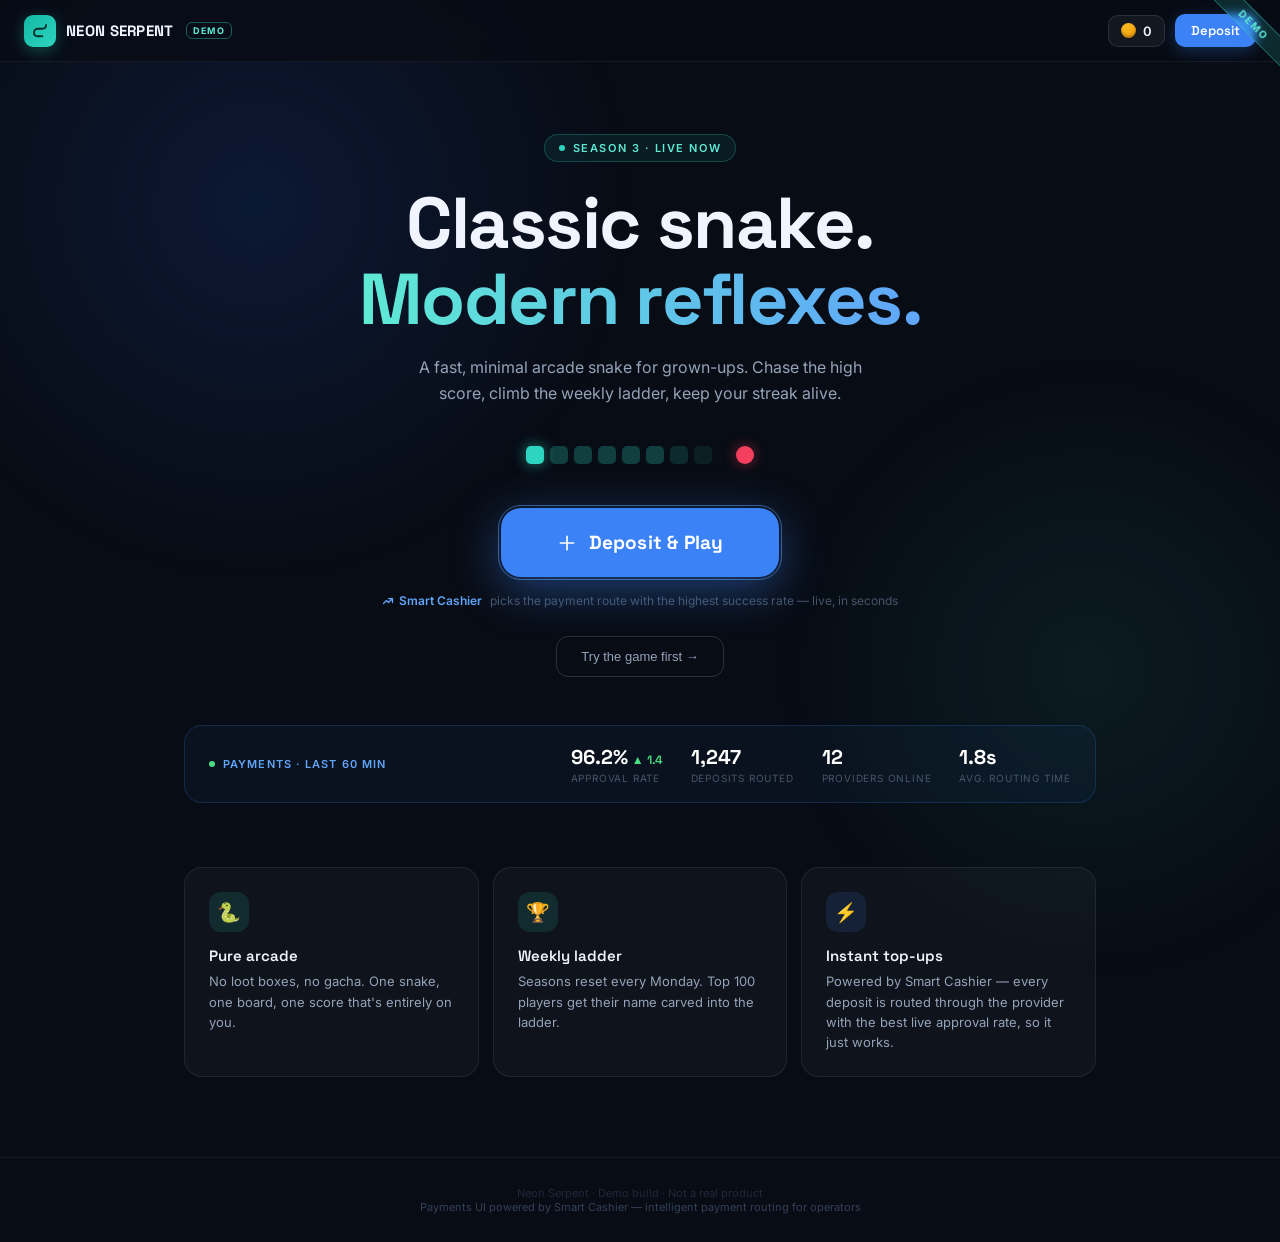
==== index.html @ 5df8836a "Add files via upload" ====
<!DOCTYPE html>
<html lang="en">
<head>
<meta charset="UTF-8" />
<meta name="viewport" content="width=device-width, initial-scale=1.0" />
<title>Neon Serpent — Demo · Powered by Smart Cashier</title>
<link rel="preconnect" href="https://fonts.googleapis.com" />
<link href="https://fonts.googleapis.com/css2?family=Inter:wght@300;400;500;600;700&family=Space+Grotesk:wght@500;600;700&display=swap" rel="stylesheet" />
<style>
  *, *::before, *::after { box-sizing: border-box; margin: 0; padding: 0; }

  :root {
    --bg: #080c14;
    --blue: #3b82f6;
    --blue-l: #60a5fa;
    --teal: #2dd4bf;
    --teal-l: #5eead4;
    --text: #f0f4ff;
    --muted: #94a3b8;
    --faint: #475569;
  }

  html { scroll-behavior: smooth; }

  body {
    font-family: 'Inter', sans-serif;
    background: var(--bg);
    color: var(--text);
    min-height: 100vh;
    overflow-x: hidden;
  }

  /* ── background blobs ─────────────────────────────────────────── */
  .blob1 {
    position: fixed; top: -20%; left: -10%;
    width: 60vw; height: 60vw; border-radius: 50%;
    background: radial-gradient(circle, rgba(37,99,235,0.15) 0%, transparent 70%);
    pointer-events: none; z-index: 0;
  }
  .blob2 {
    position: fixed; bottom: -10%; right: -10%;
    width: 50vw; height: 50vw; border-radius: 50%;
    background: radial-gradient(circle, rgba(45,212,191,0.08) 0%, transparent 70%);
    pointer-events: none; z-index: 0;
  }

  /* ── demo ribbon ──────────────────────────────────────────────── */
  .demo-ribbon {
    position: fixed; top: 14px; right: -34px; z-index: 200;
    transform: rotate(45deg);
    background: rgba(45,212,191,0.15);
    border: 1px solid rgba(45,212,191,0.4);
    color: var(--teal-l);
    font-size: 10px; font-weight: 700; letter-spacing: 0.2em;
    padding: 4px 40px;
    backdrop-filter: blur(4px);
    pointer-events: none;
  }

  /* ── header ───────────────────────────────────────────────────── */
  header {
    position: sticky; top: 0; z-index: 100;
    display: flex; align-items: center; justify-content: space-between;
    padding: 14px 24px;
    background: rgba(8,12,20,0.8);
    backdrop-filter: blur(12px);
    border-bottom: 1px solid rgba(255,255,255,0.06);
  }
  .brand { display: flex; align-items: center; gap: 10px; cursor: pointer; }
  .brand-icon {
    width: 32px; height: 32px; border-radius: 9px;
    background: linear-gradient(135deg, #14b8a6, #2dd4bf);
    display: flex; align-items: center; justify-content: center;
    box-shadow: 0 4px 16px rgba(45,212,191,0.3);
  }
  .brand-icon svg { width: 18px; height: 18px; }
  .brand-name {
    font-family: 'Space Grotesk', sans-serif;
    font-weight: 700; font-size: 15px; letter-spacing: 0.02em;
  }
  .brand-demo {
    font-size: 9px; font-weight: 700; letter-spacing: 0.15em;
    color: var(--teal-l);
    border: 1px solid rgba(45,212,191,0.4);
    border-radius: 6px; padding: 2px 6px; margin-left: 2px;
  }

  .header-right { display: flex; align-items: center; gap: 10px; }
  .wallet {
    display: flex; align-items: center; gap: 7px;
    background: rgba(255,255,255,0.05);
    border: 1px solid rgba(255,255,255,0.1);
    border-radius: 10px; padding: 7px 12px;
    font-size: 13px; font-weight: 600;
  }
  .wallet .coin {
    width: 15px; height: 15px; border-radius: 50%;
    background: linear-gradient(135deg, #fbbf24, #f59e0b);
    box-shadow: inset 0 -2px 3px rgba(0,0,0,0.3);
  }
  .wallet.bump { animation: walletBump 0.5s ease; }
  @keyframes walletBump {
    0% { transform: scale(1); }
    35% { transform: scale(1.12); box-shadow: 0 0 20px rgba(251,191,36,0.35); }
    100% { transform: scale(1); }
  }

  .btn-deposit-sm {
    border: none; cursor: pointer;
    background: var(--blue); color: white;
    font-family: 'Space Grotesk', sans-serif;
    font-size: 13px; font-weight: 600;
    padding: 8px 16px; border-radius: 10px;
    box-shadow: 0 4px 16px rgba(59,130,246,0.3);
    transition: all 0.15s;
  }
  .btn-deposit-sm:hover { background: var(--blue-l); transform: translateY(-1px); }

  /* ── views ────────────────────────────────────────────────────── */
  .view { display: none; position: relative; z-index: 5; animation: viewIn 0.4s ease both; }
  .view.active { display: block; }
  @keyframes viewIn {
    from { opacity: 0; transform: translateY(14px); }
    to   { opacity: 1; transform: translateY(0); }
  }

  /* ════════════════════ HOME / LANDING ════════════════════ */
  .hero {
    max-width: 960px; margin: 0 auto;
    padding: 72px 24px 48px;
    display: flex; flex-direction: column; align-items: center; text-align: center;
  }
  .hero-eyebrow {
    display: inline-flex; align-items: center; gap: 8px;
    font-size: 11px; font-weight: 600; letter-spacing: 0.14em; text-transform: uppercase;
    color: var(--teal-l);
    background: rgba(45,212,191,0.08);
    border: 1px solid rgba(45,212,191,0.25);
    border-radius: 9999px; padding: 6px 14px; margin-bottom: 24px;
  }
  .hero-eyebrow .pulse-dot {
    width: 6px; height: 6px; border-radius: 50%; background: var(--teal);
    animation: pulse 1.5s ease-in-out infinite;
  }

  .hero h1 {
    font-family: 'Space Grotesk', sans-serif;
    font-size: clamp(40px, 8vw, 72px); font-weight: 700; line-height: 1.05;
    letter-spacing: -0.02em; margin-bottom: 18px;
  }
  .hero h1 .grad {
    background: linear-gradient(90deg, #5eead4, #60a5fa);
    -webkit-background-clip: text; background-clip: text; color: transparent;
  }
  .hero-sub {
    font-size: 16px; color: var(--muted); line-height: 1.6;
    max-width: 480px; margin-bottom: 40px;
  }

  /* snake preview strip */
  .snake-strip {
    display: flex; gap: 6px; margin-bottom: 44px;
  }
  .snake-cell {
    width: 18px; height: 18px; border-radius: 5px;
    background: rgba(45,212,191,0.25);
    animation: snakeWave 1.6s ease-in-out infinite;
  }
  .snake-cell:nth-child(1) { animation-delay: 0s;    background: #2dd4bf; box-shadow: 0 0 14px rgba(45,212,191,0.6); }
  .snake-cell:nth-child(2) { animation-delay: 0.08s; }
  .snake-cell:nth-child(3) { animation-delay: 0.16s; }
  .snake-cell:nth-child(4) { animation-delay: 0.24s; }
  .snake-cell:nth-child(5) { animation-delay: 0.32s; }
  .snake-cell:nth-child(6) { animation-delay: 0.4s;  }
  .snake-cell:nth-child(7) { animation-delay: 0.48s; opacity: 0.6; }
  .snake-cell:nth-child(8) { animation-delay: 0.56s; opacity: 0.4; }
  .snake-cell.apple {
    background: #f43f5e !important; border-radius: 50%;
    margin-left: 18px; opacity: 1 !important;
    box-shadow: 0 0 14px rgba(244,63,94,0.5);
    animation: pulse 1.2s ease-in-out infinite;
  }
  @keyframes snakeWave {
    0%,100% { transform: translateY(0); }
    50%      { transform: translateY(-7px); }
  }

  /* THE big deposit button */
  .btn-deposit-hero {
    position: relative;
    border: none; cursor: pointer;
    background: var(--blue); color: white;
    font-family: 'Space Grotesk', sans-serif;
    font-size: 19px; font-weight: 700; letter-spacing: 0.01em;
    padding: 22px 56px; border-radius: 20px;
    box-shadow: 0 12px 48px rgba(59,130,246,0.45);
    transition: all 0.2s;
    display: inline-flex; align-items: center; gap: 12px;
  }
  .btn-deposit-hero::after {
    content: ''; position: absolute; inset: -3px;
    border-radius: 23px;
    border: 1px solid rgba(96,165,250,0.5);
    animation: ringPulse 2s ease-out infinite;
    pointer-events: none;
  }
  @keyframes ringPulse {
    0%   { transform: scale(1); opacity: 1; }
    100% { transform: scale(1.12); opacity: 0; }
  }
  .btn-deposit-hero:hover { background: var(--blue-l); transform: translateY(-2px); box-shadow: 0 16px 56px rgba(59,130,246,0.55); }
  .btn-deposit-hero:active { transform: scale(0.98); }
  .btn-deposit-hero svg { width: 20px; height: 20px; }

  .hero-under {
    margin-top: 16px; font-size: 12px; color: var(--faint);
    display: flex; align-items: center; gap: 8px;
  }
  .hero-under .sc-mark {
    display: inline-flex; align-items: center; gap: 5px;
    color: var(--blue-l); font-weight: 600;
  }
  .hero-under .sc-mark svg { width: 12px; height: 12px; }

  .btn-play-ghost {
    margin-top: 28px;
    background: none; border: 1px solid rgba(255,255,255,0.15);
    color: var(--muted); cursor: pointer;
    font-size: 13px; font-weight: 500;
    padding: 12px 24px; border-radius: 12px;
    transition: all 0.15s;
  }
  .btn-play-ghost:hover { border-color: rgba(255,255,255,0.35); color: white; }

  /* live payments strip */
  .live-strip {
    max-width: 960px; margin: 0 auto 64px;
    padding: 0 24px;
  }
  .live-strip-inner {
    border: 1px solid rgba(59,130,246,0.2);
    background: rgba(59,130,246,0.05);
    border-radius: 18px;
    padding: 18px 24px;
    display: flex; flex-wrap: wrap; align-items: center; justify-content: space-between; gap: 16px;
  }
  .live-strip-label {
    display: flex; align-items: center; gap: 8px;
    font-size: 11px; font-weight: 600; letter-spacing: 0.1em; text-transform: uppercase;
    color: var(--blue-l);
  }
  .live-strip-label .pulse-dot { width: 6px; height: 6px; border-radius: 50%; background: #4ade80; animation: pulse 1.5s infinite; }
  .live-stats { display: flex; flex-wrap: wrap; gap: 28px; }
  .live-stat  { text-align: left; }
  .live-stat .v { font-family: 'Space Grotesk', sans-serif; font-size: 20px; font-weight: 700; color: white; }
  .live-stat .v .up { color: #4ade80; font-size: 12px; font-weight: 600; margin-left: 4px; }
  .live-stat .k { font-size: 10px; color: var(--faint); text-transform: uppercase; letter-spacing: 0.08em; margin-top: 2px; }

  /* features */
  .features {
    max-width: 960px; margin: 0 auto; padding: 0 24px 80px;
    display: grid; grid-template-columns: repeat(3, 1fr); gap: 14px;
  }
  @media (max-width: 720px) { .features { grid-template-columns: 1fr; } }
  .feature {
    border: 1px solid rgba(255,255,255,0.08);
    background: rgba(255,255,255,0.03);
    border-radius: 18px; padding: 24px;
    transition: all 0.2s;
  }
  .feature:hover { background: rgba(255,255,255,0.05); transform: translateY(-2px); }
  .feature-icon {
    width: 40px; height: 40px; border-radius: 12px;
    display: flex; align-items: center; justify-content: center;
    font-size: 19px; margin-bottom: 14px;
    background: rgba(45,212,191,0.12);
  }
  .feature-icon.blue { background: rgba(59,130,246,0.12); }
  .feature h3 { font-family: 'Space Grotesk', sans-serif; font-size: 15px; font-weight: 600; margin-bottom: 6px; }
  .feature p  { font-size: 13px; color: var(--muted); line-height: 1.55; }

  .home-footer {
    border-top: 1px solid rgba(255,255,255,0.06);
    padding: 28px 24px; text-align: center;
    font-size: 11px; color: #1e293b;
  }
  .home-footer .sc { color: #334155; }

  /* ════════════════════ CASHIER ════════════════════ */
  .cashier-wrap {
    min-height: calc(100vh - 61px);
    display: flex; flex-direction: column; align-items: center; justify-content: center;
    padding: 40px 16px;
  }
  .card { position: relative; z-index: 10; width: 100%; max-width: 400px; }

  .topbar { display: flex; align-items: center; justify-content: space-between; margin-bottom: 32px; }
  .logo { display: flex; align-items: center; gap: 8px; }
  .logo-icon {
    width: 28px; height: 28px; border-radius: 8px;
    background: var(--blue);
    display: flex; align-items: center; justify-content: center;
  }
  .logo-icon svg { width: 16px; height: 16px; color: white; }
  .logo-text { font-family: 'Space Grotesk', sans-serif; font-weight: 600; font-size: 14px; color: white; }

  .dots { display: flex; align-items: center; gap: 6px; }
  .dot { height: 6px; border-radius: 9999px; background: rgba(255,255,255,0.15); transition: all 0.3s; }
  .dot.done   { width: 6px; background: rgba(59,130,246,0.5); }
  .dot.active { width: 16px; background: var(--blue); }
  .dot.idle   { width: 6px; }

  .screen { display: none; animation: fadeInUp 0.4s ease both; }
  .screen.active { display: block; }
  @keyframes fadeInUp {
    from { opacity: 0; transform: translateY(16px); }
    to   { opacity: 1; transform: translateY(0); }
  }

  .eyebrow {
    font-size: 11px; font-weight: 500; letter-spacing: 0.1em;
    text-transform: uppercase; margin-bottom: 8px;
  }
  .eyebrow.blue  { color: var(--blue-l); }
  .eyebrow.green { color: #4ade80; display: flex; align-items: center; gap: 6px; }
  .eyebrow.green .pulse-dot { width: 6px; height: 6px; border-radius: 50%; background: #4ade80; animation: pulse 1.5s ease-in-out infinite; }

  .cashier-wrap h1 {
    font-family: 'Space Grotesk', sans-serif;
    font-size: 26px; font-weight: 700;
    color: white; line-height: 1.25; margin-bottom: 8px;
  }
  .cashier-wrap h1 .accent { color: var(--blue-l); }
  .sub { font-size: 13px; color: var(--muted); line-height: 1.5; }

  .presets { display: grid; grid-template-columns: repeat(4, 1fr); gap: 8px; margin: 24px 0 16px; }
  .preset-btn {
    padding: 12px 0; border-radius: 12px; border: none; cursor: pointer;
    font-size: 13px; font-weight: 600; transition: all 0.15s;
    background: rgba(255,255,255,0.05); color: #cbd5e1;
    font-family: 'Inter', sans-serif;
  }
  .preset-btn:hover { background: rgba(255,255,255,0.1); }
  .preset-btn.selected { background: var(--blue); color: white; box-shadow: 0 4px 20px rgba(59,130,246,0.35); }

  .input-wrap {
    position: relative;
    border: 1px solid rgba(255,255,255,0.1);
    border-radius: 16px; background: rgba(255,255,255,0.05);
    transition: border-color 0.2s, box-shadow 0.2s;
    margin-bottom: 20px;
  }
  .input-wrap:focus-within { border-color: var(--blue); box-shadow: 0 0 0 3px rgba(59,130,246,0.15); }
  .input-prefix {
    position: absolute; left: 18px; top: 50%; transform: translateY(-50%);
    color: var(--muted); font-size: 20px; font-weight: 500; pointer-events: none;
  }
  .input-suffix {
    position: absolute; right: 18px; top: 50%; transform: translateY(-50%);
    color: var(--faint); font-size: 11px; text-transform: uppercase; letter-spacing: 0.08em;
    pointer-events: none;
  }
  .amount-input {
    width: 100%; background: transparent; border: none; outline: none;
    padding: 16px 56px 16px 40px;
    font-size: 22px; font-weight: 600; color: white;
    font-family: 'Inter', sans-serif;
  }
  .amount-input::placeholder { color: #374151; }

  .info-box {
    display: flex; align-items: flex-start; gap: 12px;
    background: rgba(59,130,246,0.08);
    border: 1px solid rgba(59,130,246,0.2);
    border-radius: 12px; padding: 12px 16px; margin-bottom: 14px;
  }
  .info-icon {
    width: 28px; height: 28px; border-radius: 50%;
    background: rgba(59,130,246,0.15);
    display: flex; align-items: center; justify-content: center;
    flex-shrink: 0;
  }
  .info-icon svg { width: 14px; height: 14px; color: var(--blue-l); }
  .info-text { font-size: 12px; color: #93c5fd; line-height: 1.5; }
  .info-text strong { color: #bfdbfe; font-weight: 600; }

  /* live market mini-widget on deposit screen */
  .market-mini {
    border: 1px solid rgba(255,255,255,0.08);
    background: rgba(255,255,255,0.03);
    border-radius: 12px; padding: 12px 16px; margin-bottom: 24px;
  }
  .market-mini-head {
    display: flex; justify-content: space-between; align-items: center;
    margin-bottom: 10px;
  }
  .market-mini-title {
    display: flex; align-items: center; gap: 6px;
    font-size: 10px; font-weight: 600; letter-spacing: 0.1em; text-transform: uppercase;
    color: var(--faint);
  }
  .market-mini-title .pulse-dot { width: 5px; height: 5px; border-radius: 50%; background: #4ade80; animation: pulse 1.5s infinite; }
  .market-mini-updated { font-size: 10px; color: #334155; font-variant-numeric: tabular-nums; }
  .market-mini-rows { display: flex; flex-direction: column; gap: 7px; }
  .market-mini-row { display: flex; justify-content: space-between; align-items: center; font-size: 12px; }
  .market-mini-row .name { color: var(--muted); }
  .market-mini-row .val  { display: flex; align-items: center; gap: 6px; font-weight: 600; color: #cbd5e1; font-variant-numeric: tabular-nums; }
  .delta { font-size: 10px; font-weight: 600; }
  .delta.up   { color: #4ade80; }
  .delta.down { color: #64748b; }

  .btn-primary {
    width: 100%; padding: 16px;
    border-radius: 16px; border: none; cursor: pointer;
    background: var(--blue); color: white;
    font-family: 'Space Grotesk', sans-serif;
    font-size: 15px; font-weight: 600;
    box-shadow: 0 8px 32px rgba(59,130,246,0.3);
    transition: all 0.15s;
  }
  .btn-primary:hover { background: var(--blue-l); transform: translateY(-1px); }
  .btn-primary:active { transform: scale(0.98); }

  .btn-primary.teal {
    background: linear-gradient(135deg, #14b8a6, #2dd4bf);
    box-shadow: 0 8px 32px rgba(45,212,191,0.3);
    color: #052e2b;
  }
  .btn-primary.teal:hover { filter: brightness(1.08); }

  /* analyzing */
  .scanner-card {
    position: relative; border-radius: 16px;
    border: 1px solid rgba(255,255,255,0.1);
    background: rgba(255,255,255,0.04);
    overflow: hidden; margin: 24px 0 20px;
    animation: glowPulse 2s ease-in-out infinite;
  }
  @keyframes glowPulse {
    0%,100% { box-shadow: none; }
    50%      { box-shadow: 0 0 20px rgba(96,165,250,0.2); }
  }
  .scan-line {
    position: absolute; left: 0; right: 0; height: 1px;
    background: linear-gradient(90deg, transparent, var(--blue-l), transparent);
    animation: scanLine 2.4s ease-in-out infinite;
    pointer-events: none;
  }
  @keyframes scanLine {
    0%   { top: 0%; opacity: 0; }
    10%  { opacity: 1; }
    90%  { opacity: 1; }
    100% { top: 100%; opacity: 0; }
  }
  .scanner-inner { padding: 20px; display: flex; flex-direction: column; gap: 16px; }

  .check-row { display: flex; align-items: center; gap: 12px; transition: opacity 0.3s; }
  .check-row.dim { opacity: 0.18; }
  .check-circle {
    width: 20px; height: 20px; border-radius: 50%; flex-shrink: 0;
    display: flex; align-items: center; justify-content: center;
    transition: all 0.3s;
  }
  .check-circle.idle   { background: rgba(255,255,255,0.08); }
  .check-circle.active { background: var(--blue); animation: pulse 1s ease-in-out infinite; }
  .check-circle.done   { background: #22c55e; }
  .check-circle svg    { width: 11px; height: 11px; color: white; }
  .check-label { font-size: 13px; }
  .check-label.idle   { color: #374151; }
  .check-label.active { color: white; font-weight: 500; }
  .check-label.done   { color: #4ade80; }

  @keyframes pulse { 0%,100% { opacity: 1; } 50% { opacity: 0.5; } }
  @keyframes tickPop {
    0%   { transform: scale(0); opacity: 0; }
    60%  { transform: scale(1.3); }
    100% { transform: scale(1); opacity: 1; }
  }

  .progress-wrap { margin-bottom: 20px; }
  .progress-labels { display: flex; justify-content: space-between; font-size: 11px; color: var(--faint); margin-bottom: 6px; }
  .progress-track { height: 4px; border-radius: 9999px; background: rgba(255,255,255,0.08); overflow: hidden; }
  .progress-bar { height: 100%; border-radius: 9999px; background: linear-gradient(90deg, #1d4ed8, #60a5fa); transition: width 0.6s ease; }

  .analyzing-stat {
    text-align: center; font-size: 11px; color: var(--faint);
    margin-bottom: 16px;
  }
  .analyzing-stat strong { color: var(--blue-l); font-weight: 600; font-variant-numeric: tabular-nums; }

  .providers-label { font-size: 10px; color: var(--faint); text-transform: uppercase; letter-spacing: 0.1em; margin-bottom: 10px; }
  .providers-chips { display: flex; flex-wrap: wrap; gap: 6px; }
  .provider-chip {
    display: inline-flex; align-items: center; gap: 6px;
    padding: 4px 10px; border-radius: 9999px;
    background: rgba(255,255,255,0.05);
    border: 1px solid rgba(255,255,255,0.1);
    font-size: 11px; color: var(--muted);
    animation: fadeInUp 0.3s ease both;
  }
  .provider-chip .p-rate { color: #4ade80; font-weight: 600; font-size: 10px; font-variant-numeric: tabular-nums; }
  .provider-chip .p-rate.mid { color: #fbbf24; }

  /* methods */
  .live-line {
    display: flex; align-items: center; justify-content: space-between;
    font-size: 11px; color: var(--faint);
    margin-top: 14px; padding: 0 2px;
  }
  .live-line .left { display: flex; align-items: center; gap: 6px; }
  .live-line .pulse-dot { width: 5px; height: 5px; border-radius: 50%; background: #4ade80; animation: pulse 1.5s infinite; }
  .live-line .updated { font-variant-numeric: tabular-nums; color: #334155; }

  .methods-list { display: flex; flex-direction: column; gap: 10px; margin: 12px 0 20px; }
  .method-card {
    width: 100%; text-align: left;
    border-radius: 16px; border: 1px solid rgba(255,255,255,0.08);
    background: rgba(255,255,255,0.03);
    padding: 16px; cursor: pointer;
    transition: all 0.2s; animation: fadeInUp 0.4s ease both;
  }
  .method-card:hover { background: rgba(255,255,255,0.06); }
  .method-card.selected { border-color: rgba(255,255,255,0.2); background: rgba(255,255,255,0.06); }
  .method-card.recommended {
    border-color: var(--blue);
    background: rgba(59,130,246,0.08);
    box-shadow: 0 4px 24px rgba(59,130,246,0.15);
  }

  .method-top { display: flex; align-items: flex-start; justify-content: space-between; gap: 12px; }
  .method-left { display: flex; align-items: center; gap: 12px; }
  .method-emoji {
    width: 40px; height: 40px; border-radius: 12px;
    background: rgba(255,255,255,0.08);
    display: flex; align-items: center; justify-content: center;
    font-size: 18px; flex-shrink: 0;
  }
  .method-emoji.rec { background: rgba(59,130,246,0.18); }
  .method-name-row { display: flex; align-items: center; gap: 8px; flex-wrap: wrap; margin-bottom: 2px; }
  .method-name { font-size: 14px; font-weight: 600; color: white; }
  .rec-badge {
    padding: 2px 8px; border-radius: 9999px;
    background: var(--blue); color: white;
    font-size: 10px; font-weight: 700; letter-spacing: 0.06em; text-transform: uppercase;
  }
  .method-sub { font-size: 11px; color: #64748b; }

  .radio {
    width: 16px; height: 16px; border-radius: 50%;
    border: 2px solid rgba(255,255,255,0.2);
    display: flex; align-items: center; justify-content: center;
    flex-shrink: 0; transition: all 0.2s; margin-top: 2px;
  }
  .radio.on { border-color: var(--blue); background: var(--blue); }
  .radio-dot { width: 6px; height: 6px; border-radius: 50%; background: white; }

  .rate-row { margin-top: 12px; }
  .rate-label-row { display: flex; justify-content: space-between; align-items: baseline; margin-bottom: 5px; }
  .rate-label { font-size: 10px; color: var(--faint); text-transform: uppercase; letter-spacing: 0.08em; }
  .rate-meta  { font-size: 10px; color: #334155; font-variant-numeric: tabular-nums; }
  .rate-track { display: flex; align-items: center; gap: 8px; }
  .rate-bar-bg { flex: 1; height: 4px; border-radius: 9999px; background: rgba(255,255,255,0.08); overflow: hidden; }
  .rate-bar-fill { height: 100%; border-radius: 9999px; background: var(--faint); width: 0%; transition: width 1s cubic-bezier(.4,0,.2,1); }
  .rate-bar-fill.rec { background: var(--blue); }
  .rate-value { font-size: 12px; font-weight: 600; color: #64748b; min-width: 56px; text-align: right; font-variant-numeric: tabular-nums; }
  .rate-value.rec { color: var(--blue-l); }
  .rate-value .delta { margin-left: 3px; }

  .speed-tag { display: flex; align-items: center; gap: 6px; font-size: 11px; color: #93c5fd; margin-top: 10px; }
  .speed-tag svg { width: 12px; height: 12px; }

  .deposit-row { display: flex; justify-content: space-between; font-size: 13px; color: #64748b; padding: 0 4px; margin-bottom: 12px; }
  .deposit-row span:last-child { color: white; font-weight: 600; }
  .footer-note { text-align: center; font-size: 11px; color: #1e293b; margin-top: 10px; }

  /* success */
  .success-center { display: flex; flex-direction: column; align-items: center; text-align: center; gap: 26px; }
  .tick-wrap { position: relative; margin-top: 16px; }
  .tick-glow { position: absolute; inset: -30%; border-radius: 50%; background: radial-gradient(circle, rgba(34,197,94,0.2) 0%, transparent 70%); }
  .tick-circle {
    position: relative; width: 96px; height: 96px; border-radius: 50%;
    background: rgba(34,197,94,0.15); border: 2px solid #22c55e;
    display: flex; align-items: center; justify-content: center;
    animation: tickPop 0.5s cubic-bezier(.34,1.56,.64,1) both; animation-delay: 0.1s;
  }
  .tick-circle svg { width: 40px; height: 40px; color: #4ade80; }

  .confirmed-label { font-size: 13px; color: #64748b; margin-bottom: 6px; }
  .amount-big { font-family: 'Space Grotesk', sans-serif; font-size: 52px; font-weight: 700; color: white; line-height: 1; }
  .method-tag { font-size: 13px; color: #64748b; margin-top: 6px; }

  .details-card {
    width: 100%; border-radius: 16px;
    border: 1px solid rgba(255,255,255,0.1);
    background: rgba(255,255,255,0.04);
    overflow: hidden;
  }
  .detail-row {
    display: flex; justify-content: space-between; align-items: center;
    padding: 14px 20px; font-size: 13px;
    border-bottom: 1px solid rgba(255,255,255,0.06);
  }
  .detail-row:last-child { border-bottom: none; }
  .detail-label { color: var(--faint); }
  .detail-value { color: #cbd5e1; font-weight: 500; }
  .detail-value.green { color: #4ade80; }
  .detail-value.blue  { color: var(--blue-l); font-weight: 600; }
  .detail-value.mono  { font-family: monospace; font-size: 11px; color: var(--muted); }

  .cashier-note {
    display: flex; align-items: flex-start; gap: 12px; text-align: left;
    background: rgba(59,130,246,0.08);
    border: 1px solid rgba(59,130,246,0.2);
    border-radius: 12px; padding: 14px 16px; width: 100%;
  }
  .cashier-note-icon {
    width: 24px; height: 24px; border-radius: 50%;
    background: rgba(59,130,246,0.15);
    display: flex; align-items: center; justify-content: center; flex-shrink: 0;
  }
  .cashier-note-icon svg { width: 12px; height: 12px; color: var(--blue-l); }
  .cashier-note-text { font-size: 12px; color: #93c5fd; line-height: 1.5; }
  .cashier-note-text strong { color: #bfdbfe; }

  .btn-ghost {
    background: none; border: none; cursor: pointer;
    font-size: 13px; color: var(--faint);
    text-decoration: underline; text-underline-offset: 3px;
    transition: color 0.15s;
  }
  .btn-ghost:hover { color: var(--muted); }

  /* ════════════════════ GAME ════════════════════ */
  .game-wrap {
    min-height: calc(100vh - 61px);
    display: flex; flex-direction: column; align-items: center;
    padding: 40px 16px 60px;
  }
  .game-head { text-align: center; margin-bottom: 24px; }
  .game-head .eyebrow-game {
    display: inline-flex; align-items: center; gap: 8px;
    font-size: 10px; font-weight: 700; letter-spacing: 0.15em; text-transform: uppercase;
    color: var(--teal-l);
    background: rgba(45,212,191,0.08);
    border: 1px solid rgba(45,212,191,0.25);
    border-radius: 9999px; padding: 5px 12px; margin-bottom: 14px;
  }
  .game-head h2 {
    font-family: 'Space Grotesk', sans-serif;
    font-size: 30px; font-weight: 700;
  }
  .game-head .sub { margin-top: 6px; }

  .game-stats {
    display: flex; gap: 12px; margin-bottom: 16px;
  }
  .game-stat {
    border: 1px solid rgba(255,255,255,0.08);
    background: rgba(255,255,255,0.03);
    border-radius: 12px; padding: 10px 20px;
    text-align: center; min-width: 100px;
  }
  .game-stat .v { font-family: 'Space Grotesk', sans-serif; font-size: 22px; font-weight: 700; font-variant-numeric: tabular-nums; }
  .game-stat .v.teal { color: var(--teal-l); }
  .game-stat .k { font-size: 10px; color: var(--faint); text-transform: uppercase; letter-spacing: 0.08em; margin-top: 2px; }

  .board-wrap {
    position: relative;
    border-radius: 20px;
    border: 1px solid rgba(45,212,191,0.25);
    box-shadow: 0 0 60px rgba(45,212,191,0.08), inset 0 0 40px rgba(8,12,20,0.6);
    overflow: hidden;
    background: #060910;
  }
  canvas {
    display: block;
    width: min(360px, calc(100vw - 44px));
    height: auto;
    aspect-ratio: 1 / 1;
    touch-action: none;
  }
  button { touch-action: manipulation; }

  .board-overlay {
    position: absolute; inset: 0;
    background: rgba(8,12,20,0.85);
    backdrop-filter: blur(4px);
    display: flex; flex-direction: column; align-items: center; justify-content: center;
    gap: 16px; text-align: center; padding: 24px;
    animation: fadeInUp 0.3s ease both;
  }
  .board-overlay.hidden { display: none; }
  .overlay-title { font-family: 'Space Grotesk', sans-serif; font-size: 24px; font-weight: 700; }
  .overlay-sub { font-size: 13px; color: var(--muted); line-height: 1.5; max-width: 260px; }
  .overlay-btns { display: flex; flex-direction: column; gap: 10px; width: 100%; max-width: 240px; }

  .demo-watermark {
    position: absolute; bottom: 10px; right: 14px;
    font-size: 10px; font-weight: 700; letter-spacing: 0.2em;
    color: rgba(94,234,212,0.35); pointer-events: none;
  }

  .game-controls-hint { margin-top: 14px; font-size: 11px; color: var(--faint); text-align: center; }

  .dpad {
    display: none;
    grid-template-columns: repeat(3, 56px);
    grid-template-rows: repeat(2, 56px);
    gap: 8px; margin-top: 18px;
  }
  .dpad button {
    border: 1px solid rgba(255,255,255,0.12);
    background: rgba(255,255,255,0.05);
    color: white; border-radius: 14px; font-size: 20px; cursor: pointer;
    transition: background 0.1s;
  }
  .dpad button:active { background: rgba(45,212,191,0.2); }
  .dpad .up    { grid-column: 2; grid-row: 1; }
  .dpad .left  { grid-column: 1; grid-row: 2; }
  .dpad .down  { grid-column: 2; grid-row: 2; }
  .dpad .right { grid-column: 3; grid-row: 2; }
  @media (hover: none) and (pointer: coarse) { .dpad { display: grid; } }

  .game-topup {
    margin-top: 22px;
    display: flex; align-items: center; gap: 12px;
    border: 1px solid rgba(59,130,246,0.25);
    background: rgba(59,130,246,0.06);
    border-radius: 14px; padding: 12px 18px;
    font-size: 12px; color: #93c5fd;
  }
  .game-topup button {
    border: none; cursor: pointer;
    background: var(--blue); color: white;
    font-size: 12px; font-weight: 600; font-family: 'Space Grotesk', sans-serif;
    padding: 8px 14px; border-radius: 9px;
    box-shadow: 0 4px 14px rgba(59,130,246,0.3);
    white-space: nowrap;
  }

  /* ── mobile tweaks ────────────────────────────────────────────── */
  @media (max-width: 480px) {
    .demo-ribbon { display: none; }           /* header badge stays */
    header { padding: 12px 14px; }
    .brand-name { font-size: 13px; }
    .wallet { padding: 6px 10px; font-size: 12px; }
    .btn-deposit-sm { padding: 8px 12px; font-size: 12px; }

    .hero { padding: 52px 20px 40px; }
    .hero-sub { font-size: 14px; margin-bottom: 32px; }
    .btn-deposit-hero {
      width: 100%; justify-content: center;
      padding: 20px 24px; font-size: 17px;
    }
    .hero-under { flex-direction: column; gap: 4px; text-align: center; }

    .live-strip-inner { flex-direction: column; align-items: flex-start; }
    .live-stats { gap: 20px; }
    .live-stat .v { font-size: 17px; }

    .game-wrap { padding: 28px 12px 48px; }
    .game-head h2 { font-size: 24px; }
    .game-topup { flex-direction: column; align-items: stretch; text-align: center; }
    .game-topup button { padding: 11px; }
  }

  @media (prefers-reduced-motion: reduce) {
    *, *::before, *::after { animation-duration: 0.01ms !important; animation-iteration-count: 1 !important; transition-duration: 0.01ms !important; }
  }
</style>
</head>
<body>

<div class="blob1"></div>
<div class="blob2"></div>
<div class="demo-ribbon">DEMO</div>

<!-- ═══════════ HEADER ═══════════ -->
<header>
  <div class="brand" onclick="goHome()">
    <div class="brand-icon">
      <svg fill="none" viewBox="0 0 24 24" stroke="#052e2b" stroke-width="2.4">
        <path stroke-linecap="round" stroke-linejoin="round" d="M4 14c0-3 2-5 5-5h6c3 0 5-2 5-5M4 14c0 3 2 5 5 5h4"/>
        <circle cx="15" cy="19" r="1.4" fill="#052e2b" stroke="none"/>
      </svg>
    </div>
    <span class="brand-name">NEON SERPENT</span>
    <span class="brand-demo">DEMO</span>
  </div>
  <div class="header-right">
    <div class="wallet" id="wallet">
      <span class="coin"></span>
      <span id="wallet-balance">0</span>
    </div>
    <button class="btn-deposit-sm" onclick="openCashier()">Deposit</button>
  </div>
</header>

<!-- ═══════════ VIEW: HOME ═══════════ -->
<div class="view active" id="view-home">

  <section class="hero">
    <span class="hero-eyebrow"><span class="pulse-dot"></span>Season 3 · Live now</span>
    <h1>Classic snake.<br><span class="grad">Modern reflexes.</span></h1>
    <p class="hero-sub">A fast, minimal arcade snake for grown-ups. Chase the high score, climb the weekly ladder, keep your streak alive.</p>

    <div class="snake-strip" aria-hidden="true">
      <div class="snake-cell"></div><div class="snake-cell"></div><div class="snake-cell"></div>
      <div class="snake-cell"></div><div class="snake-cell"></div><div class="snake-cell"></div>
      <div class="snake-cell"></div><div class="snake-cell"></div>
      <div class="snake-cell apple"></div>
    </div>

    <button class="btn-deposit-hero" onclick="openCashier()">
      <svg fill="none" viewBox="0 0 24 24" stroke="currentColor" stroke-width="2">
        <path stroke-linecap="round" stroke-linejoin="round" d="M12 4v16m8-8H4"/>
      </svg>
      Deposit &amp; Play
    </button>
    <p class="hero-under">
      <span class="sc-mark">
        <svg fill="none" viewBox="0 0 24 24" stroke="currentColor" stroke-width="2.5"><path stroke-linecap="round" stroke-linejoin="round" d="M13 7h8m0 0v8m0-8l-8 8-4-4-6 6"/></svg>
        Smart Cashier
      </span>
      picks the payment route with the highest success rate — live, in seconds
    </p>

    <button class="btn-play-ghost" onclick="goGame()">Try the game first →</button>
  </section>

  <section class="live-strip">
    <div class="live-strip-inner">
      <div class="live-strip-label"><span class="pulse-dot"></span>Payments · last 60 min</div>
      <div class="live-stats">
        <div class="live-stat"><div class="v" id="ls-approval">96.2%<span class="up">▲ 1.4</span></div><div class="k">Approval rate</div></div>
        <div class="live-stat"><div class="v" id="ls-tx">1,247</div><div class="k">Deposits routed</div></div>
        <div class="live-stat"><div class="v">12</div><div class="k">Providers online</div></div>
        <div class="live-stat"><div class="v">1.8s</div><div class="k">Avg. routing time</div></div>
      </div>
    </div>
  </section>

  <section class="features">
    <div class="feature">
      <div class="feature-icon">🐍</div>
      <h3>Pure arcade</h3>
      <p>No loot boxes, no gacha. One snake, one board, one score that's entirely on you.</p>
    </div>
    <div class="feature">
      <div class="feature-icon">🏆</div>
      <h3>Weekly ladder</h3>
      <p>Seasons reset every Monday. Top 100 players get their name carved into the ladder.</p>
    </div>
    <div class="feature">
      <div class="feature-icon blue">⚡</div>
      <h3>Instant top-ups</h3>
      <p>Powered by Smart Cashier — every deposit is routed through the provider with the best live approval rate, so it just works.</p>
    </div>
  </section>

  <footer class="home-footer">
    Neon Serpent · Demo build · Not a real product<br>
    <span class="sc">Payments UI powered by Smart Cashier — intelligent payment routing for operators</span>
  </footer>
</div>

<!-- ═══════════ VIEW: CASHIER ═══════════ -->
<div class="view" id="view-cashier">
  <div class="cashier-wrap">
    <div class="card">

      <div class="topbar">
        <div class="logo">
          <div class="logo-icon">
            <svg fill="none" viewBox="0 0 24 24" stroke="white" stroke-width="2.5">
              <path stroke-linecap="round" stroke-linejoin="round" d="M13 7h8m0 0v8m0-8l-8 8-4-4-6 6"/>
            </svg>
          </div>
          <span class="logo-text">Smart Cashier</span>
        </div>
        <div class="dots" id="dots"></div>
      </div>

      <!-- SCREEN 1: deposit -->
      <div class="screen active" id="screen-deposit">
        <p class="eyebrow blue">Deposit</p>
        <h1>How much would<br>you like to deposit?</h1>
        <p class="sub">Smart Cashier will find the best route for your payment.</p>

        <div class="presets">
          <button class="preset-btn" data-val="50" onclick="selectPreset(this)">$50</button>
          <button class="preset-btn selected" data-val="100" onclick="selectPreset(this)">$100</button>
          <button class="preset-btn" data-val="200" onclick="selectPreset(this)">$200</button>
          <button class="preset-btn" data-val="500" onclick="selectPreset(this)">$500</button>
        </div>

        <div class="input-wrap">
          <span class="input-prefix">$</span>
          <input class="amount-input" id="amount-input" type="number" placeholder="100" min="1" oninput="onAmountInput(this)" />
          <span class="input-suffix">USD</span>
        </div>

        <div class="info-box">
          <div class="info-icon">
            <svg fill="none" viewBox="0 0 24 24" stroke="currentColor" stroke-width="2">
              <path stroke-linecap="round" stroke-linejoin="round" d="M13 16h-1v-4h-1m1-4h.01M12 2a10 10 0 100 20A10 10 0 0012 2z"/>
            </svg>
          </div>
          <p class="info-text">Smart Cashier analyses <strong>12 payment providers</strong> in real time — approval rates, speed and availability from the <strong>last 60 minutes</strong> — and routes your deposit through the one most likely to succeed.</p>
        </div>

        <div class="market-mini">
          <div class="market-mini-head">
            <span class="market-mini-title"><span class="pulse-dot"></span>Live success rates · last hour</span>
            <span class="market-mini-updated" id="mini-updated">updated 4s ago</span>
          </div>
          <div class="market-mini-rows">
            <div class="market-mini-row"><span class="name">Crypto</span><span class="val">94.1% <span class="delta up">▲ 2.3</span></span></div>
            <div class="market-mini-row"><span class="name">Instant bank transfer</span><span class="val">88.4% <span class="delta up">▲ 0.6</span></span></div>
            <div class="market-mini-row"><span class="name">Card</span><span class="val">81.2% <span class="delta down">▼ 1.1</span></span></div>
          </div>
        </div>

        <button class="btn-primary" onclick="goToAnalyzing()">Continue →</button>
        <p class="footer-note"><button class="btn-ghost" onclick="goHome()">← Back to Neon Serpent</button></p>
      </div>

      <!-- SCREEN 2: analyzing -->
      <div class="screen" id="screen-analyzing">
        <p class="eyebrow blue">Smart Cashier</p>
        <h1>Finding the best route<br>for <span class="accent" id="amount-display">$100</span></h1>

        <div class="scanner-card">
          <div class="scan-line"></div>
          <div class="scanner-inner" id="check-rows"></div>
        </div>

        <div class="progress-wrap">
          <div class="progress-labels">
            <span>Analysing…</span>
            <span id="progress-pct">0%</span>
          </div>
          <div class="progress-track">
            <div class="progress-bar" id="progress-bar" style="width:0%"></div>
          </div>
        </div>

        <p class="analyzing-stat">Comparing against <strong id="tx-counter">0</strong> transactions routed in the last hour</p>

        <p class="providers-label">Checking providers · live approval rate</p>
        <div class="providers-chips" id="providers-chips"></div>
      </div>

      <!-- SCREEN 3: methods -->
      <div class="screen" id="screen-methods">
        <p class="eyebrow green"><span class="pulse-dot"></span>Route selected</p>
        <h1>Smart Cashier found<br>the best method for you</h1>
        <p class="sub">Rates measured over the last 60 minutes · sorted by success probability</p>

        <div class="live-line">
          <span class="left"><span class="pulse-dot"></span>Live data</span>
          <span class="updated" id="methods-updated">updated 2s ago</span>
        </div>

        <div class="methods-list" id="methods-list"></div>

        <div class="deposit-row">
          <span>You deposit</span>
          <span id="deposit-amount-label">$100 USD</span>
        </div>
        <button class="btn-primary" id="deposit-btn" onclick="goToSuccess()">Deposit $100 now →</button>
        <p class="footer-note">Secured by Smart Cashier · 256-bit encryption</p>
      </div>

      <!-- SCREEN 4: success -->
      <div class="screen" id="screen-success">
        <div class="success-center">

          <div class="tick-wrap">
            <div class="tick-glow"></div>
            <div class="tick-circle">
              <svg fill="none" viewBox="0 0 24 24" stroke="currentColor" stroke-width="2.5">
                <path stroke-linecap="round" stroke-linejoin="round" d="M5 13l4 4L19 7"/>
              </svg>
            </div>
          </div>

          <div>
            <p class="confirmed-label">Deposit confirmed</p>
            <p class="amount-big" id="success-amount">$100</p>
            <p class="method-tag" id="success-method-tag">USD · via Crypto</p>
          </div>

          <div class="details-card" id="details-card"></div>

          <div class="cashier-note">
            <div class="cashier-note-icon">
              <svg fill="none" viewBox="0 0 24 24" stroke="currentColor" stroke-width="2">
                <path stroke-linecap="round" stroke-linejoin="round" d="M9.663 17h4.673M12 3v1m6.364 1.636l-.707.707M21 12h-1M4 12H3m3.343-5.657l-.707-.707m2.828 9.9a5 5 0 117.072 0l-.548.547A3.374 3.374 0 0014 18.469V19a2 2 0 11-4 0v-.531c0-.895-.356-1.754-.988-2.386l-.548-.547z"/>
              </svg>
            </div>
            <p class="cashier-note-text" id="cashier-note-text">
              Smart Cashier selected <strong>Crypto</strong> — the highest approval rate among 8 providers checked at the time of your deposit.
            </p>
          </div>

          <button class="btn-primary teal" onclick="goGame()">Start playing →</button>
          <button class="btn-ghost" onclick="resetToDeposit()">Make another deposit</button>
        </div>
      </div>

    </div>
  </div>
</div>

<!-- ═══════════ VIEW: GAME ═══════════ -->
<div class="view" id="view-game">
  <div class="game-wrap">

    <div class="game-head">
      <span class="eyebrow-game">Demo version</span>
      <h2>Neon Serpent</h2>
      <p class="sub">Eat. Grow. Don't touch the walls.</p>
    </div>

    <div class="game-stats">
      <div class="game-stat"><div class="v teal" id="score">0</div><div class="k">Score</div></div>
      <div class="game-stat"><div class="v" id="best">0</div><div class="k">Best</div></div>
    </div>

    <div class="board-wrap">
      <canvas id="board" width="360" height="360"></canvas>
      <div class="demo-watermark">DEMO BUILD</div>

      <div class="board-overlay" id="overlay">
        <div class="overlay-title" id="overlay-title">Ready?</div>
        <p class="overlay-sub" id="overlay-sub">Use arrow keys or WASD to steer the serpent. Swipe on mobile.</p>
        <div class="overlay-btns">
          <button class="btn-primary teal" onclick="startGame()" id="overlay-play">Play</button>
          <button class="btn-primary" onclick="openCashier()" style="padding:13px;">Deposit with Smart Cashier</button>
        </div>
      </div>
    </div>

    <p class="game-controls-hint">← ↑ ↓ → / WASD · swipe on touch devices</p>

    <div class="dpad" aria-label="Touch controls">
      <button class="up"    onclick="setDir(0,-1)">↑</button>
      <button class="left"  onclick="setDir(-1,0)">←</button>
      <button class="down"  onclick="setDir(0,1)">↓</button>
      <button class="right" onclick="setDir(1,0)">→</button>
    </div>

    <div class="game-topup">
      <span>Running low? Top up in seconds — Smart Cashier picks the best-performing payment route for you.</span>
      <button onclick="openCashier()">Deposit</button>
    </div>

  </div>
</div>

<script>
// ═══════════════════ GLOBAL STATE ═══════════════════
let balance        = 0
let currentAmount  = 100
let selectedMethod = null
let selectedPreset = 100

const STEPS_ALL = ['deposit','analyzing','methods','success']

const STEPS_CHECK = [
  'Connecting to payment network…',
  'Checking provider availability…',
  'Analysing approval rates (last 60 min)…',
  'Evaluating transaction speed…',
  'Selecting optimal route…',
]

const PROVIDERS = [
  { name:'Stripe',   rate:92 }, { name:'Adyen',   rate:89 },
  { name:'Checkout', rate:87 }, { name:'Nuvei',   rate:91 },
  { name:'PaySafe',  rate:84 }, { name:'Trustly', rate:90 },
  { name:'Banxa',    rate:94 }, { name:'Volt',    rate:88 },
]

const METHODS = [
  { id:'crypto', icon:'₿',  name:'Crypto',                sub:'BTC · ETH · USDT',              rate:94, delta:'+2.3', deltaUp:true,  txHour:412, recommended:true,  badge:'5% faster in the past hour' },
  { id:'bank',   icon:'⚡', name:'Instant Bank Transfer', sub:'Open Banking · Faster Payments', rate:88, delta:'+0.6', deltaUp:true,  txHour:298, recommended:false, badge:null },
  { id:'card',   icon:'💳', name:'Credit / Debit Card',   sub:'Visa · Mastercard',              rate:81, delta:'−1.1', deltaUp:false, txHour:391, recommended:false, badge:null },
  { id:'local',  icon:'🏪', name:'Local Payment',         sub:'MB Way · Multibanco · iDEAL',    rate:76, delta:'−0.4', deltaUp:false, txHour:146, recommended:false, badge:null },
]

// ═══════════════════ VIEW ROUTER ═══════════════════
function showView(id) {
  document.querySelectorAll('.view').forEach(v => v.classList.remove('active'))
  const el = document.getElementById('view-' + id)
  el.style.animation = 'none'; el.offsetHeight; el.style.animation = ''
  el.classList.add('active')
  window.scrollTo({ top: 0 })
  if (id !== 'game') stopGame()
}

function goHome()      { showView('home') }
function goGame()      { showView('game'); showOverlay('Ready?', 'Use arrow keys or WASD to steer the serpent. Swipe on mobile.', 'Play') }
function openCashier() { resetToDeposit(); showView('cashier') }

// ═══════════════════ WALLET ═══════════════════
function renderWallet() {
  document.getElementById('wallet-balance').textContent = balance.toLocaleString()
}
function addBalance(usd) {
  balance += usd * 10 // 1 USD = 10 coins
  renderWallet()
  const w = document.getElementById('wallet')
  w.classList.remove('bump'); w.offsetHeight; w.classList.add('bump')
}

// ═══════════════════ CASHIER FLOW ═══════════════════
function getAmount() {
  const inp = document.getElementById('amount-input').value
  return inp ? Number(inp) : selectedPreset
}
function txId() { return 'SC-' + Math.random().toString(36).slice(2,10).toUpperCase() }
function nowTime() { return new Date().toLocaleTimeString([], { hour:'2-digit', minute:'2-digit' }) }

function renderDots(active) {
  const wrap = document.getElementById('dots')
  wrap.innerHTML = ''
  const idx = STEPS_ALL.indexOf(active)
  STEPS_ALL.forEach((s, i) => {
    const d = document.createElement('div')
    d.className = 'dot ' + (i < idx ? 'done' : i === idx ? 'active' : 'idle')
    wrap.appendChild(d)
  })
}

function showScreen(id) {
  document.querySelectorAll('.screen').forEach(s => s.classList.remove('active'))
  const el = document.getElementById('screen-' + id)
  el.style.animation = 'none'; el.offsetHeight; el.style.animation = ''
  el.classList.add('active')
  renderDots(id)
}

function selectPreset(btn) {
  document.querySelectorAll('.preset-btn').forEach(b => b.classList.remove('selected'))
  btn.classList.add('selected')
  selectedPreset = Number(btn.dataset.val)
  document.getElementById('amount-input').value = ''
}

function onAmountInput(inp) {
  if (inp.value) {
    document.querySelectorAll('.preset-btn').forEach(b => b.classList.remove('selected'))
    selectedPreset = null
  }
}

// fake "updated Ns ago" tickers
let miniTick = 4, methodsTick = 2
setInterval(() => {
  miniTick    = miniTick    >= 14 ? 2 : miniTick + 1
  methodsTick = methodsTick >= 14 ? 1 : methodsTick + 1
  const a = document.getElementById('mini-updated')
  const b = document.getElementById('methods-updated')
  if (a) a.textContent = 'updated ' + miniTick + 's ago'
  if (b) b.textContent = 'updated ' + methodsTick + 's ago'
}, 1000)

// ── deposit → analyzing ──
function goToAnalyzing() {
  currentAmount = getAmount() || 100
  document.getElementById('amount-display').textContent = '$' + currentAmount
  showScreen('analyzing')
  runAnalyzing()
}

function runAnalyzing() {
  const wrap = document.getElementById('check-rows')
  wrap.innerHTML = ''
  STEPS_CHECK.forEach((label, i) => {
    const row = document.createElement('div')
    row.className = 'check-row dim'
    row.id = 'row-' + i
    row.innerHTML = `
      <div class="check-circle idle" id="circ-${i}"></div>
      <span class="check-label idle" id="lbl-${i}">${label}</span>`
    wrap.appendChild(row)
  })

  document.getElementById('providers-chips').innerHTML = ''
  document.getElementById('progress-bar').style.width = '0%'
  document.getElementById('progress-pct').textContent = '0%'

  // transaction counter climbs to 1,247
  const counterEl = document.getElementById('tx-counter')
  let counted = 0
  const counterInt = setInterval(() => {
    counted = Math.min(1247, counted + Math.floor(40 + Math.random() * 70))
    counterEl.textContent = counted.toLocaleString()
    if (counted >= 1247) clearInterval(counterInt)
  }, 80)

  const durations = [900, 1100, 1200, 1000, 900]
  let elapsed = 0
  const total = durations.reduce((a,b) => a+b, 0) + 800

  durations.forEach((d, i) => {
    setTimeout(() => {
      if (i > 0) {
        const prev = i - 1
        document.getElementById('row-' + prev).classList.remove('dim')
        const pc = document.getElementById('circ-' + prev)
        pc.className = 'check-circle done'
        pc.innerHTML = '<svg fill="none" viewBox="0 0 24 24" stroke="white" stroke-width="3"><path stroke-linecap="round" stroke-linejoin="round" d="M5 13l4 4L19 7"/></svg>'
        document.getElementById('lbl-' + prev).className = 'check-label done'
      }
      document.getElementById('row-' + i).classList.remove('dim')
      document.getElementById('circ-' + i).className = 'check-circle active'
      document.getElementById('lbl-' + i).className  = 'check-label active'

      const pct = Math.round(((elapsed + d * 0.5) / total) * 100)
      document.getElementById('progress-bar').style.width = pct + '%'
      document.getElementById('progress-pct').textContent = pct + '%'
    }, elapsed)
    elapsed += d
  })

  setTimeout(() => {
    const last = STEPS_CHECK.length - 1
    const pc = document.getElementById('circ-' + last)
    pc.className = 'check-circle done'
    pc.innerHTML = '<svg fill="none" viewBox="0 0 24 24" stroke="white" stroke-width="3"><path stroke-linecap="round" stroke-linejoin="round" d="M5 13l4 4L19 7"/></svg>'
    document.getElementById('lbl-' + last).className = 'check-label done'
    document.getElementById('progress-bar').style.width = '100%'
    document.getElementById('progress-pct').textContent = '100%'
  }, elapsed)

  // provider chips with live rate
  PROVIDERS.forEach((p, i) => {
    setTimeout(() => {
      const chip = document.createElement('span')
      chip.className = 'provider-chip'
      chip.innerHTML = `${p.name} <span class="p-rate ${p.rate < 88 ? 'mid' : ''}">${p.rate}%</span>`
      document.getElementById('providers-chips').appendChild(chip)
    }, i * 270 + 300)
  })

  setTimeout(() => goToMethods(), elapsed + 700)
}

// ── methods ──
function goToMethods() {
  selectedMethod = METHODS.find(m => m.recommended)
  methodsTick = 2

  document.getElementById('deposit-amount-label').textContent = '$' + currentAmount + ' USD'
  document.getElementById('deposit-btn').textContent = 'Deposit $' + currentAmount + ' now →'

  const list = document.getElementById('methods-list')
  list.innerHTML = ''

  METHODS.forEach((m, i) => {
    const card = document.createElement('div')
    const classes = ['method-card']
    if (m.recommended) { classes.push('recommended', 'selected') }
    card.className = classes.join(' ')
    card.style.animationDelay = (i * 80) + 'ms'
    card.dataset.id = m.id
    card.onclick = () => selectMethod(m.id)

    card.innerHTML = `
      <div class="method-top">
        <div class="method-left">
          <div class="method-emoji ${m.recommended ? 'rec' : ''}">${m.icon}</div>
          <div>
            <div class="method-name-row">
              <span class="method-name">${m.name}</span>
              ${m.recommended ? '<span class="rec-badge">★ Recommended</span>' : ''}
            </div>
            <span class="method-sub">${m.sub}</span>
          </div>
        </div>
        <div class="radio ${m.recommended ? 'on' : ''}" id="radio-${m.id}">
          ${m.recommended ? '<div class="radio-dot"></div>' : ''}
        </div>
      </div>
      <div class="rate-row">
        <div class="rate-label-row">
          <span class="rate-label">Approval rate · last hour</span>
          <span class="rate-meta">${m.txHour} tx</span>
        </div>
        <div class="rate-track">
          <div class="rate-bar-bg">
            <div class="rate-bar-fill ${m.recommended ? 'rec' : ''}" id="bar-${m.id}" style="width:0%"></div>
          </div>
          <span class="rate-value ${m.recommended ? 'rec' : ''}">${m.rate}%<span class="delta ${m.deltaUp ? 'up' : 'down'}">${m.deltaUp ? '▲' : '▼'}${m.delta.replace(/[+−]/,'')}</span></span>
        </div>
      </div>
      ${m.badge ? `
      <div class="speed-tag">
        <svg fill="none" viewBox="0 0 24 24" stroke="currentColor" stroke-width="2">
          <path stroke-linecap="round" stroke-linejoin="round" d="M13 7h8m0 0v8m0-8l-8 8-4-4-6 6"/>
        </svg>
        ${m.badge}
      </div>` : ''}`
    list.appendChild(card)
  })

  showScreen('methods')

  setTimeout(() => {
    METHODS.forEach((m, i) => {
      setTimeout(() => {
        const bar = document.getElementById('bar-' + m.id)
        if (bar) bar.style.width = m.rate + '%'
      }, i * 120)
    })
  }, 300)
}

function selectMethod(id) {
  selectedMethod = METHODS.find(m => m.id === id)
  document.querySelectorAll('.method-card').forEach(card => {
    const isThis = card.dataset.id === id
    card.classList.toggle('selected', isThis)
    const radio = document.getElementById('radio-' + card.dataset.id)
    if (radio) {
      radio.className = 'radio ' + (isThis ? 'on' : '')
      radio.innerHTML = isThis ? '<div class="radio-dot"></div>' : ''
    }
  })
}

// ── success ──
function goToSuccess() {
  const m = selectedMethod || METHODS[0]

  document.getElementById('success-amount').textContent     = '$' + currentAmount
  document.getElementById('success-method-tag').textContent = 'USD · via ' + m.name
  document.getElementById('cashier-note-text').innerHTML =
    `Smart Cashier selected <strong>${m.name}</strong> — the highest approval rate (${m.rate}% over the last hour) among 8 providers checked at the time of your deposit.`

  const rows = [
    { label:'Status',            value:'Confirmed',           cls:'green' },
    { label:'Transaction ID',    value:txId(),                cls:'mono'  },
    { label:'Payment method',    value:m.name,                cls:''      },
    { label:'Approval rate (1h)',value:m.rate + '%',          cls:'blue'  },
    { label:'Credited',          value:(currentAmount*10).toLocaleString() + ' coins', cls:'' },
    { label:'Time',              value:nowTime(),             cls:''      },
  ]

  document.getElementById('details-card').innerHTML = rows.map(r => `
    <div class="detail-row">
      <span class="detail-label">${r.label}</span>
      <span class="detail-value ${r.cls}">${r.value}</span>
    </div>`).join('')

  addBalance(currentAmount)
  showScreen('success')
}

function resetToDeposit() {
  document.getElementById('amount-input').value = ''
  selectedPreset = 100
  document.querySelectorAll('.preset-btn').forEach(b => {
    b.classList.toggle('selected', b.dataset.val === '100')
  })
  showScreen('deposit')
}

// ═══════════════════ SNAKE GAME ═══════════════════
const CELL = 18, GRID = 20
const canvas = document.getElementById('board')
const ctx = canvas.getContext('2d')

let snake, dir, nextDir, food, score = 0, best = 0
let gameTimer = null, running = false

function showOverlay(title, sub, btnLabel) {
  document.getElementById('overlay-title').textContent = title
  document.getElementById('overlay-sub').textContent = sub
  document.getElementById('overlay-play').textContent = btnLabel
  document.getElementById('overlay').classList.remove('hidden')
  drawBoardBg()
}

function hideOverlay() {
  document.getElementById('overlay').classList.add('hidden')
}

function drawBoardBg() {
  ctx.fillStyle = '#060910'
  ctx.fillRect(0, 0, canvas.width, canvas.height)
  ctx.strokeStyle = 'rgba(255,255,255,0.028)'
  ctx.lineWidth = 1
  for (let i = 1; i < GRID; i++) {
    ctx.beginPath(); ctx.moveTo(i*CELL, 0); ctx.lineTo(i*CELL, canvas.height); ctx.stroke()
    ctx.beginPath(); ctx.moveTo(0, i*CELL); ctx.lineTo(canvas.width, i*CELL); ctx.stroke()
  }
}

function placeFood() {
  while (true) {
    const f = { x: Math.floor(Math.random()*GRID), y: Math.floor(Math.random()*GRID) }
    if (!snake.some(s => s.x === f.x && s.y === f.y)) return f
  }
}

function startGame() {
  snake = [{x:9,y:10},{x:8,y:10},{x:7,y:10}]
  dir = {x:1,y:0}; nextDir = {x:1,y:0}
  food = placeFood()
  score = 0
  updateScore()
  hideOverlay()
  running = true
  clearInterval(gameTimer)
  gameTimer = setInterval(tick, 110)
}

function stopGame() {
  running = false
  clearInterval(gameTimer)
}

function tick() {
  dir = nextDir
  const head = { x: snake[0].x + dir.x, y: snake[0].y + dir.y }

  // walls & self
  if (head.x < 0 || head.y < 0 || head.x >= GRID || head.y >= GRID ||
      snake.some(s => s.x === head.x && s.y === head.y)) {
    return gameOver()
  }

  snake.unshift(head)
  if (head.x === food.x && head.y === food.y) {
    score += 10
    updateScore()
    food = placeFood()
  } else {
    snake.pop()
  }
  draw()
}

function draw() {
  drawBoardBg()

  // food
  const fx = food.x*CELL + CELL/2, fy = food.y*CELL + CELL/2
  ctx.shadowColor = 'rgba(244,63,94,0.7)'; ctx.shadowBlur = 10
  ctx.fillStyle = '#f43f5e'
  ctx.beginPath(); ctx.arc(fx, fy, CELL*0.32, 0, Math.PI*2); ctx.fill()
  ctx.shadowBlur = 0

  // snake
  snake.forEach((s, i) => {
    const t = i / snake.length
    ctx.fillStyle = i === 0 ? '#5eead4' : `rgba(45,212,191,${0.85 - t*0.55})`
    if (i === 0) { ctx.shadowColor = 'rgba(45,212,191,0.8)'; ctx.shadowBlur = 12 }
    roundRect(s.x*CELL+1.5, s.y*CELL+1.5, CELL-3, CELL-3, 5)
    ctx.shadowBlur = 0
  })
}

function roundRect(x, y, w, h, r) {
  ctx.beginPath()
  ctx.moveTo(x+r, y)
  ctx.arcTo(x+w, y,   x+w, y+h, r)
  ctx.arcTo(x+w, y+h, x,   y+h, r)
  ctx.arcTo(x,   y+h, x,   y,   r)
  ctx.arcTo(x,   y,   x+w, y,   r)
  ctx.fill()
}

function updateScore() {
  document.getElementById('score').textContent = score
  if (score > best) {
    best = score
    document.getElementById('best').textContent = best
  }
}

function gameOver() {
  stopGame()
  showOverlay('Game over', `You scored ${score}. The serpent remembers nothing — try again.`, 'Play again')
}

function setDir(x, y) {
  if (!running) return
  if (x === -dir.x && y === -dir.y) return // no reversing
  nextDir = {x, y}
}

document.addEventListener('keydown', e => {
  const map = {
    ArrowUp:[0,-1], ArrowDown:[0,1], ArrowLeft:[-1,0], ArrowRight:[1,0],
    w:[0,-1], s:[0,1], a:[-1,0], d:[1,0],
    W:[0,-1], S:[0,1], A:[-1,0], D:[1,0],
  }
  if (map[e.key]) {
    if (document.getElementById('view-game').classList.contains('active')) {
      e.preventDefault()
      setDir(map[e.key][0], map[e.key][1])
    }
  }
})

// swipe controls
let touchStart = null
canvas.addEventListener('touchstart', e => {
  touchStart = { x: e.touches[0].clientX, y: e.touches[0].clientY }
}, { passive: true })
canvas.addEventListener('touchend', e => {
  if (!touchStart) return
  const dx = e.changedTouches[0].clientX - touchStart.x
  const dy = e.changedTouches[0].clientY - touchStart.y
  if (Math.abs(dx) > Math.abs(dy)) setDir(dx > 0 ? 1 : -1, 0)
  else setDir(0, dy > 0 ? 1 : -1)
  touchStart = null
}, { passive: true })

// ═══════════════════ INIT ═══════════════════
renderWallet()
renderDots('deposit')
drawBoardBg()
</script>
</body>
</html>
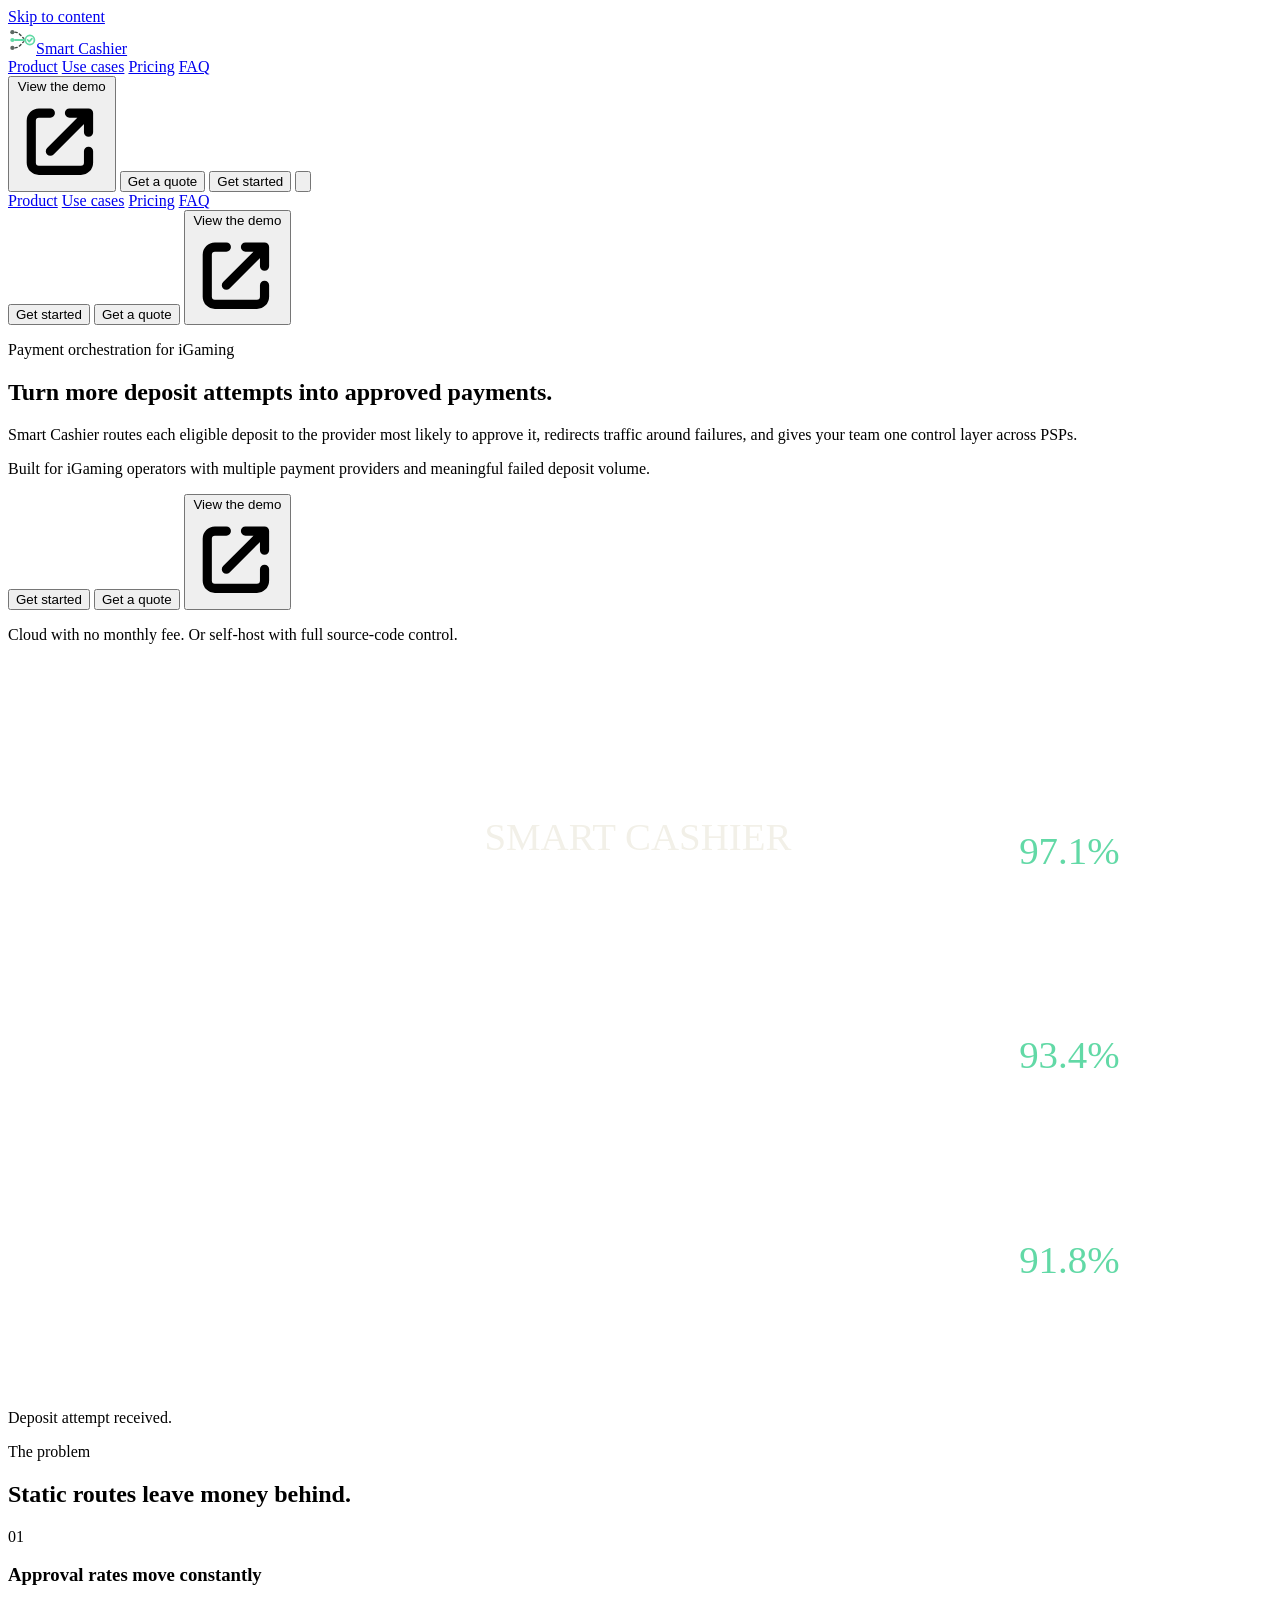
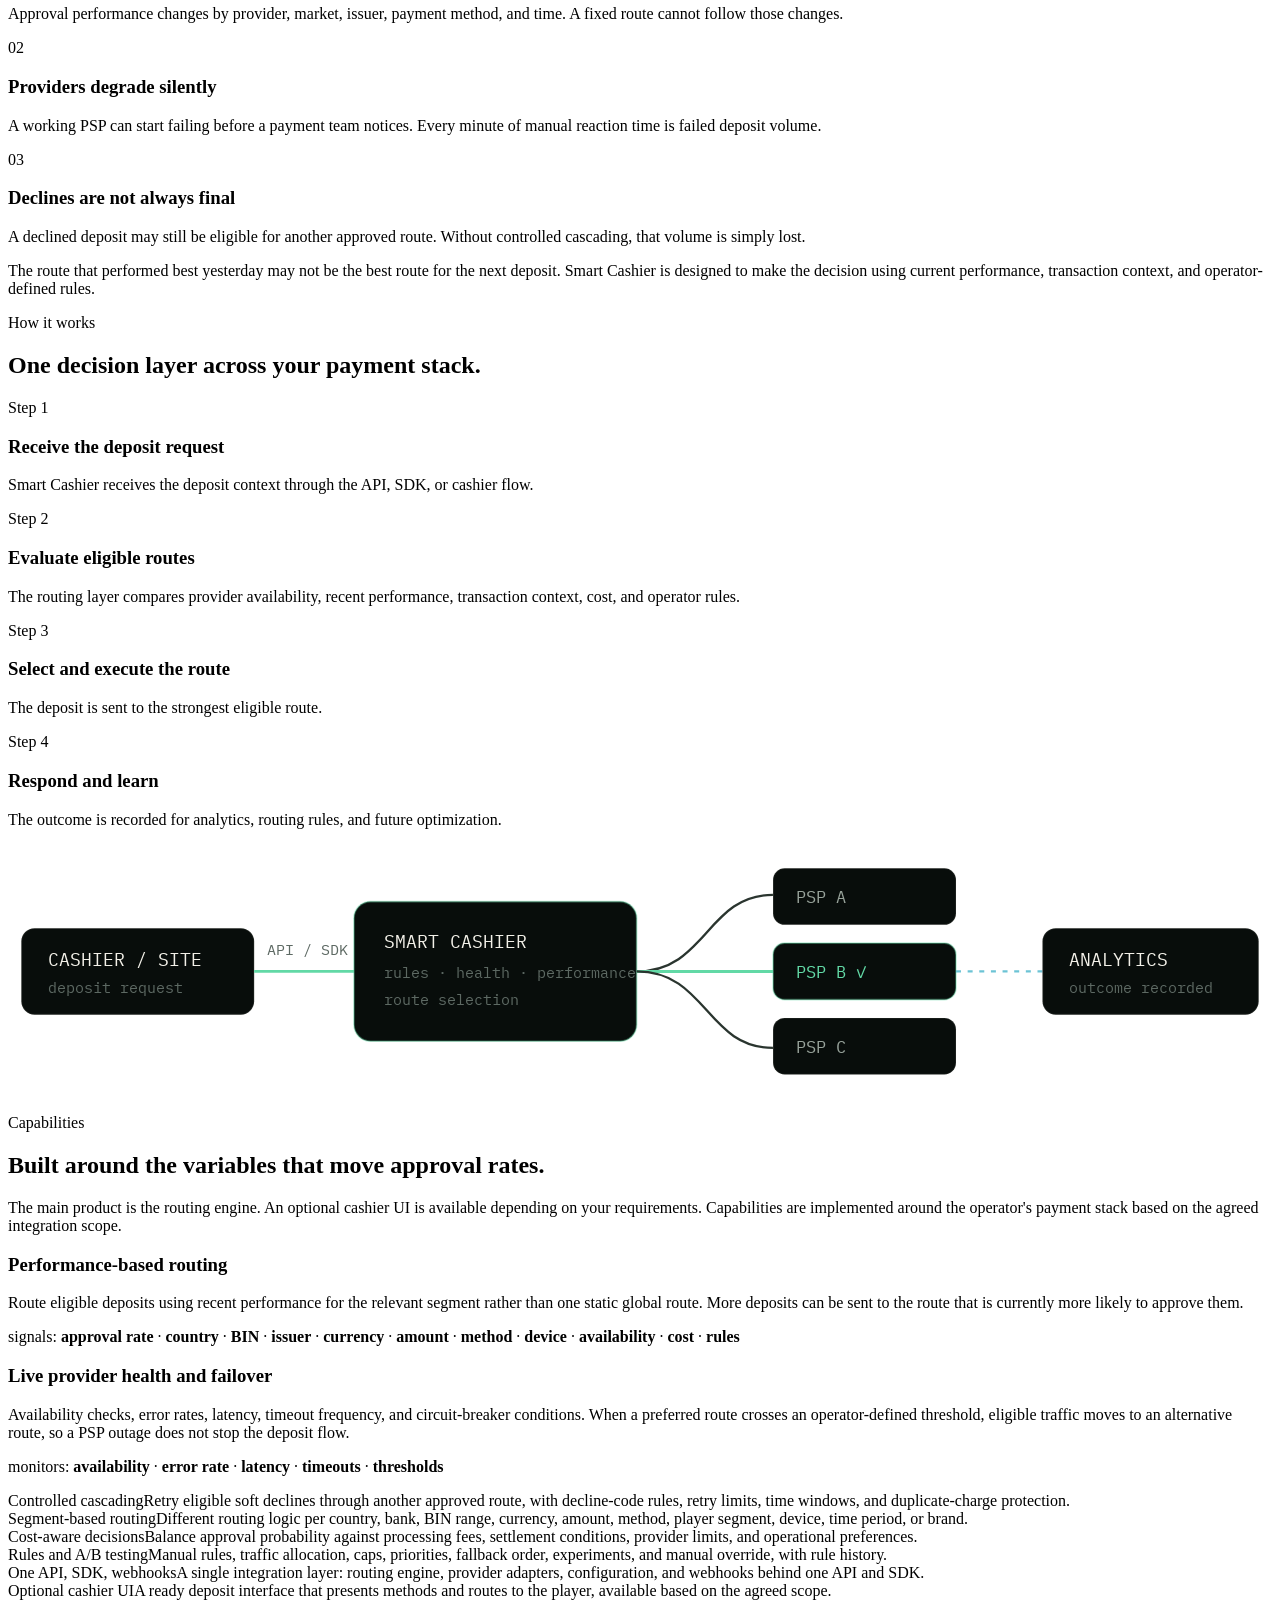
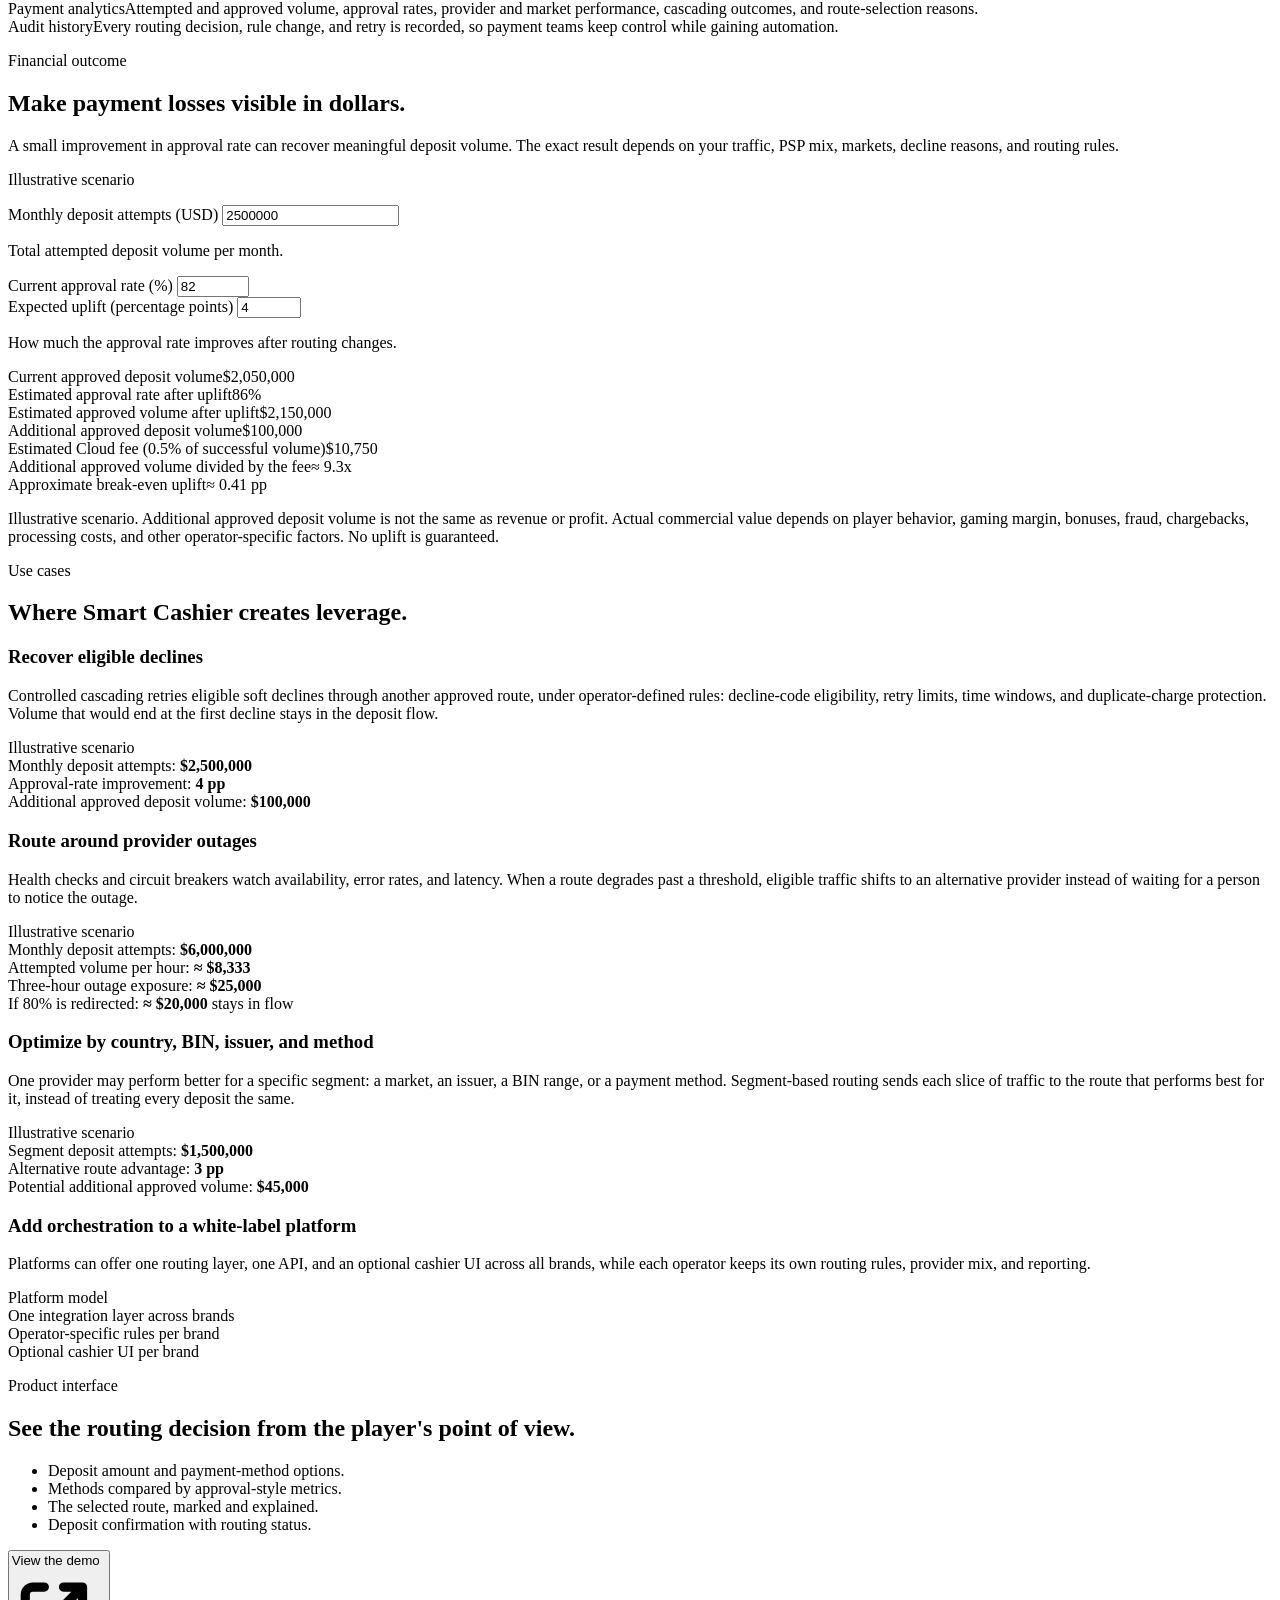
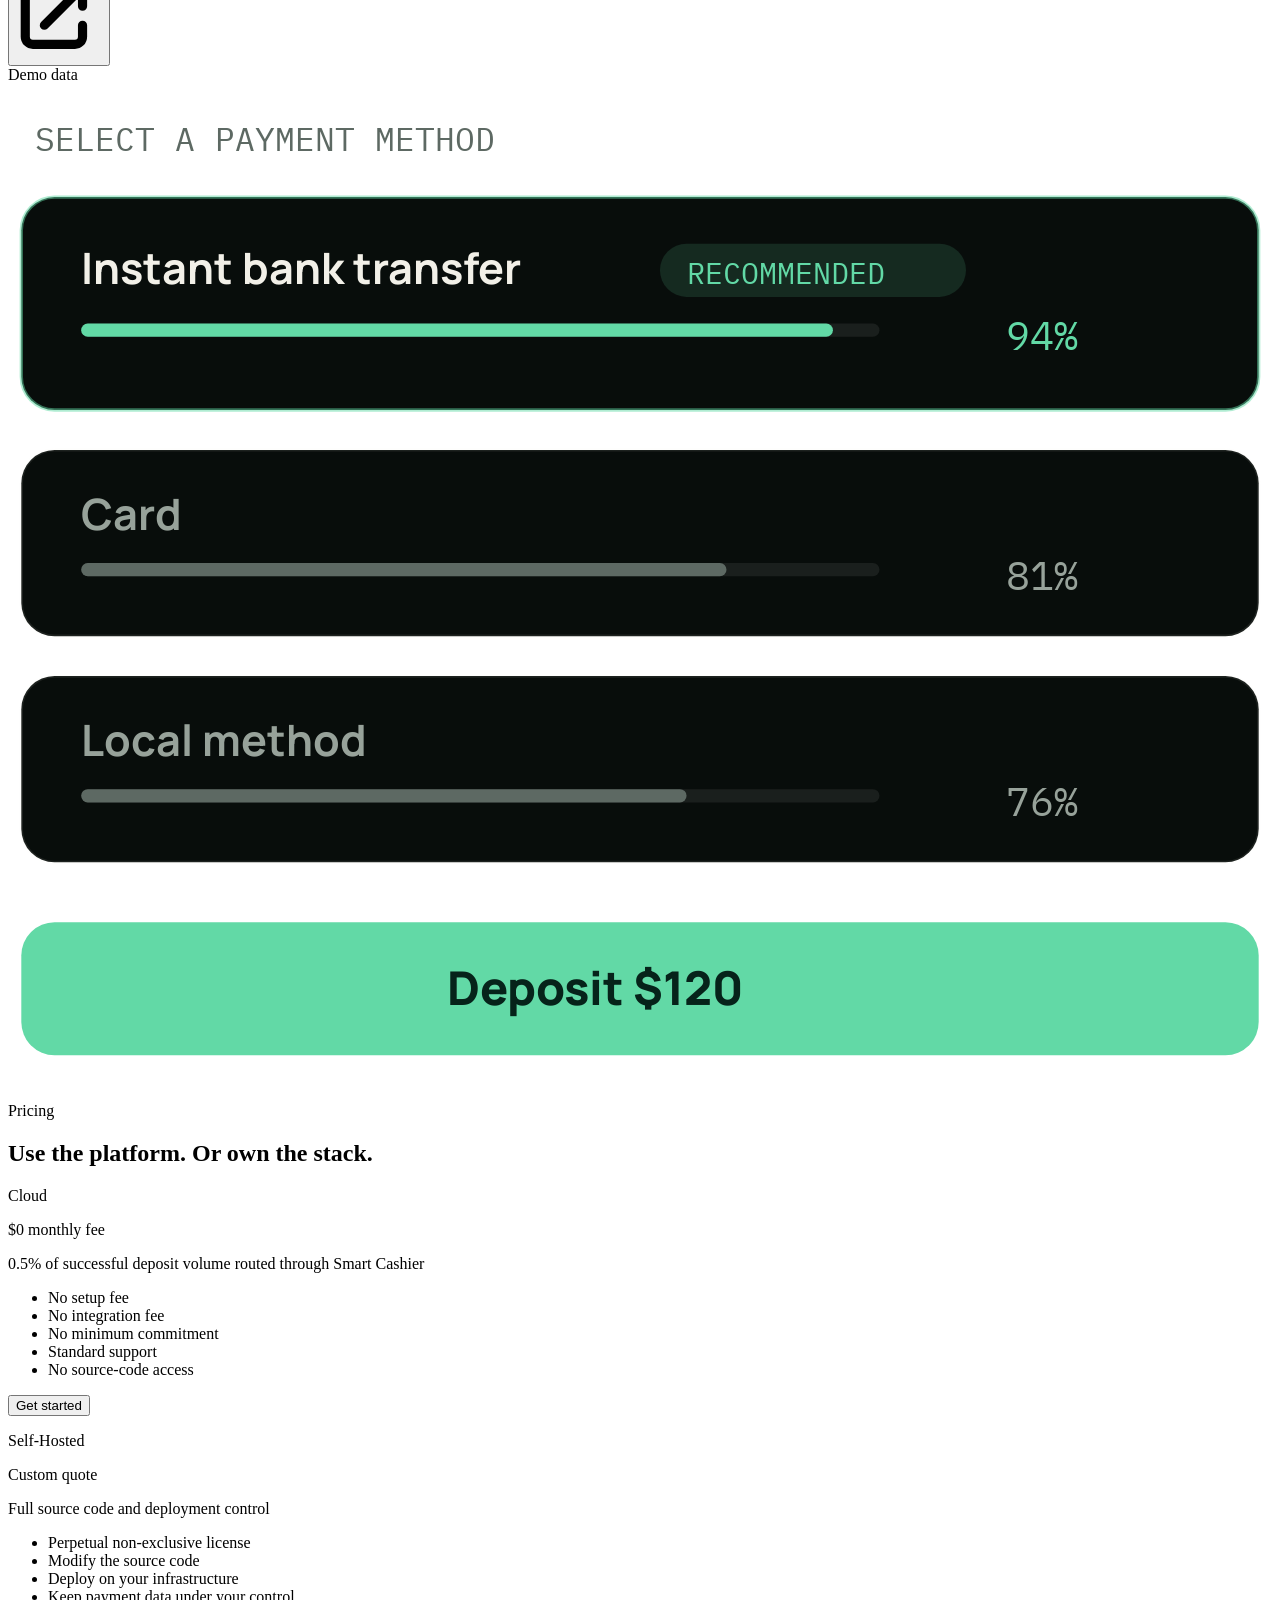
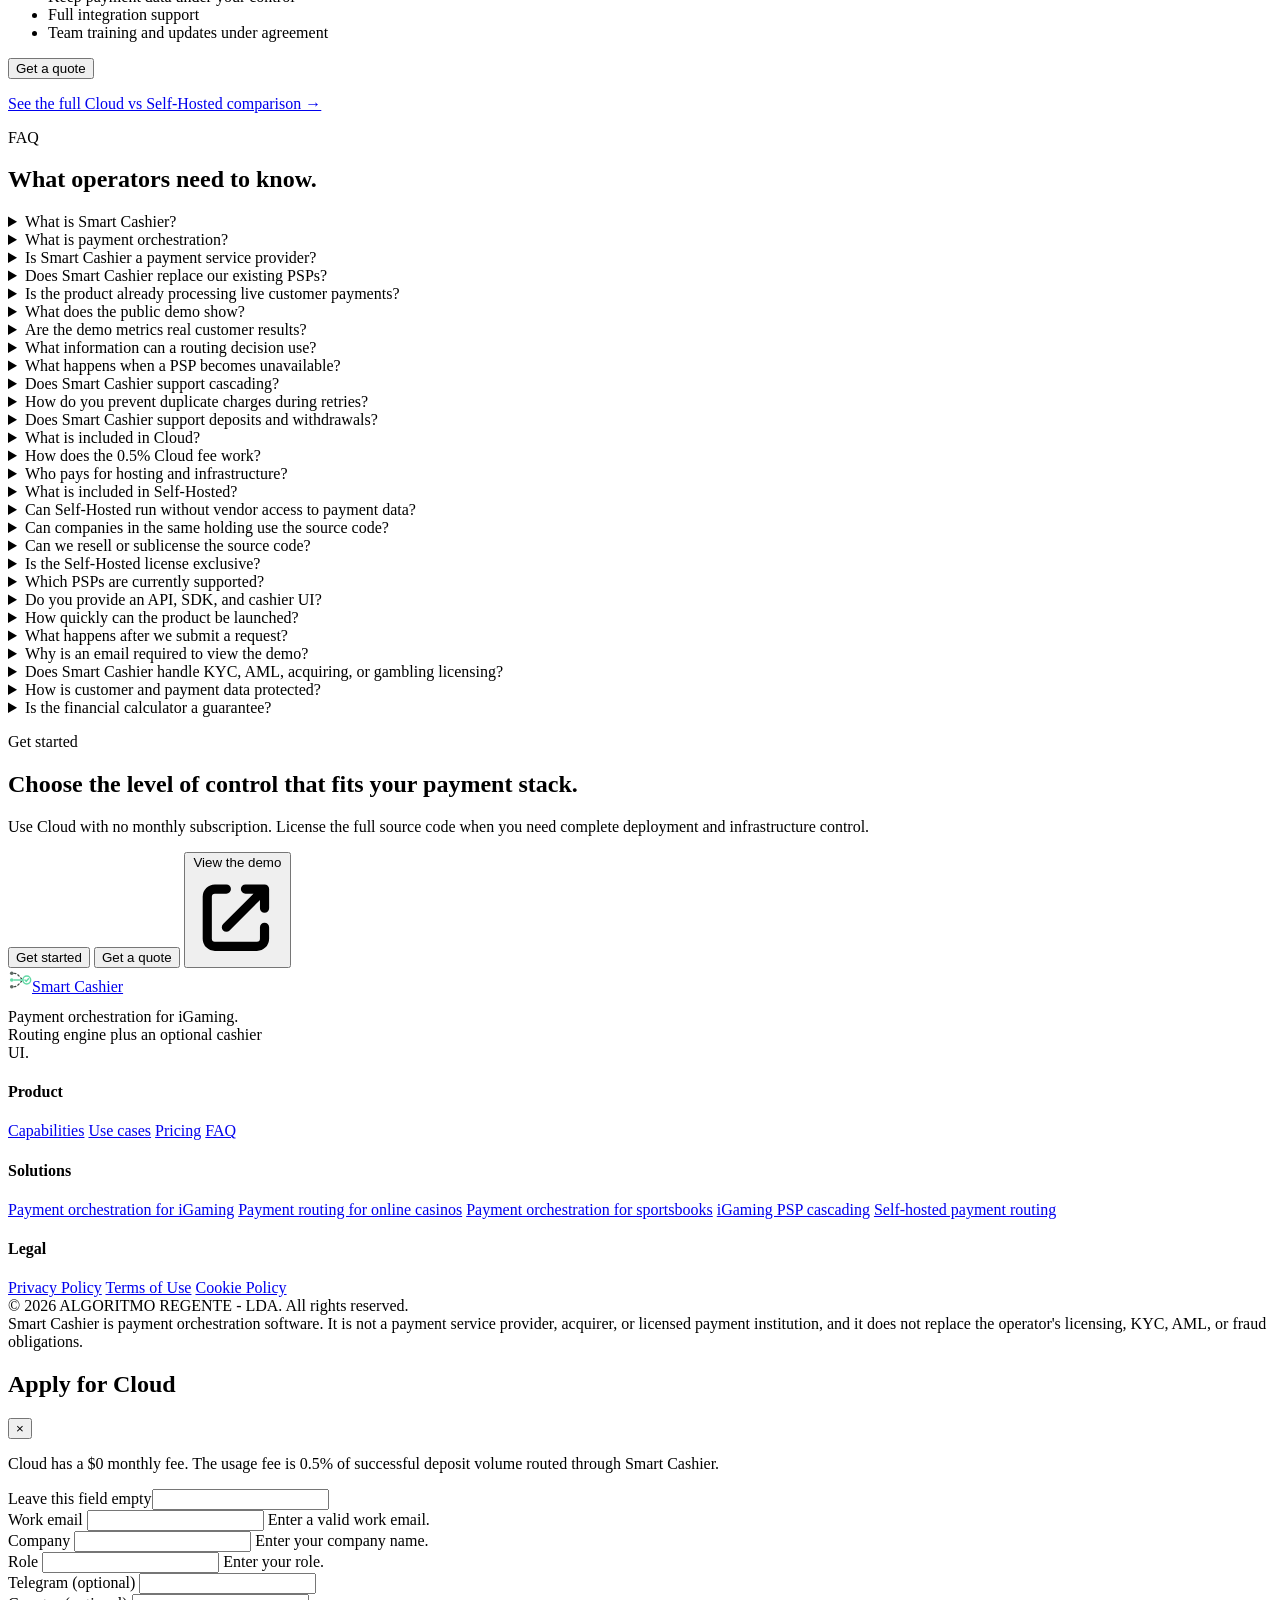
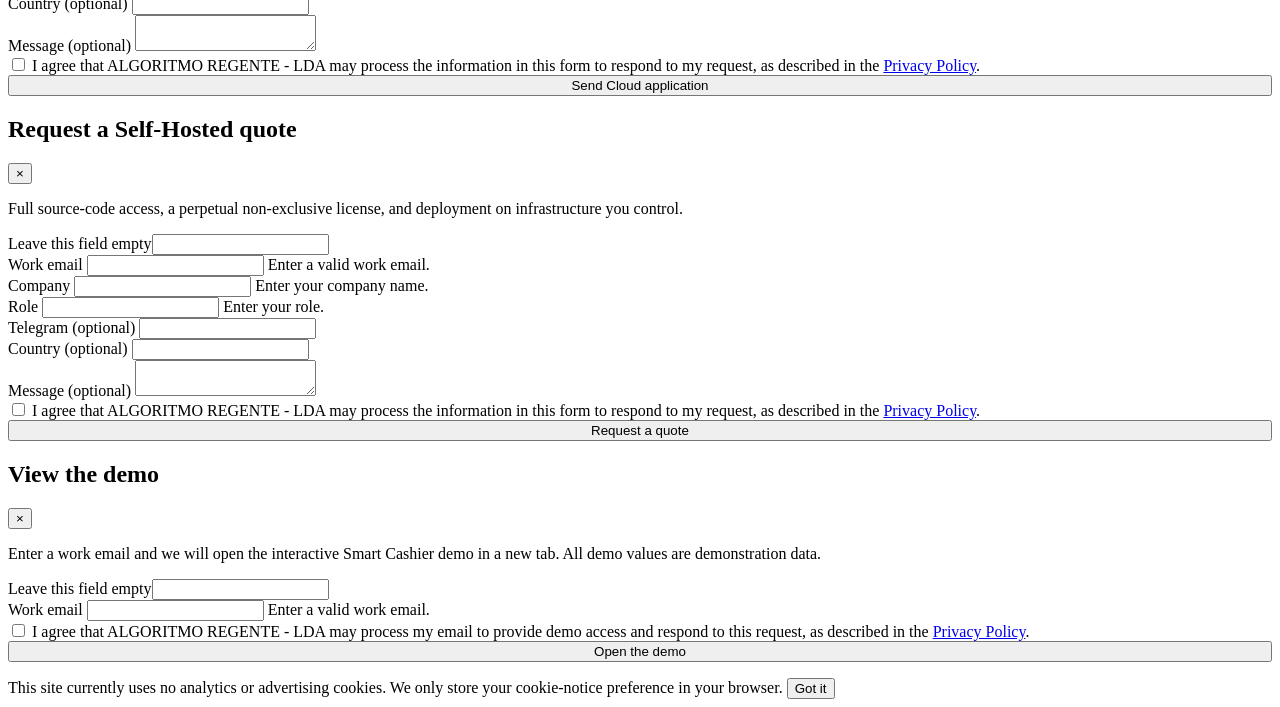
==== commit 3250e97e: "Add files via upload" ====
--- a/index.html
+++ b/index.html
@@ -1,1531 +1,684 @@
 <!DOCTYPE html>
 <html lang="en">
 <head>
-<meta charset="UTF-8" />
-<meta name="viewport" content="width=device-width, initial-scale=1.0" />
-<title>Neon Serpent — Demo · Powered by Smart Cashier</title>
-<link rel="preconnect" href="https://fonts.googleapis.com" />
-<link href="https://fonts.googleapis.com/css2?family=Inter:wght@300;400;500;600;700&family=Space+Grotesk:wght@500;600;700&display=swap" rel="stylesheet" />
-<style>
-  *, *::before, *::after { box-sizing: border-box; margin: 0; padding: 0; }
-
-  :root {
-    --bg: #080c14;
-    --blue: #3b82f6;
-    --blue-l: #60a5fa;
-    --teal: #2dd4bf;
-    --teal-l: #5eead4;
-    --text: #f0f4ff;
-    --muted: #94a3b8;
-    --faint: #475569;
-  }
-
-  html { scroll-behavior: smooth; }
-
-  body {
-    font-family: 'Inter', sans-serif;
-    background: var(--bg);
-    color: var(--text);
-    min-height: 100vh;
-    overflow-x: hidden;
-  }
-
-  /* ── background blobs ─────────────────────────────────────────── */
-  .blob1 {
-    position: fixed; top: -20%; left: -10%;
-    width: 60vw; height: 60vw; border-radius: 50%;
-    background: radial-gradient(circle, rgba(37,99,235,0.15) 0%, transparent 70%);
-    pointer-events: none; z-index: 0;
-  }
-  .blob2 {
-    position: fixed; bottom: -10%; right: -10%;
-    width: 50vw; height: 50vw; border-radius: 50%;
-    background: radial-gradient(circle, rgba(45,212,191,0.08) 0%, transparent 70%);
-    pointer-events: none; z-index: 0;
-  }
-
-  /* ── demo ribbon ──────────────────────────────────────────────── */
-  .demo-ribbon {
-    position: fixed; top: 14px; right: -34px; z-index: 200;
-    transform: rotate(45deg);
-    background: rgba(45,212,191,0.15);
-    border: 1px solid rgba(45,212,191,0.4);
-    color: var(--teal-l);
-    font-size: 10px; font-weight: 700; letter-spacing: 0.2em;
-    padding: 4px 40px;
-    backdrop-filter: blur(4px);
-    pointer-events: none;
-  }
-
-  /* ── header ───────────────────────────────────────────────────── */
-  header {
-    position: sticky; top: 0; z-index: 100;
-    display: flex; align-items: center; justify-content: space-between;
-    padding: 14px 24px;
-    background: rgba(8,12,20,0.8);
-    backdrop-filter: blur(12px);
-    border-bottom: 1px solid rgba(255,255,255,0.06);
-  }
-  .brand { display: flex; align-items: center; gap: 10px; cursor: pointer; }
-  .brand-icon {
-    width: 32px; height: 32px; border-radius: 9px;
-    background: linear-gradient(135deg, #14b8a6, #2dd4bf);
-    display: flex; align-items: center; justify-content: center;
-    box-shadow: 0 4px 16px rgba(45,212,191,0.3);
-  }
-  .brand-icon svg { width: 18px; height: 18px; }
-  .brand-name {
-    font-family: 'Space Grotesk', sans-serif;
-    font-weight: 700; font-size: 15px; letter-spacing: 0.02em;
-  }
-  .brand-demo {
-    font-size: 9px; font-weight: 700; letter-spacing: 0.15em;
-    color: var(--teal-l);
-    border: 1px solid rgba(45,212,191,0.4);
-    border-radius: 6px; padding: 2px 6px; margin-left: 2px;
-  }
-
-  .header-right { display: flex; align-items: center; gap: 10px; }
-  .wallet {
-    display: flex; align-items: center; gap: 7px;
-    background: rgba(255,255,255,0.05);
-    border: 1px solid rgba(255,255,255,0.1);
-    border-radius: 10px; padding: 7px 12px;
-    font-size: 13px; font-weight: 600;
-  }
-  .wallet .coin {
-    width: 15px; height: 15px; border-radius: 50%;
-    background: linear-gradient(135deg, #fbbf24, #f59e0b);
-    box-shadow: inset 0 -2px 3px rgba(0,0,0,0.3);
-  }
-  .wallet.bump { animation: walletBump 0.5s ease; }
-  @keyframes walletBump {
-    0% { transform: scale(1); }
-    35% { transform: scale(1.12); box-shadow: 0 0 20px rgba(251,191,36,0.35); }
-    100% { transform: scale(1); }
-  }
-
-  .btn-deposit-sm {
-    border: none; cursor: pointer;
-    background: var(--blue); color: white;
-    font-family: 'Space Grotesk', sans-serif;
-    font-size: 13px; font-weight: 600;
-    padding: 8px 16px; border-radius: 10px;
-    box-shadow: 0 4px 16px rgba(59,130,246,0.3);
-    transition: all 0.15s;
-  }
-  .btn-deposit-sm:hover { background: var(--blue-l); transform: translateY(-1px); }
-
-  /* ── views ────────────────────────────────────────────────────── */
-  .view { display: none; position: relative; z-index: 5; animation: viewIn 0.4s ease both; }
-  .view.active { display: block; }
-  @keyframes viewIn {
-    from { opacity: 0; transform: translateY(14px); }
-    to   { opacity: 1; transform: translateY(0); }
-  }
-
-  /* ════════════════════ HOME / LANDING ════════════════════ */
-  .hero {
-    max-width: 960px; margin: 0 auto;
-    padding: 72px 24px 48px;
-    display: flex; flex-direction: column; align-items: center; text-align: center;
-  }
-  .hero-eyebrow {
-    display: inline-flex; align-items: center; gap: 8px;
-    font-size: 11px; font-weight: 600; letter-spacing: 0.14em; text-transform: uppercase;
-    color: var(--teal-l);
-    background: rgba(45,212,191,0.08);
-    border: 1px solid rgba(45,212,191,0.25);
-    border-radius: 9999px; padding: 6px 14px; margin-bottom: 24px;
-  }
-  .hero-eyebrow .pulse-dot {
-    width: 6px; height: 6px; border-radius: 50%; background: var(--teal);
-    animation: pulse 1.5s ease-in-out infinite;
-  }
-
-  .hero h1 {
-    font-family: 'Space Grotesk', sans-serif;
-    font-size: clamp(40px, 8vw, 72px); font-weight: 700; line-height: 1.05;
-    letter-spacing: -0.02em; margin-bottom: 18px;
-  }
-  .hero h1 .grad {
-    background: linear-gradient(90deg, #5eead4, #60a5fa);
-    -webkit-background-clip: text; background-clip: text; color: transparent;
-  }
-  .hero-sub {
-    font-size: 16px; color: var(--muted); line-height: 1.6;
-    max-width: 480px; margin-bottom: 40px;
-  }
-
-  /* snake preview strip */
-  .snake-strip {
-    display: flex; gap: 6px; margin-bottom: 44px;
-  }
-  .snake-cell {
-    width: 18px; height: 18px; border-radius: 5px;
-    background: rgba(45,212,191,0.25);
-    animation: snakeWave 1.6s ease-in-out infinite;
-  }
-  .snake-cell:nth-child(1) { animation-delay: 0s;    background: #2dd4bf; box-shadow: 0 0 14px rgba(45,212,191,0.6); }
-  .snake-cell:nth-child(2) { animation-delay: 0.08s; }
-  .snake-cell:nth-child(3) { animation-delay: 0.16s; }
-  .snake-cell:nth-child(4) { animation-delay: 0.24s; }
-  .snake-cell:nth-child(5) { animation-delay: 0.32s; }
-  .snake-cell:nth-child(6) { animation-delay: 0.4s;  }
-  .snake-cell:nth-child(7) { animation-delay: 0.48s; opacity: 0.6; }
-  .snake-cell:nth-child(8) { animation-delay: 0.56s; opacity: 0.4; }
-  .snake-cell.apple {
-    background: #f43f5e !important; border-radius: 50%;
-    margin-left: 18px; opacity: 1 !important;
-    box-shadow: 0 0 14px rgba(244,63,94,0.5);
-    animation: pulse 1.2s ease-in-out infinite;
-  }
-  @keyframes snakeWave {
-    0%,100% { transform: translateY(0); }
-    50%      { transform: translateY(-7px); }
-  }
-
-  /* THE big deposit button */
-  .btn-deposit-hero {
-    position: relative;
-    border: none; cursor: pointer;
-    background: var(--blue); color: white;
-    font-family: 'Space Grotesk', sans-serif;
-    font-size: 19px; font-weight: 700; letter-spacing: 0.01em;
-    padding: 22px 56px; border-radius: 20px;
-    box-shadow: 0 12px 48px rgba(59,130,246,0.45);
-    transition: all 0.2s;
-    display: inline-flex; align-items: center; gap: 12px;
-  }
-  .btn-deposit-hero::after {
-    content: ''; position: absolute; inset: -3px;
-    border-radius: 23px;
-    border: 1px solid rgba(96,165,250,0.5);
-    animation: ringPulse 2s ease-out infinite;
-    pointer-events: none;
-  }
-  @keyframes ringPulse {
-    0%   { transform: scale(1); opacity: 1; }
-    100% { transform: scale(1.12); opacity: 0; }
-  }
-  .btn-deposit-hero:hover { background: var(--blue-l); transform: translateY(-2px); box-shadow: 0 16px 56px rgba(59,130,246,0.55); }
-  .btn-deposit-hero:active { transform: scale(0.98); }
-  .btn-deposit-hero svg { width: 20px; height: 20px; }
-
-  .hero-under {
-    margin-top: 16px; font-size: 12px; color: var(--faint);
-    display: flex; align-items: center; gap: 8px;
-  }
-  .hero-under .sc-mark {
-    display: inline-flex; align-items: center; gap: 5px;
-    color: var(--blue-l); font-weight: 600;
-  }
-  .hero-under .sc-mark svg { width: 12px; height: 12px; }
-
-  .btn-play-ghost {
-    margin-top: 28px;
-    background: none; border: 1px solid rgba(255,255,255,0.15);
-    color: var(--muted); cursor: pointer;
-    font-size: 13px; font-weight: 500;
-    padding: 12px 24px; border-radius: 12px;
-    transition: all 0.15s;
-  }
-  .btn-play-ghost:hover { border-color: rgba(255,255,255,0.35); color: white; }
-
-  /* live payments strip */
-  .live-strip {
-    max-width: 960px; margin: 0 auto 64px;
-    padding: 0 24px;
-  }
-  .live-strip-inner {
-    border: 1px solid rgba(59,130,246,0.2);
-    background: rgba(59,130,246,0.05);
-    border-radius: 18px;
-    padding: 18px 24px;
-    display: flex; flex-wrap: wrap; align-items: center; justify-content: space-between; gap: 16px;
-  }
-  .live-strip-label {
-    display: flex; align-items: center; gap: 8px;
-    font-size: 11px; font-weight: 600; letter-spacing: 0.1em; text-transform: uppercase;
-    color: var(--blue-l);
-  }
-  .live-strip-label .pulse-dot { width: 6px; height: 6px; border-radius: 50%; background: #4ade80; animation: pulse 1.5s infinite; }
-  .live-stats { display: flex; flex-wrap: wrap; gap: 28px; }
-  .live-stat  { text-align: left; }
-  .live-stat .v { font-family: 'Space Grotesk', sans-serif; font-size: 20px; font-weight: 700; color: white; }
-  .live-stat .v .up { color: #4ade80; font-size: 12px; font-weight: 600; margin-left: 4px; }
-  .live-stat .k { font-size: 10px; color: var(--faint); text-transform: uppercase; letter-spacing: 0.08em; margin-top: 2px; }
-
-  /* features */
-  .features {
-    max-width: 960px; margin: 0 auto; padding: 0 24px 80px;
-    display: grid; grid-template-columns: repeat(3, 1fr); gap: 14px;
-  }
-  @media (max-width: 720px) { .features { grid-template-columns: 1fr; } }
-  .feature {
-    border: 1px solid rgba(255,255,255,0.08);
-    background: rgba(255,255,255,0.03);
-    border-radius: 18px; padding: 24px;
-    transition: all 0.2s;
-  }
-  .feature:hover { background: rgba(255,255,255,0.05); transform: translateY(-2px); }
-  .feature-icon {
-    width: 40px; height: 40px; border-radius: 12px;
-    display: flex; align-items: center; justify-content: center;
-    font-size: 19px; margin-bottom: 14px;
-    background: rgba(45,212,191,0.12);
-  }
-  .feature-icon.blue { background: rgba(59,130,246,0.12); }
-  .feature h3 { font-family: 'Space Grotesk', sans-serif; font-size: 15px; font-weight: 600; margin-bottom: 6px; }
-  .feature p  { font-size: 13px; color: var(--muted); line-height: 1.55; }
-
-  .home-footer {
-    border-top: 1px solid rgba(255,255,255,0.06);
-    padding: 28px 24px; text-align: center;
-    font-size: 11px; color: #1e293b;
-  }
-  .home-footer .sc { color: #334155; }
-
-  /* ════════════════════ CASHIER ════════════════════ */
-  .cashier-wrap {
-    min-height: calc(100vh - 61px);
-    display: flex; flex-direction: column; align-items: center; justify-content: center;
-    padding: 40px 16px;
-  }
-  .card { position: relative; z-index: 10; width: 100%; max-width: 400px; }
-
-  .topbar { display: flex; align-items: center; justify-content: space-between; margin-bottom: 32px; }
-  .logo { display: flex; align-items: center; gap: 8px; }
-  .logo-icon {
-    width: 28px; height: 28px; border-radius: 8px;
-    background: var(--blue);
-    display: flex; align-items: center; justify-content: center;
-  }
-  .logo-icon svg { width: 16px; height: 16px; color: white; }
-  .logo-text { font-family: 'Space Grotesk', sans-serif; font-weight: 600; font-size: 14px; color: white; }
-
-  .dots { display: flex; align-items: center; gap: 6px; }
-  .dot { height: 6px; border-radius: 9999px; background: rgba(255,255,255,0.15); transition: all 0.3s; }
-  .dot.done   { width: 6px; background: rgba(59,130,246,0.5); }
-  .dot.active { width: 16px; background: var(--blue); }
-  .dot.idle   { width: 6px; }
-
-  .screen { display: none; animation: fadeInUp 0.4s ease both; }
-  .screen.active { display: block; }
-  @keyframes fadeInUp {
-    from { opacity: 0; transform: translateY(16px); }
-    to   { opacity: 1; transform: translateY(0); }
-  }
-
-  .eyebrow {
-    font-size: 11px; font-weight: 500; letter-spacing: 0.1em;
-    text-transform: uppercase; margin-bottom: 8px;
-  }
-  .eyebrow.blue  { color: var(--blue-l); }
-  .eyebrow.green { color: #4ade80; display: flex; align-items: center; gap: 6px; }
-  .eyebrow.green .pulse-dot { width: 6px; height: 6px; border-radius: 50%; background: #4ade80; animation: pulse 1.5s ease-in-out infinite; }
-
-  .cashier-wrap h1 {
-    font-family: 'Space Grotesk', sans-serif;
-    font-size: 26px; font-weight: 700;
-    color: white; line-height: 1.25; margin-bottom: 8px;
-  }
-  .cashier-wrap h1 .accent { color: var(--blue-l); }
-  .sub { font-size: 13px; color: var(--muted); line-height: 1.5; }
-
-  .presets { display: grid; grid-template-columns: repeat(4, 1fr); gap: 8px; margin: 24px 0 16px; }
-  .preset-btn {
-    padding: 12px 0; border-radius: 12px; border: none; cursor: pointer;
-    font-size: 13px; font-weight: 600; transition: all 0.15s;
-    background: rgba(255,255,255,0.05); color: #cbd5e1;
-    font-family: 'Inter', sans-serif;
-  }
-  .preset-btn:hover { background: rgba(255,255,255,0.1); }
-  .preset-btn.selected { background: var(--blue); color: white; box-shadow: 0 4px 20px rgba(59,130,246,0.35); }
-
-  .input-wrap {
-    position: relative;
-    border: 1px solid rgba(255,255,255,0.1);
-    border-radius: 16px; background: rgba(255,255,255,0.05);
-    transition: border-color 0.2s, box-shadow 0.2s;
-    margin-bottom: 20px;
-  }
-  .input-wrap:focus-within { border-color: var(--blue); box-shadow: 0 0 0 3px rgba(59,130,246,0.15); }
-  .input-prefix {
-    position: absolute; left: 18px; top: 50%; transform: translateY(-50%);
-    color: var(--muted); font-size: 20px; font-weight: 500; pointer-events: none;
-  }
-  .input-suffix {
-    position: absolute; right: 18px; top: 50%; transform: translateY(-50%);
-    color: var(--faint); font-size: 11px; text-transform: uppercase; letter-spacing: 0.08em;
-    pointer-events: none;
-  }
-  .amount-input {
-    width: 100%; background: transparent; border: none; outline: none;
-    padding: 16px 56px 16px 40px;
-    font-size: 22px; font-weight: 600; color: white;
-    font-family: 'Inter', sans-serif;
-  }
-  .amount-input::placeholder { color: #374151; }
-
-  .info-box {
-    display: flex; align-items: flex-start; gap: 12px;
-    background: rgba(59,130,246,0.08);
-    border: 1px solid rgba(59,130,246,0.2);
-    border-radius: 12px; padding: 12px 16px; margin-bottom: 14px;
-  }
-  .info-icon {
-    width: 28px; height: 28px; border-radius: 50%;
-    background: rgba(59,130,246,0.15);
-    display: flex; align-items: center; justify-content: center;
-    flex-shrink: 0;
-  }
-  .info-icon svg { width: 14px; height: 14px; color: var(--blue-l); }
-  .info-text { font-size: 12px; color: #93c5fd; line-height: 1.5; }
-  .info-text strong { color: #bfdbfe; font-weight: 600; }
-
-  /* live market mini-widget on deposit screen */
-  .market-mini {
-    border: 1px solid rgba(255,255,255,0.08);
-    background: rgba(255,255,255,0.03);
-    border-radius: 12px; padding: 12px 16px; margin-bottom: 24px;
-  }
-  .market-mini-head {
-    display: flex; justify-content: space-between; align-items: center;
-    margin-bottom: 10px;
-  }
-  .market-mini-title {
-    display: flex; align-items: center; gap: 6px;
-    font-size: 10px; font-weight: 600; letter-spacing: 0.1em; text-transform: uppercase;
-    color: var(--faint);
-  }
-  .market-mini-title .pulse-dot { width: 5px; height: 5px; border-radius: 50%; background: #4ade80; animation: pulse 1.5s infinite; }
-  .market-mini-updated { font-size: 10px; color: #334155; font-variant-numeric: tabular-nums; }
-  .market-mini-rows { display: flex; flex-direction: column; gap: 7px; }
-  .market-mini-row { display: flex; justify-content: space-between; align-items: center; font-size: 12px; }
-  .market-mini-row .name { color: var(--muted); }
-  .market-mini-row .val  { display: flex; align-items: center; gap: 6px; font-weight: 600; color: #cbd5e1; font-variant-numeric: tabular-nums; }
-  .delta { font-size: 10px; font-weight: 600; }
-  .delta.up   { color: #4ade80; }
-  .delta.down { color: #64748b; }
-
-  .btn-primary {
-    width: 100%; padding: 16px;
-    border-radius: 16px; border: none; cursor: pointer;
-    background: var(--blue); color: white;
-    font-family: 'Space Grotesk', sans-serif;
-    font-size: 15px; font-weight: 600;
-    box-shadow: 0 8px 32px rgba(59,130,246,0.3);
-    transition: all 0.15s;
-  }
-  .btn-primary:hover { background: var(--blue-l); transform: translateY(-1px); }
-  .btn-primary:active { transform: scale(0.98); }
-
-  .btn-primary.teal {
-    background: linear-gradient(135deg, #14b8a6, #2dd4bf);
-    box-shadow: 0 8px 32px rgba(45,212,191,0.3);
-    color: #052e2b;
-  }
-  .btn-primary.teal:hover { filter: brightness(1.08); }
-
-  /* analyzing */
-  .scanner-card {
-    position: relative; border-radius: 16px;
-    border: 1px solid rgba(255,255,255,0.1);
-    background: rgba(255,255,255,0.04);
-    overflow: hidden; margin: 24px 0 20px;
-    animation: glowPulse 2s ease-in-out infinite;
-  }
-  @keyframes glowPulse {
-    0%,100% { box-shadow: none; }
-    50%      { box-shadow: 0 0 20px rgba(96,165,250,0.2); }
-  }
-  .scan-line {
-    position: absolute; left: 0; right: 0; height: 1px;
-    background: linear-gradient(90deg, transparent, var(--blue-l), transparent);
-    animation: scanLine 2.4s ease-in-out infinite;
-    pointer-events: none;
-  }
-  @keyframes scanLine {
-    0%   { top: 0%; opacity: 0; }
-    10%  { opacity: 1; }
-    90%  { opacity: 1; }
-    100% { top: 100%; opacity: 0; }
-  }
-  .scanner-inner { padding: 20px; display: flex; flex-direction: column; gap: 16px; }
-
-  .check-row { display: flex; align-items: center; gap: 12px; transition: opacity 0.3s; }
-  .check-row.dim { opacity: 0.18; }
-  .check-circle {
-    width: 20px; height: 20px; border-radius: 50%; flex-shrink: 0;
-    display: flex; align-items: center; justify-content: center;
-    transition: all 0.3s;
-  }
-  .check-circle.idle   { background: rgba(255,255,255,0.08); }
-  .check-circle.active { background: var(--blue); animation: pulse 1s ease-in-out infinite; }
-  .check-circle.done   { background: #22c55e; }
-  .check-circle svg    { width: 11px; height: 11px; color: white; }
-  .check-label { font-size: 13px; }
-  .check-label.idle   { color: #374151; }
-  .check-label.active { color: white; font-weight: 500; }
-  .check-label.done   { color: #4ade80; }
-
-  @keyframes pulse { 0%,100% { opacity: 1; } 50% { opacity: 0.5; } }
-  @keyframes tickPop {
-    0%   { transform: scale(0); opacity: 0; }
-    60%  { transform: scale(1.3); }
-    100% { transform: scale(1); opacity: 1; }
-  }
-
-  .progress-wrap { margin-bottom: 20px; }
-  .progress-labels { display: flex; justify-content: space-between; font-size: 11px; color: var(--faint); margin-bottom: 6px; }
-  .progress-track { height: 4px; border-radius: 9999px; background: rgba(255,255,255,0.08); overflow: hidden; }
-  .progress-bar { height: 100%; border-radius: 9999px; background: linear-gradient(90deg, #1d4ed8, #60a5fa); transition: width 0.6s ease; }
-
-  .analyzing-stat {
-    text-align: center; font-size: 11px; color: var(--faint);
-    margin-bottom: 16px;
-  }
-  .analyzing-stat strong { color: var(--blue-l); font-weight: 600; font-variant-numeric: tabular-nums; }
-
-  .providers-label { font-size: 10px; color: var(--faint); text-transform: uppercase; letter-spacing: 0.1em; margin-bottom: 10px; }
-  .providers-chips { display: flex; flex-wrap: wrap; gap: 6px; }
-  .provider-chip {
-    display: inline-flex; align-items: center; gap: 6px;
-    padding: 4px 10px; border-radius: 9999px;
-    background: rgba(255,255,255,0.05);
-    border: 1px solid rgba(255,255,255,0.1);
-    font-size: 11px; color: var(--muted);
-    animation: fadeInUp 0.3s ease both;
-  }
-  .provider-chip .p-rate { color: #4ade80; font-weight: 600; font-size: 10px; font-variant-numeric: tabular-nums; }
-  .provider-chip .p-rate.mid { color: #fbbf24; }
-
-  /* methods */
-  .live-line {
-    display: flex; align-items: center; justify-content: space-between;
-    font-size: 11px; color: var(--faint);
-    margin-top: 14px; padding: 0 2px;
-  }
-  .live-line .left { display: flex; align-items: center; gap: 6px; }
-  .live-line .pulse-dot { width: 5px; height: 5px; border-radius: 50%; background: #4ade80; animation: pulse 1.5s infinite; }
-  .live-line .updated { font-variant-numeric: tabular-nums; color: #334155; }
-
-  .methods-list { display: flex; flex-direction: column; gap: 10px; margin: 12px 0 20px; }
-  .method-card {
-    width: 100%; text-align: left;
-    border-radius: 16px; border: 1px solid rgba(255,255,255,0.08);
-    background: rgba(255,255,255,0.03);
-    padding: 16px; cursor: pointer;
-    transition: all 0.2s; animation: fadeInUp 0.4s ease both;
-  }
-  .method-card:hover { background: rgba(255,255,255,0.06); }
-  .method-card.selected { border-color: rgba(255,255,255,0.2); background: rgba(255,255,255,0.06); }
-  .method-card.recommended {
-    border-color: var(--blue);
-    background: rgba(59,130,246,0.08);
-    box-shadow: 0 4px 24px rgba(59,130,246,0.15);
-  }
-
-  .method-top { display: flex; align-items: flex-start; justify-content: space-between; gap: 12px; }
-  .method-left { display: flex; align-items: center; gap: 12px; }
-  .method-emoji {
-    width: 40px; height: 40px; border-radius: 12px;
-    background: rgba(255,255,255,0.08);
-    display: flex; align-items: center; justify-content: center;
-    font-size: 18px; flex-shrink: 0;
-  }
-  .method-emoji.rec { background: rgba(59,130,246,0.18); }
-  .method-name-row { display: flex; align-items: center; gap: 8px; flex-wrap: wrap; margin-bottom: 2px; }
-  .method-name { font-size: 14px; font-weight: 600; color: white; }
-  .rec-badge {
-    padding: 2px 8px; border-radius: 9999px;
-    background: var(--blue); color: white;
-    font-size: 10px; font-weight: 700; letter-spacing: 0.06em; text-transform: uppercase;
-  }
-  .method-sub { font-size: 11px; color: #64748b; }
-
-  .radio {
-    width: 16px; height: 16px; border-radius: 50%;
-    border: 2px solid rgba(255,255,255,0.2);
-    display: flex; align-items: center; justify-content: center;
-    flex-shrink: 0; transition: all 0.2s; margin-top: 2px;
-  }
-  .radio.on { border-color: var(--blue); background: var(--blue); }
-  .radio-dot { width: 6px; height: 6px; border-radius: 50%; background: white; }
-
-  .rate-row { margin-top: 12px; }
-  .rate-label-row { display: flex; justify-content: space-between; align-items: baseline; margin-bottom: 5px; }
-  .rate-label { font-size: 10px; color: var(--faint); text-transform: uppercase; letter-spacing: 0.08em; }
-  .rate-meta  { font-size: 10px; color: #334155; font-variant-numeric: tabular-nums; }
-  .rate-track { display: flex; align-items: center; gap: 8px; }
-  .rate-bar-bg { flex: 1; height: 4px; border-radius: 9999px; background: rgba(255,255,255,0.08); overflow: hidden; }
-  .rate-bar-fill { height: 100%; border-radius: 9999px; background: var(--faint); width: 0%; transition: width 1s cubic-bezier(.4,0,.2,1); }
-  .rate-bar-fill.rec { background: var(--blue); }
-  .rate-value { font-size: 12px; font-weight: 600; color: #64748b; min-width: 56px; text-align: right; font-variant-numeric: tabular-nums; }
-  .rate-value.rec { color: var(--blue-l); }
-  .rate-value .delta { margin-left: 3px; }
-
-  .speed-tag { display: flex; align-items: center; gap: 6px; font-size: 11px; color: #93c5fd; margin-top: 10px; }
-  .speed-tag svg { width: 12px; height: 12px; }
-
-  .deposit-row { display: flex; justify-content: space-between; font-size: 13px; color: #64748b; padding: 0 4px; margin-bottom: 12px; }
-  .deposit-row span:last-child { color: white; font-weight: 600; }
-  .footer-note { text-align: center; font-size: 11px; color: #1e293b; margin-top: 10px; }
-
-  /* success */
-  .success-center { display: flex; flex-direction: column; align-items: center; text-align: center; gap: 26px; }
-  .tick-wrap { position: relative; margin-top: 16px; }
-  .tick-glow { position: absolute; inset: -30%; border-radius: 50%; background: radial-gradient(circle, rgba(34,197,94,0.2) 0%, transparent 70%); }
-  .tick-circle {
-    position: relative; width: 96px; height: 96px; border-radius: 50%;
-    background: rgba(34,197,94,0.15); border: 2px solid #22c55e;
-    display: flex; align-items: center; justify-content: center;
-    animation: tickPop 0.5s cubic-bezier(.34,1.56,.64,1) both; animation-delay: 0.1s;
-  }
-  .tick-circle svg { width: 40px; height: 40px; color: #4ade80; }
-
-  .confirmed-label { font-size: 13px; color: #64748b; margin-bottom: 6px; }
-  .amount-big { font-family: 'Space Grotesk', sans-serif; font-size: 52px; font-weight: 700; color: white; line-height: 1; }
-  .method-tag { font-size: 13px; color: #64748b; margin-top: 6px; }
-
-  .details-card {
-    width: 100%; border-radius: 16px;
-    border: 1px solid rgba(255,255,255,0.1);
-    background: rgba(255,255,255,0.04);
-    overflow: hidden;
-  }
-  .detail-row {
-    display: flex; justify-content: space-between; align-items: center;
-    padding: 14px 20px; font-size: 13px;
-    border-bottom: 1px solid rgba(255,255,255,0.06);
-  }
-  .detail-row:last-child { border-bottom: none; }
-  .detail-label { color: var(--faint); }
-  .detail-value { color: #cbd5e1; font-weight: 500; }
-  .detail-value.green { color: #4ade80; }
-  .detail-value.blue  { color: var(--blue-l); font-weight: 600; }
-  .detail-value.mono  { font-family: monospace; font-size: 11px; color: var(--muted); }
-
-  .cashier-note {
-    display: flex; align-items: flex-start; gap: 12px; text-align: left;
-    background: rgba(59,130,246,0.08);
-    border: 1px solid rgba(59,130,246,0.2);
-    border-radius: 12px; padding: 14px 16px; width: 100%;
-  }
-  .cashier-note-icon {
-    width: 24px; height: 24px; border-radius: 50%;
-    background: rgba(59,130,246,0.15);
-    display: flex; align-items: center; justify-content: center; flex-shrink: 0;
-  }
-  .cashier-note-icon svg { width: 12px; height: 12px; color: var(--blue-l); }
-  .cashier-note-text { font-size: 12px; color: #93c5fd; line-height: 1.5; }
-  .cashier-note-text strong { color: #bfdbfe; }
-
-  .btn-ghost {
-    background: none; border: none; cursor: pointer;
-    font-size: 13px; color: var(--faint);
-    text-decoration: underline; text-underline-offset: 3px;
-    transition: color 0.15s;
-  }
-  .btn-ghost:hover { color: var(--muted); }
-
-  /* ════════════════════ GAME ════════════════════ */
-  .game-wrap {
-    min-height: calc(100vh - 61px);
-    display: flex; flex-direction: column; align-items: center;
-    padding: 40px 16px 60px;
-  }
-  .game-head { text-align: center; margin-bottom: 24px; }
-  .game-head .eyebrow-game {
-    display: inline-flex; align-items: center; gap: 8px;
-    font-size: 10px; font-weight: 700; letter-spacing: 0.15em; text-transform: uppercase;
-    color: var(--teal-l);
-    background: rgba(45,212,191,0.08);
-    border: 1px solid rgba(45,212,191,0.25);
-    border-radius: 9999px; padding: 5px 12px; margin-bottom: 14px;
-  }
-  .game-head h2 {
-    font-family: 'Space Grotesk', sans-serif;
-    font-size: 30px; font-weight: 700;
-  }
-  .game-head .sub { margin-top: 6px; }
-
-  .game-stats {
-    display: flex; gap: 12px; margin-bottom: 16px;
-  }
-  .game-stat {
-    border: 1px solid rgba(255,255,255,0.08);
-    background: rgba(255,255,255,0.03);
-    border-radius: 12px; padding: 10px 20px;
-    text-align: center; min-width: 100px;
-  }
-  .game-stat .v { font-family: 'Space Grotesk', sans-serif; font-size: 22px; font-weight: 700; font-variant-numeric: tabular-nums; }
-  .game-stat .v.teal { color: var(--teal-l); }
-  .game-stat .k { font-size: 10px; color: var(--faint); text-transform: uppercase; letter-spacing: 0.08em; margin-top: 2px; }
-
-  .board-wrap {
-    position: relative;
-    border-radius: 20px;
-    border: 1px solid rgba(45,212,191,0.25);
-    box-shadow: 0 0 60px rgba(45,212,191,0.08), inset 0 0 40px rgba(8,12,20,0.6);
-    overflow: hidden;
-    background: #060910;
-  }
-  canvas {
-    display: block;
-    width: min(360px, calc(100vw - 44px));
-    height: auto;
-    aspect-ratio: 1 / 1;
-    touch-action: none;
-  }
-  button { touch-action: manipulation; }
-
-  .board-overlay {
-    position: absolute; inset: 0;
-    background: rgba(8,12,20,0.85);
-    backdrop-filter: blur(4px);
-    display: flex; flex-direction: column; align-items: center; justify-content: center;
-    gap: 16px; text-align: center; padding: 24px;
-    animation: fadeInUp 0.3s ease both;
-  }
-  .board-overlay.hidden { display: none; }
-  .overlay-title { font-family: 'Space Grotesk', sans-serif; font-size: 24px; font-weight: 700; }
-  .overlay-sub { font-size: 13px; color: var(--muted); line-height: 1.5; max-width: 260px; }
-  .overlay-btns { display: flex; flex-direction: column; gap: 10px; width: 100%; max-width: 240px; }
-
-  .demo-watermark {
-    position: absolute; bottom: 10px; right: 14px;
-    font-size: 10px; font-weight: 700; letter-spacing: 0.2em;
-    color: rgba(94,234,212,0.35); pointer-events: none;
-  }
-
-  .game-controls-hint { margin-top: 14px; font-size: 11px; color: var(--faint); text-align: center; }
-
-  .dpad {
-    display: none;
-    grid-template-columns: repeat(3, 56px);
-    grid-template-rows: repeat(2, 56px);
-    gap: 8px; margin-top: 18px;
-  }
-  .dpad button {
-    border: 1px solid rgba(255,255,255,0.12);
-    background: rgba(255,255,255,0.05);
-    color: white; border-radius: 14px; font-size: 20px; cursor: pointer;
-    transition: background 0.1s;
-  }
-  .dpad button:active { background: rgba(45,212,191,0.2); }
-  .dpad .up    { grid-column: 2; grid-row: 1; }
-  .dpad .left  { grid-column: 1; grid-row: 2; }
-  .dpad .down  { grid-column: 2; grid-row: 2; }
-  .dpad .right { grid-column: 3; grid-row: 2; }
-  @media (hover: none) and (pointer: coarse) { .dpad { display: grid; } }
-
-  .game-topup {
-    margin-top: 22px;
-    display: flex; align-items: center; gap: 12px;
-    border: 1px solid rgba(59,130,246,0.25);
-    background: rgba(59,130,246,0.06);
-    border-radius: 14px; padding: 12px 18px;
-    font-size: 12px; color: #93c5fd;
-  }
-  .game-topup button {
-    border: none; cursor: pointer;
-    background: var(--blue); color: white;
-    font-size: 12px; font-weight: 600; font-family: 'Space Grotesk', sans-serif;
-    padding: 8px 14px; border-radius: 9px;
-    box-shadow: 0 4px 14px rgba(59,130,246,0.3);
-    white-space: nowrap;
-  }
-
-  /* ── mobile tweaks ────────────────────────────────────────────── */
-  @media (max-width: 480px) {
-    .demo-ribbon { display: none; }           /* header badge stays */
-    header { padding: 12px 14px; }
-    .brand-name { font-size: 13px; }
-    .wallet { padding: 6px 10px; font-size: 12px; }
-    .btn-deposit-sm { padding: 8px 12px; font-size: 12px; }
-
-    .hero { padding: 52px 20px 40px; }
-    .hero-sub { font-size: 14px; margin-bottom: 32px; }
-    .btn-deposit-hero {
-      width: 100%; justify-content: center;
-      padding: 20px 24px; font-size: 17px;
-    }
-    .hero-under { flex-direction: column; gap: 4px; text-align: center; }
-
-    .live-strip-inner { flex-direction: column; align-items: flex-start; }
-    .live-stats { gap: 20px; }
-    .live-stat .v { font-size: 17px; }
-
-    .game-wrap { padding: 28px 12px 48px; }
-    .game-head h2 { font-size: 24px; }
-    .game-topup { flex-direction: column; align-items: stretch; text-align: center; }
-    .game-topup button { padding: 11px; }
-  }
-
-  @media (prefers-reduced-motion: reduce) {
-    *, *::before, *::after { animation-duration: 0.01ms !important; animation-iteration-count: 1 !important; transition-duration: 0.01ms !important; }
-  }
-</style>
+<meta charset="UTF-8">
+<meta name="viewport" content="width=device-width, initial-scale=1.0">
+<title>Smart Cashier | Payment Orchestration for iGaming</title>
+<meta name="description" content="Route iGaming deposits across PSPs using performance, availability, and operator-defined rules. Choose Cloud pricing or deploy the full source code on your infrastructure.">
+<link rel="canonical" href="https://artrudolf.github.io/smart-router/">
+<meta name="robots" content="index,follow">
+<meta property="og:type" content="website">
+<meta property="og:site_name" content="Smart Cashier">
+<meta property="og:title" content="Smart Cashier | Payment Orchestration for iGaming">
+<meta property="og:description" content="Route iGaming deposits across PSPs using performance, availability, and operator-defined rules. Choose Cloud pricing or deploy the full source code on your infrastructure.">
+<meta property="og:url" content="https://artrudolf.github.io/smart-router/">
+<meta property="og:image" content="https://artrudolf.github.io/smart-router/assets/img/og-image.png">
+<meta property="og:image:width" content="1200">
+<meta property="og:image:height" content="630">
+<meta name="twitter:card" content="summary_large_image">
+<meta name="twitter:title" content="Smart Cashier | Payment Orchestration for iGaming">
+<meta name="twitter:description" content="Route iGaming deposits across PSPs using performance, availability, and operator-defined rules. Choose Cloud pricing or deploy the full source code on your infrastructure.">
+<meta name="twitter:image" content="https://artrudolf.github.io/smart-router/assets/img/og-image.png">
+<link rel="icon" type="image/svg+xml" href="assets/img/favicon.svg">
+<link rel="preconnect" href="https://fonts.googleapis.com">
+<link rel="preconnect" href="https://fonts.gstatic.com" crossorigin>
+<link href="https://fonts.googleapis.com/css2?family=Manrope:wght@400;500;600;700;800&family=IBM+Plex+Mono:wght@400;500&display=swap" rel="stylesheet">
+<link rel="stylesheet" href="assets/css/main.css">
+<script type="application/ld+json">{"@context": "https://schema.org", "@type": "Organization", "name": "ALGORITMO REGENTE - LDA", "url": "https://artrudolf.github.io/smart-router/", "logo": "https://artrudolf.github.io/smart-router/assets/img/logo.svg", "brand": {"@type": "Brand", "name": "Smart Cashier"}}</script>
+<script type="application/ld+json">{"@context": "https://schema.org", "@type": "WebSite", "name": "Smart Cashier", "url": "https://artrudolf.github.io/smart-router/"}</script>
+<script type="application/ld+json">{"@context": "https://schema.org", "@type": "SoftwareApplication", "name": "Smart Cashier", "applicationCategory": "BusinessApplication", "operatingSystem": "Web, Self-Hosted", "description": "Payment orchestration for iGaming. Routes each eligible deposit to the provider most likely to approve it.", "offers": [{"@type": "Offer", "name": "Cloud", "description": "$0 monthly fee. Usage fee of 0.5% of successful deposit volume routed through Smart Cashier.", "price": "0", "priceCurrency": "USD"}, {"@type": "Offer", "name": "Self-Hosted", "description": "Custom quote. Full source code and deployment control under a perpetual non-exclusive license."}]}</script>
+<script type="application/ld+json">{"@context": "https://schema.org", "@type": "FAQPage", "mainEntity": [{"@type": "Question", "name": "What is Smart Cashier?", "acceptedAnswer": {"@type": "Answer", "text": "Smart Cashier is payment orchestration software for iGaming operators. It sits between your cashier and your payment service providers (PSPs) and routes each eligible deposit to the route with the strongest expected outcome, based on recent performance, availability, cost, and your rules."}}, {"@type": "Question", "name": "What is payment orchestration?", "acceptedAnswer": {"@type": "Answer", "text": "Payment orchestration is a control layer that manages how transactions are distributed across multiple PSPs, gateways, and payment methods. Instead of one static route, the orchestration layer selects the best available route for each transaction and moves traffic when conditions change."}}, {"@type": "Question", "name": "Is Smart Cashier a payment service provider?", "acceptedAnswer": {"@type": "Answer", "text": "No. Smart Cashier is orchestration software, not a regulated payment provider. It does not process, acquire, or settle funds itself. Money continues to move through your existing PSPs and acquirers."}}, {"@type": "Question", "name": "Does Smart Cashier replace our existing PSPs?", "acceptedAnswer": {"@type": "Answer", "text": "No. It works on top of the PSPs you already have contracts with, and helps you get more value from that mix. You keep your provider relationships and can add or remove providers behind one integration layer."}}, {"@type": "Question", "name": "Is the product already processing live customer payments?", "acceptedAnswer": {"@type": "Answer", "text": "The current public version is a working product demo. Production PSP integrations and routing scope are implemented around each operator's existing cashier and PSP stack as part of the commercial engagement."}}, {"@type": "Question", "name": "What does the public demo show?", "acceptedAnswer": {"@type": "Answer", "text": "The demo shows the deposit experience from the player's point of view: amount selection, route evaluation, payment methods compared by approval-style metrics, a recommended route, and a confirmation. It illustrates the product concept and interface."}}, {"@type": "Question", "name": "Are the demo metrics real customer results?", "acceptedAnswer": {"@type": "Answer", "text": "No. All numbers in the demo (approval rates, deposit counts, provider counts, routing times) are demonstration data used to illustrate the interface. They are not customer results."}}, {"@type": "Question", "name": "What information can a routing decision use?", "acceptedAnswer": {"@type": "Answer", "text": "The routing model can use recent approval rates, country, BIN, card issuer, bank, currency, deposit amount, payment method, device, time, provider availability, gateway load, processing cost, and operator-defined priorities. The exact signals depend on the agreed integration scope and applicable law."}}, {"@type": "Question", "name": "What happens when a PSP becomes unavailable?", "acceptedAnswer": {"@type": "Answer", "text": "Smart Cashier is designed to monitor availability, error rates, latency, and timeouts. When a route crosses an operator-defined threshold, eligible traffic can be moved to an alternative approved route automatically, so an outage does not stop the entire deposit flow."}}, {"@type": "Question", "name": "Does Smart Cashier support cascading?", "acceptedAnswer": {"@type": "Answer", "text": "Yes, in a controlled form. For eligible soft declines, a deposit can be retried through another approved route according to operator-defined rules: decline-code eligibility, retry limits, time windows, and provider restrictions. Not every declined payment should be retried."}}, {"@type": "Question", "name": "How do you prevent duplicate charges during retries?", "acceptedAnswer": {"@type": "Answer", "text": "Cascading is designed with duplicate-charge protection: idempotent retry logic, decline-code eligibility checks, retry limits, time windows, and a full retry history for every transaction."}}, {"@type": "Question", "name": "Does Smart Cashier support deposits and withdrawals?", "acceptedAnswer": {"@type": "Answer", "text": "The public offer focuses on deposits. Withdrawal orchestration is not part of the current public offer."}}, {"@type": "Question", "name": "What is included in Cloud?", "acceptedAnswer": {"@type": "Answer", "text": "Routing engine access, API and integration support based on the agreed scope, an optional cashier UI based on the agreed scope, product updates, and standard support. Cloud has no monthly subscription, no setup fee, no integration fee, and no minimum commitment. It does not include source-code access."}}, {"@type": "Question", "name": "How does the 0.5% Cloud fee work?", "acceptedAnswer": {"@type": "Answer", "text": "The fee is 0.5% of the USD value of successful deposits routed through Smart Cashier. Failed deposits are not included. Final definitions, reporting, exclusions, and invoicing are documented in the commercial agreement."}}, {"@type": "Question", "name": "Who pays for hosting and infrastructure?", "acceptedAnswer": {"@type": "Answer", "text": "The customer pays for hosting, infrastructure, PSP fees, acquiring fees, third-party services, and any other external processing costs. The Cloud fee covers the Smart Cashier software and support described in the agreement."}}, {"@type": "Question", "name": "What is included in Self-Hosted?", "acceptedAnswer": {"@type": "Answer", "text": "Full source-code access under a perpetual non-exclusive license, internal-use and modification rights, on-premise or private-cloud deployment, documentation, deployment scripts, integration support, architecture review, team training, product updates under the agreement, and priority support."}}, {"@type": "Question", "name": "Can Self-Hosted run without vendor access to payment data?", "acceptedAnswer": {"@type": "Answer", "text": "Yes. Self-Hosted is designed so the software can run entirely on your infrastructure, without vendor access to payment data."}}, {"@type": "Question", "name": "Can companies in the same holding use the source code?", "acceptedAnswer": {"@type": "Answer", "text": "Use by additional companies in the same holding requires written agreement. The standard license covers the licensed operator."}}, {"@type": "Question", "name": "Can we resell or sublicense the source code?", "acceptedAnswer": {"@type": "Answer", "text": "Resale, sublicensing, and external commercialization all require written approval. There is no offer to sell the entire Smart Cashier intellectual property."}}, {"@type": "Question", "name": "Is the Self-Hosted license exclusive?", "acceptedAnswer": {"@type": "Answer", "text": "No. The license is non-exclusive. Smart Cashier may be licensed to multiple operators."}}, {"@type": "Question", "name": "Which PSPs are currently supported?", "acceptedAnswer": {"@type": "Answer", "text": "We do not publish a list of supported PSPs. Production integrations are scoped around the PSPs, gateways, and payment methods in your existing stack as part of the commercial engagement."}}, {"@type": "Question", "name": "Do you provide an API, SDK, and cashier UI?", "acceptedAnswer": {"@type": "Answer", "text": "The product architecture includes a single API, an SDK, webhooks, the routing engine, provider adapters, a configuration layer, and an analytics interface. A cashier UI is optional and depends on your requirements."}}, {"@type": "Question", "name": "How quickly can the product be launched?", "acceptedAnswer": {"@type": "Answer", "text": "It depends on your cashier, PSP mix, and integration scope. The first commercial step is a discovery call and technical review, after which we can give a realistic scope and timeline. We do not promise a universal integration timeline."}}, {"@type": "Question", "name": "What happens after we submit a request?", "acceptedAnswer": {"@type": "Answer", "text": "We reply by email to arrange a discovery call and technical review of your payment stack. There is no obligation attached to submitting the form."}}, {"@type": "Question", "name": "Why is an email required to view the demo?", "acceptedAnswer": {"@type": "Answer", "text": "The demo is intended for iGaming businesses. A work email lets us follow up with relevant material and keeps the demo audience qualified. Your email is processed as described in the Privacy Policy."}}, {"@type": "Question", "name": "Does Smart Cashier handle KYC, AML, acquiring, or gambling licensing?", "acceptedAnswer": {"@type": "Answer", "text": "No. Smart Cashier does not replace a PSP, acquirer, payment institution, KYC provider, AML provider, fraud platform, or the operator's licensing and regulatory responsibilities."}}, {"@type": "Question", "name": "How is customer and payment data protected?", "acceptedAnswer": {"@type": "Answer", "text": "The architecture is designed to minimize data exposure: Self-Hosted can run without vendor access to payment data, and Cloud processing follows the data terms in the commercial agreement and the Privacy Policy. Specific security measures are documented per deployment."}}, {"@type": "Question", "name": "Is the financial calculator a guarantee?", "acceptedAnswer": {"@type": "Answer", "text": "No. The calculator shows an illustrative scenario based on the numbers you enter. Additional approved deposit volume is not revenue or profit, and no uplift is guaranteed. Actual results depend on your traffic, PSP mix, markets, decline reasons, and rules."}}]}</script>
 </head>
 <body>
-
-<div class="blob1"></div>
-<div class="blob2"></div>
-<div class="demo-ribbon">DEMO</div>
-
-<!-- ═══════════ HEADER ═══════════ -->
-<header>
-  <div class="brand" onclick="goHome()">
-    <div class="brand-icon">
-      <svg fill="none" viewBox="0 0 24 24" stroke="#052e2b" stroke-width="2.4">
-        <path stroke-linecap="round" stroke-linejoin="round" d="M4 14c0-3 2-5 5-5h6c3 0 5-2 5-5M4 14c0 3 2 5 5 5h4"/>
-        <circle cx="15" cy="19" r="1.4" fill="#052e2b" stroke="none"/>
-      </svg>
-    </div>
-    <span class="brand-name">NEON SERPENT</span>
-    <span class="brand-demo">DEMO</span>
-  </div>
-  <div class="header-right">
-    <div class="wallet" id="wallet">
-      <span class="coin"></span>
-      <span id="wallet-balance">0</span>
-    </div>
-    <button class="btn-deposit-sm" onclick="openCashier()">Deposit</button>
+<a class="skip-link" href="#main">Skip to content</a>
+<header class="site-header">
+  <div class="wrap">
+    <a class="brand" href="./" aria-label="Smart Cashier home"><svg width="28" height="28" viewBox="0 0 32 32" fill="none" aria-hidden="true">
+<circle cx="5" cy="7" r="2.4" fill="#5d6963"/><circle cx="5" cy="16" r="2.4" fill="#62d9a6"/><circle cx="5" cy="25" r="2.4" fill="#5d6963"/>
+<path d="M8 7 C 13 7, 15 12, 18 14" stroke="#3a453f" stroke-width="1.6" stroke-linecap="round" stroke-dasharray="2.5 3"/>
+<path d="M8 25 C 13 25, 15 20, 18 18" stroke="#3a453f" stroke-width="1.6" stroke-linecap="round" stroke-dasharray="2.5 3"/>
+<path d="M8 16 L 19.5 16" stroke="#62d9a6" stroke-width="2.2" stroke-linecap="round"/>
+<circle cx="25" cy="16" r="5.2" stroke="#62d9a6" stroke-width="2"/>
+<path d="M22.6 16 l1.7 1.8 3-3.4" stroke="#62d9a6" stroke-width="2" stroke-linecap="round" stroke-linejoin="round"/>
+</svg><span class="brand-word">Smart Cashier</span></a>
+    <nav class="site-nav" aria-label="Main">
+      <a href="#product">Product</a>
+      <a href="#use-cases">Use cases</a>
+      <a href="pricing/">Pricing</a>
+      <a href="#faq">FAQ</a>
+    </nav>
+    <div class="header-actions">
+      <button class="btn btn-ghost btn-sm" data-open-modal="modal-demo">View the demo <svg class="ext" viewBox="0 0 24 24" fill="none" stroke="currentColor" stroke-width="2.4" aria-hidden="true"><path stroke-linecap="round" stroke-linejoin="round" d="M14 5h5m0 0v5m0-5L9 15M9 5H6a2 2 0 00-2 2v11a2 2 0 002 2h11a2 2 0 002-2v-3"/></svg></button>
+      <button class="btn btn-outline btn-sm" data-open-modal="modal-selfhosted">Get a quote</button>
+      <button class="btn btn-primary btn-sm" data-open-modal="modal-cloud">Get started</button>
+      <button class="menu-btn" aria-label="Open menu" aria-expanded="false" aria-controls="mobile-menu">
+        <svg viewBox="0 0 24 24" fill="none" stroke="currentColor" stroke-width="2"><path stroke-linecap="round" d="M4 7h16M4 12h16M4 17h16"/></svg>
+      </button>
+    </div>
   </div>
 </header>
-
-<!-- ═══════════ VIEW: HOME ═══════════ -->
-<div class="view active" id="view-home">
-
-  <section class="hero">
-    <span class="hero-eyebrow"><span class="pulse-dot"></span>Season 3 · Live now</span>
-    <h1>Classic snake.<br><span class="grad">Modern reflexes.</span></h1>
-    <p class="hero-sub">A fast, minimal arcade snake for grown-ups. Chase the high score, climb the weekly ladder, keep your streak alive.</p>
-
-    <div class="snake-strip" aria-hidden="true">
-      <div class="snake-cell"></div><div class="snake-cell"></div><div class="snake-cell"></div>
-      <div class="snake-cell"></div><div class="snake-cell"></div><div class="snake-cell"></div>
-      <div class="snake-cell"></div><div class="snake-cell"></div>
-      <div class="snake-cell apple"></div>
-    </div>
-
-    <button class="btn-deposit-hero" onclick="openCashier()">
-      <svg fill="none" viewBox="0 0 24 24" stroke="currentColor" stroke-width="2">
-        <path stroke-linecap="round" stroke-linejoin="round" d="M12 4v16m8-8H4"/>
-      </svg>
-      Deposit &amp; Play
-    </button>
-    <p class="hero-under">
-      <span class="sc-mark">
-        <svg fill="none" viewBox="0 0 24 24" stroke="currentColor" stroke-width="2.5"><path stroke-linecap="round" stroke-linejoin="round" d="M13 7h8m0 0v8m0-8l-8 8-4-4-6 6"/></svg>
-        Smart Cashier
-      </span>
-      picks the payment route with the highest success rate — live, in seconds
-    </p>
-
-    <button class="btn-play-ghost" onclick="goGame()">Try the game first →</button>
-  </section>
-
-  <section class="live-strip">
-    <div class="live-strip-inner">
-      <div class="live-strip-label"><span class="pulse-dot"></span>Payments · last 60 min</div>
-      <div class="live-stats">
-        <div class="live-stat"><div class="v" id="ls-approval">96.2%<span class="up">▲ 1.4</span></div><div class="k">Approval rate</div></div>
-        <div class="live-stat"><div class="v" id="ls-tx">1,247</div><div class="k">Deposits routed</div></div>
-        <div class="live-stat"><div class="v">12</div><div class="k">Providers online</div></div>
-        <div class="live-stat"><div class="v">1.8s</div><div class="k">Avg. routing time</div></div>
-      </div>
-    </div>
-  </section>
-
-  <section class="features">
-    <div class="feature">
-      <div class="feature-icon">🐍</div>
-      <h3>Pure arcade</h3>
-      <p>No loot boxes, no gacha. One snake, one board, one score that's entirely on you.</p>
-    </div>
-    <div class="feature">
-      <div class="feature-icon">🏆</div>
-      <h3>Weekly ladder</h3>
-      <p>Seasons reset every Monday. Top 100 players get their name carved into the ladder.</p>
-    </div>
-    <div class="feature">
-      <div class="feature-icon blue">⚡</div>
-      <h3>Instant top-ups</h3>
-      <p>Powered by Smart Cashier — every deposit is routed through the provider with the best live approval rate, so it just works.</p>
-    </div>
-  </section>
-
-  <footer class="home-footer">
-    Neon Serpent · Demo build · Not a real product<br>
-    <span class="sc">Payments UI powered by Smart Cashier — intelligent payment routing for operators</span>
-  </footer>
-</div>
-
-<!-- ═══════════ VIEW: CASHIER ═══════════ -->
-<div class="view" id="view-cashier">
-  <div class="cashier-wrap">
-    <div class="card">
-
-      <div class="topbar">
-        <div class="logo">
-          <div class="logo-icon">
-            <svg fill="none" viewBox="0 0 24 24" stroke="white" stroke-width="2.5">
-              <path stroke-linecap="round" stroke-linejoin="round" d="M13 7h8m0 0v8m0-8l-8 8-4-4-6 6"/>
-            </svg>
-          </div>
-          <span class="logo-text">Smart Cashier</span>
-        </div>
-        <div class="dots" id="dots"></div>
-      </div>
-
-      <!-- SCREEN 1: deposit -->
-      <div class="screen active" id="screen-deposit">
-        <p class="eyebrow blue">Deposit</p>
-        <h1>How much would<br>you like to deposit?</h1>
-        <p class="sub">Smart Cashier will find the best route for your payment.</p>
-
-        <div class="presets">
-          <button class="preset-btn" data-val="50" onclick="selectPreset(this)">$50</button>
-          <button class="preset-btn selected" data-val="100" onclick="selectPreset(this)">$100</button>
-          <button class="preset-btn" data-val="200" onclick="selectPreset(this)">$200</button>
-          <button class="preset-btn" data-val="500" onclick="selectPreset(this)">$500</button>
-        </div>
-
-        <div class="input-wrap">
-          <span class="input-prefix">$</span>
-          <input class="amount-input" id="amount-input" type="number" placeholder="100" min="1" oninput="onAmountInput(this)" />
-          <span class="input-suffix">USD</span>
-        </div>
-
-        <div class="info-box">
-          <div class="info-icon">
-            <svg fill="none" viewBox="0 0 24 24" stroke="currentColor" stroke-width="2">
-              <path stroke-linecap="round" stroke-linejoin="round" d="M13 16h-1v-4h-1m1-4h.01M12 2a10 10 0 100 20A10 10 0 0012 2z"/>
-            </svg>
-          </div>
-          <p class="info-text">Smart Cashier analyses <strong>12 payment providers</strong> in real time — approval rates, speed and availability from the <strong>last 60 minutes</strong> — and routes your deposit through the one most likely to succeed.</p>
-        </div>
-
-        <div class="market-mini">
-          <div class="market-mini-head">
-            <span class="market-mini-title"><span class="pulse-dot"></span>Live success rates · last hour</span>
-            <span class="market-mini-updated" id="mini-updated">updated 4s ago</span>
-          </div>
-          <div class="market-mini-rows">
-            <div class="market-mini-row"><span class="name">Crypto</span><span class="val">94.1% <span class="delta up">▲ 2.3</span></span></div>
-            <div class="market-mini-row"><span class="name">Instant bank transfer</span><span class="val">88.4% <span class="delta up">▲ 0.6</span></span></div>
-            <div class="market-mini-row"><span class="name">Card</span><span class="val">81.2% <span class="delta down">▼ 1.1</span></span></div>
-          </div>
-        </div>
-
-        <button class="btn-primary" onclick="goToAnalyzing()">Continue →</button>
-        <p class="footer-note"><button class="btn-ghost" onclick="goHome()">← Back to Neon Serpent</button></p>
-      </div>
-
-      <!-- SCREEN 2: analyzing -->
-      <div class="screen" id="screen-analyzing">
-        <p class="eyebrow blue">Smart Cashier</p>
-        <h1>Finding the best route<br>for <span class="accent" id="amount-display">$100</span></h1>
-
-        <div class="scanner-card">
-          <div class="scan-line"></div>
-          <div class="scanner-inner" id="check-rows"></div>
-        </div>
-
-        <div class="progress-wrap">
-          <div class="progress-labels">
-            <span>Analysing…</span>
-            <span id="progress-pct">0%</span>
-          </div>
-          <div class="progress-track">
-            <div class="progress-bar" id="progress-bar" style="width:0%"></div>
-          </div>
-        </div>
-
-        <p class="analyzing-stat">Comparing against <strong id="tx-counter">0</strong> transactions routed in the last hour</p>
-
-        <p class="providers-label">Checking providers · live approval rate</p>
-        <div class="providers-chips" id="providers-chips"></div>
-      </div>
-
-      <!-- SCREEN 3: methods -->
-      <div class="screen" id="screen-methods">
-        <p class="eyebrow green"><span class="pulse-dot"></span>Route selected</p>
-        <h1>Smart Cashier found<br>the best method for you</h1>
-        <p class="sub">Rates measured over the last 60 minutes · sorted by success probability</p>
-
-        <div class="live-line">
-          <span class="left"><span class="pulse-dot"></span>Live data</span>
-          <span class="updated" id="methods-updated">updated 2s ago</span>
-        </div>
-
-        <div class="methods-list" id="methods-list"></div>
-
-        <div class="deposit-row">
-          <span>You deposit</span>
-          <span id="deposit-amount-label">$100 USD</span>
-        </div>
-        <button class="btn-primary" id="deposit-btn" onclick="goToSuccess()">Deposit $100 now →</button>
-        <p class="footer-note">Secured by Smart Cashier · 256-bit encryption</p>
-      </div>
-
-      <!-- SCREEN 4: success -->
-      <div class="screen" id="screen-success">
-        <div class="success-center">
-
-          <div class="tick-wrap">
-            <div class="tick-glow"></div>
-            <div class="tick-circle">
-              <svg fill="none" viewBox="0 0 24 24" stroke="currentColor" stroke-width="2.5">
-                <path stroke-linecap="round" stroke-linejoin="round" d="M5 13l4 4L19 7"/>
-              </svg>
-            </div>
-          </div>
-
-          <div>
-            <p class="confirmed-label">Deposit confirmed</p>
-            <p class="amount-big" id="success-amount">$100</p>
-            <p class="method-tag" id="success-method-tag">USD · via Crypto</p>
-          </div>
-
-          <div class="details-card" id="details-card"></div>
-
-          <div class="cashier-note">
-            <div class="cashier-note-icon">
-              <svg fill="none" viewBox="0 0 24 24" stroke="currentColor" stroke-width="2">
-                <path stroke-linecap="round" stroke-linejoin="round" d="M9.663 17h4.673M12 3v1m6.364 1.636l-.707.707M21 12h-1M4 12H3m3.343-5.657l-.707-.707m2.828 9.9a5 5 0 117.072 0l-.548.547A3.374 3.374 0 0014 18.469V19a2 2 0 11-4 0v-.531c0-.895-.356-1.754-.988-2.386l-.548-.547z"/>
-              </svg>
-            </div>
-            <p class="cashier-note-text" id="cashier-note-text">
-              Smart Cashier selected <strong>Crypto</strong> — the highest approval rate among 8 providers checked at the time of your deposit.
-            </p>
-          </div>
-
-          <button class="btn-primary teal" onclick="goGame()">Start playing →</button>
-          <button class="btn-ghost" onclick="resetToDeposit()">Make another deposit</button>
-        </div>
-      </div>
-
-    </div>
-  </div>
-</div>
-
-<!-- ═══════════ VIEW: GAME ═══════════ -->
-<div class="view" id="view-game">
-  <div class="game-wrap">
-
-    <div class="game-head">
-      <span class="eyebrow-game">Demo version</span>
-      <h2>Neon Serpent</h2>
-      <p class="sub">Eat. Grow. Don't touch the walls.</p>
-    </div>
-
-    <div class="game-stats">
-      <div class="game-stat"><div class="v teal" id="score">0</div><div class="k">Score</div></div>
-      <div class="game-stat"><div class="v" id="best">0</div><div class="k">Best</div></div>
-    </div>
-
-    <div class="board-wrap">
-      <canvas id="board" width="360" height="360"></canvas>
-      <div class="demo-watermark">DEMO BUILD</div>
-
-      <div class="board-overlay" id="overlay">
-        <div class="overlay-title" id="overlay-title">Ready?</div>
-        <p class="overlay-sub" id="overlay-sub">Use arrow keys or WASD to steer the serpent. Swipe on mobile.</p>
-        <div class="overlay-btns">
-          <button class="btn-primary teal" onclick="startGame()" id="overlay-play">Play</button>
-          <button class="btn-primary" onclick="openCashier()" style="padding:13px;">Deposit with Smart Cashier</button>
-        </div>
-      </div>
-    </div>
-
-    <p class="game-controls-hint">← ↑ ↓ → / WASD · swipe on touch devices</p>
-
-    <div class="dpad" aria-label="Touch controls">
-      <button class="up"    onclick="setDir(0,-1)">↑</button>
-      <button class="left"  onclick="setDir(-1,0)">←</button>
-      <button class="down"  onclick="setDir(0,1)">↓</button>
-      <button class="right" onclick="setDir(1,0)">→</button>
-    </div>
-
-    <div class="game-topup">
-      <span>Running low? Top up in seconds — Smart Cashier picks the best-performing payment route for you.</span>
-      <button onclick="openCashier()">Deposit</button>
-    </div>
-
-  </div>
-</div>
-
-<script>
-// ═══════════════════ GLOBAL STATE ═══════════════════
-let balance        = 0
-let currentAmount  = 100
-let selectedMethod = null
-let selectedPreset = 100
-
-const STEPS_ALL = ['deposit','analyzing','methods','success']
-
-const STEPS_CHECK = [
-  'Connecting to payment network…',
-  'Checking provider availability…',
-  'Analysing approval rates (last 60 min)…',
-  'Evaluating transaction speed…',
-  'Selecting optimal route…',
-]
-
-const PROVIDERS = [
-  { name:'Stripe',   rate:92 }, { name:'Adyen',   rate:89 },
-  { name:'Checkout', rate:87 }, { name:'Nuvei',   rate:91 },
-  { name:'PaySafe',  rate:84 }, { name:'Trustly', rate:90 },
-  { name:'Banxa',    rate:94 }, { name:'Volt',    rate:88 },
-]
-
-const METHODS = [
-  { id:'crypto', icon:'₿',  name:'Crypto',                sub:'BTC · ETH · USDT',              rate:94, delta:'+2.3', deltaUp:true,  txHour:412, recommended:true,  badge:'5% faster in the past hour' },
-  { id:'bank',   icon:'⚡', name:'Instant Bank Transfer', sub:'Open Banking · Faster Payments', rate:88, delta:'+0.6', deltaUp:true,  txHour:298, recommended:false, badge:null },
-  { id:'card',   icon:'💳', name:'Credit / Debit Card',   sub:'Visa · Mastercard',              rate:81, delta:'−1.1', deltaUp:false, txHour:391, recommended:false, badge:null },
-  { id:'local',  icon:'🏪', name:'Local Payment',         sub:'MB Way · Multibanco · iDEAL',    rate:76, delta:'−0.4', deltaUp:false, txHour:146, recommended:false, badge:null },
-]
-
-// ═══════════════════ VIEW ROUTER ═══════════════════
-function showView(id) {
-  document.querySelectorAll('.view').forEach(v => v.classList.remove('active'))
-  const el = document.getElementById('view-' + id)
-  el.style.animation = 'none'; el.offsetHeight; el.style.animation = ''
-  el.classList.add('active')
-  window.scrollTo({ top: 0 })
-  if (id !== 'game') stopGame()
-}
-
-function goHome()      { showView('home') }
-function goGame()      { showView('game'); showOverlay('Ready?', 'Use arrow keys or WASD to steer the serpent. Swipe on mobile.', 'Play') }
-function openCashier() { resetToDeposit(); showView('cashier') }
-
-// ═══════════════════ WALLET ═══════════════════
-function renderWallet() {
-  document.getElementById('wallet-balance').textContent = balance.toLocaleString()
-}
-function addBalance(usd) {
-  balance += usd * 10 // 1 USD = 10 coins
-  renderWallet()
-  const w = document.getElementById('wallet')
-  w.classList.remove('bump'); w.offsetHeight; w.classList.add('bump')
-}
-
-// ═══════════════════ CASHIER FLOW ═══════════════════
-function getAmount() {
-  const inp = document.getElementById('amount-input').value
-  return inp ? Number(inp) : selectedPreset
-}
-function txId() { return 'SC-' + Math.random().toString(36).slice(2,10).toUpperCase() }
-function nowTime() { return new Date().toLocaleTimeString([], { hour:'2-digit', minute:'2-digit' }) }
-
-function renderDots(active) {
-  const wrap = document.getElementById('dots')
-  wrap.innerHTML = ''
-  const idx = STEPS_ALL.indexOf(active)
-  STEPS_ALL.forEach((s, i) => {
-    const d = document.createElement('div')
-    d.className = 'dot ' + (i < idx ? 'done' : i === idx ? 'active' : 'idle')
-    wrap.appendChild(d)
-  })
-}
-
-function showScreen(id) {
-  document.querySelectorAll('.screen').forEach(s => s.classList.remove('active'))
-  const el = document.getElementById('screen-' + id)
-  el.style.animation = 'none'; el.offsetHeight; el.style.animation = ''
-  el.classList.add('active')
-  renderDots(id)
-}
-
-function selectPreset(btn) {
-  document.querySelectorAll('.preset-btn').forEach(b => b.classList.remove('selected'))
-  btn.classList.add('selected')
-  selectedPreset = Number(btn.dataset.val)
-  document.getElementById('amount-input').value = ''
-}
-
-function onAmountInput(inp) {
-  if (inp.value) {
-    document.querySelectorAll('.preset-btn').forEach(b => b.classList.remove('selected'))
-    selectedPreset = null
-  }
-}
-
-// fake "updated Ns ago" tickers
-let miniTick = 4, methodsTick = 2
-setInterval(() => {
-  miniTick    = miniTick    >= 14 ? 2 : miniTick + 1
-  methodsTick = methodsTick >= 14 ? 1 : methodsTick + 1
-  const a = document.getElementById('mini-updated')
-  const b = document.getElementById('methods-updated')
-  if (a) a.textContent = 'updated ' + miniTick + 's ago'
-  if (b) b.textContent = 'updated ' + methodsTick + 's ago'
-}, 1000)
-
-// ── deposit → analyzing ──
-function goToAnalyzing() {
-  currentAmount = getAmount() || 100
-  document.getElementById('amount-display').textContent = '$' + currentAmount
-  showScreen('analyzing')
-  runAnalyzing()
-}
-
-function runAnalyzing() {
-  const wrap = document.getElementById('check-rows')
-  wrap.innerHTML = ''
-  STEPS_CHECK.forEach((label, i) => {
-    const row = document.createElement('div')
-    row.className = 'check-row dim'
-    row.id = 'row-' + i
-    row.innerHTML = `
-      <div class="check-circle idle" id="circ-${i}"></div>
-      <span class="check-label idle" id="lbl-${i}">${label}</span>`
-    wrap.appendChild(row)
-  })
-
-  document.getElementById('providers-chips').innerHTML = ''
-  document.getElementById('progress-bar').style.width = '0%'
-  document.getElementById('progress-pct').textContent = '0%'
-
-  // transaction counter climbs to 1,247
-  const counterEl = document.getElementById('tx-counter')
-  let counted = 0
-  const counterInt = setInterval(() => {
-    counted = Math.min(1247, counted + Math.floor(40 + Math.random() * 70))
-    counterEl.textContent = counted.toLocaleString()
-    if (counted >= 1247) clearInterval(counterInt)
-  }, 80)
-
-  const durations = [900, 1100, 1200, 1000, 900]
-  let elapsed = 0
-  const total = durations.reduce((a,b) => a+b, 0) + 800
-
-  durations.forEach((d, i) => {
-    setTimeout(() => {
-      if (i > 0) {
-        const prev = i - 1
-        document.getElementById('row-' + prev).classList.remove('dim')
-        const pc = document.getElementById('circ-' + prev)
-        pc.className = 'check-circle done'
-        pc.innerHTML = '<svg fill="none" viewBox="0 0 24 24" stroke="white" stroke-width="3"><path stroke-linecap="round" stroke-linejoin="round" d="M5 13l4 4L19 7"/></svg>'
-        document.getElementById('lbl-' + prev).className = 'check-label done'
-      }
-      document.getElementById('row-' + i).classList.remove('dim')
-      document.getElementById('circ-' + i).className = 'check-circle active'
-      document.getElementById('lbl-' + i).className  = 'check-label active'
-
-      const pct = Math.round(((elapsed + d * 0.5) / total) * 100)
-      document.getElementById('progress-bar').style.width = pct + '%'
-      document.getElementById('progress-pct').textContent = pct + '%'
-    }, elapsed)
-    elapsed += d
-  })
-
-  setTimeout(() => {
-    const last = STEPS_CHECK.length - 1
-    const pc = document.getElementById('circ-' + last)
-    pc.className = 'check-circle done'
-    pc.innerHTML = '<svg fill="none" viewBox="0 0 24 24" stroke="white" stroke-width="3"><path stroke-linecap="round" stroke-linejoin="round" d="M5 13l4 4L19 7"/></svg>'
-    document.getElementById('lbl-' + last).className = 'check-label done'
-    document.getElementById('progress-bar').style.width = '100%'
-    document.getElementById('progress-pct').textContent = '100%'
-  }, elapsed)
-
-  // provider chips with live rate
-  PROVIDERS.forEach((p, i) => {
-    setTimeout(() => {
-      const chip = document.createElement('span')
-      chip.className = 'provider-chip'
-      chip.innerHTML = `${p.name} <span class="p-rate ${p.rate < 88 ? 'mid' : ''}">${p.rate}%</span>`
-      document.getElementById('providers-chips').appendChild(chip)
-    }, i * 270 + 300)
-  })
-
-  setTimeout(() => goToMethods(), elapsed + 700)
-}
-
-// ── methods ──
-function goToMethods() {
-  selectedMethod = METHODS.find(m => m.recommended)
-  methodsTick = 2
-
-  document.getElementById('deposit-amount-label').textContent = '$' + currentAmount + ' USD'
-  document.getElementById('deposit-btn').textContent = 'Deposit $' + currentAmount + ' now →'
-
-  const list = document.getElementById('methods-list')
-  list.innerHTML = ''
-
-  METHODS.forEach((m, i) => {
-    const card = document.createElement('div')
-    const classes = ['method-card']
-    if (m.recommended) { classes.push('recommended', 'selected') }
-    card.className = classes.join(' ')
-    card.style.animationDelay = (i * 80) + 'ms'
-    card.dataset.id = m.id
-    card.onclick = () => selectMethod(m.id)
-
-    card.innerHTML = `
-      <div class="method-top">
-        <div class="method-left">
-          <div class="method-emoji ${m.recommended ? 'rec' : ''}">${m.icon}</div>
-          <div>
-            <div class="method-name-row">
-              <span class="method-name">${m.name}</span>
-              ${m.recommended ? '<span class="rec-badge">★ Recommended</span>' : ''}
-            </div>
-            <span class="method-sub">${m.sub}</span>
-          </div>
-        </div>
-        <div class="radio ${m.recommended ? 'on' : ''}" id="radio-${m.id}">
-          ${m.recommended ? '<div class="radio-dot"></div>' : ''}
-        </div>
-      </div>
-      <div class="rate-row">
-        <div class="rate-label-row">
-          <span class="rate-label">Approval rate · last hour</span>
-          <span class="rate-meta">${m.txHour} tx</span>
-        </div>
-        <div class="rate-track">
-          <div class="rate-bar-bg">
-            <div class="rate-bar-fill ${m.recommended ? 'rec' : ''}" id="bar-${m.id}" style="width:0%"></div>
-          </div>
-          <span class="rate-value ${m.recommended ? 'rec' : ''}">${m.rate}%<span class="delta ${m.deltaUp ? 'up' : 'down'}">${m.deltaUp ? '▲' : '▼'}${m.delta.replace(/[+−]/,'')}</span></span>
-        </div>
-      </div>
-      ${m.badge ? `
-      <div class="speed-tag">
-        <svg fill="none" viewBox="0 0 24 24" stroke="currentColor" stroke-width="2">
-          <path stroke-linecap="round" stroke-linejoin="round" d="M13 7h8m0 0v8m0-8l-8 8-4-4-6 6"/>
-        </svg>
-        ${m.badge}
-      </div>` : ''}`
-    list.appendChild(card)
-  })
-
-  showScreen('methods')
-
-  setTimeout(() => {
-    METHODS.forEach((m, i) => {
-      setTimeout(() => {
-        const bar = document.getElementById('bar-' + m.id)
-        if (bar) bar.style.width = m.rate + '%'
-      }, i * 120)
-    })
-  }, 300)
-}
-
-function selectMethod(id) {
-  selectedMethod = METHODS.find(m => m.id === id)
-  document.querySelectorAll('.method-card').forEach(card => {
-    const isThis = card.dataset.id === id
-    card.classList.toggle('selected', isThis)
-    const radio = document.getElementById('radio-' + card.dataset.id)
-    if (radio) {
-      radio.className = 'radio ' + (isThis ? 'on' : '')
-      radio.innerHTML = isThis ? '<div class="radio-dot"></div>' : ''
-    }
-  })
-}
-
-// ── success ──
-function goToSuccess() {
-  const m = selectedMethod || METHODS[0]
-
-  document.getElementById('success-amount').textContent     = '$' + currentAmount
-  document.getElementById('success-method-tag').textContent = 'USD · via ' + m.name
-  document.getElementById('cashier-note-text').innerHTML =
-    `Smart Cashier selected <strong>${m.name}</strong> — the highest approval rate (${m.rate}% over the last hour) among 8 providers checked at the time of your deposit.`
-
-  const rows = [
-    { label:'Status',            value:'Confirmed',           cls:'green' },
-    { label:'Transaction ID',    value:txId(),                cls:'mono'  },
-    { label:'Payment method',    value:m.name,                cls:''      },
-    { label:'Approval rate (1h)',value:m.rate + '%',          cls:'blue'  },
-    { label:'Credited',          value:(currentAmount*10).toLocaleString() + ' coins', cls:'' },
-    { label:'Time',              value:nowTime(),             cls:''      },
-  ]
-
-  document.getElementById('details-card').innerHTML = rows.map(r => `
-    <div class="detail-row">
-      <span class="detail-label">${r.label}</span>
-      <span class="detail-value ${r.cls}">${r.value}</span>
-    </div>`).join('')
-
-  addBalance(currentAmount)
-  showScreen('success')
-}
-
-function resetToDeposit() {
-  document.getElementById('amount-input').value = ''
-  selectedPreset = 100
-  document.querySelectorAll('.preset-btn').forEach(b => {
-    b.classList.toggle('selected', b.dataset.val === '100')
-  })
-  showScreen('deposit')
-}
-
-// ═══════════════════ SNAKE GAME ═══════════════════
-const CELL = 18, GRID = 20
-const canvas = document.getElementById('board')
-const ctx = canvas.getContext('2d')
-
-let snake, dir, nextDir, food, score = 0, best = 0
-let gameTimer = null, running = false
-
-function showOverlay(title, sub, btnLabel) {
-  document.getElementById('overlay-title').textContent = title
-  document.getElementById('overlay-sub').textContent = sub
-  document.getElementById('overlay-play').textContent = btnLabel
-  document.getElementById('overlay').classList.remove('hidden')
-  drawBoardBg()
-}
-
-function hideOverlay() {
-  document.getElementById('overlay').classList.add('hidden')
-}
-
-function drawBoardBg() {
-  ctx.fillStyle = '#060910'
-  ctx.fillRect(0, 0, canvas.width, canvas.height)
-  ctx.strokeStyle = 'rgba(255,255,255,0.028)'
-  ctx.lineWidth = 1
-  for (let i = 1; i < GRID; i++) {
-    ctx.beginPath(); ctx.moveTo(i*CELL, 0); ctx.lineTo(i*CELL, canvas.height); ctx.stroke()
-    ctx.beginPath(); ctx.moveTo(0, i*CELL); ctx.lineTo(canvas.width, i*CELL); ctx.stroke()
-  }
-}
-
-function placeFood() {
-  while (true) {
-    const f = { x: Math.floor(Math.random()*GRID), y: Math.floor(Math.random()*GRID) }
-    if (!snake.some(s => s.x === f.x && s.y === f.y)) return f
-  }
-}
-
-function startGame() {
-  snake = [{x:9,y:10},{x:8,y:10},{x:7,y:10}]
-  dir = {x:1,y:0}; nextDir = {x:1,y:0}
-  food = placeFood()
-  score = 0
-  updateScore()
-  hideOverlay()
-  running = true
-  clearInterval(gameTimer)
-  gameTimer = setInterval(tick, 110)
-}
-
-function stopGame() {
-  running = false
-  clearInterval(gameTimer)
-}
-
-function tick() {
-  dir = nextDir
-  const head = { x: snake[0].x + dir.x, y: snake[0].y + dir.y }
-
-  // walls & self
-  if (head.x < 0 || head.y < 0 || head.x >= GRID || head.y >= GRID ||
-      snake.some(s => s.x === head.x && s.y === head.y)) {
-    return gameOver()
-  }
-
-  snake.unshift(head)
-  if (head.x === food.x && head.y === food.y) {
-    score += 10
-    updateScore()
-    food = placeFood()
-  } else {
-    snake.pop()
-  }
-  draw()
-}
-
-function draw() {
-  drawBoardBg()
-
-  // food
-  const fx = food.x*CELL + CELL/2, fy = food.y*CELL + CELL/2
-  ctx.shadowColor = 'rgba(244,63,94,0.7)'; ctx.shadowBlur = 10
-  ctx.fillStyle = '#f43f5e'
-  ctx.beginPath(); ctx.arc(fx, fy, CELL*0.32, 0, Math.PI*2); ctx.fill()
-  ctx.shadowBlur = 0
-
-  // snake
-  snake.forEach((s, i) => {
-    const t = i / snake.length
-    ctx.fillStyle = i === 0 ? '#5eead4' : `rgba(45,212,191,${0.85 - t*0.55})`
-    if (i === 0) { ctx.shadowColor = 'rgba(45,212,191,0.8)'; ctx.shadowBlur = 12 }
-    roundRect(s.x*CELL+1.5, s.y*CELL+1.5, CELL-3, CELL-3, 5)
-    ctx.shadowBlur = 0
-  })
-}
-
-function roundRect(x, y, w, h, r) {
-  ctx.beginPath()
-  ctx.moveTo(x+r, y)
-  ctx.arcTo(x+w, y,   x+w, y+h, r)
-  ctx.arcTo(x+w, y+h, x,   y+h, r)
-  ctx.arcTo(x,   y+h, x,   y,   r)
-  ctx.arcTo(x,   y,   x+w, y,   r)
-  ctx.fill()
-}
-
-function updateScore() {
-  document.getElementById('score').textContent = score
-  if (score > best) {
-    best = score
-    document.getElementById('best').textContent = best
-  }
-}
-
-function gameOver() {
-  stopGame()
-  showOverlay('Game over', `You scored ${score}. The serpent remembers nothing — try again.`, 'Play again')
-}
-
-function setDir(x, y) {
-  if (!running) return
-  if (x === -dir.x && y === -dir.y) return // no reversing
-  nextDir = {x, y}
-}
-
-document.addEventListener('keydown', e => {
-  const map = {
-    ArrowUp:[0,-1], ArrowDown:[0,1], ArrowLeft:[-1,0], ArrowRight:[1,0],
-    w:[0,-1], s:[0,1], a:[-1,0], d:[1,0],
-    W:[0,-1], S:[0,1], A:[-1,0], D:[1,0],
-  }
-  if (map[e.key]) {
-    if (document.getElementById('view-game').classList.contains('active')) {
-      e.preventDefault()
-      setDir(map[e.key][0], map[e.key][1])
-    }
-  }
-})
-
-// swipe controls
-let touchStart = null
-canvas.addEventListener('touchstart', e => {
-  touchStart = { x: e.touches[0].clientX, y: e.touches[0].clientY }
-}, { passive: true })
-canvas.addEventListener('touchend', e => {
-  if (!touchStart) return
-  const dx = e.changedTouches[0].clientX - touchStart.x
-  const dy = e.changedTouches[0].clientY - touchStart.y
-  if (Math.abs(dx) > Math.abs(dy)) setDir(dx > 0 ? 1 : -1, 0)
-  else setDir(0, dy > 0 ? 1 : -1)
-  touchStart = null
-}, { passive: true })
-
-// ═══════════════════ INIT ═══════════════════
-renderWallet()
-renderDots('deposit')
-drawBoardBg()
-</script>
+<div class="mobile-menu" id="mobile-menu">
+  <nav aria-label="Mobile">
+    <a href="#product">Product</a>
+    <a href="#use-cases">Use cases</a>
+    <a href="pricing/">Pricing</a>
+    <a href="#faq">FAQ</a>
+  </nav>
+  <div class="menu-ctas">
+    <button class="btn btn-primary" data-open-modal="modal-cloud">Get started</button>
+    <button class="btn btn-outline" data-open-modal="modal-selfhosted">Get a quote</button>
+    <button class="btn btn-ghost" data-open-modal="modal-demo">View the demo <svg class="ext" viewBox="0 0 24 24" fill="none" stroke="currentColor" stroke-width="2.4" aria-hidden="true"><path stroke-linecap="round" stroke-linejoin="round" d="M14 5h5m0 0v5m0-5L9 15M9 5H6a2 2 0 00-2 2v11a2 2 0 002 2h11a2 2 0 002-2v-3"/></svg></button>
+  </div>
+</div>
+<main id="main">
+
+<section class="hero" aria-labelledby="hero-h">
+  <div class="wrap hero-grid">
+    <div>
+      <p class="eyebrow">Payment orchestration for iGaming</p>
+      <h1 id="hero-h">Turn more deposit attempts into approved payments.</h1>
+      <p class="lede">Smart Cashier routes each eligible deposit to the provider most likely to approve it, redirects traffic around failures, and gives your team one control layer across PSPs.</p>
+      <p class="qualify">Built for iGaming operators with multiple payment providers and meaningful failed deposit volume.</p>
+      <div class="cta-row">
+<button class="btn btn-primary btn-lg" data-open-modal="modal-cloud">Get started</button>
+<button class="btn btn-outline btn-lg" data-open-modal="modal-selfhosted">Get a quote</button>
+<button class="btn btn-ghost btn-lg" data-open-modal="modal-demo">View the demo <svg class="ext" viewBox="0 0 24 24" fill="none" stroke="currentColor" stroke-width="2.4" aria-hidden="true"><path stroke-linecap="round" stroke-linejoin="round" d="M14 5h5m0 0v5m0-5L9 15M9 5H6a2 2 0 00-2 2v11a2 2 0 002 2h11a2 2 0 002-2v-3"/></svg></button>
+</div>
+      <p class="micro">Cloud with no monthly fee. Or self-host with full source-code control.</p>
+    </div>
+    <div><div class="routing-visual" id="routing-visual" role="img" aria-label="Diagram: a deposit enters the Smart Cashier routing layer, Provider B degrades, and the deposit is routed to Provider A and approved.">
+<svg viewBox="0 0 520 300" fill="none" xmlns="http://www.w3.org/2000/svg" aria-hidden="true">
+  <!-- deposit node -->
+  <rect x="8" y="128" width="96" height="52" rx="8" class="rv-box" stroke-width="1"/>
+  <text x="20" y="150" class="rv-node-label">DEPOSIT</text>
+  <text x="20" y="166" class="rv-node-sub">$120 &middot; card &middot; PT</text>
+  <path id="route-in" d="M104 154 L 180 154" class="rv-route"/>
+  <!-- routing layer -->
+  <rect x="180" y="52" width="132" height="204" rx="10" class="rv-box" stroke-width="1"/>
+  <text x="196" y="78" class="rv-node-label" fill="#f2f0e8">SMART CASHIER</text>
+  <text x="196" y="92" class="rv-node-sub">routing layer</text>
+  <text x="196" y="122" class="rv-signal">&#9656; country: PT</text>
+  <text x="196" y="142" class="rv-signal">&#9656; method: card</text>
+  <text x="196" y="162" class="rv-signal">&#9656; issuer BIN: 4571</text>
+  <text x="196" y="182" class="rv-signal">&#9656; last 60 min perf.</text>
+  <text x="196" y="202" class="rv-signal">&#9656; cost + limits</text>
+  <text x="196" y="222" class="rv-signal">&#9656; operator rules</text>
+  <!-- routes -->
+  <path id="route-a" d="M312 154 C 352 154, 352 70, 392 70" class="rv-route"/>
+  <path id="route-b" d="M312 154 L 392 154" class="rv-route"/>
+  <path id="route-c" d="M312 154 C 352 154, 352 238, 392 238" class="rv-route"/>
+  <!-- providers -->
+  <g>
+    <rect x="392" y="44" width="118" height="52" rx="8" class="rv-box" stroke-width="1"/>
+    <circle id="health-a" cx="406" cy="64" r="4" class="rv-health ok"/>
+    <text x="416" y="68" class="rv-node-label">PROVIDER A</text>
+    <text id="badge-a" x="416" y="84" class="rv-badge" fill="#62d9a6">97.1%</text>
+  </g>
+  <g>
+    <rect x="392" y="128" width="118" height="52" rx="8" class="rv-box" stroke-width="1"/>
+    <circle id="health-b" cx="406" cy="148" r="4" class="rv-health ok"/>
+    <text x="416" y="152" class="rv-node-label">PROVIDER B</text>
+    <text id="badge-b" x="416" y="168" class="rv-badge" fill="#62d9a6">93.4%</text>
+  </g>
+  <g>
+    <rect x="392" y="212" width="118" height="52" rx="8" class="rv-box" stroke-width="1"/>
+    <circle id="health-c" cx="406" cy="232" r="4" class="rv-health ok"/>
+    <text x="416" y="236" class="rv-node-label">PROVIDER C</text>
+    <text id="badge-c" x="416" y="252" class="rv-badge" fill="#62d9a6">91.8%</text>
+  </g>
+  <!-- approved marker -->
+  <g id="rv-approved" opacity="0">
+    <circle cx="470" cy="26" r="10" stroke="#62d9a6" stroke-width="2"/>
+    <path d="M465 26 l3.4 3.6 6-6.8" stroke="#62d9a6" stroke-width="2" stroke-linecap="round" stroke-linejoin="round"/>
+    <text x="404" y="30" class="rv-node-label" fill="#62d9a6">APPROVED</text>
+  </g>
+  <circle id="rv-dot" r="4" cx="104" cy="154" class="rv-dot"/>
+</svg>
+<p class="rv-caption" id="rv-caption">Deposit attempt received.</p>
+</div></div>
+  </div>
+</section>
+
+<section aria-labelledby="problem-h">
+  <div class="wrap">
+    <div class="section-head reveal">
+      <p class="eyebrow">The problem</p>
+      <h2 id="problem-h">Static routes leave money behind.</h2>
+    </div>
+    <div class="problem-grid reveal">
+      <div class="problem-item">
+        <span class="num">01</span>
+        <h3>Approval rates move constantly</h3>
+        <p>Approval performance changes by provider, market, issuer, payment method, and time. A fixed route cannot follow those changes.</p>
+      </div>
+      <div class="problem-item">
+        <span class="num">02</span>
+        <h3>Providers degrade silently</h3>
+        <p>A working PSP can start failing before a payment team notices. Every minute of manual reaction time is failed deposit volume.</p>
+      </div>
+      <div class="problem-item">
+        <span class="num">03</span>
+        <h3>Declines are not always final</h3>
+        <p>A declined deposit may still be eligible for another approved route. Without controlled cascading, that volume is simply lost.</p>
+      </div>
+    </div>
+    <p class="problem-note reveal">The route that performed best yesterday may not be the best route for the next deposit. Smart Cashier is designed to make the decision using current performance, transaction context, and operator-defined rules.</p>
+  </div>
+</section>
+
+<section id="how-it-works" aria-labelledby="how-h">
+  <div class="wrap">
+    <div class="section-head reveal">
+      <p class="eyebrow">How it works</p>
+      <h2 id="how-h">One decision layer across your payment stack.</h2>
+    </div>
+    <div class="steps reveal">
+      <div class="step"><span class="k">Step 1</span><h3>Receive the deposit request</h3><p>Smart Cashier receives the deposit context through the API, SDK, or cashier flow.</p></div>
+      <div class="step"><span class="k">Step 2</span><h3>Evaluate eligible routes</h3><p>The routing layer compares provider availability, recent performance, transaction context, cost, and operator rules.</p></div>
+      <div class="step"><span class="k">Step 3</span><h3>Select and execute the route</h3><p>The deposit is sent to the strongest eligible route.</p></div>
+      <div class="step"><span class="k">Step 4</span><h3>Respond and learn</h3><p>The outcome is recorded for analytics, routing rules, and future optimization.</p></div>
+    </div>
+    <div class="flow-diagram reveal"><svg viewBox="0 0 760 150" fill="none" xmlns="http://www.w3.org/2000/svg" role="img" aria-label="Flow: the cashier sends a deposit to Smart Cashier through the API or SDK, Smart Cashier selects a route across PSP A, B, or C, and the outcome returns to analytics.">
+  <rect x="8" y="50" width="140" height="52" rx="8" fill="#080d0b" stroke="rgba(242,240,232,0.09)"/>
+  <text x="24" y="73" font-family="IBM Plex Mono, monospace" font-size="11" fill="#f2f0e8">CASHIER / SITE</text>
+  <text x="24" y="89" font-family="IBM Plex Mono, monospace" font-size="9" fill="#5d6963">deposit request</text>
+  <path d="M148 76 L 208 76" stroke="#62d9a6" stroke-width="1.6"/>
+  <text x="156" y="66" font-family="IBM Plex Mono, monospace" font-size="9" fill="#5d6963">API / SDK</text>
+  <rect x="208" y="34" width="170" height="84" rx="10" fill="#080d0b" stroke="rgba(98,217,166,0.4)"/>
+  <text x="226" y="62" font-family="IBM Plex Mono, monospace" font-size="11" fill="#f2f0e8">SMART CASHIER</text>
+  <text x="226" y="80" font-family="IBM Plex Mono, monospace" font-size="9" fill="#5d6963">rules &middot; health &middot; performance</text>
+  <text x="226" y="96" font-family="IBM Plex Mono, monospace" font-size="9" fill="#5d6963">route selection</text>
+  <path d="M378 76 C 420 76, 420 30, 460 30" stroke="#2a352f" stroke-width="1.4"/>
+  <path d="M378 76 L 460 76" stroke="#62d9a6" stroke-width="1.8"/>
+  <path d="M378 76 C 420 76, 420 122, 460 122" stroke="#2a352f" stroke-width="1.4"/>
+  <rect x="460" y="14" width="110" height="34" rx="7" fill="#080d0b" stroke="rgba(242,240,232,0.09)"/>
+  <text x="474" y="35" font-family="IBM Plex Mono, monospace" font-size="10" fill="#97a29a">PSP A</text>
+  <rect x="460" y="59" width="110" height="34" rx="7" fill="#080d0b" stroke="rgba(98,217,166,0.4)"/>
+  <text x="474" y="80" font-family="IBM Plex Mono, monospace" font-size="10" fill="#62d9a6">PSP B &#10003;</text>
+  <rect x="460" y="104" width="110" height="34" rx="7" fill="#080d0b" stroke="rgba(242,240,232,0.09)"/>
+  <text x="474" y="125" font-family="IBM Plex Mono, monospace" font-size="10" fill="#97a29a">PSP C</text>
+  <path d="M570 76 L 622 76" stroke="#6cc3d5" stroke-width="1.4" stroke-dasharray="3 4"/>
+  <rect x="622" y="50" width="130" height="52" rx="8" fill="#080d0b" stroke="rgba(242,240,232,0.09)"/>
+  <text x="638" y="73" font-family="IBM Plex Mono, monospace" font-size="11" fill="#f2f0e8">ANALYTICS</text>
+  <text x="638" y="89" font-family="IBM Plex Mono, monospace" font-size="9" fill="#5d6963">outcome recorded</text>
+</svg></div>
+  </div>
+</section>
+
+<section id="product" aria-labelledby="cap-h">
+  <div class="wrap">
+    <div class="section-head reveal">
+      <p class="eyebrow">Capabilities</p>
+      <h2 id="cap-h">Built around the variables that move approval rates.</h2>
+      <p class="lede">The main product is the routing engine. An optional cashier UI is available depending on your requirements. Capabilities are implemented around the operator's payment stack based on the agreed integration scope.</p>
+    </div>
+    <div class="cap-lead reveal">
+      <div class="cap-lead-item">
+        <h3>Performance-based routing</h3>
+        <p>Route eligible deposits using recent performance for the relevant segment rather than one static global route. More deposits can be sent to the route that is currently more likely to approve them.</p>
+        <p class="annot">signals: <b>approval rate</b> &middot; <b>country</b> &middot; <b>BIN</b> &middot; <b>issuer</b> &middot; <b>currency</b> &middot; <b>amount</b> &middot; <b>method</b> &middot; <b>device</b> &middot; <b>availability</b> &middot; <b>cost</b> &middot; <b>rules</b></p>
+      </div>
+      <div class="cap-lead-item">
+        <h3>Live provider health and failover</h3>
+        <p>Availability checks, error rates, latency, timeout frequency, and circuit-breaker conditions. When a preferred route crosses an operator-defined threshold, eligible traffic moves to an alternative route, so a PSP outage does not stop the deposit flow.</p>
+        <p class="annot">monitors: <b>availability</b> &middot; <b>error rate</b> &middot; <b>latency</b> &middot; <b>timeouts</b> &middot; <b>thresholds</b></p>
+      </div>
+    </div>
+    <div class="cap-list reveal">
+      <div class="cap-row"><span class="t">Controlled cascading</span><span class="d">Retry eligible soft declines through another approved route, with decline-code rules, retry limits, time windows, and duplicate-charge protection.</span></div>
+      <div class="cap-row"><span class="t">Segment-based routing</span><span class="d">Different routing logic per country, bank, BIN range, currency, amount, method, player segment, device, time period, or brand.</span></div>
+      <div class="cap-row"><span class="t">Cost-aware decisions</span><span class="d">Balance approval probability against processing fees, settlement conditions, provider limits, and operational preferences.</span></div>
+      <div class="cap-row"><span class="t">Rules and A/B testing</span><span class="d">Manual rules, traffic allocation, caps, priorities, fallback order, experiments, and manual override, with rule history.</span></div>
+      <div class="cap-row"><span class="t">One API, SDK, webhooks</span><span class="d">A single integration layer: routing engine, provider adapters, configuration, and webhooks behind one API and SDK.</span></div>
+      <div class="cap-row"><span class="t">Optional cashier UI</span><span class="d">A ready deposit interface that presents methods and routes to the player, available based on the agreed scope.</span></div>
+      <div class="cap-row"><span class="t">Payment analytics</span><span class="d">Attempted and approved volume, approval rates, provider and market performance, cascading outcomes, and route-selection reasons.</span></div>
+      <div class="cap-row"><span class="t">Audit history</span><span class="d">Every routing decision, rule change, and retry is recorded, so payment teams keep control while gaining automation.</span></div>
+    </div>
+  </div>
+</section>
+
+<section aria-labelledby="calc-h">
+  <div class="wrap">
+    <div class="section-head reveal">
+      <p class="eyebrow">Financial outcome</p>
+      <h2 id="calc-h">Make payment losses visible in dollars.</h2>
+      <p class="lede">A small improvement in approval rate can recover meaningful deposit volume. The exact result depends on your traffic, PSP mix, markets, decline reasons, and routing rules.</p>
+    </div>
+    <div class="reveal"><div class="calc" data-calc>
+  <div class="calc-inputs">
+    <p class="tag">Illustrative scenario</p>
+    <div class="calc-field">
+      <label for="hc-attempts">Monthly deposit attempts (USD)</label>
+      <input id="hc-attempts" data-in="attempts" type="number" value="2500000" min="0" step="10000">
+      <p class="hint">Total attempted deposit volume per month.</p>
+    </div>
+    <div class="calc-field">
+      <label for="hc-rate">Current approval rate (%)</label>
+      <input id="hc-rate" data-in="rate" type="number" value="82" min="0" max="100" step="0.5">
+    </div>
+    <div class="calc-field">
+      <label for="hc-uplift">Expected uplift (percentage points)</label>
+      <input id="hc-uplift" data-in="uplift" type="number" value="4" min="0" max="30" step="0.5">
+      <p class="hint">How much the approval rate improves after routing changes.</p>
+    </div>
+  </div>
+  <div class="calc-results" aria-live="polite">
+    <div class="calc-out"><span class="k">Current approved deposit volume</span><span class="v" data-out="current">$2,050,000</span></div>
+    <div class="calc-out"><span class="k">Estimated approval rate after uplift</span><span class="v" data-out="newrate">86%</span></div>
+    <div class="calc-out"><span class="k">Estimated approved volume after uplift</span><span class="v" data-out="next">$2,150,000</span></div>
+    <div class="calc-out hl"><span class="k">Additional approved deposit volume</span><span class="v" data-out="additional">$100,000</span></div>
+    <div class="calc-out"><span class="k">Estimated Cloud fee (0.5% of successful volume)</span><span class="v" data-out="fee">$10,750</span></div>
+    <div class="calc-out"><span class="k">Additional approved volume divided by the fee</span><span class="v" data-out="multiple">&approx; 9.3x</span></div>
+    <div class="calc-out"><span class="k">Approximate break-even uplift</span><span class="v" data-out="breakeven">&approx; 0.41 pp</span></div>
+    <p class="calc-disclaimer">Illustrative scenario. Additional approved deposit volume is not the same as revenue or profit. Actual commercial value depends on player behavior, gaming margin, bonuses, fraud, chargebacks, processing costs, and other operator-specific factors. No uplift is guaranteed.</p>
+  </div>
+</div></div>
+  </div>
+</section>
+
+<section id="use-cases" aria-labelledby="uc-h">
+  <div class="wrap">
+    <div class="section-head reveal">
+      <p class="eyebrow">Use cases</p>
+      <h2 id="uc-h">Where Smart Cashier creates leverage.</h2>
+    </div>
+    <div class="usecases">
+      <div class="usecase reveal">
+        <div>
+          <h3>Recover eligible declines</h3>
+          <p>Controlled cascading retries eligible soft declines through another approved route, under operator-defined rules: decline-code eligibility, retry limits, time windows, and duplicate-charge protection. Volume that would end at the first decline stays in the deposit flow.</p>
+        </div>
+        <div class="scenario"><span class="tag">Illustrative scenario</span><br>
+          Monthly deposit attempts: <b>$2,500,000</b><br>
+          Approval-rate improvement: <b>4 pp</b><br>
+          Additional approved deposit volume: <b>$100,000</b>
+        </div>
+      </div>
+      <div class="usecase reveal">
+        <div>
+          <h3>Route around provider outages</h3>
+          <p>Health checks and circuit breakers watch availability, error rates, and latency. When a route degrades past a threshold, eligible traffic shifts to an alternative provider instead of waiting for a person to notice the outage.</p>
+        </div>
+        <div class="scenario"><span class="tag">Illustrative scenario</span><br>
+          Monthly deposit attempts: <b>$6,000,000</b><br>
+          Attempted volume per hour: <b>&approx; $8,333</b><br>
+          Three-hour outage exposure: <b>&approx; $25,000</b><br>
+          If 80% is redirected: <b>&approx; $20,000</b> stays in flow
+        </div>
+      </div>
+      <div class="usecase reveal">
+        <div>
+          <h3>Optimize by country, BIN, issuer, and method</h3>
+          <p>One provider may perform better for a specific segment: a market, an issuer, a BIN range, or a payment method. Segment-based routing sends each slice of traffic to the route that performs best for it, instead of treating every deposit the same.</p>
+        </div>
+        <div class="scenario"><span class="tag">Illustrative scenario</span><br>
+          Segment deposit attempts: <b>$1,500,000</b><br>
+          Alternative route advantage: <b>3 pp</b><br>
+          Potential additional approved volume: <b>$45,000</b>
+        </div>
+      </div>
+      <div class="usecase reveal">
+        <div>
+          <h3>Add orchestration to a white-label platform</h3>
+          <p>Platforms can offer one routing layer, one API, and an optional cashier UI across all brands, while each operator keeps its own routing rules, provider mix, and reporting.</p>
+        </div>
+        <div class="scenario"><span class="tag">Platform model</span><br>
+          One integration layer across brands<br>
+          Operator-specific rules per brand<br>
+          Optional cashier UI per brand
+        </div>
+      </div>
+    </div>
+  </div>
+</section>
+
+<section aria-labelledby="iface-h">
+  <div class="wrap iface-grid">
+    <div class="reveal">
+      <p class="eyebrow">Product interface</p>
+      <h2 id="iface-h">See the routing decision from the player's point of view.</h2>
+      <ul class="iface-points">
+        <li>Deposit amount and payment-method options.</li>
+        <li>Methods compared by approval-style metrics.</li>
+        <li>The selected route, marked and explained.</li>
+        <li>Deposit confirmation with routing status.</li>
+      </ul>
+      <button class="btn btn-ghost" data-open-modal="modal-demo" style="padding-left:0">View the demo <svg class="ext" viewBox="0 0 24 24" fill="none" stroke="currentColor" stroke-width="2.4" aria-hidden="true"><path stroke-linecap="round" stroke-linejoin="round" d="M14 5h5m0 0v5m0-5L9 15M9 5H6a2 2 0 00-2 2v11a2 2 0 002 2h11a2 2 0 002-2v-3"/></svg></button>
+    </div>
+    <div class="iface-shot reveal">
+      <span class="demo-tag">Demo data</span>
+      <svg viewBox="0 0 380 300" fill="none" xmlns="http://www.w3.org/2000/svg" role="img" aria-label="Stylized cashier interface showing payment methods compared by approval-style metrics, with one recommended route selected.">
+  <text x="8" y="20" font-family="IBM Plex Mono, monospace" font-size="10" fill="#5d6963">SELECT A PAYMENT METHOD</text>
+  <rect x="4" y="34" width="372" height="64" rx="10" fill="#080d0b" stroke="rgba(98,217,166,0.5)"/>
+  <text x="22" y="60" font-family="Manrope, sans-serif" font-size="13" font-weight="700" fill="#f2f0e8">Instant bank transfer</text>
+  <rect x="196" y="48" width="92" height="16" rx="8" fill="rgba(98,217,166,0.14)"/>
+  <text x="204" y="60" font-family="IBM Plex Mono, monospace" font-size="9" fill="#62d9a6">RECOMMENDED</text>
+  <rect x="22" y="72" width="240" height="4" rx="2" fill="rgba(242,240,232,0.08)"/>
+  <rect x="22" y="72" width="226" height="4" rx="2" fill="#62d9a6"/>
+  <text x="300" y="80" font-family="IBM Plex Mono, monospace" font-size="12" fill="#62d9a6">94%</text>
+  <rect x="4" y="110" width="372" height="56" rx="10" fill="#080d0b" stroke="rgba(242,240,232,0.09)"/>
+  <text x="22" y="134" font-family="Manrope, sans-serif" font-size="13" font-weight="700" fill="#97a29a">Card</text>
+  <rect x="22" y="144" width="240" height="4" rx="2" fill="rgba(242,240,232,0.08)"/>
+  <rect x="22" y="144" width="194" height="4" rx="2" fill="#5d6963"/>
+  <text x="300" y="152" font-family="IBM Plex Mono, monospace" font-size="12" fill="#97a29a">81%</text>
+  <rect x="4" y="178" width="372" height="56" rx="10" fill="#080d0b" stroke="rgba(242,240,232,0.09)"/>
+  <text x="22" y="202" font-family="Manrope, sans-serif" font-size="13" font-weight="700" fill="#97a29a">Local method</text>
+  <rect x="22" y="212" width="240" height="4" rx="2" fill="rgba(242,240,232,0.08)"/>
+  <rect x="22" y="212" width="182" height="4" rx="2" fill="#5d6963"/>
+  <text x="300" y="220" font-family="IBM Plex Mono, monospace" font-size="12" fill="#97a29a">76%</text>
+  <rect x="4" y="252" width="372" height="40" rx="10" fill="#62d9a6"/>
+  <text x="132" y="277" font-family="Manrope, sans-serif" font-size="14" font-weight="800" fill="#06231a">Deposit $120</text>
+</svg>
+    </div>
+  </div>
+</section>
+
+<section aria-labelledby="pricing-h">
+  <div class="wrap">
+    <div class="section-head reveal">
+      <p class="eyebrow">Pricing</p>
+      <h2 id="pricing-h">Use the platform. Or own the stack.</h2>
+    </div>
+    <div class="plans reveal">
+      <div class="plan featured">
+        <p class="plan-name">Cloud</p>
+        <p class="price">$0 monthly fee</p>
+        <p class="price-sub">0.5% of successful deposit volume routed through Smart Cashier</p>
+        <ul>
+          <li>No setup fee</li>
+          <li>No integration fee</li>
+          <li>No minimum commitment</li>
+          <li>Standard support</li>
+          <li class="minus">No source-code access</li>
+        </ul>
+        <button class="btn btn-primary" data-open-modal="modal-cloud">Get started</button>
+      </div>
+      <div class="plan">
+        <p class="plan-name">Self-Hosted</p>
+        <p class="price">Custom quote</p>
+        <p class="price-sub">Full source code and deployment control</p>
+        <ul>
+          <li>Perpetual non-exclusive license</li>
+          <li>Modify the source code</li>
+          <li>Deploy on your infrastructure</li>
+          <li>Keep payment data under your control</li>
+          <li>Full integration support</li>
+          <li>Team training and updates under agreement</li>
+        </ul>
+        <button class="btn btn-outline" data-open-modal="modal-selfhosted">Get a quote</button>
+      </div>
+    </div>
+    <p class="pricing-link reveal"><a href="pricing/">See the full Cloud vs Self-Hosted comparison &rarr;</a></p>
+  </div>
+</section>
+
+<section id="faq" aria-labelledby="faq-h">
+  <div class="wrap">
+    <div class="section-head reveal">
+      <p class="eyebrow">FAQ</p>
+      <h2 id="faq-h">What operators need to know.</h2>
+    </div>
+    <div class="faq-list reveal">
+      <details><summary>What is Smart Cashier?</summary><p class="faq-a">Smart Cashier is payment orchestration software for iGaming operators. It sits between your cashier and your payment service providers (PSPs) and routes each eligible deposit to the route with the strongest expected outcome, based on recent performance, availability, cost, and your rules.</p></details>
+<details><summary>What is payment orchestration?</summary><p class="faq-a">Payment orchestration is a control layer that manages how transactions are distributed across multiple PSPs, gateways, and payment methods. Instead of one static route, the orchestration layer selects the best available route for each transaction and moves traffic when conditions change.</p></details>
+<details><summary>Is Smart Cashier a payment service provider?</summary><p class="faq-a">No. Smart Cashier is orchestration software, not a regulated payment provider. It does not process, acquire, or settle funds itself. Money continues to move through your existing PSPs and acquirers.</p></details>
+<details><summary>Does Smart Cashier replace our existing PSPs?</summary><p class="faq-a">No. It works on top of the PSPs you already have contracts with, and helps you get more value from that mix. You keep your provider relationships and can add or remove providers behind one integration layer.</p></details>
+<details><summary>Is the product already processing live customer payments?</summary><p class="faq-a">The current public version is a working product demo. Production PSP integrations and routing scope are implemented around each operator's existing cashier and PSP stack as part of the commercial engagement.</p></details>
+<details><summary>What does the public demo show?</summary><p class="faq-a">The demo shows the deposit experience from the player's point of view: amount selection, route evaluation, payment methods compared by approval-style metrics, a recommended route, and a confirmation. It illustrates the product concept and interface.</p></details>
+<details><summary>Are the demo metrics real customer results?</summary><p class="faq-a">No. All numbers in the demo (approval rates, deposit counts, provider counts, routing times) are demonstration data used to illustrate the interface. They are not customer results.</p></details>
+<details><summary>What information can a routing decision use?</summary><p class="faq-a">The routing model can use recent approval rates, country, BIN, card issuer, bank, currency, deposit amount, payment method, device, time, provider availability, gateway load, processing cost, and operator-defined priorities. The exact signals depend on the agreed integration scope and applicable law.</p></details>
+<details><summary>What happens when a PSP becomes unavailable?</summary><p class="faq-a">Smart Cashier is designed to monitor availability, error rates, latency, and timeouts. When a route crosses an operator-defined threshold, eligible traffic can be moved to an alternative approved route automatically, so an outage does not stop the entire deposit flow.</p></details>
+<details><summary>Does Smart Cashier support cascading?</summary><p class="faq-a">Yes, in a controlled form. For eligible soft declines, a deposit can be retried through another approved route according to operator-defined rules: decline-code eligibility, retry limits, time windows, and provider restrictions. Not every declined payment should be retried.</p></details>
+<details><summary>How do you prevent duplicate charges during retries?</summary><p class="faq-a">Cascading is designed with duplicate-charge protection: idempotent retry logic, decline-code eligibility checks, retry limits, time windows, and a full retry history for every transaction.</p></details>
+<details><summary>Does Smart Cashier support deposits and withdrawals?</summary><p class="faq-a">The public offer focuses on deposits. Withdrawal orchestration is not part of the current public offer.</p></details>
+<details><summary>What is included in Cloud?</summary><p class="faq-a">Routing engine access, API and integration support based on the agreed scope, an optional cashier UI based on the agreed scope, product updates, and standard support. Cloud has no monthly subscription, no setup fee, no integration fee, and no minimum commitment. It does not include source-code access.</p></details>
+<details><summary>How does the 0.5% Cloud fee work?</summary><p class="faq-a">The fee is 0.5% of the USD value of successful deposits routed through Smart Cashier. Failed deposits are not included. Final definitions, reporting, exclusions, and invoicing are documented in the commercial agreement.</p></details>
+<details><summary>Who pays for hosting and infrastructure?</summary><p class="faq-a">The customer pays for hosting, infrastructure, PSP fees, acquiring fees, third-party services, and any other external processing costs. The Cloud fee covers the Smart Cashier software and support described in the agreement.</p></details>
+<details><summary>What is included in Self-Hosted?</summary><p class="faq-a">Full source-code access under a perpetual non-exclusive license, internal-use and modification rights, on-premise or private-cloud deployment, documentation, deployment scripts, integration support, architecture review, team training, product updates under the agreement, and priority support.</p></details>
+<details><summary>Can Self-Hosted run without vendor access to payment data?</summary><p class="faq-a">Yes. Self-Hosted is designed so the software can run entirely on your infrastructure, without vendor access to payment data.</p></details>
+<details><summary>Can companies in the same holding use the source code?</summary><p class="faq-a">Use by additional companies in the same holding requires written agreement. The standard license covers the licensed operator.</p></details>
+<details><summary>Can we resell or sublicense the source code?</summary><p class="faq-a">Resale, sublicensing, and external commercialization all require written approval. There is no offer to sell the entire Smart Cashier intellectual property.</p></details>
+<details><summary>Is the Self-Hosted license exclusive?</summary><p class="faq-a">No. The license is non-exclusive. Smart Cashier may be licensed to multiple operators.</p></details>
+<details><summary>Which PSPs are currently supported?</summary><p class="faq-a">We do not publish a list of supported PSPs. Production integrations are scoped around the PSPs, gateways, and payment methods in your existing stack as part of the commercial engagement.</p></details>
+<details><summary>Do you provide an API, SDK, and cashier UI?</summary><p class="faq-a">The product architecture includes a single API, an SDK, webhooks, the routing engine, provider adapters, a configuration layer, and an analytics interface. A cashier UI is optional and depends on your requirements.</p></details>
+<details><summary>How quickly can the product be launched?</summary><p class="faq-a">It depends on your cashier, PSP mix, and integration scope. The first commercial step is a discovery call and technical review, after which we can give a realistic scope and timeline. We do not promise a universal integration timeline.</p></details>
+<details><summary>What happens after we submit a request?</summary><p class="faq-a">We reply by email to arrange a discovery call and technical review of your payment stack. There is no obligation attached to submitting the form.</p></details>
+<details><summary>Why is an email required to view the demo?</summary><p class="faq-a">The demo is intended for iGaming businesses. A work email lets us follow up with relevant material and keeps the demo audience qualified. Your email is processed as described in the Privacy Policy.</p></details>
+<details><summary>Does Smart Cashier handle KYC, AML, acquiring, or gambling licensing?</summary><p class="faq-a">No. Smart Cashier does not replace a PSP, acquirer, payment institution, KYC provider, AML provider, fraud platform, or the operator's licensing and regulatory responsibilities.</p></details>
+<details><summary>How is customer and payment data protected?</summary><p class="faq-a">The architecture is designed to minimize data exposure: Self-Hosted can run without vendor access to payment data, and Cloud processing follows the data terms in the commercial agreement and the Privacy Policy. Specific security measures are documented per deployment.</p></details>
+<details><summary>Is the financial calculator a guarantee?</summary><p class="faq-a">No. The calculator shows an illustrative scenario based on the numbers you enter. Additional approved deposit volume is not revenue or profit, and no uplift is guaranteed. Actual results depend on your traffic, PSP mix, markets, decline reasons, and rules.</p></details>
+
+    </div>
+  </div>
+</section>
+
+<section class="final-cta" aria-labelledby="final-h">
+  <div class="wrap reveal">
+    <p class="eyebrow">Get started</p>
+    <h2 id="final-h">Choose the level of control that fits your payment stack.</h2>
+    <p class="lede">Use Cloud with no monthly subscription. License the full source code when you need complete deployment and infrastructure control.</p>
+    <div class="cta-row">
+<button class="btn btn-primary btn-lg" data-open-modal="modal-cloud">Get started</button>
+<button class="btn btn-outline btn-lg" data-open-modal="modal-selfhosted">Get a quote</button>
+<button class="btn btn-ghost btn-lg" data-open-modal="modal-demo">View the demo <svg class="ext" viewBox="0 0 24 24" fill="none" stroke="currentColor" stroke-width="2.4" aria-hidden="true"><path stroke-linecap="round" stroke-linejoin="round" d="M14 5h5m0 0v5m0-5L9 15M9 5H6a2 2 0 00-2 2v11a2 2 0 002 2h11a2 2 0 002-2v-3"/></svg></button>
+</div>
+  </div>
+</section>
+
+</main>
+<footer class="site-footer">
+  <div class="wrap">
+    <div class="footer-grid">
+      <div class="footer-col">
+        <a class="brand" href="./" aria-label="Smart Cashier home"><svg width="24" height="24" viewBox="0 0 32 32" fill="none" aria-hidden="true">
+<circle cx="5" cy="7" r="2.4" fill="#5d6963"/><circle cx="5" cy="16" r="2.4" fill="#62d9a6"/><circle cx="5" cy="25" r="2.4" fill="#5d6963"/>
+<path d="M8 7 C 13 7, 15 12, 18 14" stroke="#3a453f" stroke-width="1.6" stroke-linecap="round" stroke-dasharray="2.5 3"/>
+<path d="M8 25 C 13 25, 15 20, 18 18" stroke="#3a453f" stroke-width="1.6" stroke-linecap="round" stroke-dasharray="2.5 3"/>
+<path d="M8 16 L 19.5 16" stroke="#62d9a6" stroke-width="2.2" stroke-linecap="round"/>
+<circle cx="25" cy="16" r="5.2" stroke="#62d9a6" stroke-width="2"/>
+<path d="M22.6 16 l1.7 1.8 3-3.4" stroke="#62d9a6" stroke-width="2" stroke-linecap="round" stroke-linejoin="round"/>
+</svg><span class="brand-word">Smart Cashier</span></a>
+        <p style="margin-top:12px;max-width:34ch">Payment orchestration for iGaming. Routing engine plus an optional cashier UI.</p>
+      </div>
+      <div class="footer-col">
+        <h4>Product</h4>
+        <nav>
+          <a href="#product">Capabilities</a>
+          <a href="#use-cases">Use cases</a>
+          <a href="pricing/">Pricing</a>
+          <a href="#faq">FAQ</a>
+        </nav>
+      </div>
+      <div class="footer-col">
+        <h4>Solutions</h4>
+        <nav>
+          <a href="payment-orchestration-igaming/">Payment orchestration for iGaming</a>
+          <a href="payment-routing-online-casinos/">Payment routing for online casinos</a>
+          <a href="payment-orchestration-sportsbooks/">Payment orchestration for sportsbooks</a>
+          <a href="igaming-psp-cascading/">iGaming PSP cascading</a>
+          <a href="self-hosted-payment-routing/">Self-hosted payment routing</a>
+        </nav>
+      </div>
+      <div class="footer-col">
+        <h4>Legal</h4>
+        <nav>
+          <a href="privacy/">Privacy Policy</a>
+          <a href="terms/">Terms of Use</a>
+          <a href="cookies/">Cookie Policy</a>
+        </nav>
+      </div>
+    </div>
+    <div class="footer-legal">
+      &copy; 2026 ALGORITMO REGENTE - LDA. All rights reserved.<br>
+      Smart Cashier is payment orchestration software. It is not a payment service provider, acquirer, or licensed payment institution, and it does not replace the operator's licensing, KYC, AML, or fraud obligations.
+    </div>
+  </div>
+</footer>
+<div class="modal-backdrop" id="modal-cloud" role="dialog" aria-modal="true" aria-labelledby="modal-cloud-title">
+  <div class="modal">
+    <div class="modal-head">
+      <h2 id="modal-cloud-title">Apply for Cloud</h2>
+      <button class="modal-close" data-close-modal aria-label="Close dialog">&times;</button>
+    </div>
+    <p class="modal-sub">Cloud has a $0 monthly fee. The usage fee is 0.5% of successful deposit volume routed through Smart Cashier.</p>
+    <form data-sc-form="cloud" data-success="Thank you. We received your Cloud request and will contact you about your payment stack and integration requirements." novalidate>
+      <input type="hidden" name="_subject" value="Smart Cashier Cloud Application">
+      <input type="hidden" name="_template" value="table">
+      <input type="hidden" name="_captcha" value="false">
+      <div class="hp-field" aria-hidden="true"><label>Leave this field empty<input type="text" name="_honey" tabindex="-1" autocomplete="off"></label></div>
+      <input type="hidden" name="Request type" value="Cloud">
+<input type="hidden" name="Pricing" value="$0 monthly fee, 0.5% of successful deposit volume">
+<input type="hidden" name="Plan summary" value="The visitor requested the Smart Cashier Cloud plan. Commercial model: $0 monthly fee. 0.5% of successful deposit volume routed through Smart Cashier. No source-code access.">
+      <input type="hidden" name="Submission timestamp" value="">
+<input type="hidden" name="Source page" value="">
+<input type="hidden" name="Page URL" value="">
+<input type="hidden" name="UTM source" value="">
+<input type="hidden" name="UTM medium" value="">
+<input type="hidden" name="UTM campaign" value="">
+<input type="hidden" name="UTM content" value="">
+<input type="hidden" name="UTM term" value="">
+<input type="hidden" name="Browser locale" value="">
+<input type="hidden" name="Browser timezone" value="">
+<input type="hidden" name="Referrer" value="">
+      <div class="form-field" data-required>
+  <label for="modal-cloud-email">Work email</label>
+  <input id="modal-cloud-email" name="Work email" type="email" autocomplete="email" inputmode="email">
+  <span class="err">Enter a valid work email.</span>
+</div>
+<div class="form-field" data-required>
+  <label for="modal-cloud-company">Company</label>
+  <input id="modal-cloud-company" name="Company" type="text" autocomplete="organization">
+  <span class="err">Enter your company name.</span>
+</div>
+<div class="form-field" data-required>
+  <label for="modal-cloud-role">Role</label>
+  <input id="modal-cloud-role" name="Role" type="text" autocomplete="organization-title">
+  <span class="err">Enter your role.</span>
+</div>
+<div class="form-field">
+  <label for="modal-cloud-telegram">Telegram <span class="opt">(optional)</span></label>
+  <input id="modal-cloud-telegram" name="Telegram" type="text">
+</div>
+<div class="form-field">
+  <label for="modal-cloud-country">Country <span class="opt">(optional)</span></label>
+  <input id="modal-cloud-country" name="Country" type="text" autocomplete="country-name">
+</div>
+<div class="form-field">
+  <label for="modal-cloud-message">Message <span class="opt">(optional)</span></label>
+  <textarea id="modal-cloud-message" name="Message"></textarea>
+</div>
+      <div class="consent">
+        <input type="checkbox" id="modal-cloud-consent">
+        <label for="modal-cloud-consent">I agree that ALGORITMO REGENTE - LDA may process the information in this form to respond to my request, as described in the <a href="privacy/">Privacy Policy</a>.</label>
+      </div>
+      <button class="btn btn-primary" type="submit" style="width:100%">Send Cloud application</button>
+      <p class="form-status" role="status" aria-live="polite"></p>
+    </form>
+  </div>
+</div><div class="modal-backdrop" id="modal-selfhosted" role="dialog" aria-modal="true" aria-labelledby="modal-selfhosted-title">
+  <div class="modal">
+    <div class="modal-head">
+      <h2 id="modal-selfhosted-title">Request a Self-Hosted quote</h2>
+      <button class="modal-close" data-close-modal aria-label="Close dialog">&times;</button>
+    </div>
+    <p class="modal-sub">Full source-code access, a perpetual non-exclusive license, and deployment on infrastructure you control.</p>
+    <form data-sc-form="selfhosted" data-success="Thank you. We received your Self-Hosted request and will contact you to discuss licensing, deployment, and integration scope." novalidate>
+      <input type="hidden" name="_subject" value="Smart Cashier Self-Hosted Quote Request">
+      <input type="hidden" name="_template" value="table">
+      <input type="hidden" name="_captcha" value="false">
+      <div class="hp-field" aria-hidden="true"><label>Leave this field empty<input type="text" name="_honey" tabindex="-1" autocomplete="off"></label></div>
+      <input type="hidden" name="Request type" value="Self-Hosted">
+<input type="hidden" name="Interest" value="full source-code license">
+<input type="hidden" name="Plan summary" value="The visitor requested a quote for Smart Cashier Self-Hosted. Interest: Full source-code access. Perpetual non-exclusive license. Self-hosted or on-premise deployment. Full deployment and integration control.">
+      <input type="hidden" name="Submission timestamp" value="">
+<input type="hidden" name="Source page" value="">
+<input type="hidden" name="Page URL" value="">
+<input type="hidden" name="UTM source" value="">
+<input type="hidden" name="UTM medium" value="">
+<input type="hidden" name="UTM campaign" value="">
+<input type="hidden" name="UTM content" value="">
+<input type="hidden" name="UTM term" value="">
+<input type="hidden" name="Browser locale" value="">
+<input type="hidden" name="Browser timezone" value="">
+<input type="hidden" name="Referrer" value="">
+      <div class="form-field" data-required>
+  <label for="modal-selfhosted-email">Work email</label>
+  <input id="modal-selfhosted-email" name="Work email" type="email" autocomplete="email" inputmode="email">
+  <span class="err">Enter a valid work email.</span>
+</div>
+<div class="form-field" data-required>
+  <label for="modal-selfhosted-company">Company</label>
+  <input id="modal-selfhosted-company" name="Company" type="text" autocomplete="organization">
+  <span class="err">Enter your company name.</span>
+</div>
+<div class="form-field" data-required>
+  <label for="modal-selfhosted-role">Role</label>
+  <input id="modal-selfhosted-role" name="Role" type="text" autocomplete="organization-title">
+  <span class="err">Enter your role.</span>
+</div>
+<div class="form-field">
+  <label for="modal-selfhosted-telegram">Telegram <span class="opt">(optional)</span></label>
+  <input id="modal-selfhosted-telegram" name="Telegram" type="text">
+</div>
+<div class="form-field">
+  <label for="modal-selfhosted-country">Country <span class="opt">(optional)</span></label>
+  <input id="modal-selfhosted-country" name="Country" type="text" autocomplete="country-name">
+</div>
+<div class="form-field">
+  <label for="modal-selfhosted-message">Message <span class="opt">(optional)</span></label>
+  <textarea id="modal-selfhosted-message" name="Message"></textarea>
+</div>
+      <div class="consent">
+        <input type="checkbox" id="modal-selfhosted-consent">
+        <label for="modal-selfhosted-consent">I agree that ALGORITMO REGENTE - LDA may process the information in this form to respond to my request, as described in the <a href="privacy/">Privacy Policy</a>.</label>
+      </div>
+      <button class="btn btn-primary" type="submit" style="width:100%">Request a quote</button>
+      <p class="form-status" role="status" aria-live="polite"></p>
+    </form>
+  </div>
+</div><div class="modal-backdrop" id="modal-demo" role="dialog" aria-modal="true" aria-labelledby="modal-demo-title">
+  <div class="modal">
+    <div class="modal-head">
+      <h2 id="modal-demo-title">View the demo</h2>
+      <button class="modal-close" data-close-modal aria-label="Close dialog">&times;</button>
+    </div>
+    <p class="modal-sub">Enter a work email and we will open the interactive Smart Cashier demo in a new tab. All demo values are demonstration data.</p>
+    <form data-sc-form="demo" data-success="Thank you. The demo is opening in a new tab." novalidate>
+      <input type="hidden" name="_subject" value="demo">
+      <input type="hidden" name="_template" value="table">
+      <input type="hidden" name="_captcha" value="false">
+      <div class="hp-field" aria-hidden="true"><label>Leave this field empty<input type="text" name="_honey" tabindex="-1" autocomplete="off"></label></div>
+      <input type="hidden" name="Request type" value="Demo">
+<input type="hidden" name="Region inferred from browser locale" value="">
+      <input type="hidden" name="Submission timestamp" value="">
+<input type="hidden" name="Source page" value="">
+<input type="hidden" name="Page URL" value="">
+<input type="hidden" name="UTM source" value="">
+<input type="hidden" name="UTM medium" value="">
+<input type="hidden" name="UTM campaign" value="">
+<input type="hidden" name="UTM content" value="">
+<input type="hidden" name="UTM term" value="">
+<input type="hidden" name="Browser locale" value="">
+<input type="hidden" name="Browser timezone" value="">
+<input type="hidden" name="Referrer" value="">
+      <div class="form-field" data-required>
+  <label for="modal-demo-email">Work email</label>
+  <input id="modal-demo-email" name="Work email" type="email" autocomplete="email" inputmode="email">
+  <span class="err">Enter a valid work email.</span>
+</div>
+      <div class="consent">
+        <input type="checkbox" id="modal-demo-consent">
+        <label for="modal-demo-consent">I agree that ALGORITMO REGENTE - LDA may process my email to provide demo access and respond to this request, as described in the <a href="privacy/">Privacy Policy</a>.</label>
+      </div>
+      <button class="btn btn-primary" type="submit" style="width:100%">Open the demo</button>
+      <p class="form-status" role="status" aria-live="polite"></p>
+    </form>
+  </div>
+</div>
+<div class="cookie-notice" role="region" aria-label="Cookie notice">
+  <span>This site currently uses no analytics or advertising cookies. We only store your cookie-notice preference in your browser.</span>
+  <button class="btn btn-outline btn-sm" type="button">Got it</button>
+</div>
+<script src="assets/js/main.js" defer></script>
 </body>
-</html>
+</html>
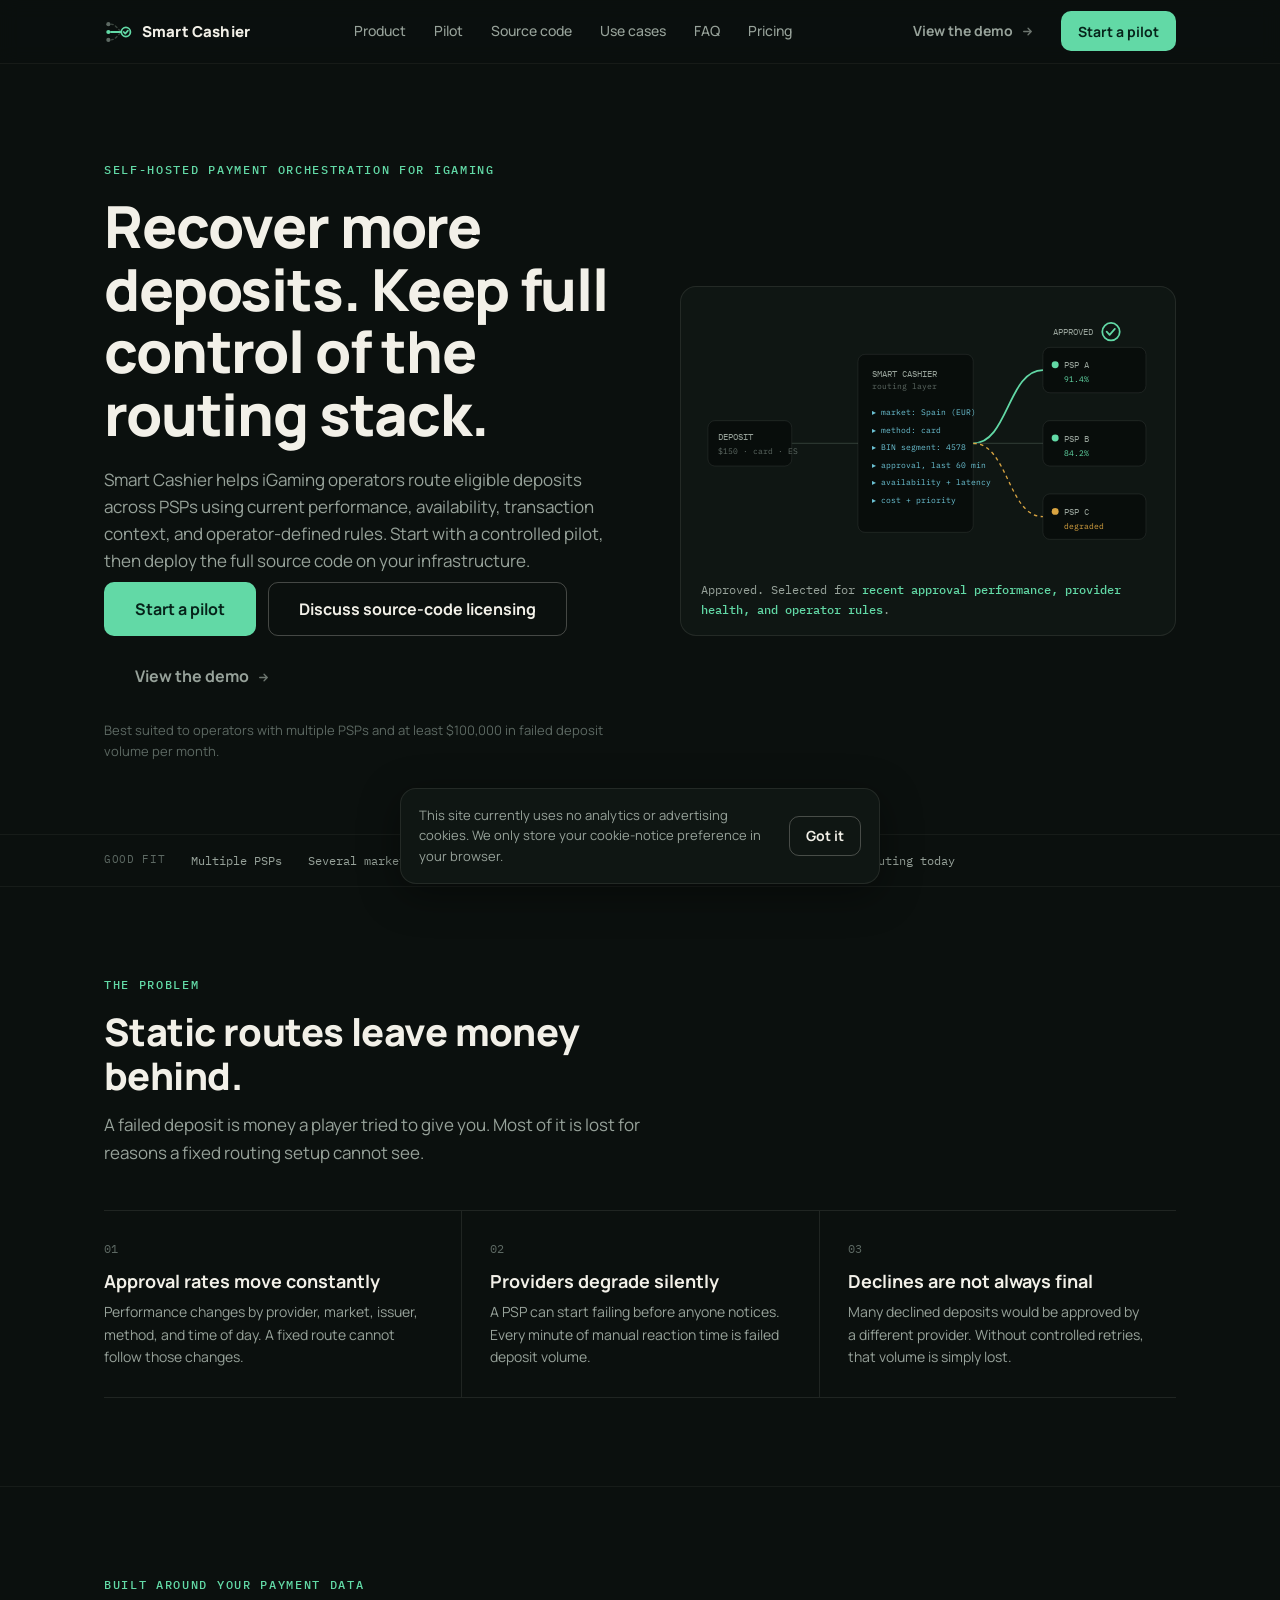
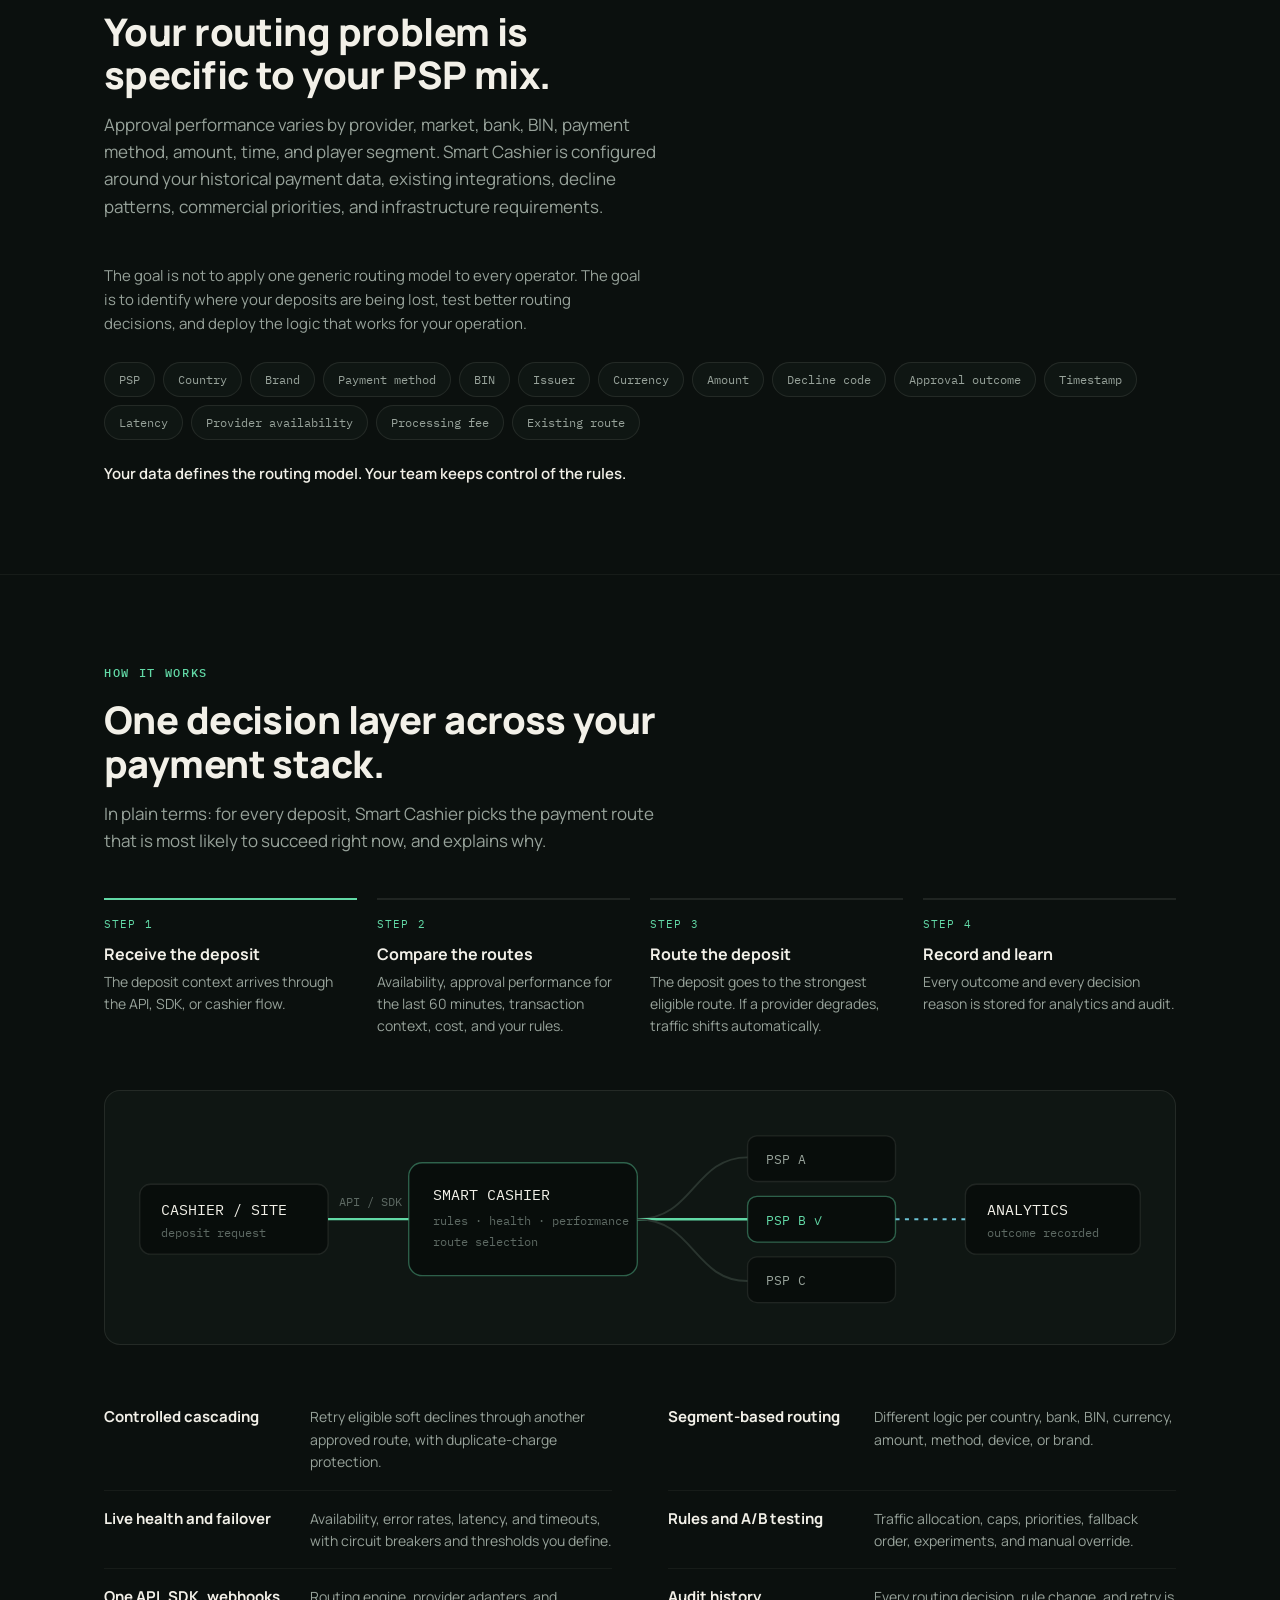
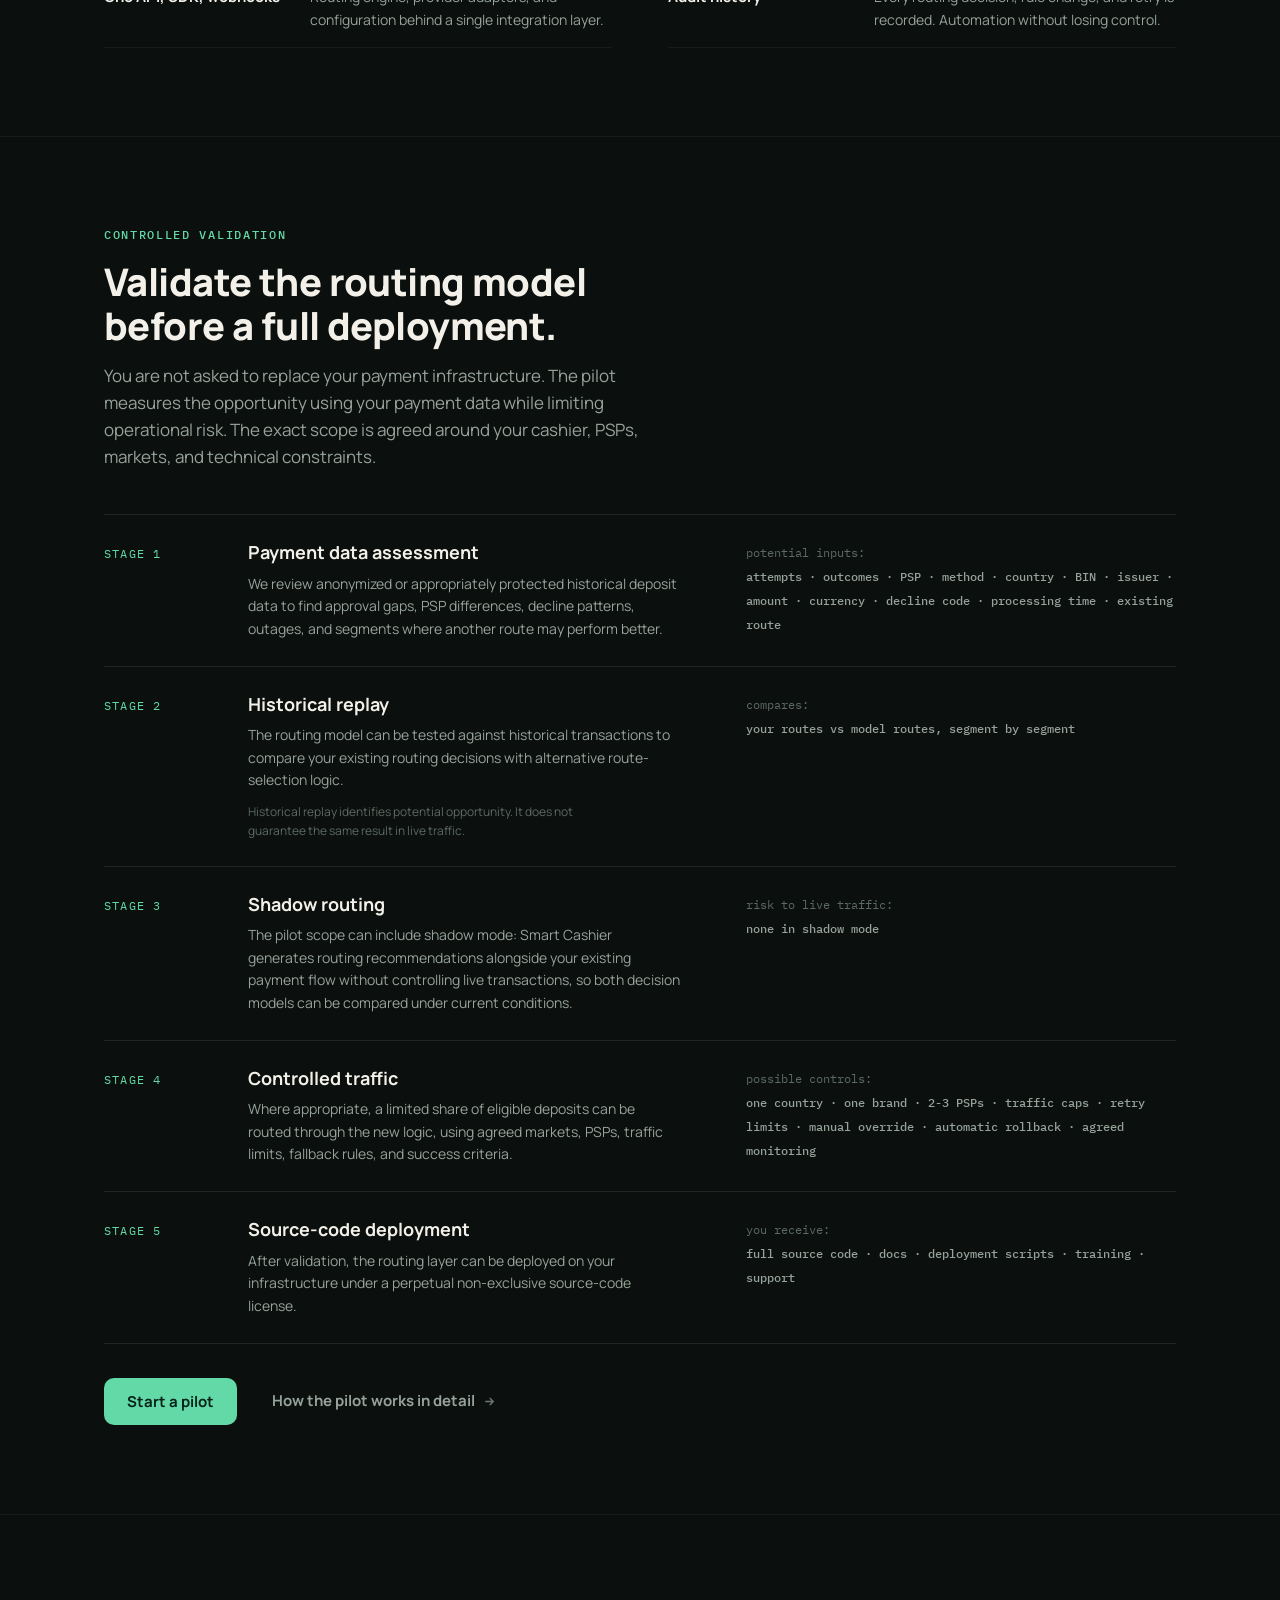
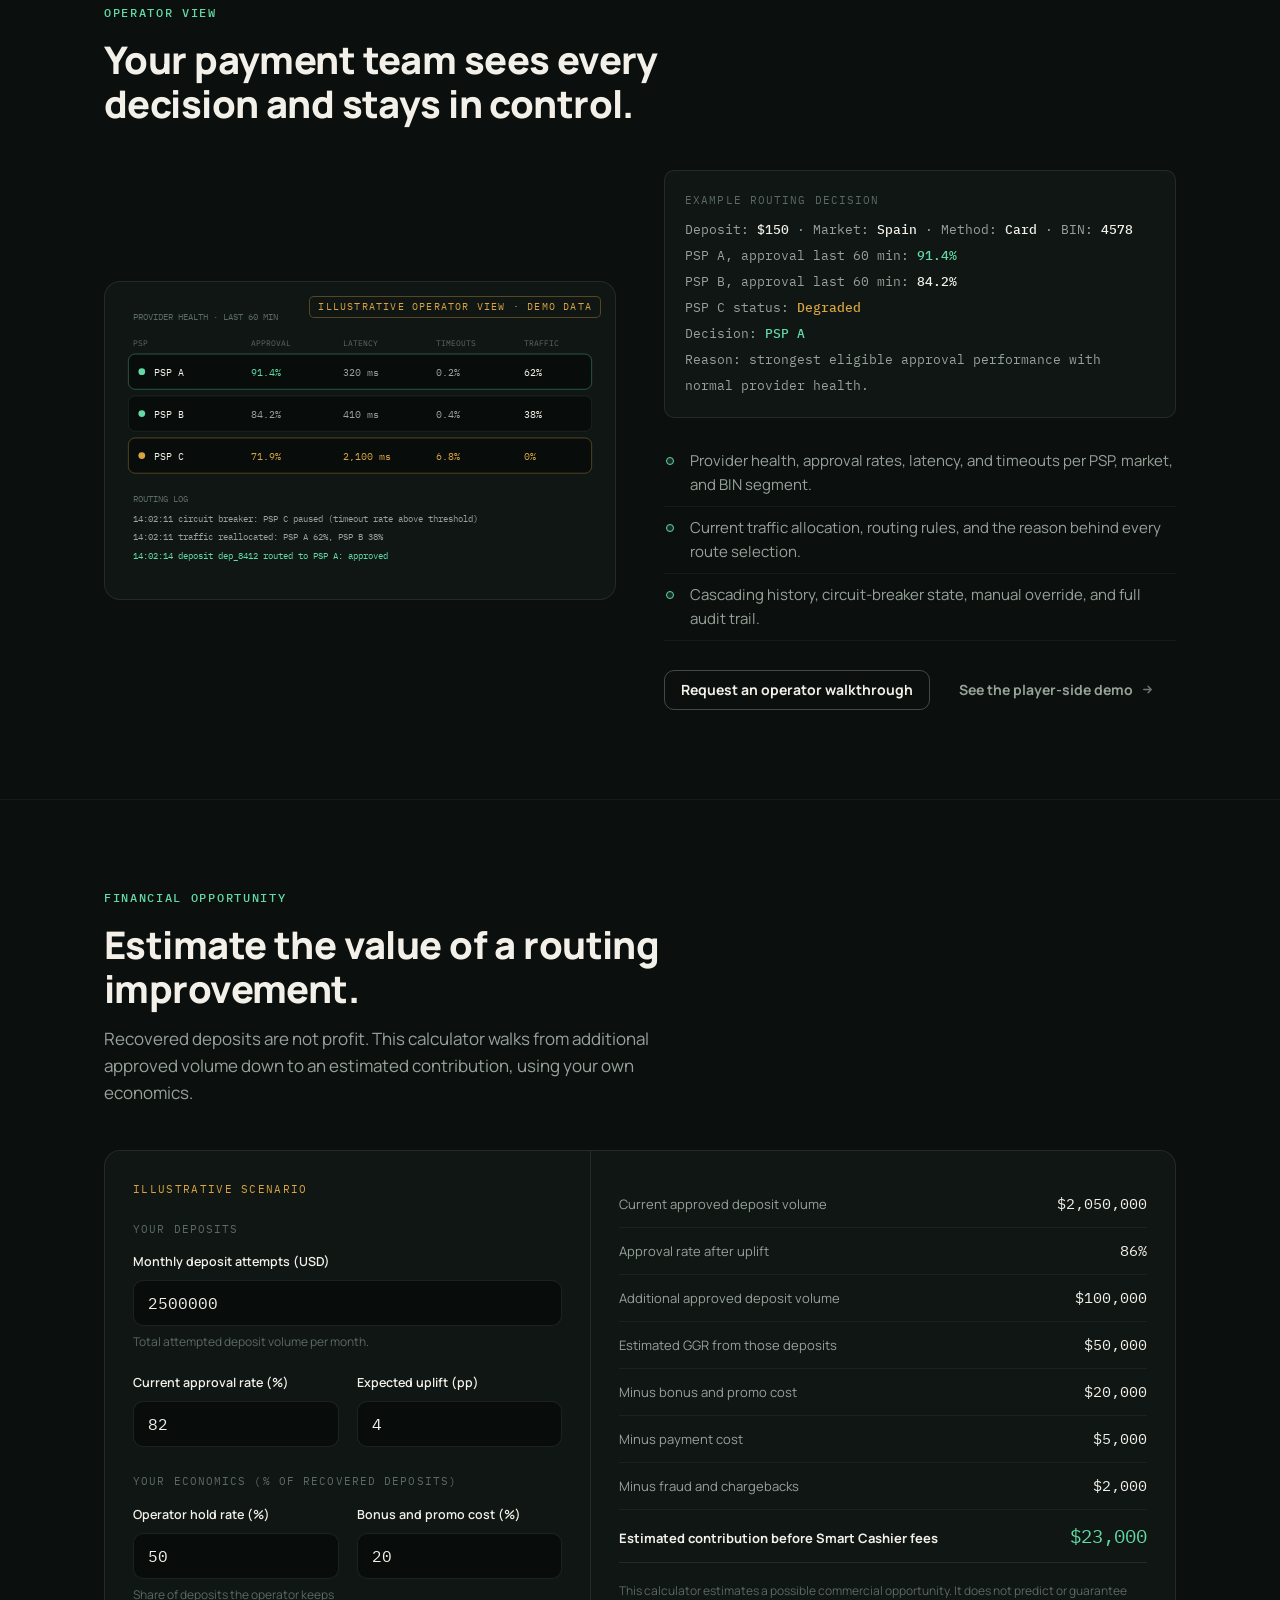
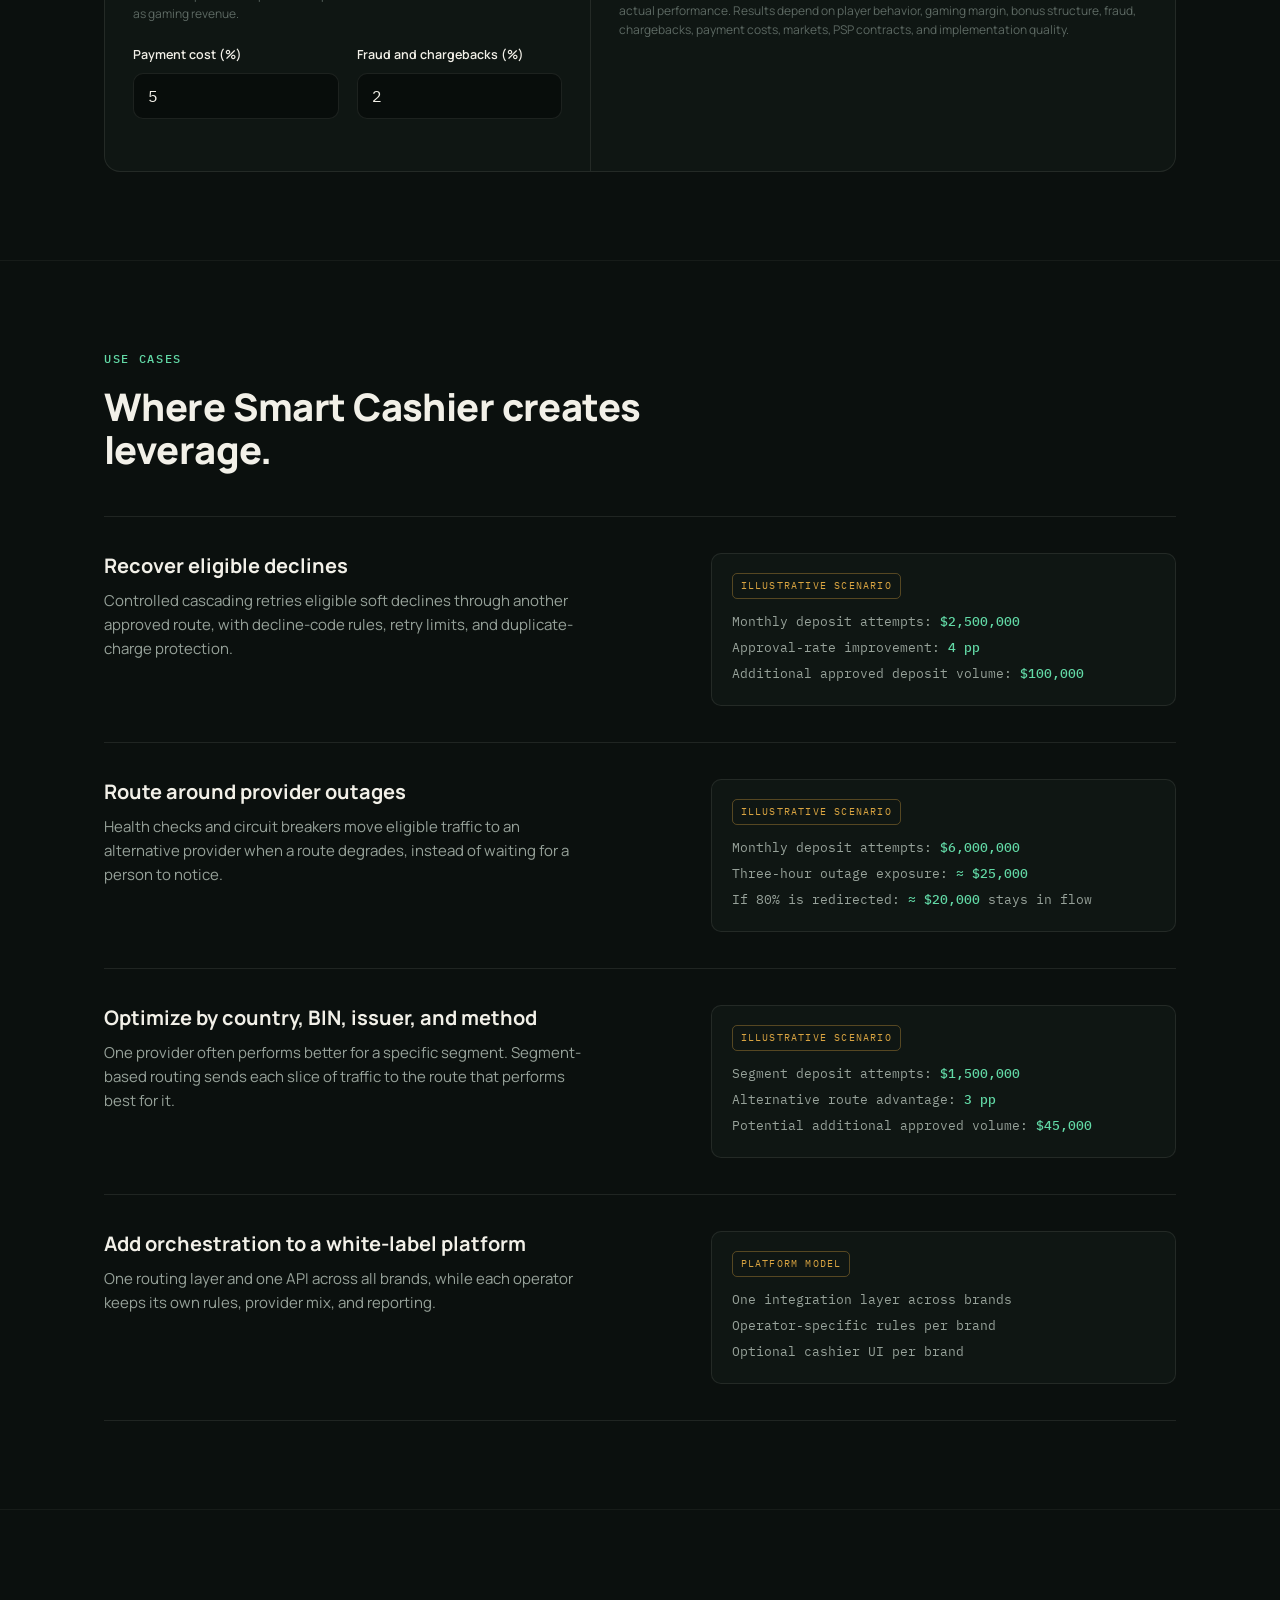
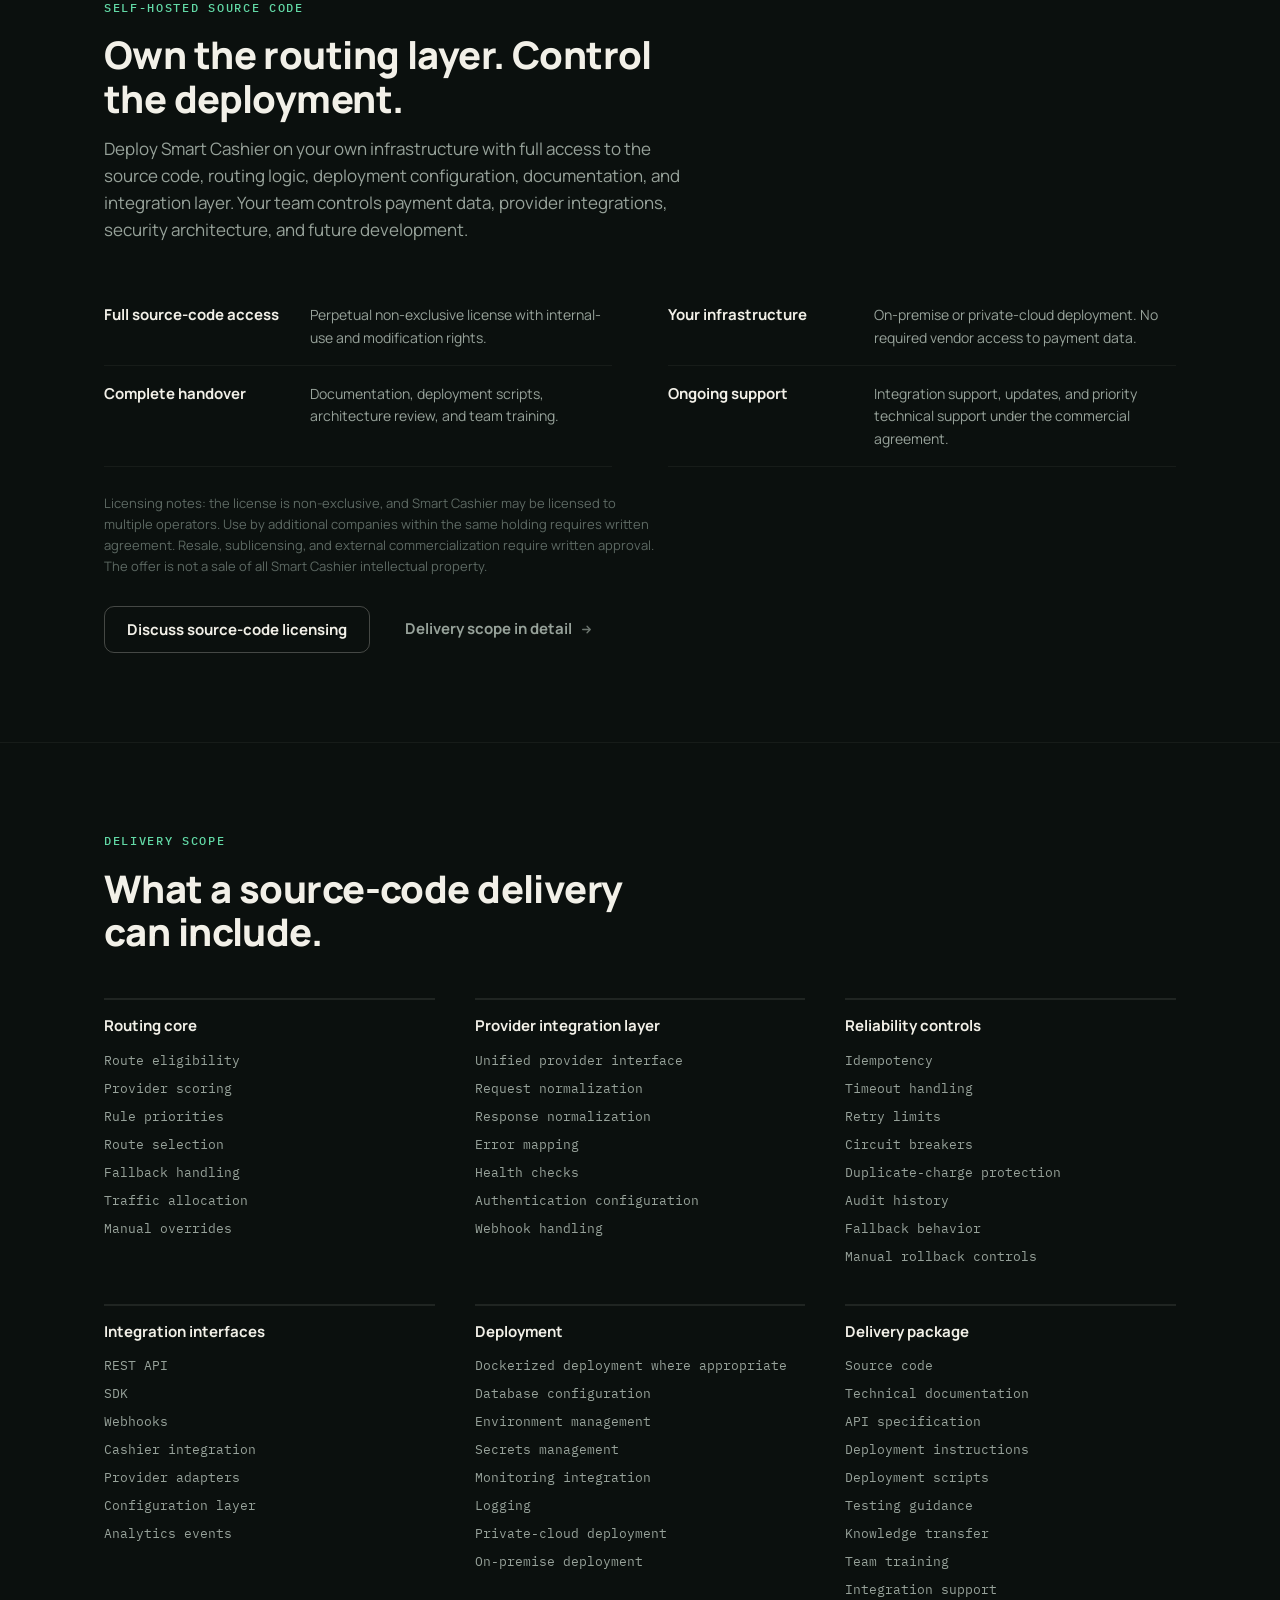
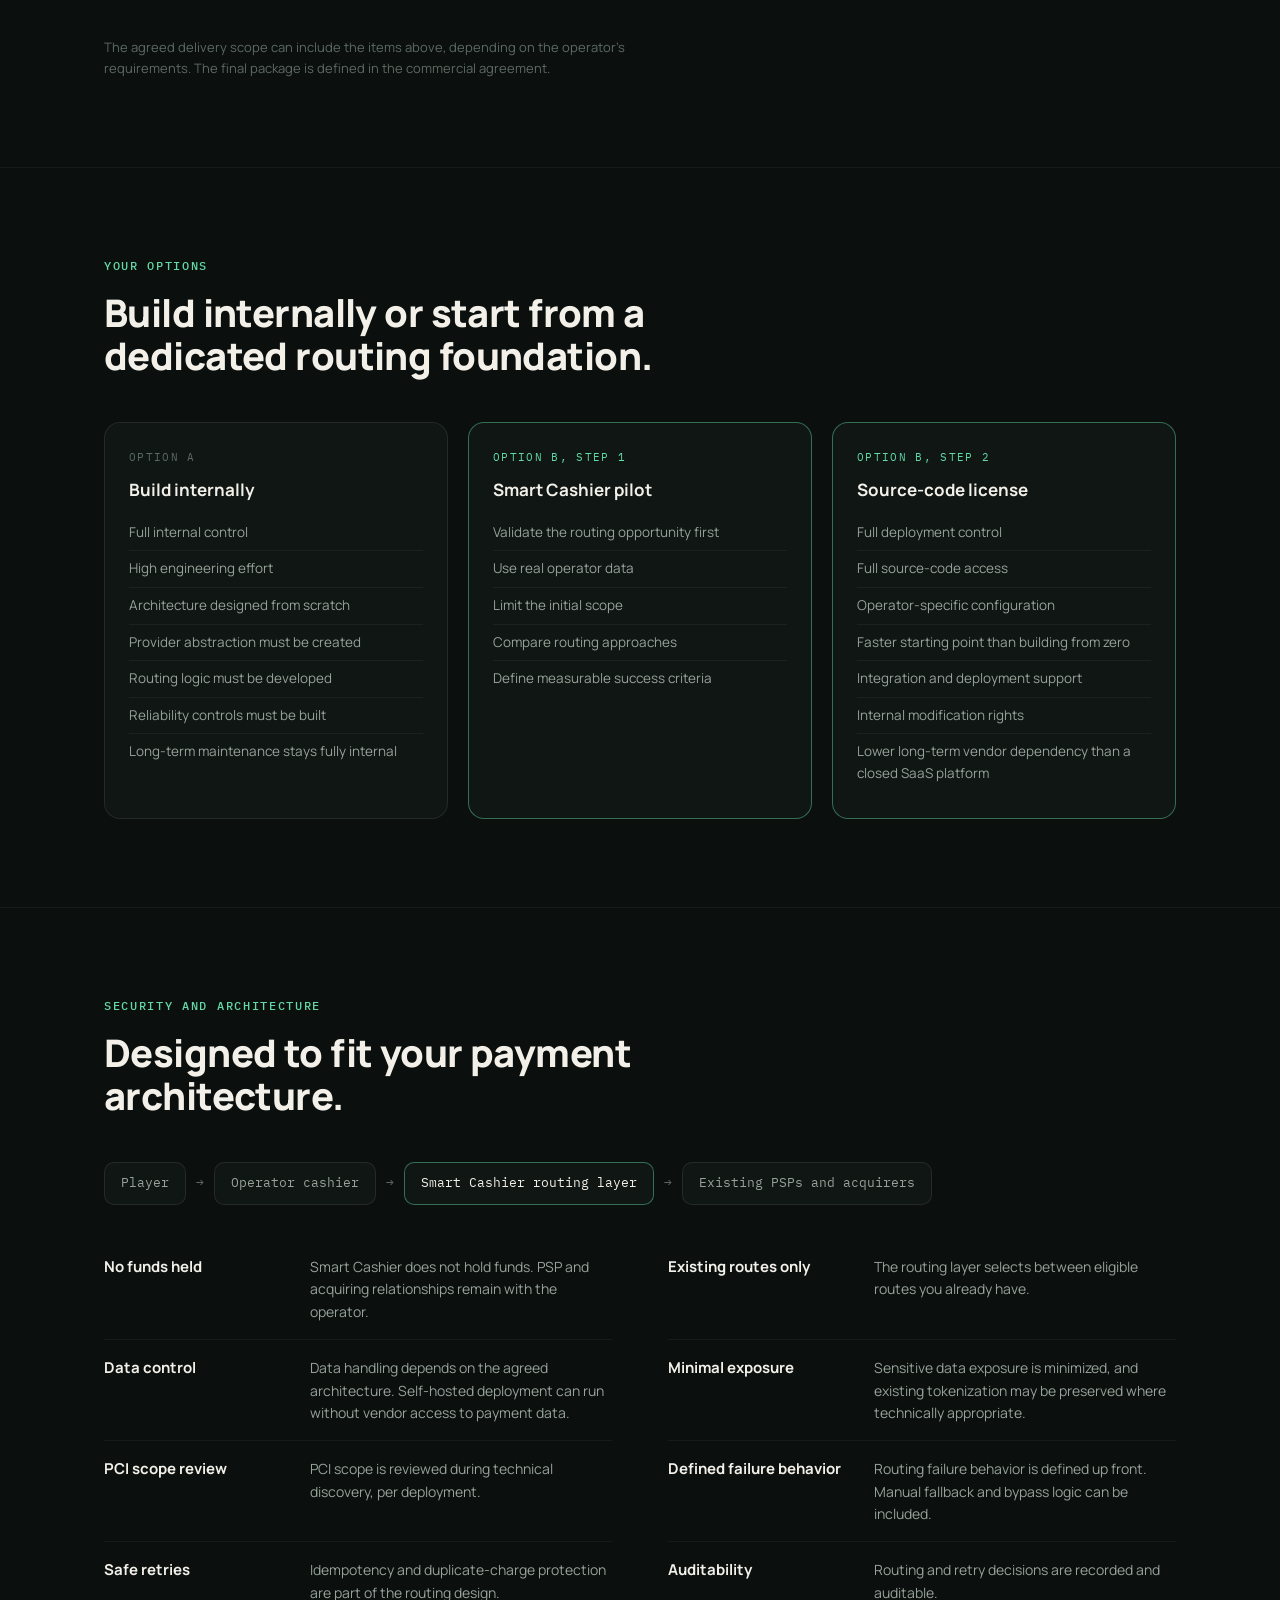
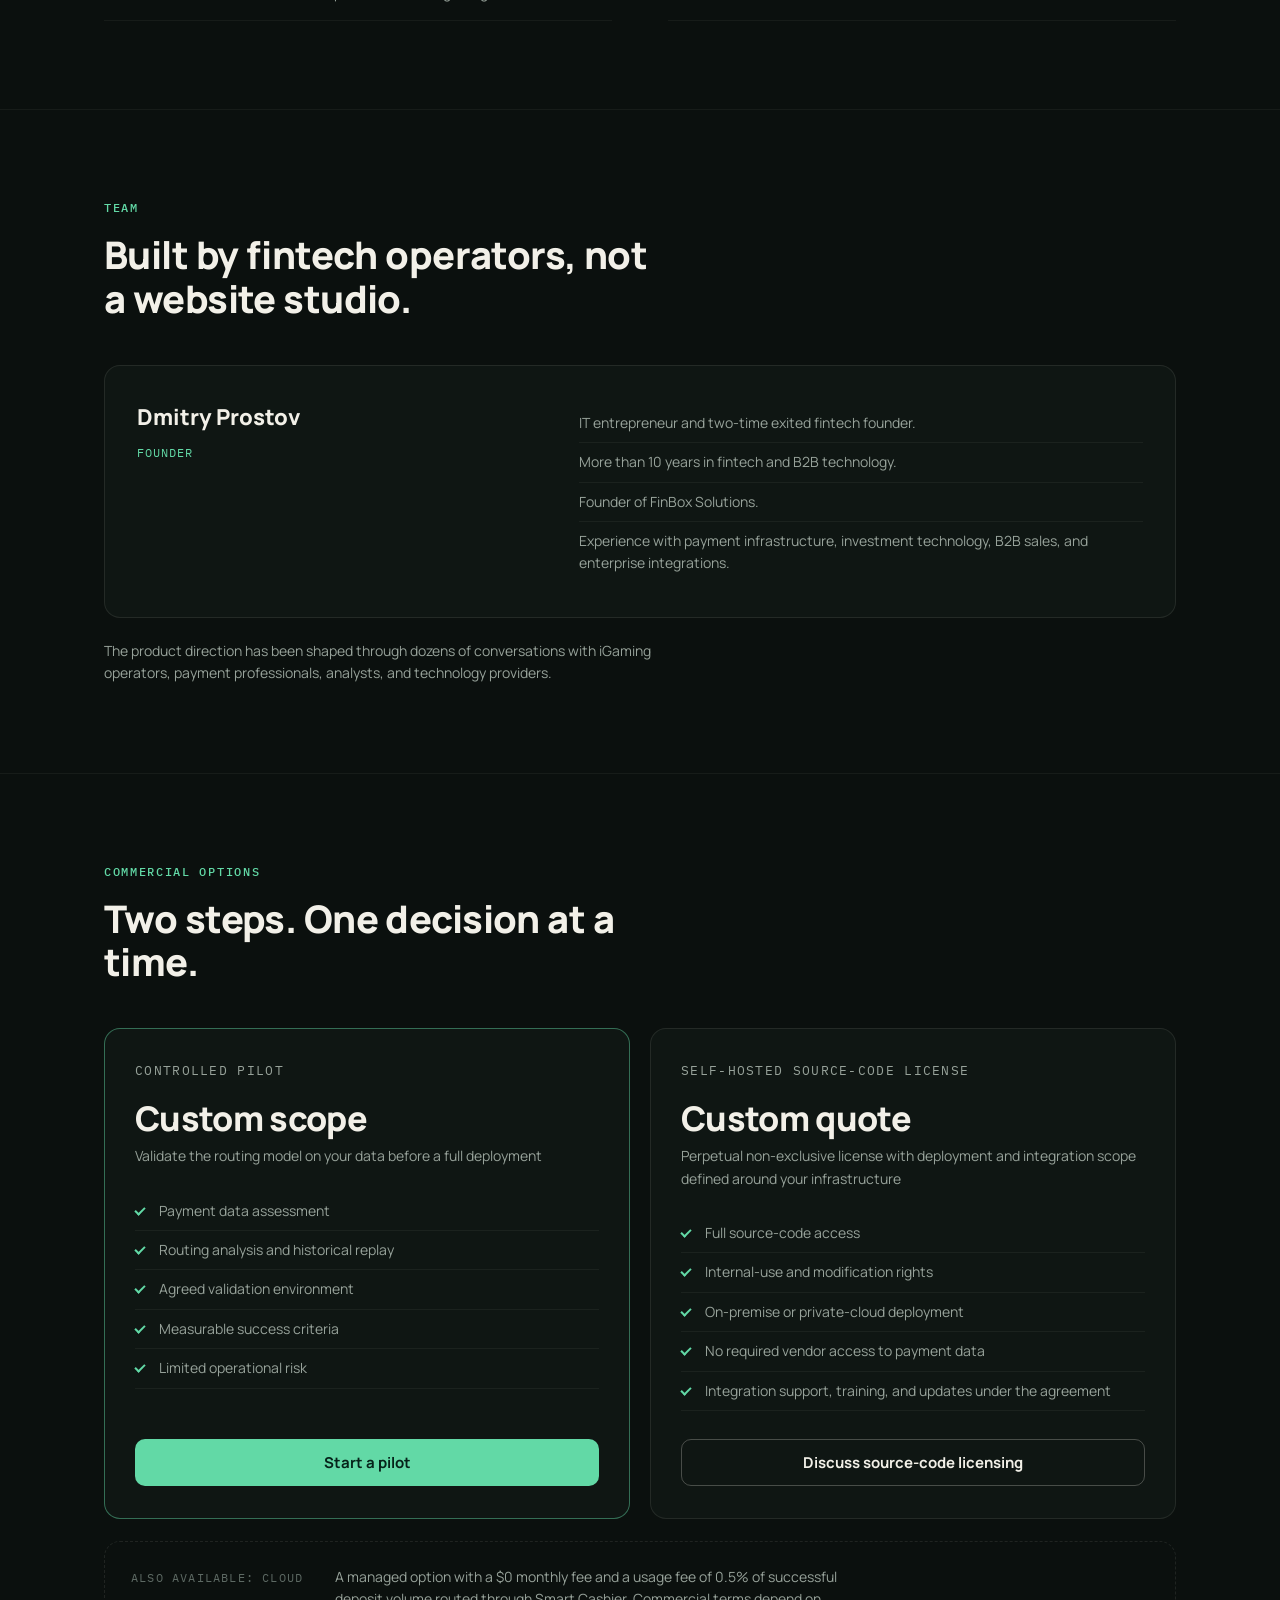
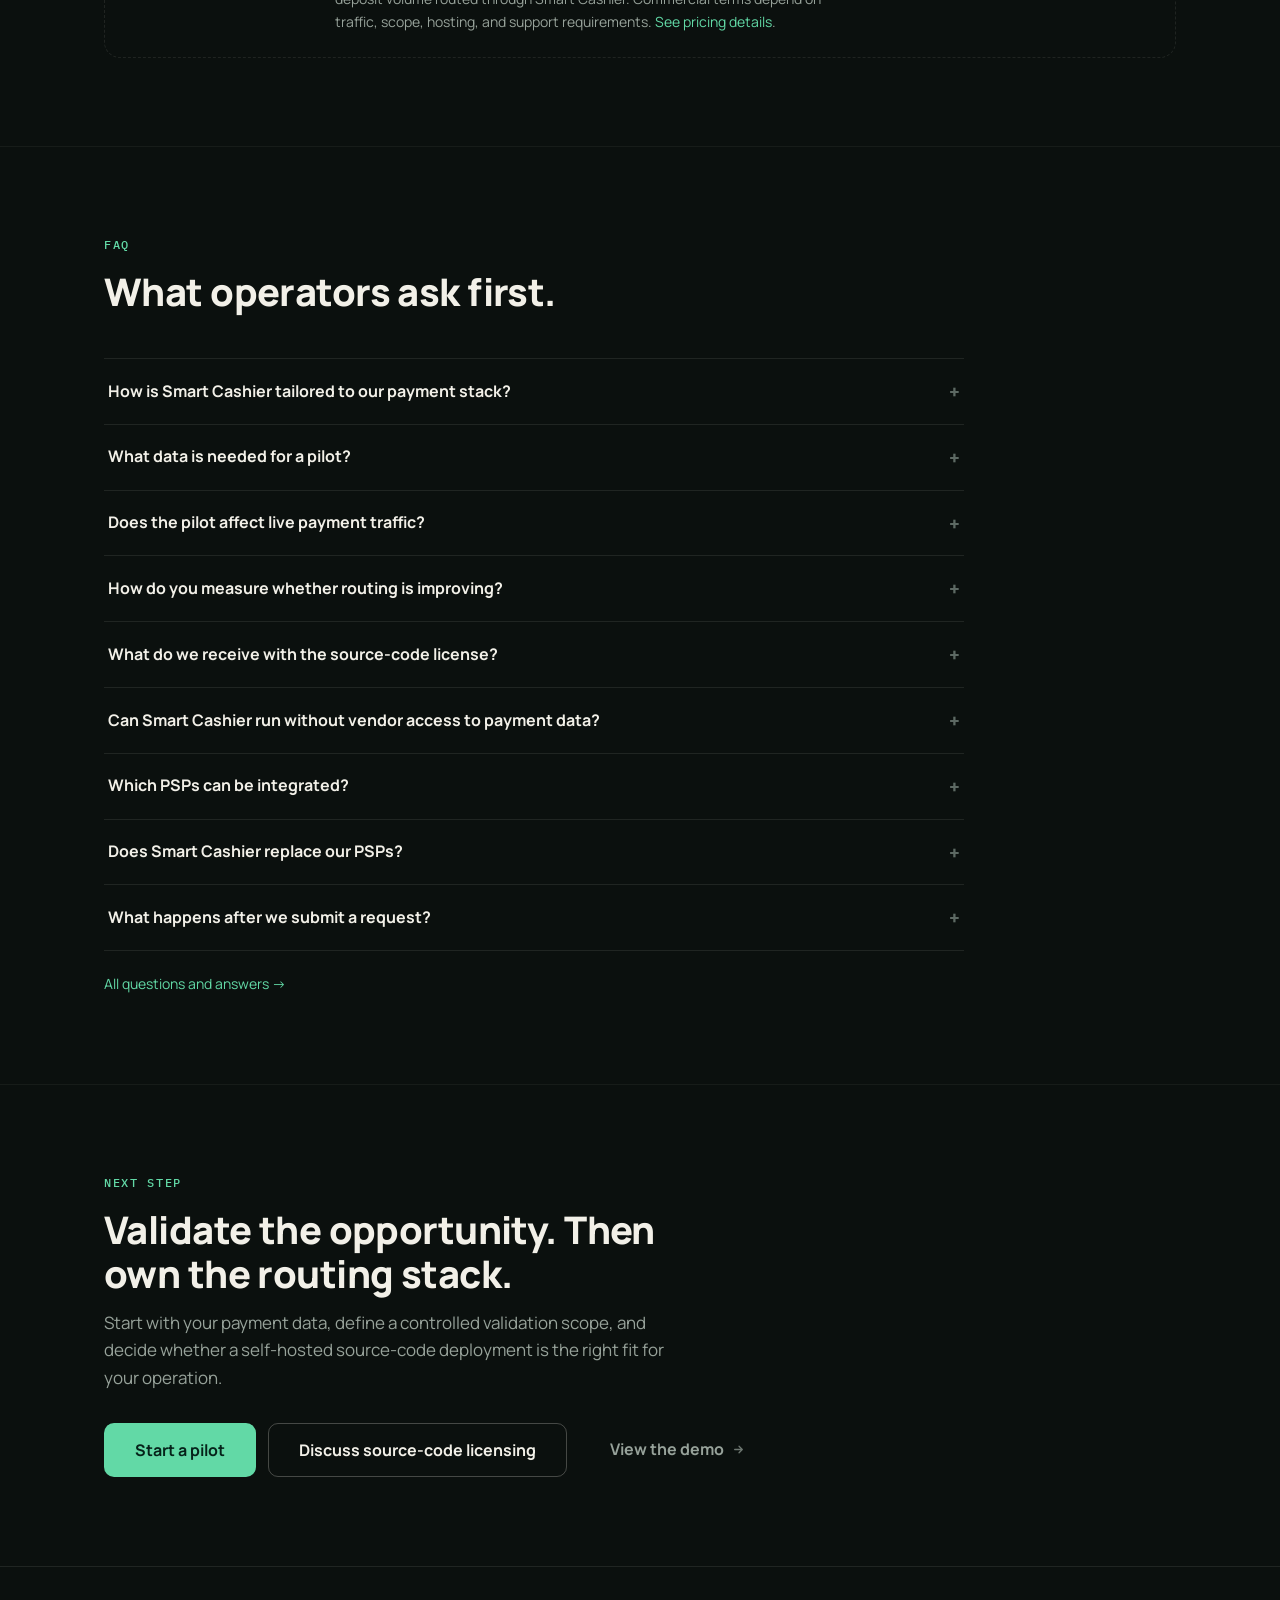
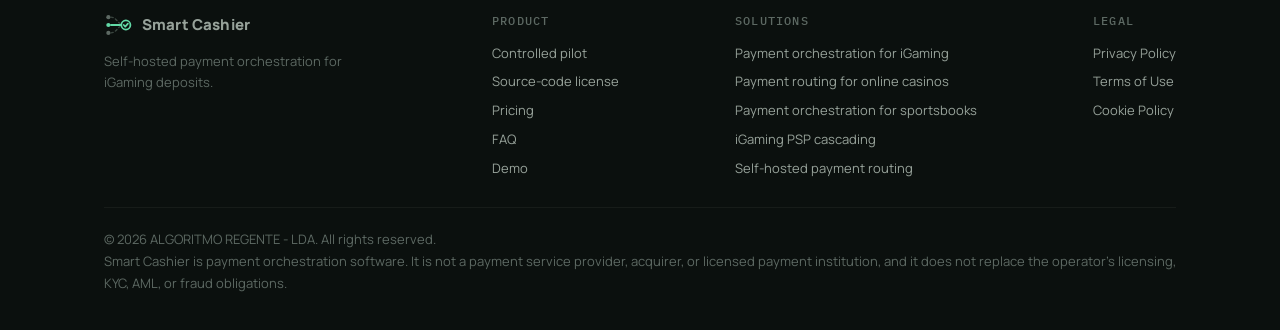
==== commit 819c171f: "Add files via upload" ====
--- a/index.html
+++ b/index.html
@@ -3,31 +3,31 @@
 <head>
 <meta charset="UTF-8">
 <meta name="viewport" content="width=device-width, initial-scale=1.0">
-<title>Smart Cashier | Payment Orchestration for iGaming</title>
-<meta name="description" content="Route iGaming deposits across PSPs using performance, availability, and operator-defined rules. Choose Cloud pricing or deploy the full source code on your infrastructure.">
+<title>Smart Cashier | Self-Hosted Payment Orchestration for iGaming</title>
+<meta name="description" content="Validate smarter iGaming deposit routing using your payment data, then deploy the full Smart Cashier source code on your infrastructure.">
 <link rel="canonical" href="https://artrudolf.github.io/smart-router/">
 <meta name="robots" content="index,follow">
 <meta property="og:type" content="website">
 <meta property="og:site_name" content="Smart Cashier">
-<meta property="og:title" content="Smart Cashier | Payment Orchestration for iGaming">
-<meta property="og:description" content="Route iGaming deposits across PSPs using performance, availability, and operator-defined rules. Choose Cloud pricing or deploy the full source code on your infrastructure.">
+<meta property="og:title" content="Smart Cashier | Self-Hosted Payment Orchestration for iGaming">
+<meta property="og:description" content="Validate smarter iGaming deposit routing using your payment data, then deploy the full Smart Cashier source code on your infrastructure.">
 <meta property="og:url" content="https://artrudolf.github.io/smart-router/">
 <meta property="og:image" content="https://artrudolf.github.io/smart-router/assets/img/og-image.png">
 <meta property="og:image:width" content="1200">
 <meta property="og:image:height" content="630">
 <meta name="twitter:card" content="summary_large_image">
-<meta name="twitter:title" content="Smart Cashier | Payment Orchestration for iGaming">
-<meta name="twitter:description" content="Route iGaming deposits across PSPs using performance, availability, and operator-defined rules. Choose Cloud pricing or deploy the full source code on your infrastructure.">
+<meta name="twitter:title" content="Smart Cashier | Self-Hosted Payment Orchestration for iGaming">
+<meta name="twitter:description" content="Validate smarter iGaming deposit routing using your payment data, then deploy the full Smart Cashier source code on your infrastructure.">
 <meta name="twitter:image" content="https://artrudolf.github.io/smart-router/assets/img/og-image.png">
 <link rel="icon" type="image/svg+xml" href="assets/img/favicon.svg">
 <link rel="preconnect" href="https://fonts.googleapis.com">
 <link rel="preconnect" href="https://fonts.gstatic.com" crossorigin>
 <link href="https://fonts.googleapis.com/css2?family=Manrope:wght@400;500;600;700;800&family=IBM+Plex+Mono:wght@400;500&display=swap" rel="stylesheet">
 <link rel="stylesheet" href="assets/css/main.css">
-<script type="application/ld+json">{"@context": "https://schema.org", "@type": "Organization", "name": "ALGORITMO REGENTE - LDA", "url": "https://artrudolf.github.io/smart-router/", "logo": "https://artrudolf.github.io/smart-router/assets/img/logo.svg", "brand": {"@type": "Brand", "name": "Smart Cashier"}}</script>
+<script type="application/ld+json">{"@context": "https://schema.org", "@type": "Organization", "name": "ALGORITMO REGENTE - LDA", "url": "https://artrudolf.github.io/smart-router/", "logo": "https://artrudolf.github.io/smart-router/assets/img/logo.svg", "brand": {"@type": "Brand", "name": "Smart Cashier"}, "founder": {"@type": "Person", "name": "Dmitry Prostov"}}</script>
 <script type="application/ld+json">{"@context": "https://schema.org", "@type": "WebSite", "name": "Smart Cashier", "url": "https://artrudolf.github.io/smart-router/"}</script>
-<script type="application/ld+json">{"@context": "https://schema.org", "@type": "SoftwareApplication", "name": "Smart Cashier", "applicationCategory": "BusinessApplication", "operatingSystem": "Web, Self-Hosted", "description": "Payment orchestration for iGaming. Routes each eligible deposit to the provider most likely to approve it.", "offers": [{"@type": "Offer", "name": "Cloud", "description": "$0 monthly fee. Usage fee of 0.5% of successful deposit volume routed through Smart Cashier.", "price": "0", "priceCurrency": "USD"}, {"@type": "Offer", "name": "Self-Hosted", "description": "Custom quote. Full source code and deployment control under a perpetual non-exclusive license."}]}</script>
-<script type="application/ld+json">{"@context": "https://schema.org", "@type": "FAQPage", "mainEntity": [{"@type": "Question", "name": "What is Smart Cashier?", "acceptedAnswer": {"@type": "Answer", "text": "Smart Cashier is payment orchestration software for iGaming operators. It sits between your cashier and your payment service providers (PSPs) and routes each eligible deposit to the route with the strongest expected outcome, based on recent performance, availability, cost, and your rules."}}, {"@type": "Question", "name": "What is payment orchestration?", "acceptedAnswer": {"@type": "Answer", "text": "Payment orchestration is a control layer that manages how transactions are distributed across multiple PSPs, gateways, and payment methods. Instead of one static route, the orchestration layer selects the best available route for each transaction and moves traffic when conditions change."}}, {"@type": "Question", "name": "Is Smart Cashier a payment service provider?", "acceptedAnswer": {"@type": "Answer", "text": "No. Smart Cashier is orchestration software, not a regulated payment provider. It does not process, acquire, or settle funds itself. Money continues to move through your existing PSPs and acquirers."}}, {"@type": "Question", "name": "Does Smart Cashier replace our existing PSPs?", "acceptedAnswer": {"@type": "Answer", "text": "No. It works on top of the PSPs you already have contracts with, and helps you get more value from that mix. You keep your provider relationships and can add or remove providers behind one integration layer."}}, {"@type": "Question", "name": "Is the product already processing live customer payments?", "acceptedAnswer": {"@type": "Answer", "text": "The current public version is a working product demo. Production PSP integrations and routing scope are implemented around each operator's existing cashier and PSP stack as part of the commercial engagement."}}, {"@type": "Question", "name": "What does the public demo show?", "acceptedAnswer": {"@type": "Answer", "text": "The demo shows the deposit experience from the player's point of view: amount selection, route evaluation, payment methods compared by approval-style metrics, a recommended route, and a confirmation. It illustrates the product concept and interface."}}, {"@type": "Question", "name": "Are the demo metrics real customer results?", "acceptedAnswer": {"@type": "Answer", "text": "No. All numbers in the demo (approval rates, deposit counts, provider counts, routing times) are demonstration data used to illustrate the interface. They are not customer results."}}, {"@type": "Question", "name": "What information can a routing decision use?", "acceptedAnswer": {"@type": "Answer", "text": "The routing model can use recent approval rates, country, BIN, card issuer, bank, currency, deposit amount, payment method, device, time, provider availability, gateway load, processing cost, and operator-defined priorities. The exact signals depend on the agreed integration scope and applicable law."}}, {"@type": "Question", "name": "What happens when a PSP becomes unavailable?", "acceptedAnswer": {"@type": "Answer", "text": "Smart Cashier is designed to monitor availability, error rates, latency, and timeouts. When a route crosses an operator-defined threshold, eligible traffic can be moved to an alternative approved route automatically, so an outage does not stop the entire deposit flow."}}, {"@type": "Question", "name": "Does Smart Cashier support cascading?", "acceptedAnswer": {"@type": "Answer", "text": "Yes, in a controlled form. For eligible soft declines, a deposit can be retried through another approved route according to operator-defined rules: decline-code eligibility, retry limits, time windows, and provider restrictions. Not every declined payment should be retried."}}, {"@type": "Question", "name": "How do you prevent duplicate charges during retries?", "acceptedAnswer": {"@type": "Answer", "text": "Cascading is designed with duplicate-charge protection: idempotent retry logic, decline-code eligibility checks, retry limits, time windows, and a full retry history for every transaction."}}, {"@type": "Question", "name": "Does Smart Cashier support deposits and withdrawals?", "acceptedAnswer": {"@type": "Answer", "text": "The public offer focuses on deposits. Withdrawal orchestration is not part of the current public offer."}}, {"@type": "Question", "name": "What is included in Cloud?", "acceptedAnswer": {"@type": "Answer", "text": "Routing engine access, API and integration support based on the agreed scope, an optional cashier UI based on the agreed scope, product updates, and standard support. Cloud has no monthly subscription, no setup fee, no integration fee, and no minimum commitment. It does not include source-code access."}}, {"@type": "Question", "name": "How does the 0.5% Cloud fee work?", "acceptedAnswer": {"@type": "Answer", "text": "The fee is 0.5% of the USD value of successful deposits routed through Smart Cashier. Failed deposits are not included. Final definitions, reporting, exclusions, and invoicing are documented in the commercial agreement."}}, {"@type": "Question", "name": "Who pays for hosting and infrastructure?", "acceptedAnswer": {"@type": "Answer", "text": "The customer pays for hosting, infrastructure, PSP fees, acquiring fees, third-party services, and any other external processing costs. The Cloud fee covers the Smart Cashier software and support described in the agreement."}}, {"@type": "Question", "name": "What is included in Self-Hosted?", "acceptedAnswer": {"@type": "Answer", "text": "Full source-code access under a perpetual non-exclusive license, internal-use and modification rights, on-premise or private-cloud deployment, documentation, deployment scripts, integration support, architecture review, team training, product updates under the agreement, and priority support."}}, {"@type": "Question", "name": "Can Self-Hosted run without vendor access to payment data?", "acceptedAnswer": {"@type": "Answer", "text": "Yes. Self-Hosted is designed so the software can run entirely on your infrastructure, without vendor access to payment data."}}, {"@type": "Question", "name": "Can companies in the same holding use the source code?", "acceptedAnswer": {"@type": "Answer", "text": "Use by additional companies in the same holding requires written agreement. The standard license covers the licensed operator."}}, {"@type": "Question", "name": "Can we resell or sublicense the source code?", "acceptedAnswer": {"@type": "Answer", "text": "Resale, sublicensing, and external commercialization all require written approval. There is no offer to sell the entire Smart Cashier intellectual property."}}, {"@type": "Question", "name": "Is the Self-Hosted license exclusive?", "acceptedAnswer": {"@type": "Answer", "text": "No. The license is non-exclusive. Smart Cashier may be licensed to multiple operators."}}, {"@type": "Question", "name": "Which PSPs are currently supported?", "acceptedAnswer": {"@type": "Answer", "text": "We do not publish a list of supported PSPs. Production integrations are scoped around the PSPs, gateways, and payment methods in your existing stack as part of the commercial engagement."}}, {"@type": "Question", "name": "Do you provide an API, SDK, and cashier UI?", "acceptedAnswer": {"@type": "Answer", "text": "The product architecture includes a single API, an SDK, webhooks, the routing engine, provider adapters, a configuration layer, and an analytics interface. A cashier UI is optional and depends on your requirements."}}, {"@type": "Question", "name": "How quickly can the product be launched?", "acceptedAnswer": {"@type": "Answer", "text": "It depends on your cashier, PSP mix, and integration scope. The first commercial step is a discovery call and technical review, after which we can give a realistic scope and timeline. We do not promise a universal integration timeline."}}, {"@type": "Question", "name": "What happens after we submit a request?", "acceptedAnswer": {"@type": "Answer", "text": "We reply by email to arrange a discovery call and technical review of your payment stack. There is no obligation attached to submitting the form."}}, {"@type": "Question", "name": "Why is an email required to view the demo?", "acceptedAnswer": {"@type": "Answer", "text": "The demo is intended for iGaming businesses. A work email lets us follow up with relevant material and keeps the demo audience qualified. Your email is processed as described in the Privacy Policy."}}, {"@type": "Question", "name": "Does Smart Cashier handle KYC, AML, acquiring, or gambling licensing?", "acceptedAnswer": {"@type": "Answer", "text": "No. Smart Cashier does not replace a PSP, acquirer, payment institution, KYC provider, AML provider, fraud platform, or the operator's licensing and regulatory responsibilities."}}, {"@type": "Question", "name": "How is customer and payment data protected?", "acceptedAnswer": {"@type": "Answer", "text": "The architecture is designed to minimize data exposure: Self-Hosted can run without vendor access to payment data, and Cloud processing follows the data terms in the commercial agreement and the Privacy Policy. Specific security measures are documented per deployment."}}, {"@type": "Question", "name": "Is the financial calculator a guarantee?", "acceptedAnswer": {"@type": "Answer", "text": "No. The calculator shows an illustrative scenario based on the numbers you enter. Additional approved deposit volume is not revenue or profit, and no uplift is guaranteed. Actual results depend on your traffic, PSP mix, markets, decline reasons, and rules."}}]}</script>
+<script type="application/ld+json">{"@context": "https://schema.org", "@type": "SoftwareApplication", "name": "Smart Cashier", "applicationCategory": "BusinessApplication", "operatingSystem": "Self-Hosted, Web", "description": "Self-hosted payment orchestration for iGaming. Validate deposit routing on your payment data through a controlled pilot, then deploy the full source code on your infrastructure."}</script>
+<script type="application/ld+json">{"@context": "https://schema.org", "@type": "FAQPage", "mainEntity": [{"@type": "Question", "name": "How is Smart Cashier tailored to our payment stack?", "acceptedAnswer": {"@type": "Answer", "text": "The routing scope is defined around your cashier, PSPs, payment methods, markets, historical approval data, decline patterns, routing rules, commercial priorities, and infrastructure requirements."}}, {"@type": "Question", "name": "What data is needed for a pilot?", "acceptedAnswer": {"@type": "Answer", "text": "The exact data set depends on the pilot scope. It may include deposit attempts, approval outcomes, PSP, market, payment method, amount, currency, BIN or issuer segment, decline code, processing time, and existing route. Data access and protection requirements are agreed before analysis begins."}}, {"@type": "Question", "name": "Does the pilot affect live payment traffic?", "acceptedAnswer": {"@type": "Answer", "text": "Not necessarily. A pilot can begin with historical analysis or shadow routing. Limited live traffic is used only when appropriate and agreed with the operator."}}, {"@type": "Question", "name": "How do you measure whether routing is improving?", "acceptedAnswer": {"@type": "Answer", "text": "Success criteria are defined before implementation. They may include approval-rate improvement, recovered eligible deposits, reduced outage exposure, routing accuracy, lower timeout rates, or better performance in selected segments."}}, {"@type": "Question", "name": "What do we receive with the source-code license?", "acceptedAnswer": {"@type": "Answer", "text": "Full source-code access under a perpetual non-exclusive license, internal-use and modification rights, on-premise or private-cloud deployment, documentation, deployment scripts, integration support, architecture review, team training, updates under the agreement, and priority support."}}, {"@type": "Question", "name": "Can Smart Cashier run without vendor access to payment data?", "acceptedAnswer": {"@type": "Answer", "text": "Yes. Self-hosted deployment is designed so the software can run entirely on your infrastructure, without vendor access to payment data."}}, {"@type": "Question", "name": "Which PSPs can be integrated?", "acceptedAnswer": {"@type": "Answer", "text": "Integration scope is defined around the PSPs, gateways, payment methods, and APIs in the operator's existing stack. The website does not publish an unsupported universal integration list."}}, {"@type": "Question", "name": "Does Smart Cashier replace our PSPs?", "acceptedAnswer": {"@type": "Answer", "text": "No. It routes deposits across the PSPs you already have contracts with. You keep your provider relationships. Smart Cashier is orchestration software, not a payment provider."}}, {"@type": "Question", "name": "What happens after we submit a request?", "acceptedAnswer": {"@type": "Answer", "text": "We reply by email to arrange a short discovery call and a technical review of your payment stack. There is no obligation attached to submitting the form."}}]}</script>
 </head>
 <body>
 <a class="skip-link" href="#main">Skip to content</a>
@@ -43,14 +43,15 @@
 </svg><span class="brand-word">Smart Cashier</span></a>
     <nav class="site-nav" aria-label="Main">
       <a href="#product">Product</a>
+      <a href="pilot/">Pilot</a>
+      <a href="source-code/">Source code</a>
       <a href="#use-cases">Use cases</a>
+      <a href="faq/">FAQ</a>
       <a href="pricing/">Pricing</a>
-      <a href="#faq">FAQ</a>
     </nav>
     <div class="header-actions">
-      <button class="btn btn-ghost btn-sm" data-open-modal="modal-demo">View the demo <svg class="ext" viewBox="0 0 24 24" fill="none" stroke="currentColor" stroke-width="2.4" aria-hidden="true"><path stroke-linecap="round" stroke-linejoin="round" d="M14 5h5m0 0v5m0-5L9 15M9 5H6a2 2 0 00-2 2v11a2 2 0 002 2h11a2 2 0 002-2v-3"/></svg></button>
-      <button class="btn btn-outline btn-sm" data-open-modal="modal-selfhosted">Get a quote</button>
-      <button class="btn btn-primary btn-sm" data-open-modal="modal-cloud">Get started</button>
+      <a class="btn btn-ghost btn-sm" href="demo/" data-track="demo_click">View the demo <svg class="ext" viewBox="0 0 24 24" fill="none" stroke="currentColor" stroke-width="2.4" aria-hidden="true"><path stroke-linecap="round" stroke-linejoin="round" d="M5 12h14m0 0l-6-6m6 6l-6 6"/></svg></a>
+      <button class="btn btn-primary btn-sm" data-open-modal="modal-pilot" data-track="pilot_cta_click">Start a pilot</button>
       <button class="menu-btn" aria-label="Open menu" aria-expanded="false" aria-controls="mobile-menu">
         <svg viewBox="0 0 24 24" fill="none" stroke="currentColor" stroke-width="2"><path stroke-linecap="round" d="M4 7h16M4 12h16M4 17h16"/></svg>
       </button>
@@ -60,14 +61,16 @@
 <div class="mobile-menu" id="mobile-menu">
   <nav aria-label="Mobile">
     <a href="#product">Product</a>
+    <a href="pilot/">Pilot</a>
+    <a href="source-code/">Source code</a>
     <a href="#use-cases">Use cases</a>
+    <a href="faq/">FAQ</a>
     <a href="pricing/">Pricing</a>
-    <a href="#faq">FAQ</a>
   </nav>
   <div class="menu-ctas">
-    <button class="btn btn-primary" data-open-modal="modal-cloud">Get started</button>
-    <button class="btn btn-outline" data-open-modal="modal-selfhosted">Get a quote</button>
-    <button class="btn btn-ghost" data-open-modal="modal-demo">View the demo <svg class="ext" viewBox="0 0 24 24" fill="none" stroke="currentColor" stroke-width="2.4" aria-hidden="true"><path stroke-linecap="round" stroke-linejoin="round" d="M14 5h5m0 0v5m0-5L9 15M9 5H6a2 2 0 00-2 2v11a2 2 0 002 2h11a2 2 0 002-2v-3"/></svg></button>
+    <button class="btn btn-primary" data-open-modal="modal-pilot" data-track="pilot_cta_click">Start a pilot</button>
+    <button class="btn btn-outline" data-open-modal="modal-sourcecode" data-track="source_code_cta_click">Discuss source-code licensing</button>
+    <a class="btn btn-ghost" href="demo/" data-track="demo_click">View the demo <svg class="ext" viewBox="0 0 24 24" fill="none" stroke="currentColor" stroke-width="2.4" aria-hidden="true"><path stroke-linecap="round" stroke-linejoin="round" d="M5 12h14m0 0l-6-6m6 6l-6 6"/></svg></a>
   </div>
 </div>
 <main id="main">
@@ -75,58 +78,52 @@
 <section class="hero" aria-labelledby="hero-h">
   <div class="wrap hero-grid">
     <div>
-      <p class="eyebrow">Payment orchestration for iGaming</p>
-      <h1 id="hero-h">Turn more deposit attempts into approved payments.</h1>
-      <p class="lede">Smart Cashier routes each eligible deposit to the provider most likely to approve it, redirects traffic around failures, and gives your team one control layer across PSPs.</p>
-      <p class="qualify">Built for iGaming operators with multiple payment providers and meaningful failed deposit volume.</p>
+      <p class="eyebrow">Self-hosted payment orchestration for iGaming</p>
+      <h1 id="hero-h">Recover more deposits. Keep full control of the routing stack.</h1>
+      <p class="lede">Smart Cashier helps iGaming operators route eligible deposits across PSPs using current performance, availability, transaction context, and operator-defined rules. Start with a controlled pilot, then deploy the full source code on your infrastructure.</p>
       <div class="cta-row">
-<button class="btn btn-primary btn-lg" data-open-modal="modal-cloud">Get started</button>
-<button class="btn btn-outline btn-lg" data-open-modal="modal-selfhosted">Get a quote</button>
-<button class="btn btn-ghost btn-lg" data-open-modal="modal-demo">View the demo <svg class="ext" viewBox="0 0 24 24" fill="none" stroke="currentColor" stroke-width="2.4" aria-hidden="true"><path stroke-linecap="round" stroke-linejoin="round" d="M14 5h5m0 0v5m0-5L9 15M9 5H6a2 2 0 00-2 2v11a2 2 0 002 2h11a2 2 0 002-2v-3"/></svg></button>
-</div>
-      <p class="micro">Cloud with no monthly fee. Or self-host with full source-code control.</p>
-    </div>
-    <div><div class="routing-visual" id="routing-visual" role="img" aria-label="Diagram: a deposit enters the Smart Cashier routing layer, Provider B degrades, and the deposit is routed to Provider A and approved.">
+<button class="btn btn-primary btn-lg" data-open-modal="modal-pilot" data-track="pilot_cta_click">Start a pilot</button>
+<button class="btn btn-outline btn-lg" data-open-modal="modal-sourcecode" data-track="source_code_cta_click">Discuss source-code licensing</button>
+<a class="btn btn-ghost btn-lg" href="demo/" data-track="demo_click">View the demo <svg class="ext" viewBox="0 0 24 24" fill="none" stroke="currentColor" stroke-width="2.4" aria-hidden="true"><path stroke-linecap="round" stroke-linejoin="round" d="M5 12h14m0 0l-6-6m6 6l-6 6"/></svg></a>
+</div>
+      <p class="micro">Best suited to operators with multiple PSPs and at least $100,000 in failed deposit volume per month.</p>
+    </div>
+    <div><div class="routing-visual" id="routing-visual" role="img" aria-label="Diagram: a deposit enters the Smart Cashier routing layer, Provider C degrades, and the deposit is routed to Provider A and approved.">
 <svg viewBox="0 0 520 300" fill="none" xmlns="http://www.w3.org/2000/svg" aria-hidden="true">
-  <!-- deposit node -->
   <rect x="8" y="128" width="96" height="52" rx="8" class="rv-box" stroke-width="1"/>
   <text x="20" y="150" class="rv-node-label">DEPOSIT</text>
-  <text x="20" y="166" class="rv-node-sub">$120 &middot; card &middot; PT</text>
+  <text x="20" y="166" class="rv-node-sub">$150 &middot; card &middot; ES</text>
   <path id="route-in" d="M104 154 L 180 154" class="rv-route"/>
-  <!-- routing layer -->
   <rect x="180" y="52" width="132" height="204" rx="10" class="rv-box" stroke-width="1"/>
   <text x="196" y="78" class="rv-node-label" fill="#f2f0e8">SMART CASHIER</text>
   <text x="196" y="92" class="rv-node-sub">routing layer</text>
-  <text x="196" y="122" class="rv-signal">&#9656; country: PT</text>
+  <text x="196" y="122" class="rv-signal">&#9656; market: Spain (EUR)</text>
   <text x="196" y="142" class="rv-signal">&#9656; method: card</text>
-  <text x="196" y="162" class="rv-signal">&#9656; issuer BIN: 4571</text>
-  <text x="196" y="182" class="rv-signal">&#9656; last 60 min perf.</text>
-  <text x="196" y="202" class="rv-signal">&#9656; cost + limits</text>
-  <text x="196" y="222" class="rv-signal">&#9656; operator rules</text>
-  <!-- routes -->
+  <text x="196" y="162" class="rv-signal">&#9656; BIN segment: 4578</text>
+  <text x="196" y="182" class="rv-signal">&#9656; approval, last 60 min</text>
+  <text x="196" y="202" class="rv-signal">&#9656; availability + latency</text>
+  <text x="196" y="222" class="rv-signal">&#9656; cost + priority</text>
   <path id="route-a" d="M312 154 C 352 154, 352 70, 392 70" class="rv-route"/>
   <path id="route-b" d="M312 154 L 392 154" class="rv-route"/>
   <path id="route-c" d="M312 154 C 352 154, 352 238, 392 238" class="rv-route"/>
-  <!-- providers -->
   <g>
     <rect x="392" y="44" width="118" height="52" rx="8" class="rv-box" stroke-width="1"/>
     <circle id="health-a" cx="406" cy="64" r="4" class="rv-health ok"/>
-    <text x="416" y="68" class="rv-node-label">PROVIDER A</text>
-    <text id="badge-a" x="416" y="84" class="rv-badge" fill="#62d9a6">97.1%</text>
+    <text x="416" y="68" class="rv-node-label">PSP A</text>
+    <text id="badge-a" x="416" y="84" class="rv-badge" fill="#62d9a6">91.4%</text>
   </g>
   <g>
     <rect x="392" y="128" width="118" height="52" rx="8" class="rv-box" stroke-width="1"/>
     <circle id="health-b" cx="406" cy="148" r="4" class="rv-health ok"/>
-    <text x="416" y="152" class="rv-node-label">PROVIDER B</text>
-    <text id="badge-b" x="416" y="168" class="rv-badge" fill="#62d9a6">93.4%</text>
+    <text x="416" y="152" class="rv-node-label">PSP B</text>
+    <text id="badge-b" x="416" y="168" class="rv-badge" fill="#62d9a6">84.2%</text>
   </g>
   <g>
     <rect x="392" y="212" width="118" height="52" rx="8" class="rv-box" stroke-width="1"/>
     <circle id="health-c" cx="406" cy="232" r="4" class="rv-health ok"/>
-    <text x="416" y="236" class="rv-node-label">PROVIDER C</text>
-    <text id="badge-c" x="416" y="252" class="rv-badge" fill="#62d9a6">91.8%</text>
+    <text x="416" y="236" class="rv-node-label">PSP C</text>
+    <text id="badge-c" x="416" y="252" class="rv-badge" fill="#62d9a6">88.6%</text>
   </g>
-  <!-- approved marker -->
   <g id="rv-approved" opacity="0">
     <circle cx="470" cy="26" r="10" stroke="#62d9a6" stroke-width="2"/>
     <path d="M465 26 l3.4 3.6 6-6.8" stroke="#62d9a6" stroke-width="2" stroke-linecap="round" stroke-linejoin="round"/>
@@ -134,49 +131,73 @@
   </g>
   <circle id="rv-dot" r="4" cx="104" cy="154" class="rv-dot"/>
 </svg>
-<p class="rv-caption" id="rv-caption">Deposit attempt received.</p>
+<p class="rv-caption" id="rv-caption">Deposit attempt received: $150, card, Spain.</p>
 </div></div>
   </div>
 </section>
+
+<div class="qualify-strip" role="note" aria-label="Who this is for">
+  <div class="wrap">
+    <span class="q-lead">Good fit</span>
+    <span>Multiple PSPs</span>
+    <span>Several markets or brands</span>
+    <span><b>$100k+</b> failed deposits monthly</span>
+    <span>Static or manual routing today</span>
+  </div>
+</div>
 
 <section aria-labelledby="problem-h">
   <div class="wrap">
     <div class="section-head reveal">
       <p class="eyebrow">The problem</p>
       <h2 id="problem-h">Static routes leave money behind.</h2>
+      <p class="lede">A failed deposit is money a player tried to give you. Most of it is lost for reasons a fixed routing setup cannot see.</p>
     </div>
     <div class="problem-grid reveal">
       <div class="problem-item">
         <span class="num">01</span>
         <h3>Approval rates move constantly</h3>
-        <p>Approval performance changes by provider, market, issuer, payment method, and time. A fixed route cannot follow those changes.</p>
+        <p>Performance changes by provider, market, issuer, method, and time of day. A fixed route cannot follow those changes.</p>
       </div>
       <div class="problem-item">
         <span class="num">02</span>
         <h3>Providers degrade silently</h3>
-        <p>A working PSP can start failing before a payment team notices. Every minute of manual reaction time is failed deposit volume.</p>
+        <p>A PSP can start failing before anyone notices. Every minute of manual reaction time is failed deposit volume.</p>
       </div>
       <div class="problem-item">
         <span class="num">03</span>
         <h3>Declines are not always final</h3>
-        <p>A declined deposit may still be eligible for another approved route. Without controlled cascading, that volume is simply lost.</p>
-      </div>
-    </div>
-    <p class="problem-note reveal">The route that performed best yesterday may not be the best route for the next deposit. Smart Cashier is designed to make the decision using current performance, transaction context, and operator-defined rules.</p>
-  </div>
-</section>
-
-<section id="how-it-works" aria-labelledby="how-h">
+        <p>Many declined deposits would be approved by a different provider. Without controlled retries, that volume is simply lost.</p>
+      </div>
+    </div>
+  </div>
+</section>
+
+<section id="data" aria-labelledby="data-h">
+  <div class="wrap">
+    <div class="section-head reveal">
+      <p class="eyebrow">Built around your payment data</p>
+      <h2 id="data-h">Your routing problem is specific to your PSP mix.</h2>
+      <p class="lede">Approval performance varies by provider, market, bank, BIN, payment method, amount, time, and player segment. Smart Cashier is configured around your historical payment data, existing integrations, decline patterns, commercial priorities, and infrastructure requirements.</p>
+    </div>
+    <p class="reveal" style="color:var(--ink-2);font-size:15px;max-width:60ch">The goal is not to apply one generic routing model to every operator. The goal is to identify where your deposits are being lost, test better routing decisions, and deploy the logic that works for your operation.</p>
+    <div class="chips reveal"><span class="chip">PSP</span><span class="chip">Country</span><span class="chip">Brand</span><span class="chip">Payment method</span><span class="chip">BIN</span><span class="chip">Issuer</span><span class="chip">Currency</span><span class="chip">Amount</span><span class="chip">Decline code</span><span class="chip">Approval outcome</span><span class="chip">Timestamp</span><span class="chip">Latency</span><span class="chip">Provider availability</span><span class="chip">Processing fee</span><span class="chip">Existing route</span></div>
+    <p class="support-line reveal">Your data defines the routing model. Your team keeps control of the rules.</p>
+  </div>
+</section>
+
+<section id="product" aria-labelledby="how-h">
   <div class="wrap">
     <div class="section-head reveal">
       <p class="eyebrow">How it works</p>
       <h2 id="how-h">One decision layer across your payment stack.</h2>
+      <p class="lede">In plain terms: for every deposit, Smart Cashier picks the payment route that is most likely to succeed right now, and explains why.</p>
     </div>
     <div class="steps reveal">
-      <div class="step"><span class="k">Step 1</span><h3>Receive the deposit request</h3><p>Smart Cashier receives the deposit context through the API, SDK, or cashier flow.</p></div>
-      <div class="step"><span class="k">Step 2</span><h3>Evaluate eligible routes</h3><p>The routing layer compares provider availability, recent performance, transaction context, cost, and operator rules.</p></div>
-      <div class="step"><span class="k">Step 3</span><h3>Select and execute the route</h3><p>The deposit is sent to the strongest eligible route.</p></div>
-      <div class="step"><span class="k">Step 4</span><h3>Respond and learn</h3><p>The outcome is recorded for analytics, routing rules, and future optimization.</p></div>
+      <div class="step"><span class="k">Step 1</span><h3>Receive the deposit</h3><p>The deposit context arrives through the API, SDK, or cashier flow.</p></div>
+      <div class="step"><span class="k">Step 2</span><h3>Compare the routes</h3><p>Availability, approval performance for the last 60 minutes, transaction context, cost, and your rules.</p></div>
+      <div class="step"><span class="k">Step 3</span><h3>Route the deposit</h3><p>The deposit goes to the strongest eligible route. If a provider degrades, traffic shifts automatically.</p></div>
+      <div class="step"><span class="k">Step 4</span><h3>Record and learn</h3><p>Every outcome and every decision reason is stored for analytics and audit.</p></div>
     </div>
     <div class="flow-diagram reveal"><svg viewBox="0 0 760 150" fill="none" xmlns="http://www.w3.org/2000/svg" role="img" aria-label="Flow: the cashier sends a deposit to Smart Cashier through the API or SDK, Smart Cashier selects a route across PSP A, B, or C, and the outcome returns to analytics.">
   <rect x="8" y="50" width="140" height="52" rx="8" fill="#080d0b" stroke="rgba(242,240,232,0.09)"/>
@@ -202,75 +223,203 @@
   <text x="638" y="73" font-family="IBM Plex Mono, monospace" font-size="11" fill="#f2f0e8">ANALYTICS</text>
   <text x="638" y="89" font-family="IBM Plex Mono, monospace" font-size="9" fill="#5d6963">outcome recorded</text>
 </svg></div>
-  </div>
-</section>
-
-<section id="product" aria-labelledby="cap-h">
-  <div class="wrap">
-    <div class="section-head reveal">
-      <p class="eyebrow">Capabilities</p>
-      <h2 id="cap-h">Built around the variables that move approval rates.</h2>
-      <p class="lede">The main product is the routing engine. An optional cashier UI is available depending on your requirements. Capabilities are implemented around the operator's payment stack based on the agreed integration scope.</p>
-    </div>
-    <div class="cap-lead reveal">
-      <div class="cap-lead-item">
-        <h3>Performance-based routing</h3>
-        <p>Route eligible deposits using recent performance for the relevant segment rather than one static global route. More deposits can be sent to the route that is currently more likely to approve them.</p>
-        <p class="annot">signals: <b>approval rate</b> &middot; <b>country</b> &middot; <b>BIN</b> &middot; <b>issuer</b> &middot; <b>currency</b> &middot; <b>amount</b> &middot; <b>method</b> &middot; <b>device</b> &middot; <b>availability</b> &middot; <b>cost</b> &middot; <b>rules</b></p>
-      </div>
-      <div class="cap-lead-item">
-        <h3>Live provider health and failover</h3>
-        <p>Availability checks, error rates, latency, timeout frequency, and circuit-breaker conditions. When a preferred route crosses an operator-defined threshold, eligible traffic moves to an alternative route, so a PSP outage does not stop the deposit flow.</p>
-        <p class="annot">monitors: <b>availability</b> &middot; <b>error rate</b> &middot; <b>latency</b> &middot; <b>timeouts</b> &middot; <b>thresholds</b></p>
-      </div>
-    </div>
-    <div class="cap-list reveal">
-      <div class="cap-row"><span class="t">Controlled cascading</span><span class="d">Retry eligible soft declines through another approved route, with decline-code rules, retry limits, time windows, and duplicate-charge protection.</span></div>
-      <div class="cap-row"><span class="t">Segment-based routing</span><span class="d">Different routing logic per country, bank, BIN range, currency, amount, method, player segment, device, time period, or brand.</span></div>
-      <div class="cap-row"><span class="t">Cost-aware decisions</span><span class="d">Balance approval probability against processing fees, settlement conditions, provider limits, and operational preferences.</span></div>
-      <div class="cap-row"><span class="t">Rules and A/B testing</span><span class="d">Manual rules, traffic allocation, caps, priorities, fallback order, experiments, and manual override, with rule history.</span></div>
-      <div class="cap-row"><span class="t">One API, SDK, webhooks</span><span class="d">A single integration layer: routing engine, provider adapters, configuration, and webhooks behind one API and SDK.</span></div>
-      <div class="cap-row"><span class="t">Optional cashier UI</span><span class="d">A ready deposit interface that presents methods and routes to the player, available based on the agreed scope.</span></div>
-      <div class="cap-row"><span class="t">Payment analytics</span><span class="d">Attempted and approved volume, approval rates, provider and market performance, cascading outcomes, and route-selection reasons.</span></div>
-      <div class="cap-row"><span class="t">Audit history</span><span class="d">Every routing decision, rule change, and retry is recorded, so payment teams keep control while gaining automation.</span></div>
-    </div>
-  </div>
-</section>
-
-<section aria-labelledby="calc-h">
-  <div class="wrap">
-    <div class="section-head reveal">
-      <p class="eyebrow">Financial outcome</p>
-      <h2 id="calc-h">Make payment losses visible in dollars.</h2>
-      <p class="lede">A small improvement in approval rate can recover meaningful deposit volume. The exact result depends on your traffic, PSP mix, markets, decline reasons, and routing rules.</p>
+    <div class="cap-list reveal" style="margin-top:44px">
+      <div class="cap-row"><span class="t">Controlled cascading</span><span class="d">Retry eligible soft declines through another approved route, with duplicate-charge protection.</span></div>
+      <div class="cap-row"><span class="t">Segment-based routing</span><span class="d">Different logic per country, bank, BIN, currency, amount, method, device, or brand.</span></div>
+      <div class="cap-row"><span class="t">Live health and failover</span><span class="d">Availability, error rates, latency, and timeouts, with circuit breakers and thresholds you define.</span></div>
+      <div class="cap-row"><span class="t">Rules and A/B testing</span><span class="d">Traffic allocation, caps, priorities, fallback order, experiments, and manual override.</span></div>
+      <div class="cap-row"><span class="t">One API, SDK, webhooks</span><span class="d">Routing engine, provider adapters, and configuration behind a single integration layer.</span></div>
+      <div class="cap-row"><span class="t">Audit history</span><span class="d">Every routing decision, rule change, and retry is recorded. Automation without losing control.</span></div>
+    </div>
+  </div>
+</section>
+
+<section id="pilot" aria-labelledby="pilot-h">
+  <div class="wrap">
+    <div class="section-head reveal">
+      <p class="eyebrow">Controlled validation</p>
+      <h2 id="pilot-h">Validate the routing model before a full deployment.</h2>
+      <p class="lede">You are not asked to replace your payment infrastructure. The pilot measures the opportunity using your payment data while limiting operational risk. The exact scope is agreed around your cashier, PSPs, markets, and technical constraints.</p>
+    </div>
+    <div class="stages reveal">
+  <div class="stage">
+    <span class="s-num">Stage 1</span>
+    <div>
+      <h3>Payment data assessment</h3>
+      <p>We review anonymized or appropriately protected historical deposit data to find approval gaps, PSP differences, decline patterns, outages, and segments where another route may perform better.</p>
+    </div>
+    <div class="s-detail">potential inputs:<br><b>attempts &middot; outcomes &middot; PSP &middot; method &middot; country &middot; BIN &middot; issuer &middot; amount &middot; currency &middot; decline code &middot; processing time &middot; existing route</b></div>
+  </div>
+  <div class="stage">
+    <span class="s-num">Stage 2</span>
+    <div>
+      <h3>Historical replay</h3>
+      <p>The routing model can be tested against historical transactions to compare your existing routing decisions with alternative route-selection logic.</p>
+      <p class="s-note">Historical replay identifies potential opportunity. It does not guarantee the same result in live traffic.</p>
+    </div>
+    <div class="s-detail">compares:<br><b>your routes vs model routes, segment by segment</b></div>
+  </div>
+  <div class="stage">
+    <span class="s-num">Stage 3</span>
+    <div>
+      <h3>Shadow routing</h3>
+      <p>The pilot scope can include shadow mode: Smart Cashier generates routing recommendations alongside your existing payment flow without controlling live transactions, so both decision models can be compared under current conditions.</p>
+    </div>
+    <div class="s-detail">risk to live traffic:<br><b>none in shadow mode</b></div>
+  </div>
+  <div class="stage">
+    <span class="s-num">Stage 4</span>
+    <div>
+      <h3>Controlled traffic</h3>
+      <p>Where appropriate, a limited share of eligible deposits can be routed through the new logic, using agreed markets, PSPs, traffic limits, fallback rules, and success criteria.</p>
+    </div>
+    <div class="s-detail">possible controls:<br><b>one country &middot; one brand &middot; 2-3 PSPs &middot; traffic caps &middot; retry limits &middot; manual override &middot; automatic rollback &middot; agreed monitoring</b></div>
+  </div>
+  <div class="stage">
+    <span class="s-num">Stage 5</span>
+    <div>
+      <h3>Source-code deployment</h3>
+      <p>After validation, the routing layer can be deployed on your infrastructure under a perpetual non-exclusive source-code license.</p>
+    </div>
+    <div class="s-detail">you receive:<br><b>full source code &middot; docs &middot; deployment scripts &middot; training &middot; support</b></div>
+  </div>
+</div>
+    <div class="cta-row reveal" style="margin-top:32px">
+      <button class="btn btn-primary" data-open-modal="modal-pilot" data-track="pilot_cta_click">Start a pilot</button>
+      <a class="btn btn-ghost" href="pilot/">How the pilot works in detail <svg class="ext" viewBox="0 0 24 24" fill="none" stroke="currentColor" stroke-width="2.4" aria-hidden="true"><path stroke-linecap="round" stroke-linejoin="round" d="M5 12h14m0 0l-6-6m6 6l-6 6"/></svg></a>
+    </div>
+  </div>
+</section>
+
+<section id="operator-view" aria-labelledby="op-h">
+  <div class="wrap">
+    <div class="section-head reveal">
+      <p class="eyebrow">Operator view</p>
+      <h2 id="op-h">Your payment team sees every decision and stays in control.</h2>
+    </div>
+    <div class="iface-grid">
+      <div class="opview reveal">
+        <span class="demo-tag">Illustrative operator view &middot; Demo data</span>
+        <svg viewBox="0 0 560 330" fill="none" xmlns="http://www.w3.org/2000/svg" aria-hidden="true">
+  <text x="10" y="22" font-family="IBM Plex Mono, monospace" font-size="11" fill="#5d6963">PROVIDER HEALTH &middot; LAST 60 MIN</text>
+  <text x="10" y="52" font-family="IBM Plex Mono, monospace" font-size="10" fill="#5d6963">PSP</text>
+  <text x="150" y="52" font-family="IBM Plex Mono, monospace" font-size="10" fill="#5d6963">APPROVAL</text>
+  <text x="260" y="52" font-family="IBM Plex Mono, monospace" font-size="10" fill="#5d6963">LATENCY</text>
+  <text x="370" y="52" font-family="IBM Plex Mono, monospace" font-size="10" fill="#5d6963">TIMEOUTS</text>
+  <text x="475" y="52" font-family="IBM Plex Mono, monospace" font-size="10" fill="#5d6963">TRAFFIC</text>
+  <rect x="4" y="62" width="552" height="42" rx="8" fill="#080d0b" stroke="rgba(98,217,166,0.4)"/>
+  <circle cx="20" cy="83" r="4" fill="#62d9a6"/>
+  <text x="34" y="88" font-family="IBM Plex Mono, monospace" font-size="12" fill="#f2f0e8">PSP A</text>
+  <text x="150" y="88" font-family="IBM Plex Mono, monospace" font-size="12" fill="#62d9a6">91.4%</text>
+  <text x="260" y="88" font-family="IBM Plex Mono, monospace" font-size="12" fill="#97a29a">320 ms</text>
+  <text x="370" y="88" font-family="IBM Plex Mono, monospace" font-size="12" fill="#97a29a">0.2%</text>
+  <text x="475" y="88" font-family="IBM Plex Mono, monospace" font-size="12" fill="#f2f0e8">62%</text>
+  <rect x="4" y="112" width="552" height="42" rx="8" fill="#080d0b" stroke="rgba(242,240,232,0.09)"/>
+  <circle cx="20" cy="133" r="4" fill="#62d9a6"/>
+  <text x="34" y="138" font-family="IBM Plex Mono, monospace" font-size="12" fill="#f2f0e8">PSP B</text>
+  <text x="150" y="138" font-family="IBM Plex Mono, monospace" font-size="12" fill="#97a29a">84.2%</text>
+  <text x="260" y="138" font-family="IBM Plex Mono, monospace" font-size="12" fill="#97a29a">410 ms</text>
+  <text x="370" y="138" font-family="IBM Plex Mono, monospace" font-size="12" fill="#97a29a">0.4%</text>
+  <text x="475" y="138" font-family="IBM Plex Mono, monospace" font-size="12" fill="#f2f0e8">38%</text>
+  <rect x="4" y="162" width="552" height="42" rx="8" fill="#080d0b" stroke="rgba(217,164,65,0.4)"/>
+  <circle cx="20" cy="183" r="4" fill="#d9a441"/>
+  <text x="34" y="188" font-family="IBM Plex Mono, monospace" font-size="12" fill="#f2f0e8">PSP C</text>
+  <text x="150" y="188" font-family="IBM Plex Mono, monospace" font-size="12" fill="#d9a441">71.9%</text>
+  <text x="260" y="188" font-family="IBM Plex Mono, monospace" font-size="12" fill="#d9a441">2,100 ms</text>
+  <text x="370" y="188" font-family="IBM Plex Mono, monospace" font-size="12" fill="#d9a441">6.8%</text>
+  <text x="475" y="188" font-family="IBM Plex Mono, monospace" font-size="12" fill="#d9a441">0%</text>
+  <text x="10" y="238" font-family="IBM Plex Mono, monospace" font-size="11" fill="#5d6963">ROUTING LOG</text>
+  <text x="10" y="262" font-family="IBM Plex Mono, monospace" font-size="11" fill="#97a29a">14:02:11  circuit breaker: PSP C paused (timeout rate above threshold)</text>
+  <text x="10" y="284" font-family="IBM Plex Mono, monospace" font-size="11" fill="#97a29a">14:02:11  traffic reallocated: PSP A 62%, PSP B 38%</text>
+  <text x="10" y="306" font-family="IBM Plex Mono, monospace" font-size="11" fill="#62d9a6">14:02:14  deposit dep_8412 routed to PSP A: approved</text>
+</svg>
+      </div>
+      <div class="reveal">
+        <div class="decision">
+          <p class="d-head">Example routing decision</p>
+          Deposit: <b>$150</b> &middot; Market: <b>Spain</b> &middot; Method: <b>Card</b> &middot; BIN: <b>4578</b><br>
+          PSP A, approval last 60 min: <b class="ok">91.4%</b><br>
+          PSP B, approval last 60 min: <b>84.2%</b><br>
+          PSP C status: <b class="warn">Degraded</b><br>
+          Decision: <b class="ok">PSP A</b><br>
+          Reason: strongest eligible approval performance with normal provider health.
+        </div>
+        <ul class="iface-points" style="margin-top:22px">
+          <li>Provider health, approval rates, latency, and timeouts per PSP, market, and BIN segment.</li>
+          <li>Current traffic allocation, routing rules, and the reason behind every route selection.</li>
+          <li>Cascading history, circuit-breaker state, manual override, and full audit trail.</li>
+        </ul>
+        <div class="cta-row" style="margin-top:6px">
+          <button class="btn btn-outline btn-sm" data-open-modal="modal-walkthrough" data-track="operator_walkthrough_cta_click">Request an operator walkthrough</button>
+          <a class="btn btn-ghost btn-sm" href="demo/" data-track="demo_click">See the player-side demo <svg class="ext" viewBox="0 0 24 24" fill="none" stroke="currentColor" stroke-width="2.4" aria-hidden="true"><path stroke-linecap="round" stroke-linejoin="round" d="M5 12h14m0 0l-6-6m6 6l-6 6"/></svg></a>
+        </div>
+      </div>
+    </div>
+  </div>
+</section>
+
+<section id="calculator" aria-labelledby="calc-h">
+  <div class="wrap">
+    <div class="section-head reveal">
+      <p class="eyebrow">Financial opportunity</p>
+      <h2 id="calc-h">Estimate the value of a routing improvement.</h2>
+      <p class="lede">Recovered deposits are not profit. This calculator walks from additional approved volume down to an estimated contribution, using your own economics.</p>
     </div>
     <div class="reveal"><div class="calc" data-calc>
   <div class="calc-inputs">
     <p class="tag">Illustrative scenario</p>
+    <p class="calc-group-label">Your deposits</p>
     <div class="calc-field">
       <label for="hc-attempts">Monthly deposit attempts (USD)</label>
       <input id="hc-attempts" data-in="attempts" type="number" value="2500000" min="0" step="10000">
       <p class="hint">Total attempted deposit volume per month.</p>
     </div>
-    <div class="calc-field">
+    <div class="calc-cols">
+      <div class="calc-field">
       <label for="hc-rate">Current approval rate (%)</label>
-      <input id="hc-rate" data-in="rate" type="number" value="82" min="0" max="100" step="0.5">
-    </div>
-    <div class="calc-field">
-      <label for="hc-uplift">Expected uplift (percentage points)</label>
-      <input id="hc-uplift" data-in="uplift" type="number" value="4" min="0" max="30" step="0.5">
-      <p class="hint">How much the approval rate improves after routing changes.</p>
+      <input id="hc-rate" data-in="rate" type="number" value="82" min="0" step="0.5">
+      
+    </div>
+      <div class="calc-field">
+      <label for="hc-uplift">Expected uplift (pp)</label>
+      <input id="hc-uplift" data-in="uplift" type="number" value="4" min="0" step="0.5">
+      
+    </div>
+    </div>
+    <p class="calc-group-label">Your economics (% of recovered deposits)</p>
+    <div class="calc-cols">
+      <div class="calc-field">
+      <label for="hc-hold">Operator hold rate (%)</label>
+      <input id="hc-hold" data-in="hold" type="number" value="50" min="0" step="0.5">
+      <p class="hint">Share of deposits the operator keeps as gaming revenue.</p>
+    </div>
+      <div class="calc-field">
+      <label for="hc-bonus">Bonus and promo cost (%)</label>
+      <input id="hc-bonus" data-in="bonus" type="number" value="20" min="0" step="0.5">
+      
+    </div>
+      <div class="calc-field">
+      <label for="hc-paycost">Payment cost (%)</label>
+      <input id="hc-paycost" data-in="paycost" type="number" value="5" min="0" step="0.5">
+      
+    </div>
+      <div class="calc-field">
+      <label for="hc-fraud">Fraud and chargebacks (%)</label>
+      <input id="hc-fraud" data-in="fraud" type="number" value="2" min="0" step="0.5">
+      
+    </div>
     </div>
   </div>
   <div class="calc-results" aria-live="polite">
     <div class="calc-out"><span class="k">Current approved deposit volume</span><span class="v" data-out="current">$2,050,000</span></div>
-    <div class="calc-out"><span class="k">Estimated approval rate after uplift</span><span class="v" data-out="newrate">86%</span></div>
-    <div class="calc-out"><span class="k">Estimated approved volume after uplift</span><span class="v" data-out="next">$2,150,000</span></div>
-    <div class="calc-out hl"><span class="k">Additional approved deposit volume</span><span class="v" data-out="additional">$100,000</span></div>
-    <div class="calc-out"><span class="k">Estimated Cloud fee (0.5% of successful volume)</span><span class="v" data-out="fee">$10,750</span></div>
-    <div class="calc-out"><span class="k">Additional approved volume divided by the fee</span><span class="v" data-out="multiple">&approx; 9.3x</span></div>
-    <div class="calc-out"><span class="k">Approximate break-even uplift</span><span class="v" data-out="breakeven">&approx; 0.41 pp</span></div>
-    <p class="calc-disclaimer">Illustrative scenario. Additional approved deposit volume is not the same as revenue or profit. Actual commercial value depends on player behavior, gaming margin, bonuses, fraud, chargebacks, processing costs, and other operator-specific factors. No uplift is guaranteed.</p>
+    <div class="calc-out"><span class="k">Approval rate after uplift</span><span class="v" data-out="newrate">86%</span></div>
+    <div class="calc-out"><span class="k">Additional approved deposit volume</span><span class="v" data-out="additional">$100,000</span></div>
+    <div class="calc-out"><span class="k">Estimated GGR from those deposits</span><span class="v" data-out="ggr">$50,000</span></div>
+    <div class="calc-out"><span class="k">Minus bonus and promo cost</span><span class="v" data-out="bonuscost">$20,000</span></div>
+    <div class="calc-out"><span class="k">Minus payment cost</span><span class="v" data-out="paycost">$5,000</span></div>
+    <div class="calc-out"><span class="k">Minus fraud and chargebacks</span><span class="v" data-out="fraudcost">$2,000</span></div>
+    <div class="calc-out hl"><span class="k">Estimated contribution before Smart Cashier fees</span><span class="v" data-out="contribution">$23,000</span></div>
+    <p class="calc-disclaimer">This calculator estimates a possible commercial opportunity. It does not predict or guarantee actual performance. Results depend on player behavior, gaming margin, bonus structure, fraud, chargebacks, payment costs, markets, PSP contracts, and implementation quality.</p>
   </div>
 </div></div>
   </div>
@@ -286,7 +435,7 @@
       <div class="usecase reveal">
         <div>
           <h3>Recover eligible declines</h3>
-          <p>Controlled cascading retries eligible soft declines through another approved route, under operator-defined rules: decline-code eligibility, retry limits, time windows, and duplicate-charge protection. Volume that would end at the first decline stays in the deposit flow.</p>
+          <p>Controlled cascading retries eligible soft declines through another approved route, with decline-code rules, retry limits, and duplicate-charge protection.</p>
         </div>
         <div class="scenario"><span class="tag">Illustrative scenario</span><br>
           Monthly deposit attempts: <b>$2,500,000</b><br>
@@ -297,11 +446,10 @@
       <div class="usecase reveal">
         <div>
           <h3>Route around provider outages</h3>
-          <p>Health checks and circuit breakers watch availability, error rates, and latency. When a route degrades past a threshold, eligible traffic shifts to an alternative provider instead of waiting for a person to notice the outage.</p>
+          <p>Health checks and circuit breakers move eligible traffic to an alternative provider when a route degrades, instead of waiting for a person to notice.</p>
         </div>
         <div class="scenario"><span class="tag">Illustrative scenario</span><br>
           Monthly deposit attempts: <b>$6,000,000</b><br>
-          Attempted volume per hour: <b>&approx; $8,333</b><br>
           Three-hour outage exposure: <b>&approx; $25,000</b><br>
           If 80% is redirected: <b>&approx; $20,000</b> stays in flow
         </div>
@@ -309,7 +457,7 @@
       <div class="usecase reveal">
         <div>
           <h3>Optimize by country, BIN, issuer, and method</h3>
-          <p>One provider may perform better for a specific segment: a market, an issuer, a BIN range, or a payment method. Segment-based routing sends each slice of traffic to the route that performs best for it, instead of treating every deposit the same.</p>
+          <p>One provider often performs better for a specific segment. Segment-based routing sends each slice of traffic to the route that performs best for it.</p>
         </div>
         <div class="scenario"><span class="tag">Illustrative scenario</span><br>
           Segment deposit attempts: <b>$1,500,000</b><br>
@@ -320,7 +468,7 @@
       <div class="usecase reveal">
         <div>
           <h3>Add orchestration to a white-label platform</h3>
-          <p>Platforms can offer one routing layer, one API, and an optional cashier UI across all brands, while each operator keeps its own routing rules, provider mix, and reporting.</p>
+          <p>One routing layer and one API across all brands, while each operator keeps its own rules, provider mix, and reporting.</p>
         </div>
         <div class="scenario"><span class="tag">Platform model</span><br>
           One integration layer across brands<br>
@@ -332,83 +480,171 @@
   </div>
 </section>
 
-<section aria-labelledby="iface-h">
-  <div class="wrap iface-grid">
-    <div class="reveal">
-      <p class="eyebrow">Product interface</p>
-      <h2 id="iface-h">See the routing decision from the player's point of view.</h2>
-      <ul class="iface-points">
-        <li>Deposit amount and payment-method options.</li>
-        <li>Methods compared by approval-style metrics.</li>
-        <li>The selected route, marked and explained.</li>
-        <li>Deposit confirmation with routing status.</li>
+<section id="source-code" aria-labelledby="sc-h">
+  <div class="wrap">
+    <div class="section-head reveal">
+      <p class="eyebrow">Self-hosted source code</p>
+      <h2 id="sc-h">Own the routing layer. Control the deployment.</h2>
+      <p class="lede">Deploy Smart Cashier on your own infrastructure with full access to the source code, routing logic, deployment configuration, documentation, and integration layer. Your team controls payment data, provider integrations, security architecture, and future development.</p>
+    </div>
+    <div class="cap-list reveal">
+      <div class="cap-row"><span class="t">Full source-code access</span><span class="d">Perpetual non-exclusive license with internal-use and modification rights.</span></div>
+      <div class="cap-row"><span class="t">Your infrastructure</span><span class="d">On-premise or private-cloud deployment. No required vendor access to payment data.</span></div>
+      <div class="cap-row"><span class="t">Complete handover</span><span class="d">Documentation, deployment scripts, architecture review, and team training.</span></div>
+      <div class="cap-row"><span class="t">Ongoing support</span><span class="d">Integration support, updates, and priority technical support under the commercial agreement.</span></div>
+    </div>
+    <p class="reveal" style="margin-top:26px;font-size:13px;color:var(--ink-3);max-width:70ch">Licensing notes: the license is non-exclusive, and Smart Cashier may be licensed to multiple operators. Use by additional companies within the same holding requires written agreement. Resale, sublicensing, and external commercialization require written approval. The offer is not a sale of all Smart Cashier intellectual property.</p>
+    <div class="cta-row reveal" style="margin-top:28px">
+      <button class="btn btn-outline" data-open-modal="modal-sourcecode" data-track="source_code_cta_click">Discuss source-code licensing</button>
+      <a class="btn btn-ghost" href="source-code/">Delivery scope in detail <svg class="ext" viewBox="0 0 24 24" fill="none" stroke="currentColor" stroke-width="2.4" aria-hidden="true"><path stroke-linecap="round" stroke-linejoin="round" d="M5 12h14m0 0l-6-6m6 6l-6 6"/></svg></a>
+    </div>
+  </div>
+</section>
+
+<section aria-labelledby="scope-h">
+  <div class="wrap">
+    <div class="section-head reveal">
+      <p class="eyebrow">Delivery scope</p>
+      <h2 id="scope-h">What a source-code delivery can include.</h2>
+    </div>
+    <div class="scope-grid reveal"><div class="scope-col"><h3>Routing core</h3><ul><li>Route eligibility</li><li>Provider scoring</li><li>Rule priorities</li><li>Route selection</li><li>Fallback handling</li><li>Traffic allocation</li><li>Manual overrides</li></ul></div><div class="scope-col"><h3>Provider integration layer</h3><ul><li>Unified provider interface</li><li>Request normalization</li><li>Response normalization</li><li>Error mapping</li><li>Health checks</li><li>Authentication configuration</li><li>Webhook handling</li></ul></div><div class="scope-col"><h3>Reliability controls</h3><ul><li>Idempotency</li><li>Timeout handling</li><li>Retry limits</li><li>Circuit breakers</li><li>Duplicate-charge protection</li><li>Audit history</li><li>Fallback behavior</li><li>Manual rollback controls</li></ul></div><div class="scope-col"><h3>Integration interfaces</h3><ul><li>REST API</li><li>SDK</li><li>Webhooks</li><li>Cashier integration</li><li>Provider adapters</li><li>Configuration layer</li><li>Analytics events</li></ul></div><div class="scope-col"><h3>Deployment</h3><ul><li>Dockerized deployment where appropriate</li><li>Database configuration</li><li>Environment management</li><li>Secrets management</li><li>Monitoring integration</li><li>Logging</li><li>Private-cloud deployment</li><li>On-premise deployment</li></ul></div><div class="scope-col"><h3>Delivery package</h3><ul><li>Source code</li><li>Technical documentation</li><li>API specification</li><li>Deployment instructions</li><li>Deployment scripts</li><li>Testing guidance</li><li>Knowledge transfer</li><li>Team training</li><li>Integration support</li></ul></div></div>
+<p class="scope-note reveal">The agreed delivery scope can include the items above, depending on the operator's requirements. The final package is defined in the commercial agreement.</p>
+  </div>
+</section>
+
+<section aria-labelledby="bvl-h">
+  <div class="wrap">
+    <div class="section-head reveal">
+      <p class="eyebrow">Your options</p>
+      <h2 id="bvl-h">Build internally or start from a dedicated routing foundation.</h2>
+    </div>
+    <div class="bvl reveal">
+      <div class="bvl-col">
+        <p class="b-k">Option A</p>
+        <h3>Build internally</h3>
+        <ul>
+          <li>Full internal control</li>
+          <li>High engineering effort</li>
+          <li>Architecture designed from scratch</li>
+          <li>Provider abstraction must be created</li>
+          <li>Routing logic must be developed</li>
+          <li>Reliability controls must be built</li>
+          <li>Long-term maintenance stays fully internal</li>
+        </ul>
+      </div>
+      <div class="bvl-col hl">
+        <p class="b-k">Option B, step 1</p>
+        <h3>Smart Cashier pilot</h3>
+        <ul>
+          <li>Validate the routing opportunity first</li>
+          <li>Use real operator data</li>
+          <li>Limit the initial scope</li>
+          <li>Compare routing approaches</li>
+          <li>Define measurable success criteria</li>
+        </ul>
+      </div>
+      <div class="bvl-col hl">
+        <p class="b-k">Option B, step 2</p>
+        <h3>Source-code license</h3>
+        <ul>
+          <li>Full deployment control</li>
+          <li>Full source-code access</li>
+          <li>Operator-specific configuration</li>
+          <li>Faster starting point than building from zero</li>
+          <li>Integration and deployment support</li>
+          <li>Internal modification rights</li>
+          <li>Lower long-term vendor dependency than a closed SaaS platform</li>
+        </ul>
+      </div>
+    </div>
+  </div>
+</section>
+
+<section id="security" aria-labelledby="sec-h">
+  <div class="wrap">
+    <div class="section-head reveal">
+      <p class="eyebrow">Security and architecture</p>
+      <h2 id="sec-h">Designed to fit your payment architecture.</h2>
+    </div>
+    <div class="arch-flow reveal" aria-label="Architecture flow">
+      <span class="a-node">Player</span><span class="a-arrow">&rarr;</span>
+      <span class="a-node">Operator cashier</span><span class="a-arrow">&rarr;</span>
+      <span class="a-node hl">Smart Cashier routing layer</span><span class="a-arrow">&rarr;</span>
+      <span class="a-node">Existing PSPs and acquirers</span>
+    </div>
+    <div class="cap-list reveal">
+      <div class="cap-row"><span class="t">No funds held</span><span class="d">Smart Cashier does not hold funds. PSP and acquiring relationships remain with the operator.</span></div>
+      <div class="cap-row"><span class="t">Existing routes only</span><span class="d">The routing layer selects between eligible routes you already have.</span></div>
+      <div class="cap-row"><span class="t">Data control</span><span class="d">Data handling depends on the agreed architecture. Self-hosted deployment can run without vendor access to payment data.</span></div>
+      <div class="cap-row"><span class="t">Minimal exposure</span><span class="d">Sensitive data exposure is minimized, and existing tokenization may be preserved where technically appropriate.</span></div>
+      <div class="cap-row"><span class="t">PCI scope review</span><span class="d">PCI scope is reviewed during technical discovery, per deployment.</span></div>
+      <div class="cap-row"><span class="t">Defined failure behavior</span><span class="d">Routing failure behavior is defined up front. Manual fallback and bypass logic can be included.</span></div>
+      <div class="cap-row"><span class="t">Safe retries</span><span class="d">Idempotency and duplicate-charge protection are part of the routing design.</span></div>
+      <div class="cap-row"><span class="t">Auditability</span><span class="d">Routing and retry decisions are recorded and auditable.</span></div>
+    </div>
+  </div>
+</section>
+
+<section id="team" aria-labelledby="team-h">
+  <div class="wrap">
+    <div class="section-head reveal">
+      <p class="eyebrow">Team</p>
+      <h2 id="team-h">Built by fintech operators, not a website studio.</h2>
+    </div>
+    <div class="team-card reveal">
+      <div>
+        <p class="t-name">Dmitry Prostov</p>
+        <p class="t-role">Founder</p>
+      </div>
+      <ul>
+        <li>IT entrepreneur and two-time exited fintech founder.</li>
+        <li>More than 10 years in fintech and B2B technology.</li>
+        <li>Founder of FinBox Solutions.</li>
+        <li>Experience with payment infrastructure, investment technology, B2B sales, and enterprise integrations.</li>
       </ul>
-      <button class="btn btn-ghost" data-open-modal="modal-demo" style="padding-left:0">View the demo <svg class="ext" viewBox="0 0 24 24" fill="none" stroke="currentColor" stroke-width="2.4" aria-hidden="true"><path stroke-linecap="round" stroke-linejoin="round" d="M14 5h5m0 0v5m0-5L9 15M9 5H6a2 2 0 00-2 2v11a2 2 0 002 2h11a2 2 0 002-2v-3"/></svg></button>
-    </div>
-    <div class="iface-shot reveal">
-      <span class="demo-tag">Demo data</span>
-      <svg viewBox="0 0 380 300" fill="none" xmlns="http://www.w3.org/2000/svg" role="img" aria-label="Stylized cashier interface showing payment methods compared by approval-style metrics, with one recommended route selected.">
-  <text x="8" y="20" font-family="IBM Plex Mono, monospace" font-size="10" fill="#5d6963">SELECT A PAYMENT METHOD</text>
-  <rect x="4" y="34" width="372" height="64" rx="10" fill="#080d0b" stroke="rgba(98,217,166,0.5)"/>
-  <text x="22" y="60" font-family="Manrope, sans-serif" font-size="13" font-weight="700" fill="#f2f0e8">Instant bank transfer</text>
-  <rect x="196" y="48" width="92" height="16" rx="8" fill="rgba(98,217,166,0.14)"/>
-  <text x="204" y="60" font-family="IBM Plex Mono, monospace" font-size="9" fill="#62d9a6">RECOMMENDED</text>
-  <rect x="22" y="72" width="240" height="4" rx="2" fill="rgba(242,240,232,0.08)"/>
-  <rect x="22" y="72" width="226" height="4" rx="2" fill="#62d9a6"/>
-  <text x="300" y="80" font-family="IBM Plex Mono, monospace" font-size="12" fill="#62d9a6">94%</text>
-  <rect x="4" y="110" width="372" height="56" rx="10" fill="#080d0b" stroke="rgba(242,240,232,0.09)"/>
-  <text x="22" y="134" font-family="Manrope, sans-serif" font-size="13" font-weight="700" fill="#97a29a">Card</text>
-  <rect x="22" y="144" width="240" height="4" rx="2" fill="rgba(242,240,232,0.08)"/>
-  <rect x="22" y="144" width="194" height="4" rx="2" fill="#5d6963"/>
-  <text x="300" y="152" font-family="IBM Plex Mono, monospace" font-size="12" fill="#97a29a">81%</text>
-  <rect x="4" y="178" width="372" height="56" rx="10" fill="#080d0b" stroke="rgba(242,240,232,0.09)"/>
-  <text x="22" y="202" font-family="Manrope, sans-serif" font-size="13" font-weight="700" fill="#97a29a">Local method</text>
-  <rect x="22" y="212" width="240" height="4" rx="2" fill="rgba(242,240,232,0.08)"/>
-  <rect x="22" y="212" width="182" height="4" rx="2" fill="#5d6963"/>
-  <text x="300" y="220" font-family="IBM Plex Mono, monospace" font-size="12" fill="#97a29a">76%</text>
-  <rect x="4" y="252" width="372" height="40" rx="10" fill="#62d9a6"/>
-  <text x="132" y="277" font-family="Manrope, sans-serif" font-size="14" font-weight="800" fill="#06231a">Deposit $120</text>
-</svg>
-    </div>
-  </div>
-</section>
-
-<section aria-labelledby="pricing-h">
-  <div class="wrap">
-    <div class="section-head reveal">
-      <p class="eyebrow">Pricing</p>
-      <h2 id="pricing-h">Use the platform. Or own the stack.</h2>
+    </div>
+    <p class="reveal" style="margin-top:22px;font-size:14px;color:var(--ink-2);max-width:62ch">The product direction has been shaped through dozens of conversations with iGaming operators, payment professionals, analysts, and technology providers.</p>
+  </div>
+</section>
+
+<section id="commercial" aria-labelledby="com-h">
+  <div class="wrap">
+    <div class="section-head reveal">
+      <p class="eyebrow">Commercial options</p>
+      <h2 id="com-h">Two steps. One decision at a time.</h2>
     </div>
     <div class="plans reveal">
-      <div class="plan featured">
-        <p class="plan-name">Cloud</p>
-        <p class="price">$0 monthly fee</p>
-        <p class="price-sub">0.5% of successful deposit volume routed through Smart Cashier</p>
-        <ul>
-          <li>No setup fee</li>
-          <li>No integration fee</li>
-          <li>No minimum commitment</li>
-          <li>Standard support</li>
-          <li class="minus">No source-code access</li>
-        </ul>
-        <button class="btn btn-primary" data-open-modal="modal-cloud">Get started</button>
-      </div>
-      <div class="plan">
-        <p class="plan-name">Self-Hosted</p>
-        <p class="price">Custom quote</p>
-        <p class="price-sub">Full source code and deployment control</p>
-        <ul>
-          <li>Perpetual non-exclusive license</li>
-          <li>Modify the source code</li>
-          <li>Deploy on your infrastructure</li>
-          <li>Keep payment data under your control</li>
-          <li>Full integration support</li>
-          <li>Team training and updates under agreement</li>
-        </ul>
-        <button class="btn btn-outline" data-open-modal="modal-selfhosted">Get a quote</button>
-      </div>
-    </div>
-    <p class="pricing-link reveal"><a href="pricing/">See the full Cloud vs Self-Hosted comparison &rarr;</a></p>
+  <div class="plan featured">
+    <p class="plan-name">Controlled pilot</p>
+    <p class="price">Custom scope</p>
+    <p class="price-sub">Validate the routing model on your data before a full deployment</p>
+    <ul>
+      <li>Payment data assessment</li>
+      <li>Routing analysis and historical replay</li>
+      <li>Agreed validation environment</li>
+      <li>Measurable success criteria</li>
+      <li>Limited operational risk</li>
+    </ul>
+    <button class="btn btn-primary" data-open-modal="modal-pilot" data-track="pilot_cta_click">Start a pilot</button>
+  </div>
+  <div class="plan">
+    <p class="plan-name">Self-hosted source-code license</p>
+    <p class="price">Custom quote</p>
+    <p class="price-sub">Perpetual non-exclusive license with deployment and integration scope defined around your infrastructure</p>
+    <ul>
+      <li>Full source-code access</li>
+      <li>Internal-use and modification rights</li>
+      <li>On-premise or private-cloud deployment</li>
+      <li>No required vendor access to payment data</li>
+      <li>Integration support, training, and updates under the agreement</li>
+    </ul>
+    <button class="btn btn-outline" data-open-modal="modal-sourcecode" data-track="source_code_cta_click">Discuss source-code licensing</button>
+  </div>
+</div>
+<div class="cloud-secondary reveal">
+  <span class="c-k">Also available: Cloud</span>
+  <p>A managed option with a $0 monthly fee and a usage fee of 0.5% of successful deposit volume routed through Smart Cashier. Commercial terms depend on traffic, scope, hosting, and support requirements. <a href="pricing/">See pricing details</a>.</p>
+</div>
   </div>
 </section>
 
@@ -416,51 +652,33 @@
   <div class="wrap">
     <div class="section-head reveal">
       <p class="eyebrow">FAQ</p>
-      <h2 id="faq-h">What operators need to know.</h2>
+      <h2 id="faq-h">What operators ask first.</h2>
     </div>
     <div class="faq-list reveal">
-      <details><summary>What is Smart Cashier?</summary><p class="faq-a">Smart Cashier is payment orchestration software for iGaming operators. It sits between your cashier and your payment service providers (PSPs) and routes each eligible deposit to the route with the strongest expected outcome, based on recent performance, availability, cost, and your rules.</p></details>
-<details><summary>What is payment orchestration?</summary><p class="faq-a">Payment orchestration is a control layer that manages how transactions are distributed across multiple PSPs, gateways, and payment methods. Instead of one static route, the orchestration layer selects the best available route for each transaction and moves traffic when conditions change.</p></details>
-<details><summary>Is Smart Cashier a payment service provider?</summary><p class="faq-a">No. Smart Cashier is orchestration software, not a regulated payment provider. It does not process, acquire, or settle funds itself. Money continues to move through your existing PSPs and acquirers.</p></details>
-<details><summary>Does Smart Cashier replace our existing PSPs?</summary><p class="faq-a">No. It works on top of the PSPs you already have contracts with, and helps you get more value from that mix. You keep your provider relationships and can add or remove providers behind one integration layer.</p></details>
-<details><summary>Is the product already processing live customer payments?</summary><p class="faq-a">The current public version is a working product demo. Production PSP integrations and routing scope are implemented around each operator's existing cashier and PSP stack as part of the commercial engagement.</p></details>
-<details><summary>What does the public demo show?</summary><p class="faq-a">The demo shows the deposit experience from the player's point of view: amount selection, route evaluation, payment methods compared by approval-style metrics, a recommended route, and a confirmation. It illustrates the product concept and interface.</p></details>
-<details><summary>Are the demo metrics real customer results?</summary><p class="faq-a">No. All numbers in the demo (approval rates, deposit counts, provider counts, routing times) are demonstration data used to illustrate the interface. They are not customer results.</p></details>
-<details><summary>What information can a routing decision use?</summary><p class="faq-a">The routing model can use recent approval rates, country, BIN, card issuer, bank, currency, deposit amount, payment method, device, time, provider availability, gateway load, processing cost, and operator-defined priorities. The exact signals depend on the agreed integration scope and applicable law.</p></details>
-<details><summary>What happens when a PSP becomes unavailable?</summary><p class="faq-a">Smart Cashier is designed to monitor availability, error rates, latency, and timeouts. When a route crosses an operator-defined threshold, eligible traffic can be moved to an alternative approved route automatically, so an outage does not stop the entire deposit flow.</p></details>
-<details><summary>Does Smart Cashier support cascading?</summary><p class="faq-a">Yes, in a controlled form. For eligible soft declines, a deposit can be retried through another approved route according to operator-defined rules: decline-code eligibility, retry limits, time windows, and provider restrictions. Not every declined payment should be retried.</p></details>
-<details><summary>How do you prevent duplicate charges during retries?</summary><p class="faq-a">Cascading is designed with duplicate-charge protection: idempotent retry logic, decline-code eligibility checks, retry limits, time windows, and a full retry history for every transaction.</p></details>
-<details><summary>Does Smart Cashier support deposits and withdrawals?</summary><p class="faq-a">The public offer focuses on deposits. Withdrawal orchestration is not part of the current public offer.</p></details>
-<details><summary>What is included in Cloud?</summary><p class="faq-a">Routing engine access, API and integration support based on the agreed scope, an optional cashier UI based on the agreed scope, product updates, and standard support. Cloud has no monthly subscription, no setup fee, no integration fee, and no minimum commitment. It does not include source-code access.</p></details>
-<details><summary>How does the 0.5% Cloud fee work?</summary><p class="faq-a">The fee is 0.5% of the USD value of successful deposits routed through Smart Cashier. Failed deposits are not included. Final definitions, reporting, exclusions, and invoicing are documented in the commercial agreement.</p></details>
-<details><summary>Who pays for hosting and infrastructure?</summary><p class="faq-a">The customer pays for hosting, infrastructure, PSP fees, acquiring fees, third-party services, and any other external processing costs. The Cloud fee covers the Smart Cashier software and support described in the agreement.</p></details>
-<details><summary>What is included in Self-Hosted?</summary><p class="faq-a">Full source-code access under a perpetual non-exclusive license, internal-use and modification rights, on-premise or private-cloud deployment, documentation, deployment scripts, integration support, architecture review, team training, product updates under the agreement, and priority support.</p></details>
-<details><summary>Can Self-Hosted run without vendor access to payment data?</summary><p class="faq-a">Yes. Self-Hosted is designed so the software can run entirely on your infrastructure, without vendor access to payment data.</p></details>
-<details><summary>Can companies in the same holding use the source code?</summary><p class="faq-a">Use by additional companies in the same holding requires written agreement. The standard license covers the licensed operator.</p></details>
-<details><summary>Can we resell or sublicense the source code?</summary><p class="faq-a">Resale, sublicensing, and external commercialization all require written approval. There is no offer to sell the entire Smart Cashier intellectual property.</p></details>
-<details><summary>Is the Self-Hosted license exclusive?</summary><p class="faq-a">No. The license is non-exclusive. Smart Cashier may be licensed to multiple operators.</p></details>
-<details><summary>Which PSPs are currently supported?</summary><p class="faq-a">We do not publish a list of supported PSPs. Production integrations are scoped around the PSPs, gateways, and payment methods in your existing stack as part of the commercial engagement.</p></details>
-<details><summary>Do you provide an API, SDK, and cashier UI?</summary><p class="faq-a">The product architecture includes a single API, an SDK, webhooks, the routing engine, provider adapters, a configuration layer, and an analytics interface. A cashier UI is optional and depends on your requirements.</p></details>
-<details><summary>How quickly can the product be launched?</summary><p class="faq-a">It depends on your cashier, PSP mix, and integration scope. The first commercial step is a discovery call and technical review, after which we can give a realistic scope and timeline. We do not promise a universal integration timeline.</p></details>
-<details><summary>What happens after we submit a request?</summary><p class="faq-a">We reply by email to arrange a discovery call and technical review of your payment stack. There is no obligation attached to submitting the form.</p></details>
-<details><summary>Why is an email required to view the demo?</summary><p class="faq-a">The demo is intended for iGaming businesses. A work email lets us follow up with relevant material and keeps the demo audience qualified. Your email is processed as described in the Privacy Policy.</p></details>
-<details><summary>Does Smart Cashier handle KYC, AML, acquiring, or gambling licensing?</summary><p class="faq-a">No. Smart Cashier does not replace a PSP, acquirer, payment institution, KYC provider, AML provider, fraud platform, or the operator's licensing and regulatory responsibilities.</p></details>
-<details><summary>How is customer and payment data protected?</summary><p class="faq-a">The architecture is designed to minimize data exposure: Self-Hosted can run without vendor access to payment data, and Cloud processing follows the data terms in the commercial agreement and the Privacy Policy. Specific security measures are documented per deployment.</p></details>
-<details><summary>Is the financial calculator a guarantee?</summary><p class="faq-a">No. The calculator shows an illustrative scenario based on the numbers you enter. Additional approved deposit volume is not revenue or profit, and no uplift is guaranteed. Actual results depend on your traffic, PSP mix, markets, decline reasons, and rules.</p></details>
-
-    </div>
+      <details><summary>How is Smart Cashier tailored to our payment stack?</summary><p class="faq-a">The routing scope is defined around your cashier, PSPs, payment methods, markets, historical approval data, decline patterns, routing rules, commercial priorities, and infrastructure requirements.</p></details>
+<details><summary>What data is needed for a pilot?</summary><p class="faq-a">The exact data set depends on the pilot scope. It may include deposit attempts, approval outcomes, PSP, market, payment method, amount, currency, BIN or issuer segment, decline code, processing time, and existing route. Data access and protection requirements are agreed before analysis begins.</p></details>
+<details><summary>Does the pilot affect live payment traffic?</summary><p class="faq-a">Not necessarily. A pilot can begin with historical analysis or shadow routing. Limited live traffic is used only when appropriate and agreed with the operator.</p></details>
+<details><summary>How do you measure whether routing is improving?</summary><p class="faq-a">Success criteria are defined before implementation. They may include approval-rate improvement, recovered eligible deposits, reduced outage exposure, routing accuracy, lower timeout rates, or better performance in selected segments.</p></details>
+<details><summary>What do we receive with the source-code license?</summary><p class="faq-a">Full source-code access under a perpetual non-exclusive license, internal-use and modification rights, on-premise or private-cloud deployment, documentation, deployment scripts, integration support, architecture review, team training, updates under the agreement, and priority support.</p></details>
+<details><summary>Can Smart Cashier run without vendor access to payment data?</summary><p class="faq-a">Yes. Self-hosted deployment is designed so the software can run entirely on your infrastructure, without vendor access to payment data.</p></details>
+<details><summary>Which PSPs can be integrated?</summary><p class="faq-a">Integration scope is defined around the PSPs, gateways, payment methods, and APIs in the operator's existing stack. The website does not publish an unsupported universal integration list.</p></details>
+<details><summary>Does Smart Cashier replace our PSPs?</summary><p class="faq-a">No. It routes deposits across the PSPs you already have contracts with. You keep your provider relationships. Smart Cashier is orchestration software, not a payment provider.</p></details>
+<details><summary>What happens after we submit a request?</summary><p class="faq-a">We reply by email to arrange a short discovery call and a technical review of your payment stack. There is no obligation attached to submitting the form.</p></details>
+
+    </div>
+    <p class="reveal" style="margin-top:22px;font-size:14px"><a href="faq/">All questions and answers &rarr;</a></p>
   </div>
 </section>
 
 <section class="final-cta" aria-labelledby="final-h">
   <div class="wrap reveal">
-    <p class="eyebrow">Get started</p>
-    <h2 id="final-h">Choose the level of control that fits your payment stack.</h2>
-    <p class="lede">Use Cloud with no monthly subscription. License the full source code when you need complete deployment and infrastructure control.</p>
+    <p class="eyebrow">Next step</p>
+    <h2 id="final-h">Validate the opportunity. Then own the routing stack.</h2>
+    <p class="lede">Start with your payment data, define a controlled validation scope, and decide whether a self-hosted source-code deployment is the right fit for your operation.</p>
     <div class="cta-row">
-<button class="btn btn-primary btn-lg" data-open-modal="modal-cloud">Get started</button>
-<button class="btn btn-outline btn-lg" data-open-modal="modal-selfhosted">Get a quote</button>
-<button class="btn btn-ghost btn-lg" data-open-modal="modal-demo">View the demo <svg class="ext" viewBox="0 0 24 24" fill="none" stroke="currentColor" stroke-width="2.4" aria-hidden="true"><path stroke-linecap="round" stroke-linejoin="round" d="M14 5h5m0 0v5m0-5L9 15M9 5H6a2 2 0 00-2 2v11a2 2 0 002 2h11a2 2 0 002-2v-3"/></svg></button>
+<button class="btn btn-primary btn-lg" data-open-modal="modal-pilot" data-track="pilot_cta_click">Start a pilot</button>
+<button class="btn btn-outline btn-lg" data-open-modal="modal-sourcecode" data-track="source_code_cta_click">Discuss source-code licensing</button>
+<a class="btn btn-ghost btn-lg" href="demo/" data-track="demo_click">View the demo <svg class="ext" viewBox="0 0 24 24" fill="none" stroke="currentColor" stroke-width="2.4" aria-hidden="true"><path stroke-linecap="round" stroke-linejoin="round" d="M5 12h14m0 0l-6-6m6 6l-6 6"/></svg></a>
 </div>
   </div>
 </section>
@@ -478,15 +696,16 @@
 <circle cx="25" cy="16" r="5.2" stroke="#62d9a6" stroke-width="2"/>
 <path d="M22.6 16 l1.7 1.8 3-3.4" stroke="#62d9a6" stroke-width="2" stroke-linecap="round" stroke-linejoin="round"/>
 </svg><span class="brand-word">Smart Cashier</span></a>
-        <p style="margin-top:12px;max-width:34ch">Payment orchestration for iGaming. Routing engine plus an optional cashier UI.</p>
+        <p style="margin-top:12px;max-width:34ch">Self-hosted payment orchestration for iGaming deposits.</p>
       </div>
       <div class="footer-col">
         <h4>Product</h4>
         <nav>
-          <a href="#product">Capabilities</a>
-          <a href="#use-cases">Use cases</a>
+          <a href="pilot/">Controlled pilot</a>
+          <a href="source-code/">Source-code license</a>
           <a href="pricing/">Pricing</a>
-          <a href="#faq">FAQ</a>
+          <a href="faq/">FAQ</a>
+          <a href="demo/">Demo</a>
         </nav>
       </div>
       <div class="footer-col">
@@ -514,21 +733,20 @@
     </div>
   </div>
 </footer>
-<div class="modal-backdrop" id="modal-cloud" role="dialog" aria-modal="true" aria-labelledby="modal-cloud-title">
+<div class="modal-backdrop" id="modal-pilot" role="dialog" aria-modal="true" aria-labelledby="modal-pilot-title">
   <div class="modal">
     <div class="modal-head">
-      <h2 id="modal-cloud-title">Apply for Cloud</h2>
+      <h2 id="modal-pilot-title">Start a pilot</h2>
       <button class="modal-close" data-close-modal aria-label="Close dialog">&times;</button>
     </div>
-    <p class="modal-sub">Cloud has a $0 monthly fee. The usage fee is 0.5% of successful deposit volume routed through Smart Cashier.</p>
-    <form data-sc-form="cloud" data-success="Thank you. We received your Cloud request and will contact you about your payment stack and integration requirements." novalidate>
-      <input type="hidden" name="_subject" value="Smart Cashier Cloud Application">
+    <p class="modal-sub">A controlled validation of the routing model, scoped around your payment data, PSPs, and markets.</p>
+    <form data-sc-form="pilot" data-success="Thank you. We received your pilot request. The next step is a short discovery call to review your PSP stack, available payment data, and the most realistic validation scope." novalidate>
+      <input type="hidden" name="_subject" value="Smart Cashier Pilot Request">
       <input type="hidden" name="_template" value="table">
       <input type="hidden" name="_captcha" value="false">
       <div class="hp-field" aria-hidden="true"><label>Leave this field empty<input type="text" name="_honey" tabindex="-1" autocomplete="off"></label></div>
-      <input type="hidden" name="Request type" value="Cloud">
-<input type="hidden" name="Pricing" value="$0 monthly fee, 0.5% of successful deposit volume">
-<input type="hidden" name="Plan summary" value="The visitor requested the Smart Cashier Cloud plan. Commercial model: $0 monthly fee. 0.5% of successful deposit volume routed through Smart Cashier. No source-code access.">
+      <input type="hidden" name="Request type" value="Pilot">
+<input type="hidden" name="Summary" value="The visitor is interested in a controlled Smart Cashier payment-routing pilot.">
       <input type="hidden" name="Submission timestamp" value="">
 <input type="hidden" name="Source page" value="">
 <input type="hidden" name="Page URL" value="">
@@ -540,56 +758,62 @@
 <input type="hidden" name="Browser locale" value="">
 <input type="hidden" name="Browser timezone" value="">
 <input type="hidden" name="Referrer" value="">
+<input type="hidden" name="Consent" value="">
       <div class="form-field" data-required>
-  <label for="modal-cloud-email">Work email</label>
-  <input id="modal-cloud-email" name="Work email" type="email" autocomplete="email" inputmode="email">
+  <label for="mp-email">Work email</label>
+  <input id="mp-email" name="Work email" type="email" autocomplete="email" inputmode="email">
   <span class="err">Enter a valid work email.</span>
-</div>
-<div class="form-field" data-required>
-  <label for="modal-cloud-company">Company</label>
-  <input id="modal-cloud-company" name="Company" type="text" autocomplete="organization">
-  <span class="err">Enter your company name.</span>
-</div>
-<div class="form-field" data-required>
-  <label for="modal-cloud-role">Role</label>
-  <input id="modal-cloud-role" name="Role" type="text" autocomplete="organization-title">
-  <span class="err">Enter your role.</span>
-</div>
-<div class="form-field">
-  <label for="modal-cloud-telegram">Telegram <span class="opt">(optional)</span></label>
-  <input id="modal-cloud-telegram" name="Telegram" type="text">
-</div>
-<div class="form-field">
-  <label for="modal-cloud-country">Country <span class="opt">(optional)</span></label>
-  <input id="modal-cloud-country" name="Country" type="text" autocomplete="country-name">
-</div>
-<div class="form-field">
-  <label for="modal-cloud-message">Message <span class="opt">(optional)</span></label>
-  <textarea id="modal-cloud-message" name="Message"></textarea>
+</div><div class="form-field" data-required>
+  <label for="mp-company">Company</label>
+  <input id="mp-company" name="Company" type="text">
+  <span class="err">Please fill in this field.</span>
+</div><div class="form-field" data-required>
+  <label for="mp-role">Role</label>
+  <input id="mp-role" name="Role" type="text">
+  <span class="err">Please fill in this field.</span>
+</div><div class="form-field">
+  <label for="mp-telegram">Telegram <span class="opt">(optional)</span></label>
+  <input id="mp-telegram" name="Telegram" type="text">
+  
+</div><div class="form-field">
+  <label for="mp-country">Country <span class="opt">(optional)</span></label>
+  <input id="mp-country" name="Country" type="text">
+  
+</div><div class="form-field">
+  <label for="mp-psps">Current number of PSPs <span class="opt">(optional)</span></label>
+  <input id="mp-psps" name="Current number of PSPs" type="text">
+  
+</div><div class="form-field">
+  <label for="mp-failed">Approx. monthly failed deposit volume <span class="opt">(optional)</span></label>
+  <input id="mp-failed" name="Approximate monthly failed deposit volume" type="text">
+  
+</div><div class="form-field">
+  <label for="mp-message">Message <span class="opt">(optional)</span></label>
+  <textarea id="mp-message" name="Message"></textarea>
+  
 </div>
       <div class="consent">
-        <input type="checkbox" id="modal-cloud-consent">
-        <label for="modal-cloud-consent">I agree that ALGORITMO REGENTE - LDA may process the information in this form to respond to my request, as described in the <a href="privacy/">Privacy Policy</a>.</label>
-      </div>
-      <button class="btn btn-primary" type="submit" style="width:100%">Send Cloud application</button>
+        <input type="checkbox" id="modal-pilot-consent">
+        <label for="modal-pilot-consent">I agree that ALGORITMO REGENTE - LDA may process the information in this form to respond to my request, as described in the <a href="privacy/">Privacy Policy</a>.</label>
+      </div>
+      <button class="btn btn-primary" type="submit" style="width:100%">Send pilot request</button>
       <p class="form-status" role="status" aria-live="polite"></p>
     </form>
   </div>
-</div><div class="modal-backdrop" id="modal-selfhosted" role="dialog" aria-modal="true" aria-labelledby="modal-selfhosted-title">
+</div><div class="modal-backdrop" id="modal-sourcecode" role="dialog" aria-modal="true" aria-labelledby="modal-sourcecode-title">
   <div class="modal">
     <div class="modal-head">
-      <h2 id="modal-selfhosted-title">Request a Self-Hosted quote</h2>
+      <h2 id="modal-sourcecode-title">Discuss source-code licensing</h2>
       <button class="modal-close" data-close-modal aria-label="Close dialog">&times;</button>
     </div>
-    <p class="modal-sub">Full source-code access, a perpetual non-exclusive license, and deployment on infrastructure you control.</p>
-    <form data-sc-form="selfhosted" data-success="Thank you. We received your Self-Hosted request and will contact you to discuss licensing, deployment, and integration scope." novalidate>
-      <input type="hidden" name="_subject" value="Smart Cashier Self-Hosted Quote Request">
+    <p class="modal-sub">Full source-code access under a perpetual non-exclusive license, deployed on infrastructure you control.</p>
+    <form data-sc-form="source_code" data-success="Thank you. We received your source-code licensing request. The next step is an architecture and deployment discussion covering infrastructure, integrations, licensing scope, and support requirements." novalidate>
+      <input type="hidden" name="_subject" value="Smart Cashier Source-Code Licensing Request">
       <input type="hidden" name="_template" value="table">
       <input type="hidden" name="_captcha" value="false">
       <div class="hp-field" aria-hidden="true"><label>Leave this field empty<input type="text" name="_honey" tabindex="-1" autocomplete="off"></label></div>
-      <input type="hidden" name="Request type" value="Self-Hosted">
-<input type="hidden" name="Interest" value="full source-code license">
-<input type="hidden" name="Plan summary" value="The visitor requested a quote for Smart Cashier Self-Hosted. Interest: Full source-code access. Perpetual non-exclusive license. Self-hosted or on-premise deployment. Full deployment and integration control.">
+      <input type="hidden" name="Request type" value="Source-code license">
+<input type="hidden" name="Summary" value="The visitor is interested in a Smart Cashier self-hosted source-code license.">
       <input type="hidden" name="Submission timestamp" value="">
 <input type="hidden" name="Source page" value="">
 <input type="hidden" name="Page URL" value="">
@@ -601,55 +825,58 @@
 <input type="hidden" name="Browser locale" value="">
 <input type="hidden" name="Browser timezone" value="">
 <input type="hidden" name="Referrer" value="">
+<input type="hidden" name="Consent" value="">
       <div class="form-field" data-required>
-  <label for="modal-selfhosted-email">Work email</label>
-  <input id="modal-selfhosted-email" name="Work email" type="email" autocomplete="email" inputmode="email">
+  <label for="ms-email">Work email</label>
+  <input id="ms-email" name="Work email" type="email" autocomplete="email" inputmode="email">
   <span class="err">Enter a valid work email.</span>
-</div>
-<div class="form-field" data-required>
-  <label for="modal-selfhosted-company">Company</label>
-  <input id="modal-selfhosted-company" name="Company" type="text" autocomplete="organization">
-  <span class="err">Enter your company name.</span>
-</div>
-<div class="form-field" data-required>
-  <label for="modal-selfhosted-role">Role</label>
-  <input id="modal-selfhosted-role" name="Role" type="text" autocomplete="organization-title">
-  <span class="err">Enter your role.</span>
-</div>
-<div class="form-field">
-  <label for="modal-selfhosted-telegram">Telegram <span class="opt">(optional)</span></label>
-  <input id="modal-selfhosted-telegram" name="Telegram" type="text">
-</div>
-<div class="form-field">
-  <label for="modal-selfhosted-country">Country <span class="opt">(optional)</span></label>
-  <input id="modal-selfhosted-country" name="Country" type="text" autocomplete="country-name">
-</div>
-<div class="form-field">
-  <label for="modal-selfhosted-message">Message <span class="opt">(optional)</span></label>
-  <textarea id="modal-selfhosted-message" name="Message"></textarea>
+</div><div class="form-field" data-required>
+  <label for="ms-company">Company</label>
+  <input id="ms-company" name="Company" type="text">
+  <span class="err">Please fill in this field.</span>
+</div><div class="form-field" data-required>
+  <label for="ms-role">Role</label>
+  <input id="ms-role" name="Role" type="text">
+  <span class="err">Please fill in this field.</span>
+</div><div class="form-field">
+  <label for="ms-telegram">Telegram <span class="opt">(optional)</span></label>
+  <input id="ms-telegram" name="Telegram" type="text">
+  
+</div><div class="form-field">
+  <label for="ms-country">Country <span class="opt">(optional)</span></label>
+  <input id="ms-country" name="Country" type="text">
+  
+</div><div class="form-field">
+  <label for="ms-deploy">Preferred deployment <span class="opt">(optional)</span></label>
+  <select id="ms-deploy" name="Preferred deployment"><option value="">Select...</option><option value="On-premise">On-premise</option><option value="Private cloud">Private cloud</option><option value="Public cloud in our account">Public cloud in our account</option><option value="Not decided">Not decided</option></select>
+  
+</div><div class="form-field">
+  <label for="ms-message">Message <span class="opt">(optional)</span></label>
+  <textarea id="ms-message" name="Message"></textarea>
+  
 </div>
       <div class="consent">
-        <input type="checkbox" id="modal-selfhosted-consent">
-        <label for="modal-selfhosted-consent">I agree that ALGORITMO REGENTE - LDA may process the information in this form to respond to my request, as described in the <a href="privacy/">Privacy Policy</a>.</label>
-      </div>
-      <button class="btn btn-primary" type="submit" style="width:100%">Request a quote</button>
+        <input type="checkbox" id="modal-sourcecode-consent">
+        <label for="modal-sourcecode-consent">I agree that ALGORITMO REGENTE - LDA may process the information in this form to respond to my request, as described in the <a href="privacy/">Privacy Policy</a>.</label>
+      </div>
+      <button class="btn btn-primary" type="submit" style="width:100%">Send licensing request</button>
       <p class="form-status" role="status" aria-live="polite"></p>
     </form>
   </div>
-</div><div class="modal-backdrop" id="modal-demo" role="dialog" aria-modal="true" aria-labelledby="modal-demo-title">
+</div><div class="modal-backdrop" id="modal-walkthrough" role="dialog" aria-modal="true" aria-labelledby="modal-walkthrough-title">
   <div class="modal">
     <div class="modal-head">
-      <h2 id="modal-demo-title">View the demo</h2>
+      <h2 id="modal-walkthrough-title">Request an operator walkthrough</h2>
       <button class="modal-close" data-close-modal aria-label="Close dialog">&times;</button>
     </div>
-    <p class="modal-sub">Enter a work email and we will open the interactive Smart Cashier demo in a new tab. All demo values are demonstration data.</p>
-    <form data-sc-form="demo" data-success="Thank you. The demo is opening in a new tab." novalidate>
-      <input type="hidden" name="_subject" value="demo">
+    <p class="modal-sub">A guided look at the operator-side routing flow: provider health, routing decisions, and controls.</p>
+    <form data-sc-form="operator_walkthrough" data-success="Thank you. We received your walkthrough request. We will contact you to schedule an operator-side walkthrough of the routing flow." novalidate>
+      <input type="hidden" name="_subject" value="Smart Cashier Operator Walkthrough Request">
       <input type="hidden" name="_template" value="table">
       <input type="hidden" name="_captcha" value="false">
       <div class="hp-field" aria-hidden="true"><label>Leave this field empty<input type="text" name="_honey" tabindex="-1" autocomplete="off"></label></div>
-      <input type="hidden" name="Request type" value="Demo">
-<input type="hidden" name="Region inferred from browser locale" value="">
+      <input type="hidden" name="Request type" value="Operator walkthrough">
+<input type="hidden" name="Summary" value="The visitor requested an operator-side walkthrough of the Smart Cashier routing flow.">
       <input type="hidden" name="Submission timestamp" value="">
 <input type="hidden" name="Source page" value="">
 <input type="hidden" name="Page URL" value="">
@@ -661,16 +888,25 @@
 <input type="hidden" name="Browser locale" value="">
 <input type="hidden" name="Browser timezone" value="">
 <input type="hidden" name="Referrer" value="">
+<input type="hidden" name="Consent" value="">
       <div class="form-field" data-required>
-  <label for="modal-demo-email">Work email</label>
-  <input id="modal-demo-email" name="Work email" type="email" autocomplete="email" inputmode="email">
+  <label for="mw-email">Work email</label>
+  <input id="mw-email" name="Work email" type="email" autocomplete="email" inputmode="email">
   <span class="err">Enter a valid work email.</span>
+</div><div class="form-field" data-required>
+  <label for="mw-company">Company</label>
+  <input id="mw-company" name="Company" type="text">
+  <span class="err">Please fill in this field.</span>
+</div><div class="form-field" data-required>
+  <label for="mw-role">Role</label>
+  <input id="mw-role" name="Role" type="text">
+  <span class="err">Please fill in this field.</span>
 </div>
       <div class="consent">
-        <input type="checkbox" id="modal-demo-consent">
-        <label for="modal-demo-consent">I agree that ALGORITMO REGENTE - LDA may process my email to provide demo access and respond to this request, as described in the <a href="privacy/">Privacy Policy</a>.</label>
-      </div>
-      <button class="btn btn-primary" type="submit" style="width:100%">Open the demo</button>
+        <input type="checkbox" id="modal-walkthrough-consent">
+        <label for="modal-walkthrough-consent">I agree that ALGORITMO REGENTE - LDA may process the information in this form to respond to my request, as described in the <a href="privacy/">Privacy Policy</a>.</label>
+      </div>
+      <button class="btn btn-primary" type="submit" style="width:100%">Request a walkthrough</button>
       <p class="form-status" role="status" aria-live="polite"></p>
     </form>
   </div>
--- a/assets/css/main.css
+++ b/assets/css/main.css
@@ -0,0 +1,694 @@
+/* Smart Cashier marketing site
+   Tokens: deep green-black, warm off-white, mint/aqua accents.
+   DESIGN_VARIANCE 5/10 · MOTION_INTENSITY 4/10 · VISUAL_DENSITY 5/10 */
+
+:root {
+  --bg: #0b100e;
+  --bg-raise: #0f1613;
+  --bg-sink: #080d0b;
+  --ink: #f2f0e8;
+  --ink-2: #97a29a;
+  --ink-3: #5d6963;
+  --line: rgba(242, 240, 232, 0.09);
+  --line-soft: rgba(242, 240, 232, 0.05);
+  --mint: #62d9a6;
+  --mint-dim: rgba(98, 217, 166, 0.14);
+  --aqua: #6cc3d5;
+  --aqua-dim: rgba(108, 195, 213, 0.12);
+  --amber: #d9a441;
+  --red: #d97066;
+  --radius: 10px;
+  --radius-lg: 16px;
+  --font-sans: 'Manrope', system-ui, sans-serif;
+  --font-mono: 'IBM Plex Mono', ui-monospace, monospace;
+  --wrap: 1120px;
+  --header-h: 64px;
+}
+
+*, *::before, *::after { box-sizing: border-box; margin: 0; padding: 0; }
+
+html { scroll-behavior: smooth; scroll-padding-top: calc(var(--header-h) + 16px); }
+
+body {
+  font-family: var(--font-sans);
+  background: var(--bg);
+  color: var(--ink);
+  font-size: 16px;
+  line-height: 1.6;
+  -webkit-font-smoothing: antialiased;
+}
+
+img, svg { display: block; max-width: 100%; }
+a { color: var(--mint); text-decoration: none; }
+a:hover { text-decoration: underline; text-underline-offset: 3px; }
+
+.skip-link {
+  position: absolute; left: -9999px; top: 0; z-index: 300;
+  background: var(--mint); color: #06231a;
+  padding: 10px 18px; border-radius: 0 0 var(--radius) 0;
+  font-weight: 700; font-size: 14px;
+}
+.skip-link:focus { left: 0; }
+
+:focus-visible { outline: 2px solid var(--aqua); outline-offset: 2px; border-radius: 4px; }
+
+.wrap { max-width: var(--wrap); margin: 0 auto; padding: 0 24px; }
+
+.mono {
+  font-family: var(--font-mono);
+  font-size: 12px; letter-spacing: 0.08em; text-transform: uppercase;
+  color: var(--ink-3);
+}
+
+/* ── header ─────────────────────────────────────────────── */
+.site-header {
+  position: sticky; top: 0; z-index: 100;
+  height: var(--header-h);
+  background: rgba(11, 16, 14, 0.86);
+  backdrop-filter: blur(10px);
+  border-bottom: 1px solid var(--line-soft);
+}
+.site-header .wrap {
+  height: 100%;
+  display: flex; align-items: center; justify-content: space-between; gap: 20px;
+}
+.brand { display: flex; align-items: center; gap: 10px; color: var(--ink); }
+.brand:hover { text-decoration: none; }
+.brand svg { width: 28px; height: 28px; flex-shrink: 0; }
+.brand-word { font-weight: 800; font-size: 15px; letter-spacing: 0.01em; white-space: nowrap; }
+
+.site-nav { display: flex; align-items: center; gap: 28px; }
+.site-nav a {
+  color: var(--ink-2); font-size: 14px; font-weight: 500;
+}
+.site-nav a:hover { color: var(--ink); text-decoration: none; }
+
+.header-actions { display: flex; align-items: center; gap: 10px; }
+
+.menu-btn {
+  display: none;
+  background: none; border: 1px solid var(--line); border-radius: 8px;
+  width: 44px; height: 44px; cursor: pointer; color: var(--ink);
+  align-items: center; justify-content: center;
+}
+.menu-btn svg { width: 20px; height: 20px; }
+
+.mobile-menu {
+  display: none;
+  position: fixed; inset: var(--header-h) 0 auto 0; z-index: 99;
+  background: var(--bg-raise);
+  border-bottom: 1px solid var(--line);
+  padding: 20px 24px 28px;
+}
+.mobile-menu.open { display: block; }
+.mobile-menu nav { display: flex; flex-direction: column; gap: 4px; margin-bottom: 18px; }
+.mobile-menu nav a {
+  color: var(--ink); font-size: 16px; font-weight: 600;
+  padding: 12px 4px; border-bottom: 1px solid var(--line-soft);
+}
+.mobile-menu nav a:hover { text-decoration: none; color: var(--mint); }
+.mobile-menu .menu-ctas { display: flex; flex-direction: column; gap: 10px; }
+
+/* ── buttons ────────────────────────────────────────────── */
+.btn {
+  display: inline-flex; align-items: center; justify-content: center; gap: 8px;
+  font-family: var(--font-sans); font-weight: 700; font-size: 15px;
+  padding: 12px 22px; min-height: 46px;
+  border-radius: var(--radius); border: 1px solid transparent;
+  cursor: pointer; transition: background 0.15s, border-color 0.15s, color 0.15s;
+  white-space: nowrap;
+}
+.btn:hover { text-decoration: none; }
+.btn-primary { background: var(--mint); color: #06231a; }
+.btn-primary:hover { background: #79e2b5; }
+.btn-outline { background: transparent; color: var(--ink); border-color: rgba(242,240,232,0.25); }
+.btn-outline:hover { border-color: var(--mint); color: var(--mint); }
+.btn-ghost { background: transparent; color: var(--ink-2); border-color: transparent; }
+.btn-ghost:hover { color: var(--ink); }
+.btn-ghost .ext { width: 13px; height: 13px; opacity: 0.7; }
+.btn-sm { padding: 9px 16px; min-height: 40px; font-size: 14px; }
+.btn-lg { padding: 15px 30px; min-height: 52px; font-size: 16px; }
+.btn[disabled] { opacity: 0.55; cursor: wait; }
+
+.cta-row { display: flex; flex-wrap: wrap; gap: 12px; align-items: center; }
+
+/* ── sections ───────────────────────────────────────────── */
+section { padding: 88px 0; }
+section + section { border-top: 1px solid var(--line-soft); }
+
+.eyebrow {
+  font-family: var(--font-mono);
+  font-size: 12px; font-weight: 500; letter-spacing: 0.14em; text-transform: uppercase;
+  color: var(--mint); margin-bottom: 16px;
+}
+h1 {
+  font-size: clamp(34px, 5.4vw, 58px);
+  font-weight: 800; line-height: 1.08; letter-spacing: -0.02em;
+  max-width: 15ch;
+}
+h2 {
+  font-size: clamp(26px, 3.6vw, 38px);
+  font-weight: 800; line-height: 1.15; letter-spacing: -0.015em;
+  max-width: 22ch; margin-bottom: 14px;
+}
+h3 { font-size: 18px; font-weight: 700; line-height: 1.3; }
+.lede { font-size: 17px; color: var(--ink-2); max-width: 58ch; }
+
+.section-head { margin-bottom: 44px; }
+
+/* gentle reveal */
+.reveal { opacity: 0; transform: translateY(14px); transition: opacity 0.5s ease, transform 0.5s ease; }
+.reveal.in { opacity: 1; transform: none; }
+
+/* ── hero ───────────────────────────────────────────────── */
+.hero { padding: 96px 0 72px; }
+.hero-grid {
+  display: grid; grid-template-columns: minmax(0, 1.05fr) minmax(0, 1fr);
+  gap: 56px; align-items: center;
+}
+.hero .lede { margin: 20px 0 8px; }
+.hero .qualify { font-size: 14px; color: var(--ink-3); max-width: 52ch; margin-bottom: 28px; }
+.hero .micro { margin-top: 14px; font-size: 13px; color: var(--ink-3); }
+
+/* routing visual */
+.routing-visual {
+  border: 1px solid var(--line);
+  border-radius: var(--radius-lg);
+  background: var(--bg-raise);
+  padding: 22px 20px 16px;
+}
+.routing-visual svg { width: 100%; height: auto; }
+.rv-caption {
+  margin-top: 10px; min-height: 20px;
+  font-family: var(--font-mono); font-size: 12px; color: var(--ink-2);
+}
+.rv-caption strong { color: var(--mint); font-weight: 500; }
+
+.rv-node-label { font-family: var(--font-mono); font-size: 10px; fill: var(--ink-2); }
+.rv-node-sub   { font-family: var(--font-mono); font-size: 9px;  fill: var(--ink-3); }
+.rv-box  { fill: var(--bg-sink); stroke: var(--line); rx: 8; }
+.rv-route { stroke: #2a352f; stroke-width: 1.5; fill: none; transition: stroke 0.4s; }
+.rv-route.active { stroke: var(--mint); stroke-width: 2; }
+.rv-route.degraded { stroke: var(--amber); stroke-dasharray: 4 4; }
+.rv-dot { fill: var(--mint); opacity: 0; }
+.rv-dot.moving { opacity: 1; }
+.rv-health { transition: fill 0.4s; }
+.rv-health.ok  { fill: var(--mint); }
+.rv-health.warn { fill: var(--amber); }
+.rv-health.down { fill: var(--red); }
+.rv-badge { font-family: var(--font-mono); font-size: 9px; transition: opacity 0.3s; }
+.rv-signal {
+  font-family: var(--font-mono); font-size: 9px; fill: var(--ink-3);
+  transition: fill 0.3s;
+}
+.rv-signal.lit { fill: var(--aqua); }
+
+/* ── problem ────────────────────────────────────────────── */
+.problem-grid {
+  display: grid; grid-template-columns: repeat(3, 1fr); gap: 0;
+  border-top: 1px solid var(--line);
+}
+.problem-item {
+  padding: 28px 28px 28px 0; border-bottom: 1px solid var(--line);
+}
+.problem-item + .problem-item { padding-left: 28px; border-left: 1px solid var(--line); }
+.problem-item .num {
+  font-family: var(--font-mono); font-size: 12px; color: var(--ink-3);
+  display: block; margin-bottom: 12px;
+}
+.problem-item h3 { margin-bottom: 8px; }
+.problem-item p { font-size: 14px; color: var(--ink-2); }
+.problem-note { margin-top: 32px; font-size: 15px; color: var(--ink-2); max-width: 62ch; }
+
+/* ── how it works ───────────────────────────────────────── */
+.steps {
+  display: grid; grid-template-columns: repeat(4, 1fr); gap: 20px;
+  counter-reset: step;
+}
+.step { position: relative; padding-top: 18px; }
+.step::before {
+  content: ''; position: absolute; top: 0; left: 0; right: 0;
+  height: 2px; background: var(--line);
+}
+.step.done::before, .step:first-child::before { background: var(--mint); }
+.step .k {
+  font-family: var(--font-mono); font-size: 11px; letter-spacing: 0.1em;
+  color: var(--mint); text-transform: uppercase; display: block; margin-bottom: 10px;
+}
+.step h3 { font-size: 16px; margin-bottom: 6px; }
+.step p { font-size: 14px; color: var(--ink-2); }
+
+.flow-diagram {
+  margin-top: 52px;
+  border: 1px solid var(--line); border-radius: var(--radius-lg);
+  background: var(--bg-raise); padding: 26px 24px;
+  overflow-x: auto;
+}
+.flow-diagram svg { min-width: 640px; width: 100%; height: auto; }
+
+/* ── capabilities ───────────────────────────────────────── */
+.cap-lead {
+  display: grid; grid-template-columns: 1fr 1fr; gap: 40px;
+  padding-bottom: 44px; border-bottom: 1px solid var(--line);
+  margin-bottom: 44px;
+}
+.cap-lead-item h3 { font-size: 22px; margin-bottom: 10px; letter-spacing: -0.01em; }
+.cap-lead-item p { color: var(--ink-2); font-size: 15px; max-width: 48ch; }
+.cap-lead-item .annot {
+  margin-top: 14px; font-family: var(--font-mono); font-size: 12px;
+  color: var(--ink-3); line-height: 1.8;
+}
+.cap-lead-item .annot b { color: var(--aqua); font-weight: 500; }
+
+.cap-list {
+  display: grid; grid-template-columns: repeat(2, 1fr); gap: 0 56px;
+}
+.cap-row {
+  display: flex; gap: 16px; align-items: baseline;
+  padding: 16px 0; border-bottom: 1px solid var(--line-soft);
+}
+.cap-row .t { font-weight: 700; font-size: 15px; min-width: 190px; }
+.cap-row .d { font-size: 14px; color: var(--ink-2); }
+
+/* ── calculator ─────────────────────────────────────────── */
+.calc {
+  border: 1px solid var(--line); border-radius: var(--radius-lg);
+  background: var(--bg-raise);
+  display: grid; grid-template-columns: minmax(0, 1fr) minmax(0, 1.2fr);
+  overflow: hidden;
+}
+.calc-inputs { padding: 30px 28px; border-right: 1px solid var(--line); }
+.calc-inputs .tag {
+  font-family: var(--font-mono); font-size: 11px; letter-spacing: 0.12em;
+  text-transform: uppercase; color: var(--amber); margin-bottom: 22px;
+}
+.calc-field { margin-bottom: 22px; }
+.calc-field label { display: block; font-size: 13px; font-weight: 600; margin-bottom: 8px; }
+.calc-field .hint { font-size: 12px; color: var(--ink-3); margin-top: 6px; }
+.calc-field input[type="number"] {
+  width: 100%; background: var(--bg-sink);
+  border: 1px solid var(--line); border-radius: var(--radius);
+  color: var(--ink); font-family: var(--font-mono); font-size: 16px;
+  padding: 12px 14px; min-height: 46px;
+}
+.calc-field input:focus-visible { outline: 2px solid var(--aqua); outline-offset: 0; border-color: transparent; }
+
+.calc-results { padding: 30px 28px; }
+.calc-out { display: flex; justify-content: space-between; align-items: baseline; gap: 16px; padding: 11px 0; border-bottom: 1px solid var(--line-soft); }
+.calc-out .k { font-size: 13px; color: var(--ink-2); }
+.calc-out .v { font-family: var(--font-mono); font-size: 15px; color: var(--ink); white-space: nowrap; }
+.calc-out.hl { border-bottom-color: var(--line); }
+.calc-out.hl .k { color: var(--ink); font-weight: 700; }
+.calc-out.hl .v { color: var(--mint); font-size: 19px; }
+.calc-disclaimer { margin-top: 18px; font-size: 12px; color: var(--ink-3); line-height: 1.6; }
+
+/* ── use cases ──────────────────────────────────────────── */
+.usecases { display: flex; flex-direction: column; }
+.usecase {
+  display: grid; grid-template-columns: minmax(0, 1.2fr) minmax(0, 1fr);
+  gap: 48px; padding: 36px 0; border-top: 1px solid var(--line);
+}
+.usecase:last-child { border-bottom: 1px solid var(--line); }
+.usecase h3 { font-size: 20px; margin-bottom: 10px; }
+.usecase p { font-size: 15px; color: var(--ink-2); max-width: 54ch; }
+.scenario {
+  background: var(--bg-raise); border: 1px solid var(--line);
+  border-radius: var(--radius); padding: 18px 20px;
+  font-family: var(--font-mono); font-size: 13px; line-height: 2;
+  color: var(--ink-2); align-self: start;
+}
+.scenario .tag {
+  display: inline-block; font-size: 10px; letter-spacing: 0.12em; text-transform: uppercase;
+  color: var(--amber); border: 1px solid rgba(217,164,65,0.35);
+  border-radius: 5px; padding: 2px 8px; margin-bottom: 10px;
+}
+.scenario b { color: var(--mint); font-weight: 500; }
+
+/* ── interface section ──────────────────────────────────── */
+.iface-grid { display: grid; grid-template-columns: minmax(0, 1fr) minmax(0, 1fr); gap: 48px; align-items: center; }
+.iface-shot {
+  border: 1px solid var(--line); border-radius: var(--radius-lg);
+  background: var(--bg-raise); padding: 22px; position: relative;
+}
+.iface-shot .demo-tag {
+  position: absolute; top: 14px; right: 14px;
+  font-family: var(--font-mono); font-size: 10px; letter-spacing: 0.12em;
+  text-transform: uppercase; color: var(--amber);
+  border: 1px solid rgba(217,164,65,0.35); border-radius: 5px; padding: 2px 8px;
+}
+.iface-shot svg { width: 100%; height: auto; }
+.iface-points { list-style: none; margin: 22px 0 28px; }
+.iface-points li {
+  position: relative; padding: 9px 0 9px 26px;
+  font-size: 15px; color: var(--ink-2);
+  border-bottom: 1px solid var(--line-soft);
+}
+.iface-points li::before {
+  content: ''; position: absolute; left: 2px; top: 17px;
+  width: 8px; height: 8px; border-radius: 50%;
+  background: var(--mint-dim); border: 1.5px solid var(--mint);
+}
+
+/* ── pricing ────────────────────────────────────────────── */
+.plans { display: grid; grid-template-columns: 1fr 1fr; gap: 20px; }
+.plan {
+  border: 1px solid var(--line); border-radius: var(--radius-lg);
+  background: var(--bg-raise); padding: 32px 30px;
+  display: flex; flex-direction: column;
+}
+.plan.featured { border-color: rgba(98,217,166,0.45); }
+.plan .plan-name { font-family: var(--font-mono); font-size: 13px; letter-spacing: 0.1em; text-transform: uppercase; color: var(--ink-2); margin-bottom: 18px; }
+.plan .price { font-size: 34px; font-weight: 800; letter-spacing: -0.02em; line-height: 1.1; }
+.plan .price-sub { font-size: 14px; color: var(--ink-2); margin: 8px 0 24px; }
+.plan ul { list-style: none; margin-bottom: 28px; flex: 1; }
+.plan li {
+  font-size: 14px; color: var(--ink-2); padding: 8px 0 8px 24px;
+  position: relative; border-bottom: 1px solid var(--line-soft);
+}
+.plan li::before {
+  content: ''; position: absolute; left: 0; top: 15px;
+  width: 10px; height: 6px;
+  border-left: 2px solid var(--mint); border-bottom: 2px solid var(--mint);
+  transform: rotate(-45deg);
+}
+.plan li.minus::before { border: none; width: 10px; height: 2px; top: 18px; background: var(--ink-3); transform: none; }
+.pricing-link { margin-top: 26px; font-size: 14px; }
+
+/* comparison table (pricing page) */
+.compare { border: 1px solid var(--line); border-radius: var(--radius-lg); overflow: hidden; }
+.compare-row { display: grid; grid-template-columns: 1.3fr 1fr 1fr; }
+.compare-row > div { padding: 13px 18px; font-size: 14px; border-bottom: 1px solid var(--line-soft); }
+.compare-row:last-child > div { border-bottom: none; }
+.compare-row .c-label { color: var(--ink-2); }
+.compare-row .c-val { color: var(--ink); border-left: 1px solid var(--line-soft); }
+.compare-head > div { background: var(--bg-raise); font-weight: 800; font-size: 15px; color: var(--ink); }
+.compare .muted { color: var(--ink-3); }
+.compare .yes { color: var(--mint); }
+
+/* ── FAQ ────────────────────────────────────────────────── */
+.faq-list { border-top: 1px solid var(--line); max-width: 860px; }
+.faq-list details { border-bottom: 1px solid var(--line); }
+.faq-list summary {
+  cursor: pointer; list-style: none;
+  display: flex; justify-content: space-between; align-items: center; gap: 20px;
+  padding: 18px 4px; font-weight: 700; font-size: 16px;
+}
+.faq-list summary::-webkit-details-marker { display: none; }
+.faq-list summary::after {
+  content: '+'; font-family: var(--font-mono); font-size: 18px; color: var(--ink-3);
+  flex-shrink: 0; transition: transform 0.2s;
+}
+.faq-list details[open] summary::after { transform: rotate(45deg); color: var(--mint); }
+.faq-list .faq-a { padding: 0 4px 20px; font-size: 15px; color: var(--ink-2); max-width: 64ch; }
+
+/* ── final cta ──────────────────────────────────────────── */
+.final-cta { text-align: left; }
+.final-cta .lede { margin-bottom: 30px; }
+
+/* ── footer ─────────────────────────────────────────────── */
+.site-footer {
+  border-top: 1px solid var(--line);
+  padding: 44px 0 36px; font-size: 13px; color: var(--ink-3);
+}
+.footer-grid { display: flex; flex-wrap: wrap; justify-content: space-between; gap: 28px; margin-bottom: 28px; }
+.footer-col h4 { font-size: 12px; font-family: var(--font-mono); letter-spacing: 0.1em; text-transform: uppercase; color: var(--ink-3); margin-bottom: 12px; font-weight: 500; }
+.footer-col nav { display: flex; flex-direction: column; gap: 8px; }
+.footer-col a { color: var(--ink-2); font-size: 13px; }
+.footer-col a:hover { color: var(--ink); }
+.footer-legal { border-top: 1px solid var(--line-soft); padding-top: 20px; line-height: 1.7; }
+
+/* ── modals ─────────────────────────────────────────────── */
+.modal-backdrop {
+  position: fixed; inset: 0; z-index: 200;
+  background: rgba(5, 8, 7, 0.72); backdrop-filter: blur(3px);
+  display: none; align-items: flex-start; justify-content: center;
+  padding: 6vh 16px 16px; overflow-y: auto;
+}
+.modal-backdrop.open { display: flex; }
+.modal {
+  width: 100%; max-width: 480px;
+  background: var(--bg-raise); border: 1px solid var(--line);
+  border-radius: var(--radius-lg); padding: 30px 28px;
+  animation: modalIn 0.22s ease both;
+}
+@keyframes modalIn {
+  from { opacity: 0; transform: translateY(10px); }
+  to   { opacity: 1; transform: none; }
+}
+.modal-head { display: flex; justify-content: space-between; align-items: flex-start; gap: 16px; margin-bottom: 6px; }
+.modal h2 { font-size: 22px; }
+.modal .modal-sub { font-size: 14px; color: var(--ink-2); margin-bottom: 22px; }
+.modal-close {
+  background: none; border: 1px solid var(--line); border-radius: 8px;
+  width: 36px; height: 36px; min-width: 36px; cursor: pointer; color: var(--ink-2);
+  font-size: 18px; line-height: 1;
+}
+.modal-close:hover { color: var(--ink); border-color: rgba(242,240,232,0.3); }
+
+.form-field { margin-bottom: 16px; }
+.form-field label { display: block; font-size: 13px; font-weight: 600; margin-bottom: 7px; }
+.form-field label .opt { color: var(--ink-3); font-weight: 400; }
+.form-field input, .form-field textarea, .form-field select {
+  width: 100%; background: var(--bg-sink);
+  border: 1px solid var(--line); border-radius: var(--radius);
+  color: var(--ink); font-family: var(--font-sans); font-size: 15px;
+  padding: 12px 14px; min-height: 46px;
+}
+.form-field textarea { min-height: 90px; resize: vertical; }
+.form-field input:focus-visible, .form-field textarea:focus-visible { outline: 2px solid var(--aqua); outline-offset: 0; border-color: transparent; }
+.form-field .err { display: none; font-size: 12px; color: var(--red); margin-top: 6px; }
+.form-field.invalid input, .form-field.invalid textarea { border-color: var(--red); }
+.form-field.invalid .err { display: block; }
+
+.consent { display: flex; gap: 10px; align-items: flex-start; margin: 20px 0; }
+.consent input { width: 18px; height: 18px; margin-top: 2px; accent-color: var(--mint); flex-shrink: 0; }
+.consent label { font-size: 12px; color: var(--ink-2); line-height: 1.6; }
+.consent.invalid label { color: var(--red); }
+
+.form-status { margin-top: 14px; font-size: 14px; line-height: 1.6; }
+.form-status.ok { color: var(--mint); }
+.form-status.err { color: var(--red); }
+.hp-field { position: absolute; left: -9999px; width: 1px; height: 1px; overflow: hidden; }
+
+/* ── cookie notice ──────────────────────────────────────── */
+.cookie-notice {
+  position: fixed; bottom: 16px; left: 16px; right: 16px; z-index: 150;
+  max-width: 480px; margin: 0 auto;
+  background: var(--bg-raise); border: 1px solid var(--line);
+  border-radius: var(--radius-lg); padding: 16px 18px;
+  display: none; gap: 16px; align-items: center;
+  font-size: 13px; color: var(--ink-2);
+  box-shadow: 0 10px 40px rgba(0,0,0,0.4);
+}
+.cookie-notice.show { display: flex; }
+
+/* ── legal pages ────────────────────────────────────────── */
+.legal { padding: 72px 0 96px; }
+.legal .wrap { max-width: 780px; }
+.legal h1 { font-size: 36px; margin-bottom: 8px; }
+.legal .updated { font-family: var(--font-mono); font-size: 12px; color: var(--ink-3); margin-bottom: 40px; }
+.legal h2 { font-size: 21px; margin: 40px 0 12px; }
+.legal p, .legal li { font-size: 15px; color: var(--ink-2); margin-bottom: 12px; }
+.legal ul { padding-left: 22px; }
+.legal strong { color: var(--ink); }
+
+/* ── SEO landing pages ──────────────────────────────────── */
+.landing-hero { padding: 88px 0 56px; }
+.landing-hero h1 { max-width: 18ch; }
+.landing-hero .lede { margin-top: 18px; margin-bottom: 28px; }
+.landing-body h2 { margin-top: 0; }
+.related { display: flex; flex-wrap: wrap; gap: 12px; margin-top: 8px; }
+.related a {
+  border: 1px solid var(--line); border-radius: 9999px;
+  padding: 8px 16px; font-size: 13px; color: var(--ink-2);
+}
+.related a:hover { color: var(--mint); border-color: rgba(98,217,166,0.4); text-decoration: none; }
+
+/* ── 404 ────────────────────────────────────────────────── */
+.page-404 { min-height: 60vh; display: flex; align-items: center; }
+.page-404 .code { font-family: var(--font-mono); font-size: 13px; color: var(--red); margin-bottom: 14px; }
+
+/* ── responsive ─────────────────────────────────────────── */
+@media (max-width: 1000px) {
+  .hero-grid, .iface-grid { grid-template-columns: 1fr; gap: 40px; }
+  .cap-lead { grid-template-columns: 1fr; gap: 32px; }
+  .cap-list { grid-template-columns: 1fr; }
+  .usecase { grid-template-columns: 1fr; gap: 20px; }
+  .calc { grid-template-columns: 1fr; }
+  .calc-inputs { border-right: none; border-bottom: 1px solid var(--line); }
+}
+@media (max-width: 860px) {
+  .site-nav, .header-actions .btn-outline, .header-actions .btn-ghost { display: none; }
+  .menu-btn { display: inline-flex; }
+  .steps { grid-template-columns: 1fr 1fr; gap: 28px 20px; }
+  .problem-grid { grid-template-columns: 1fr; }
+  .problem-item { padding: 24px 0; }
+  .problem-item + .problem-item { padding-left: 0; border-left: none; }
+  .plans { grid-template-columns: 1fr; }
+}
+@media (max-width: 640px) {
+  section { padding: 64px 0; }
+  .hero { padding: 64px 0 52px; }
+  .steps { grid-template-columns: 1fr; }
+  .cta-row { flex-direction: column; align-items: stretch; }
+  .cta-row .btn { width: 100%; }
+  .cap-row { flex-direction: column; gap: 4px; }
+  .cap-row .t { min-width: 0; }
+  /* stacked comparison rows */
+  .compare-row { grid-template-columns: 1fr; }
+  .compare-row .c-val { border-left: none; padding-top: 4px; }
+  .compare-row .c-label { padding-bottom: 2px; font-family: var(--font-mono); font-size: 11px; letter-spacing: 0.1em; text-transform: uppercase; color: var(--ink-3); border-bottom: none; }
+  .compare-row .c-val:first-of-type { border-bottom: none; padding-bottom: 2px; }
+  .compare-row .c-val::before { content: attr(data-plan) ': '; color: var(--ink-3); font-size: 12px; }
+  .compare-head { display: none; }
+}
+
+/* ── reduced motion ─────────────────────────────────────── */
+@media (prefers-reduced-motion: reduce) {
+  html { scroll-behavior: auto; }
+  *, *::before, *::after {
+    animation-duration: 0.01ms !important;
+    animation-iteration-count: 1 !important;
+    transition-duration: 0.01ms !important;
+  }
+  .reveal { opacity: 1; transform: none; }
+}
+
+/* ── v2: repositioning additions ────────────────────────── */
+
+/* qualification strip */
+.qualify-strip {
+  border-top: 1px solid var(--line-soft);
+  border-bottom: 1px solid var(--line-soft);
+  padding: 16px 0;
+}
+.qualify-strip .wrap {
+  display: flex; flex-wrap: wrap; gap: 10px 26px; align-items: center;
+  font-family: var(--font-mono); font-size: 12px; color: var(--ink-2);
+}
+.qualify-strip .q-lead { color: var(--ink-3); letter-spacing: 0.06em; text-transform: uppercase; font-size: 11px; }
+.qualify-strip b { color: var(--mint); font-weight: 500; }
+
+/* data-input chips */
+.chips { display: flex; flex-wrap: wrap; gap: 8px; margin-top: 26px; }
+.chip {
+  font-family: var(--font-mono); font-size: 12px; color: var(--ink-2);
+  border: 1px solid var(--line); border-radius: 9999px; padding: 7px 14px;
+  background: var(--bg-raise);
+}
+.chip.hl { color: var(--mint); border-color: rgba(98,217,166,0.35); }
+.support-line { margin-top: 22px; font-size: 15px; color: var(--ink); font-weight: 600; }
+
+/* pilot stages */
+.stages { border-top: 1px solid var(--line); }
+.stage {
+  display: grid; grid-template-columns: 120px minmax(0,1.1fr) minmax(0,1fr);
+  gap: 24px; padding: 26px 0; border-bottom: 1px solid var(--line);
+}
+.stage .s-num { font-family: var(--font-mono); font-size: 12px; color: var(--mint); letter-spacing: 0.1em; text-transform: uppercase; padding-top: 3px; }
+.stage h3 { font-size: 18px; margin-bottom: 8px; }
+.stage p { font-size: 14px; color: var(--ink-2); max-width: 48ch; }
+.stage .s-note { margin-top: 10px; font-size: 12px; color: var(--ink-3); }
+.stage .s-detail {
+  font-family: var(--font-mono); font-size: 12px; line-height: 2;
+  color: var(--ink-3); align-self: start;
+}
+.stage .s-detail b { color: var(--ink-2); font-weight: 500; }
+
+/* operator view */
+.opview {
+  border: 1px solid var(--line); border-radius: var(--radius-lg);
+  background: var(--bg-raise); padding: 20px; position: relative;
+}
+.opview .demo-tag {
+  position: absolute; top: 14px; right: 14px; z-index: 2;
+  font-family: var(--font-mono); font-size: 10px; letter-spacing: 0.12em;
+  text-transform: uppercase; color: var(--amber);
+  border: 1px solid rgba(217,164,65,0.35); border-radius: 5px; padding: 2px 8px;
+  background: var(--bg-raise);
+}
+.opview svg { width: 100%; height: auto; }
+.decision {
+  background: var(--bg-raise); border: 1px solid var(--line);
+  border-radius: var(--radius); padding: 18px 20px;
+  font-family: var(--font-mono); font-size: 13px; line-height: 2; color: var(--ink-2);
+}
+.decision .d-head { color: var(--ink-3); font-size: 11px; letter-spacing: 0.1em; text-transform: uppercase; margin-bottom: 6px; }
+.decision b { color: var(--ink); font-weight: 500; }
+.decision .ok { color: var(--mint); }
+.decision .warn { color: var(--amber); }
+
+/* scope groups */
+.scope-grid { display: grid; grid-template-columns: repeat(3, 1fr); gap: 0 40px; }
+.scope-col { border-top: 2px solid var(--line); padding-top: 16px; margin-bottom: 34px; }
+.scope-col h3 { font-size: 15px; margin-bottom: 10px; }
+.scope-col ul { list-style: none; }
+.scope-col li { font-family: var(--font-mono); font-size: 12.5px; color: var(--ink-2); padding: 4px 0; }
+.scope-note { font-size: 13px; color: var(--ink-3); max-width: 66ch; }
+
+/* build vs license */
+.bvl { display: grid; grid-template-columns: repeat(3, 1fr); gap: 20px; }
+.bvl-col {
+  border: 1px solid var(--line); border-radius: var(--radius-lg);
+  background: var(--bg-raise); padding: 26px 24px;
+}
+.bvl-col.hl { border-color: rgba(98,217,166,0.45); }
+.bvl-col .b-k { font-family: var(--font-mono); font-size: 11px; letter-spacing: 0.12em; text-transform: uppercase; color: var(--ink-3); margin-bottom: 12px; }
+.bvl-col.hl .b-k { color: var(--mint); }
+.bvl-col h3 { font-size: 17px; margin-bottom: 14px; }
+.bvl-col ul { list-style: none; }
+.bvl-col li { font-size: 13.5px; color: var(--ink-2); padding: 7px 0; border-bottom: 1px solid var(--line-soft); }
+.bvl-col li:last-child { border-bottom: none; }
+
+/* architecture flow */
+.arch-flow {
+  display: flex; flex-wrap: wrap; align-items: center; gap: 10px;
+  font-family: var(--font-mono); font-size: 13px; color: var(--ink-2);
+  margin: 26px 0 34px;
+}
+.arch-flow .a-node {
+  border: 1px solid var(--line); border-radius: var(--radius);
+  background: var(--bg-raise); padding: 10px 16px;
+}
+.arch-flow .a-node.hl { border-color: rgba(98,217,166,0.45); color: var(--ink); }
+.arch-flow .a-arrow { color: var(--ink-3); }
+
+/* team */
+.team-card {
+  display: grid; grid-template-columns: minmax(0,1fr) minmax(0,1.4fr);
+  gap: 40px; border: 1px solid var(--line); border-radius: var(--radius-lg);
+  background: var(--bg-raise); padding: 34px 32px;
+}
+.team-card .t-name { font-size: 22px; font-weight: 800; }
+.team-card .t-role { font-family: var(--font-mono); font-size: 12px; color: var(--mint); letter-spacing: 0.08em; text-transform: uppercase; margin: 8px 0 0; }
+.team-card ul { list-style: none; margin-top: 4px; }
+.team-card li { font-size: 14px; color: var(--ink-2); padding: 8px 0; border-bottom: 1px solid var(--line-soft); }
+.team-card li:last-child { border-bottom: none; }
+
+/* secondary cloud option */
+.cloud-secondary {
+  border: 1px dashed var(--line); border-radius: var(--radius-lg);
+  padding: 24px 26px; margin-top: 22px;
+  display: flex; flex-wrap: wrap; gap: 16px 32px; align-items: baseline;
+}
+.cloud-secondary .c-k { font-family: var(--font-mono); font-size: 12px; letter-spacing: 0.1em; text-transform: uppercase; color: var(--ink-3); }
+.cloud-secondary p { font-size: 14px; color: var(--ink-2); max-width: 58ch; }
+
+/* calculator: two input columns on wide screens */
+.calc-inputs .calc-cols { display: grid; grid-template-columns: 1fr 1fr; gap: 0 18px; }
+.calc-field label { font-size: 12.5px; }
+.calc-group-label {
+  font-family: var(--font-mono); font-size: 11px; letter-spacing: 0.1em;
+  text-transform: uppercase; color: var(--ink-3); margin: 4px 0 14px;
+}
+
+@media (max-width: 1000px) {
+  .stage { grid-template-columns: 1fr; gap: 10px; }
+  .scope-grid { grid-template-columns: 1fr 1fr; }
+  .bvl { grid-template-columns: 1fr; }
+  .team-card { grid-template-columns: 1fr; gap: 20px; }
+}
+@media (max-width: 640px) {
+  .scope-grid { grid-template-columns: 1fr; }
+  .calc-inputs .calc-cols { grid-template-columns: 1fr; }
+}
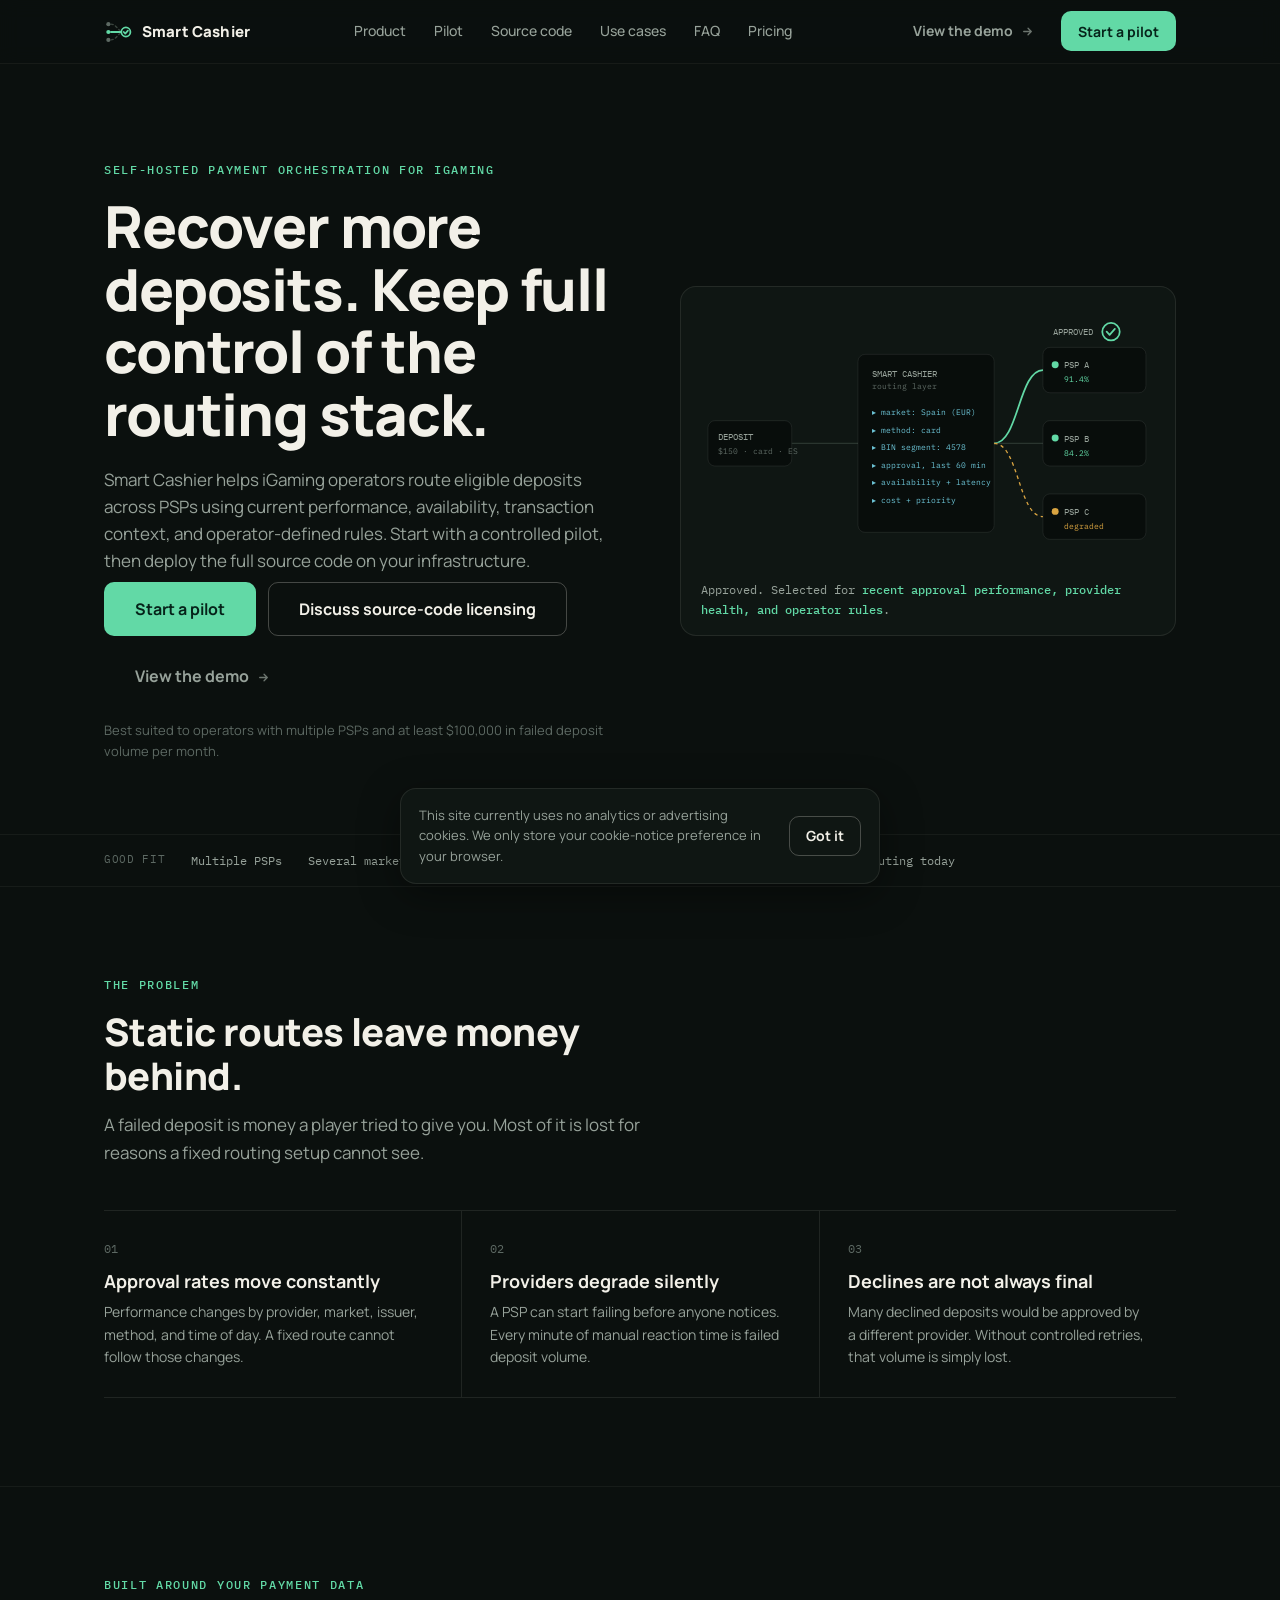
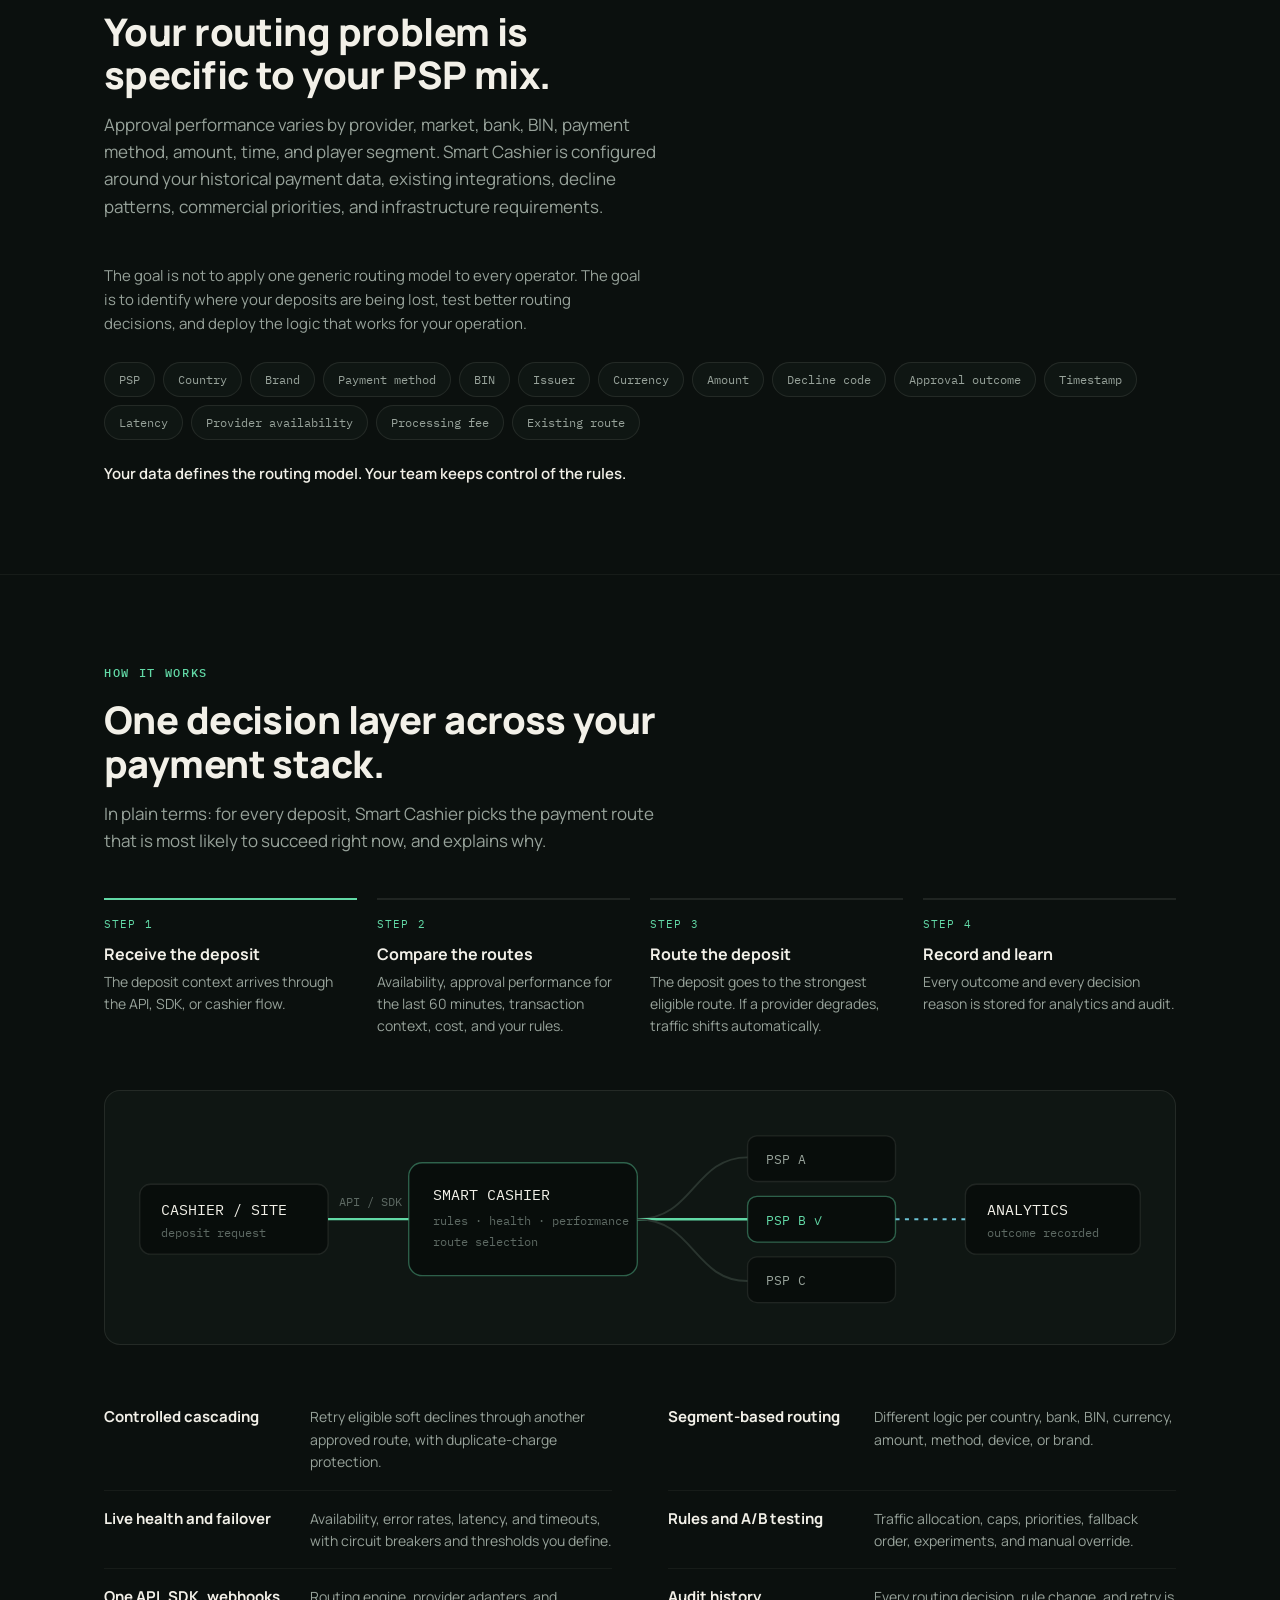
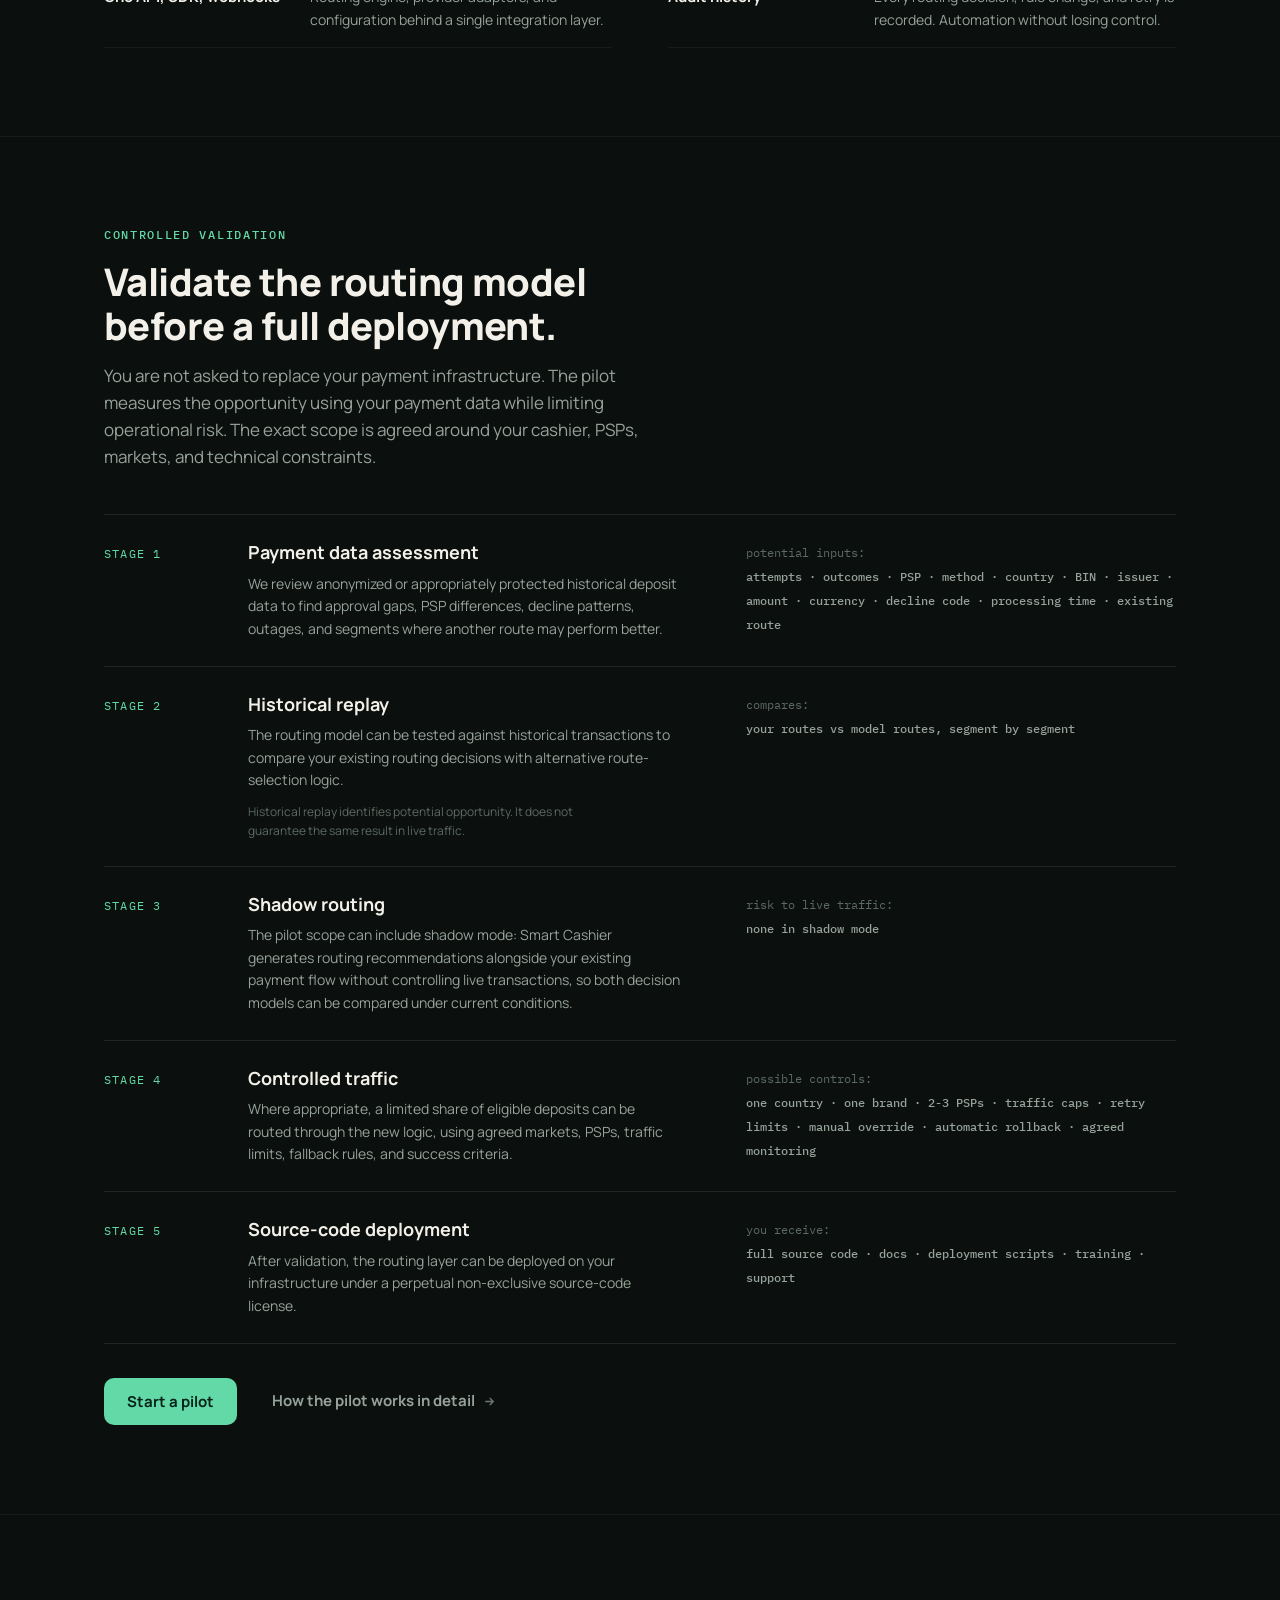
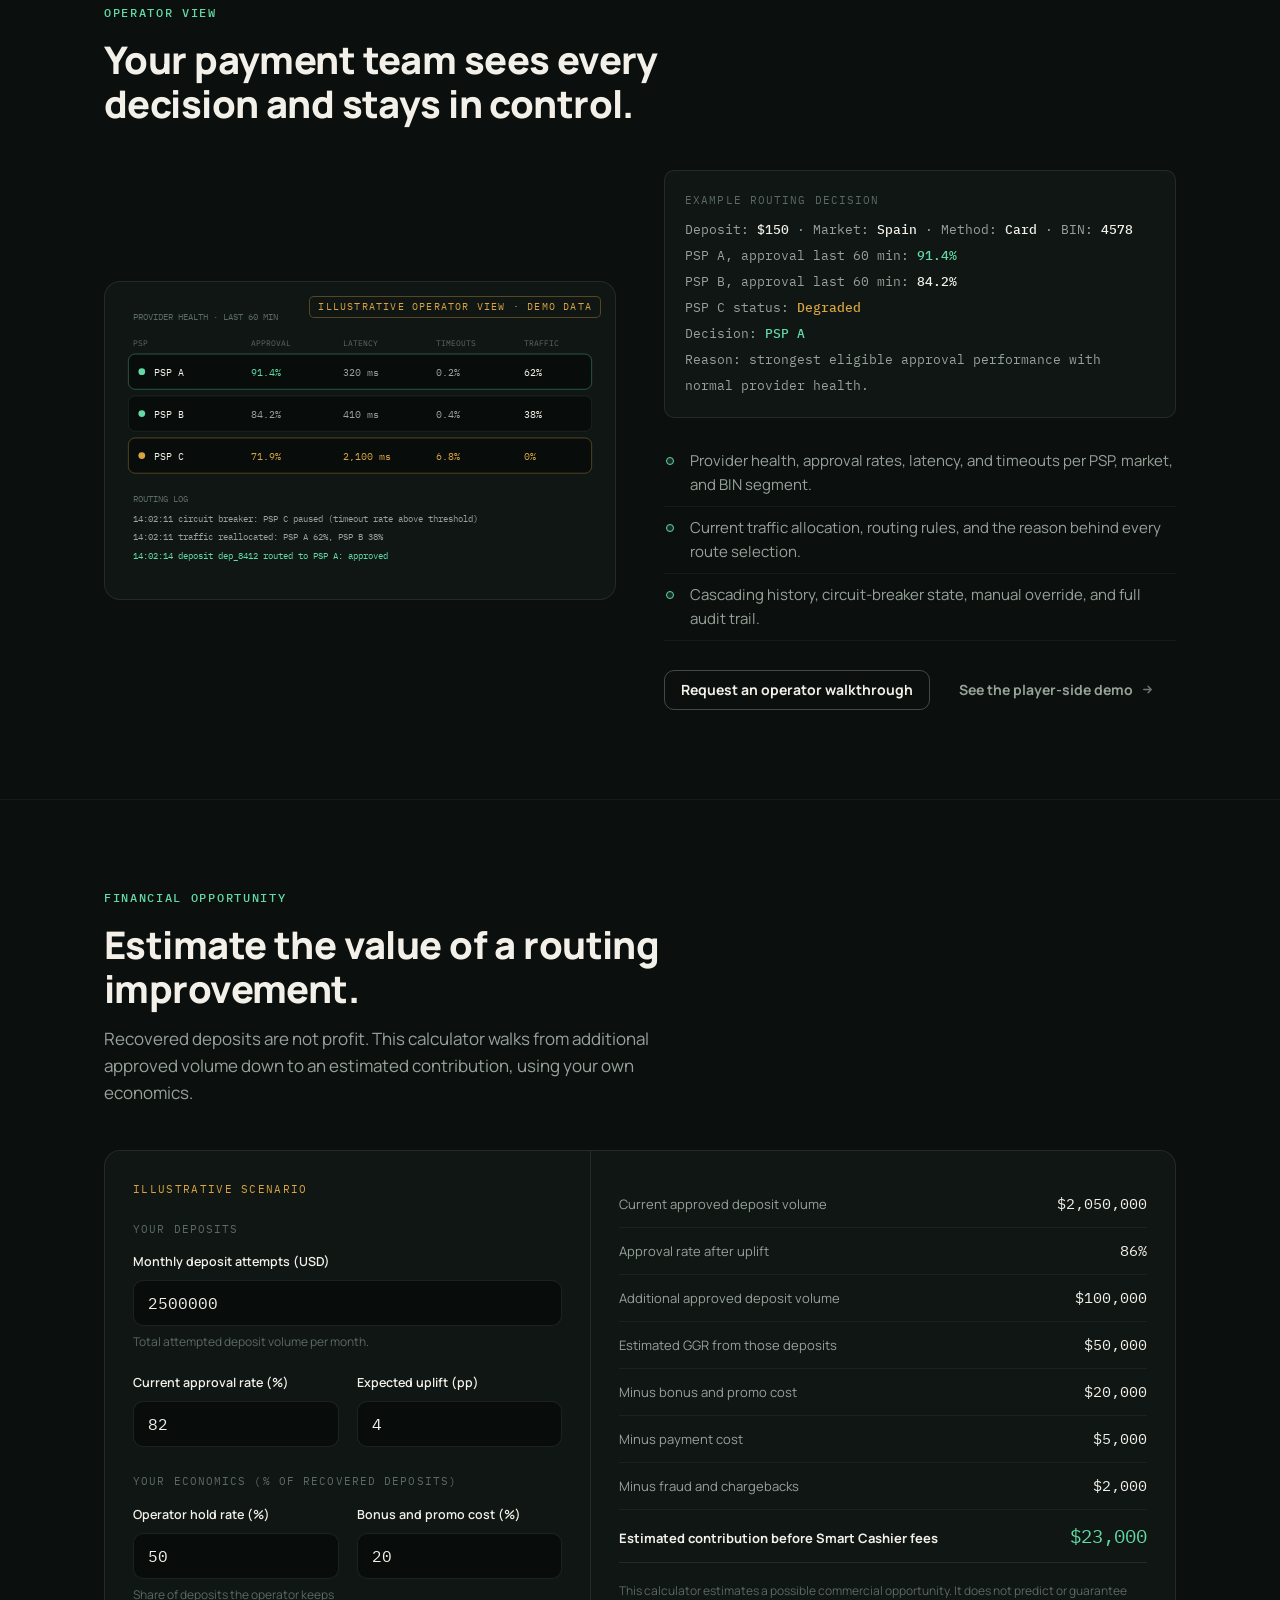
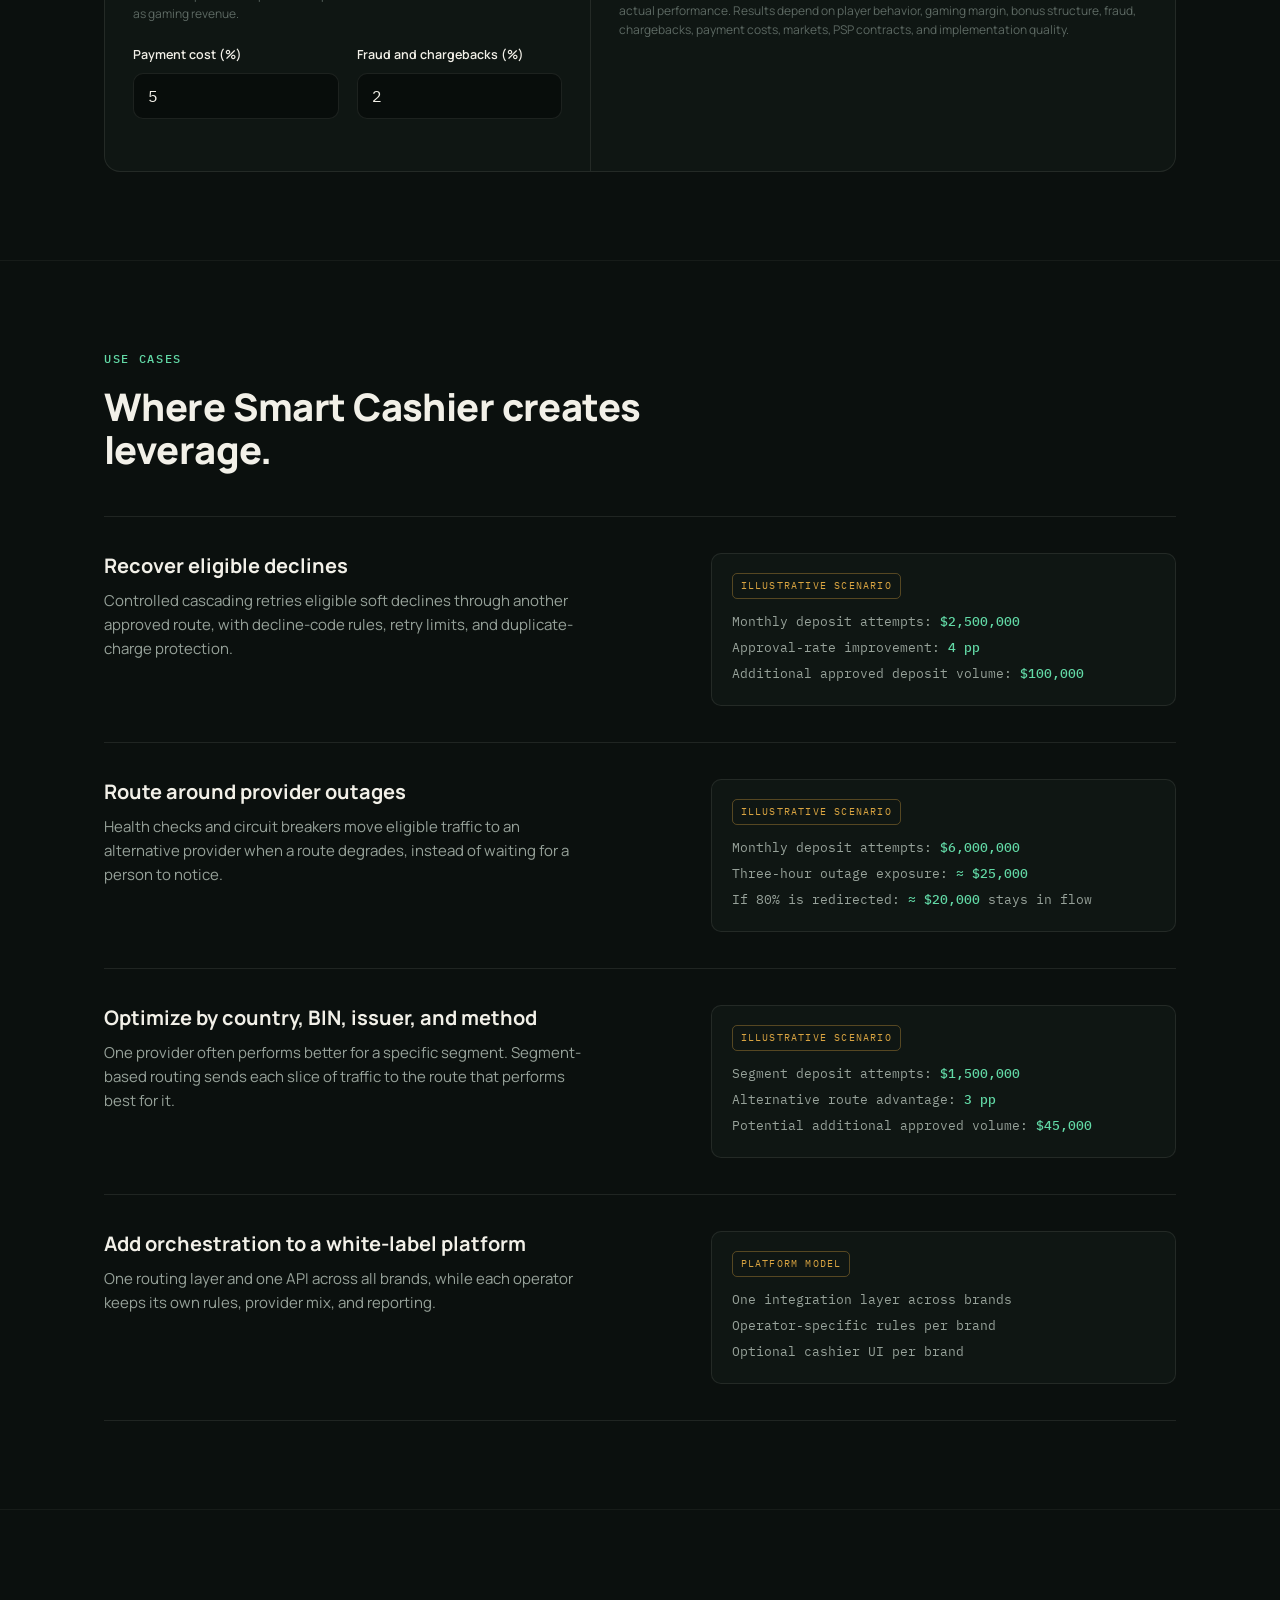
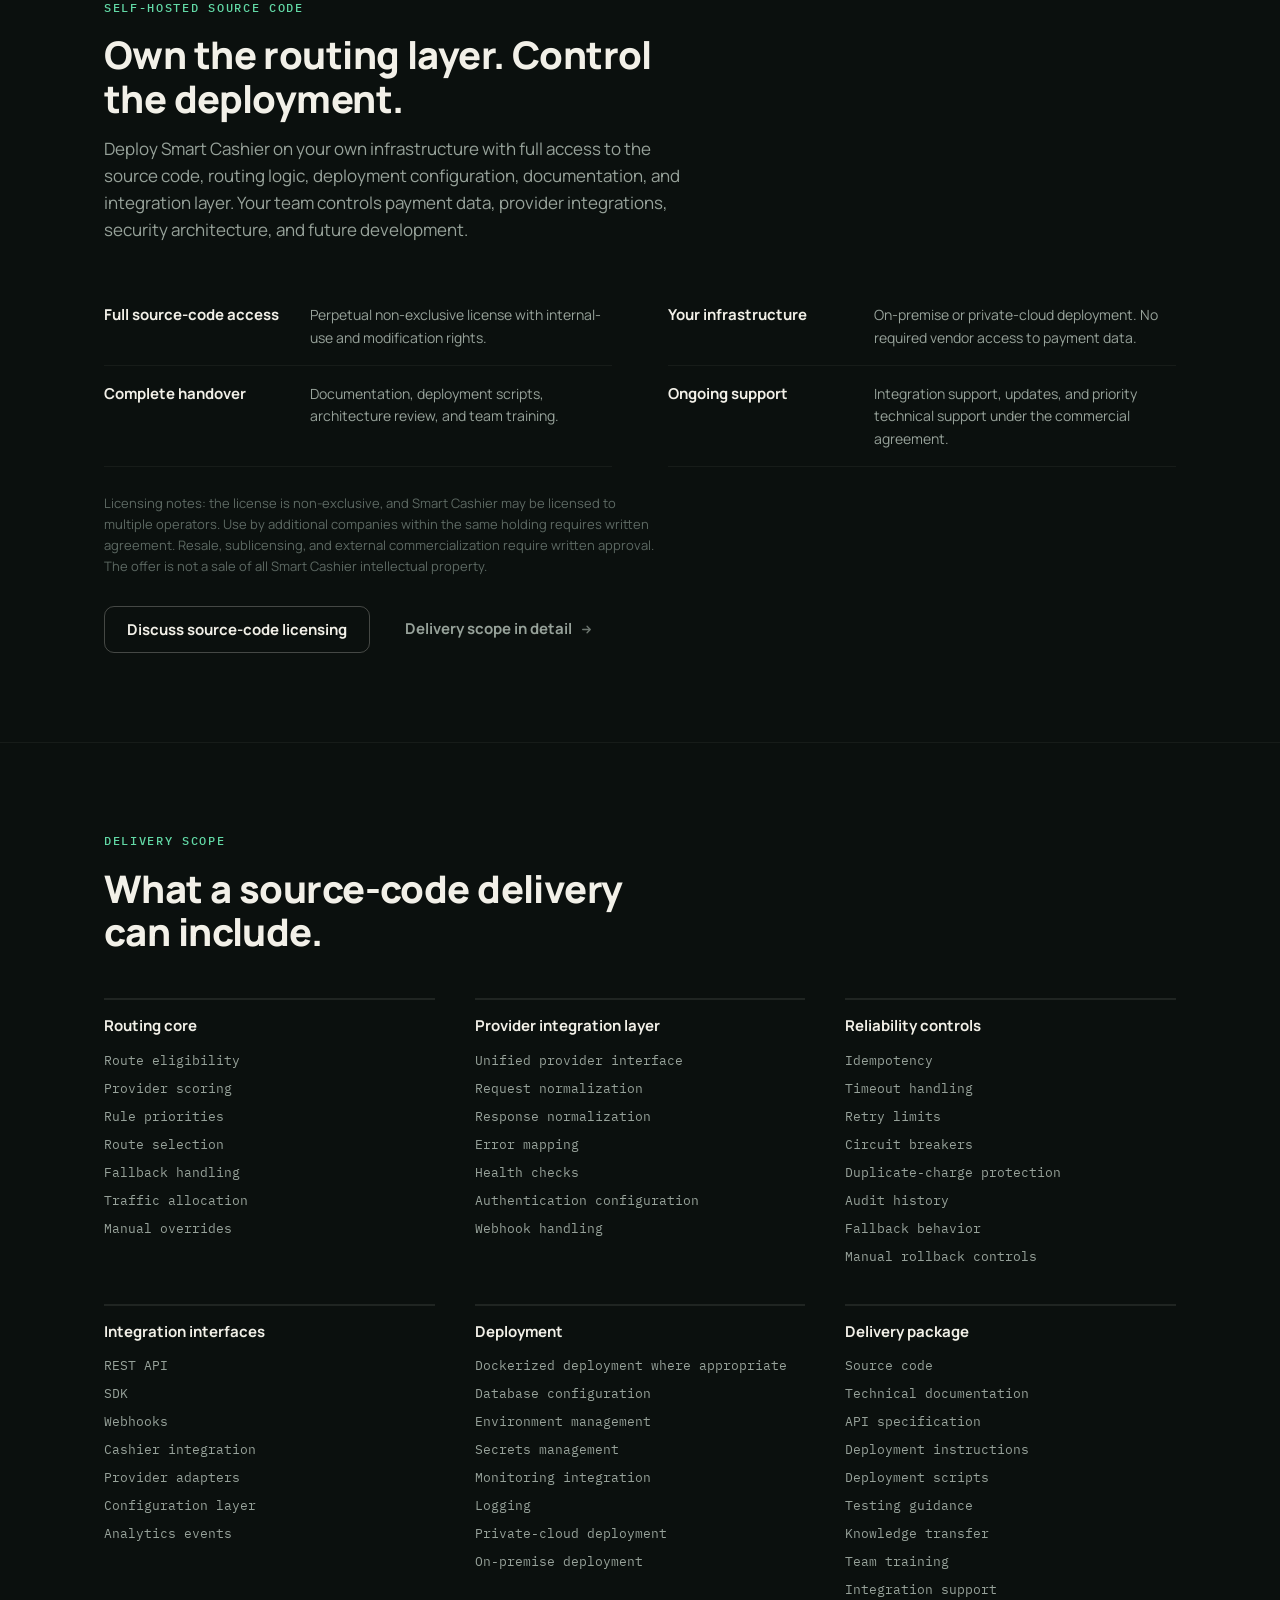
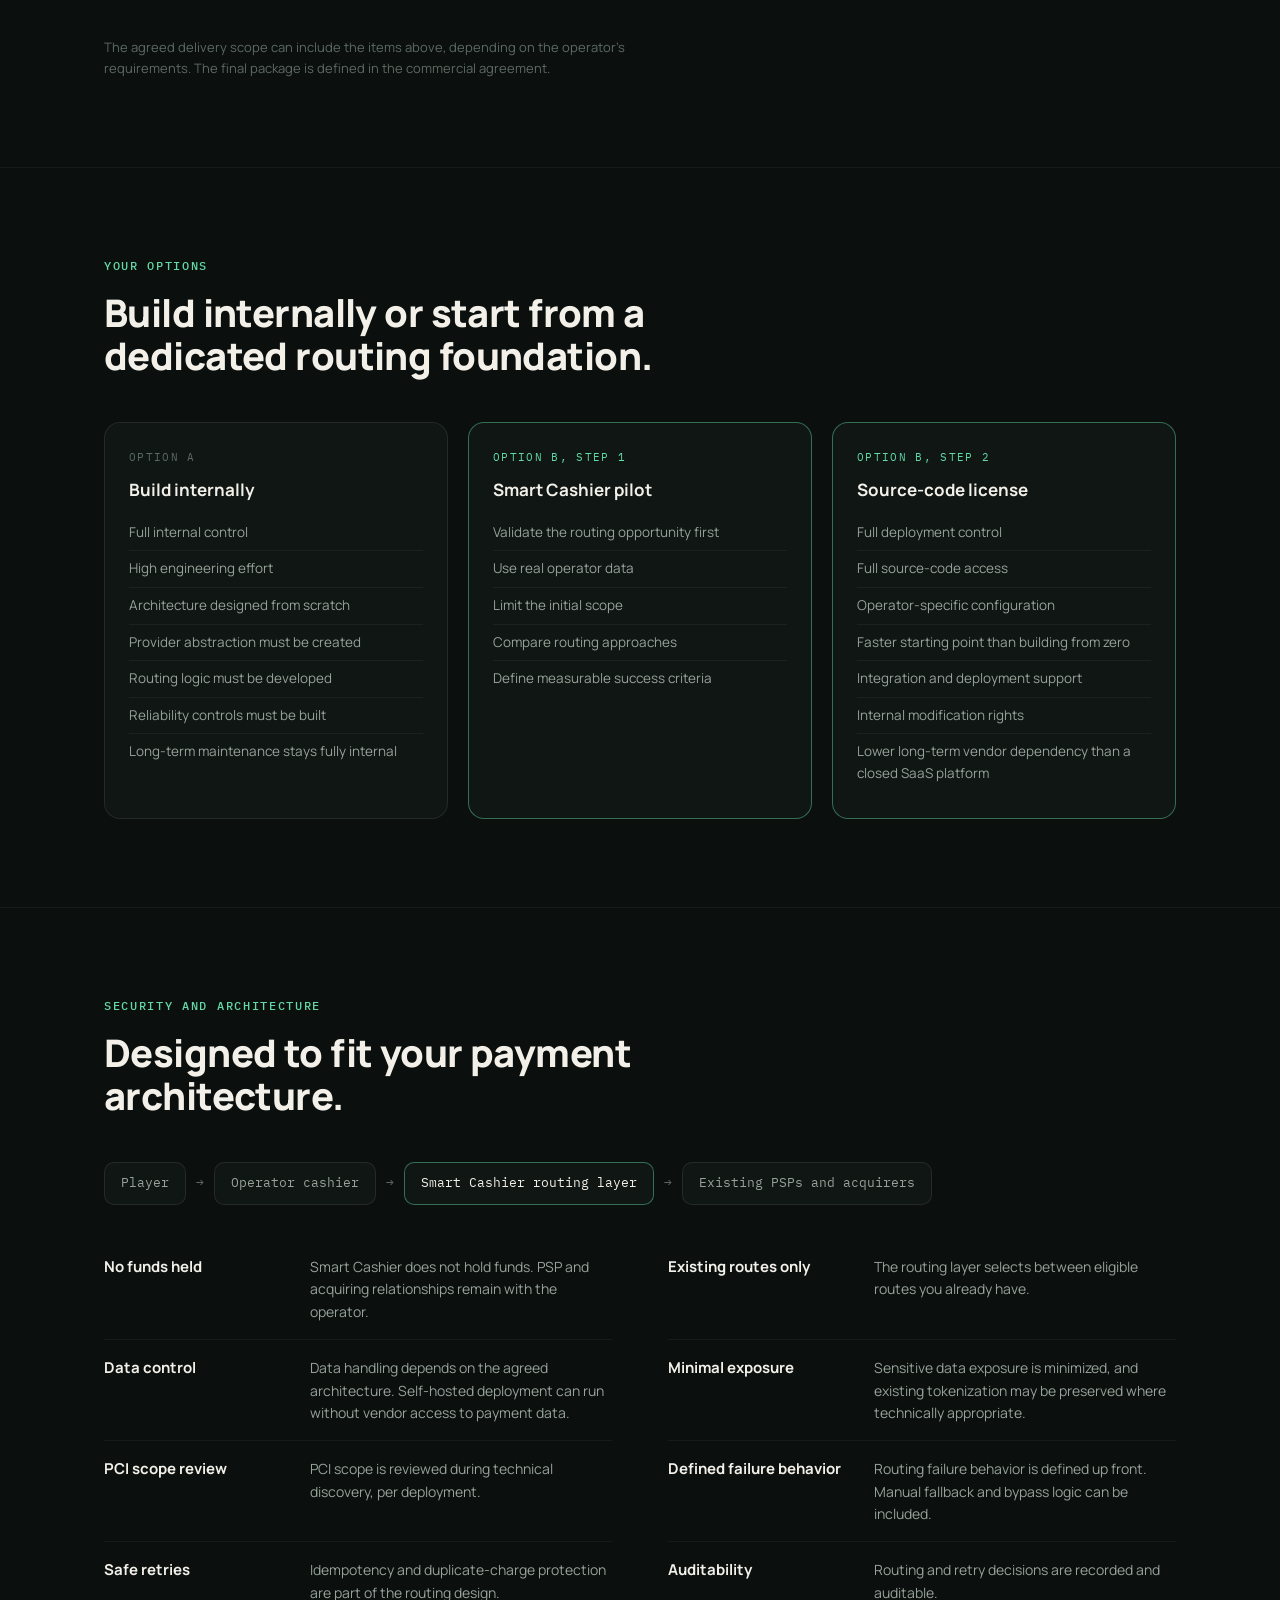
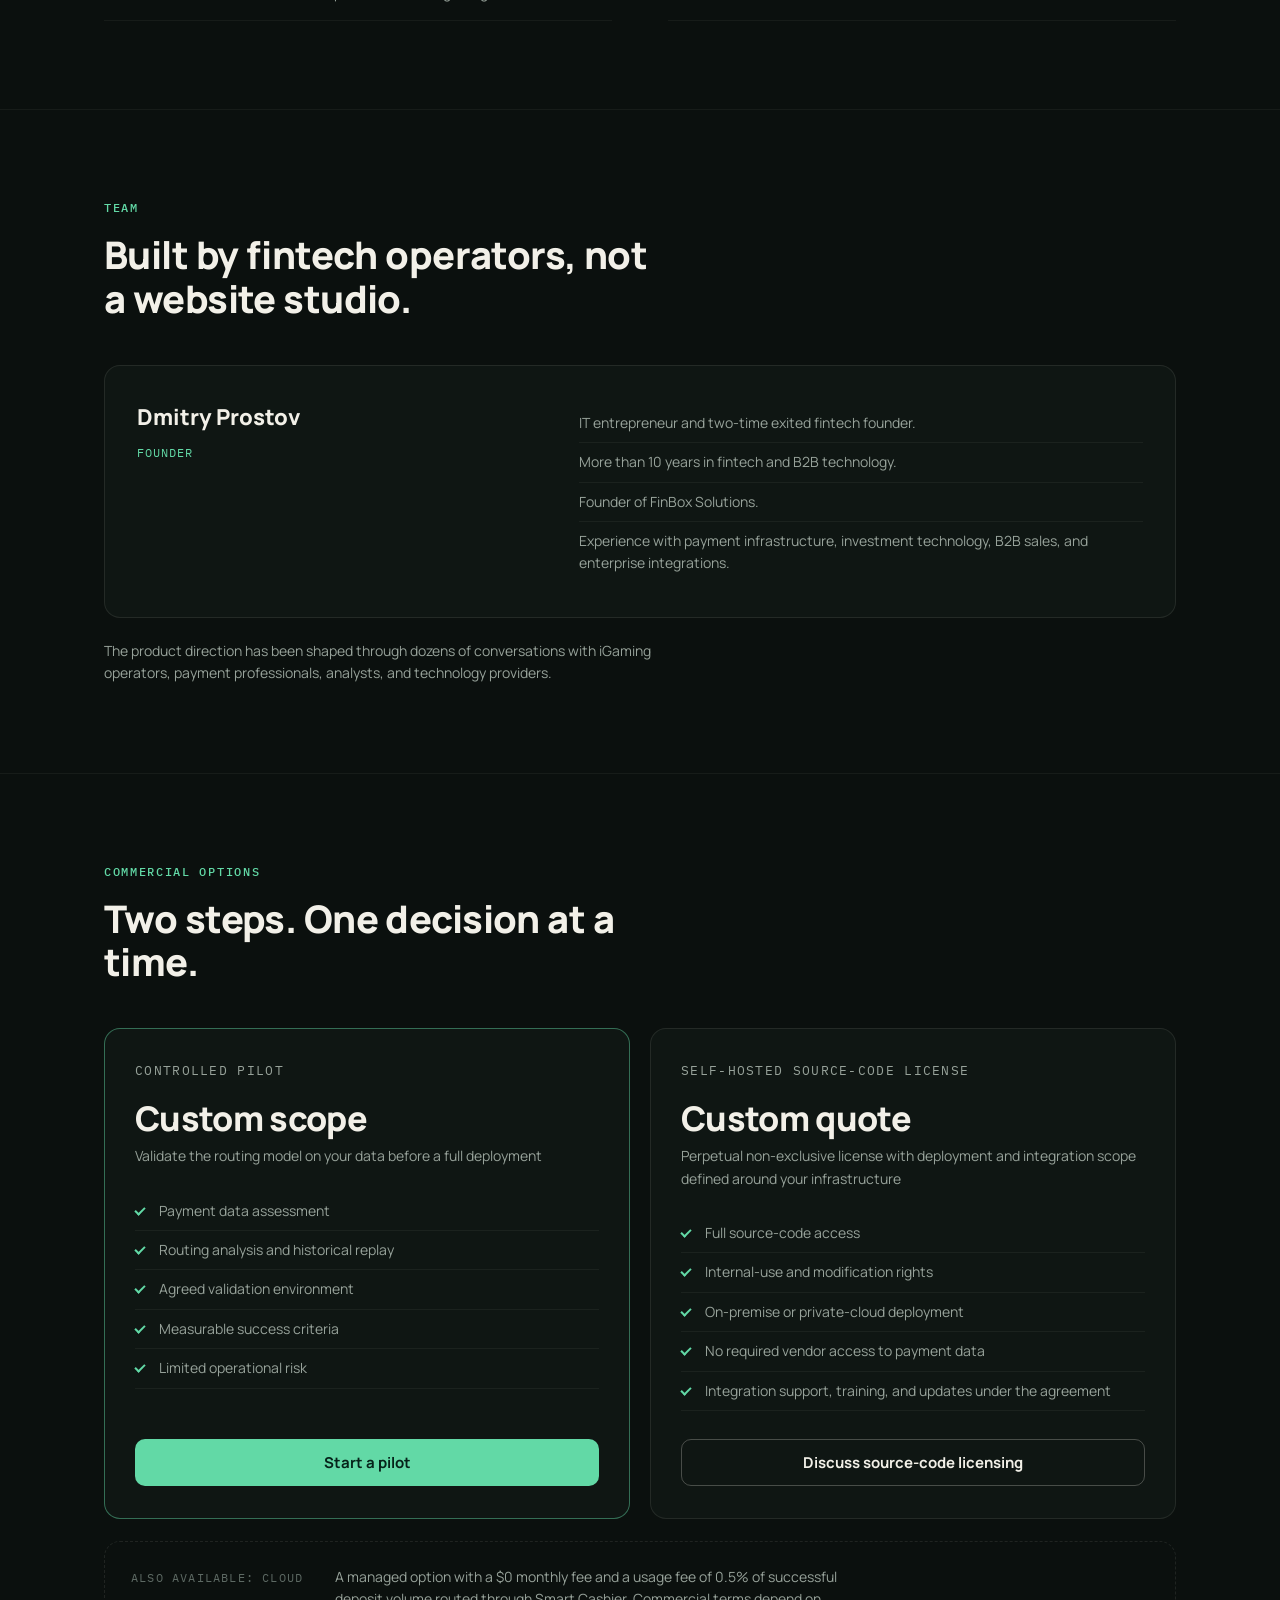
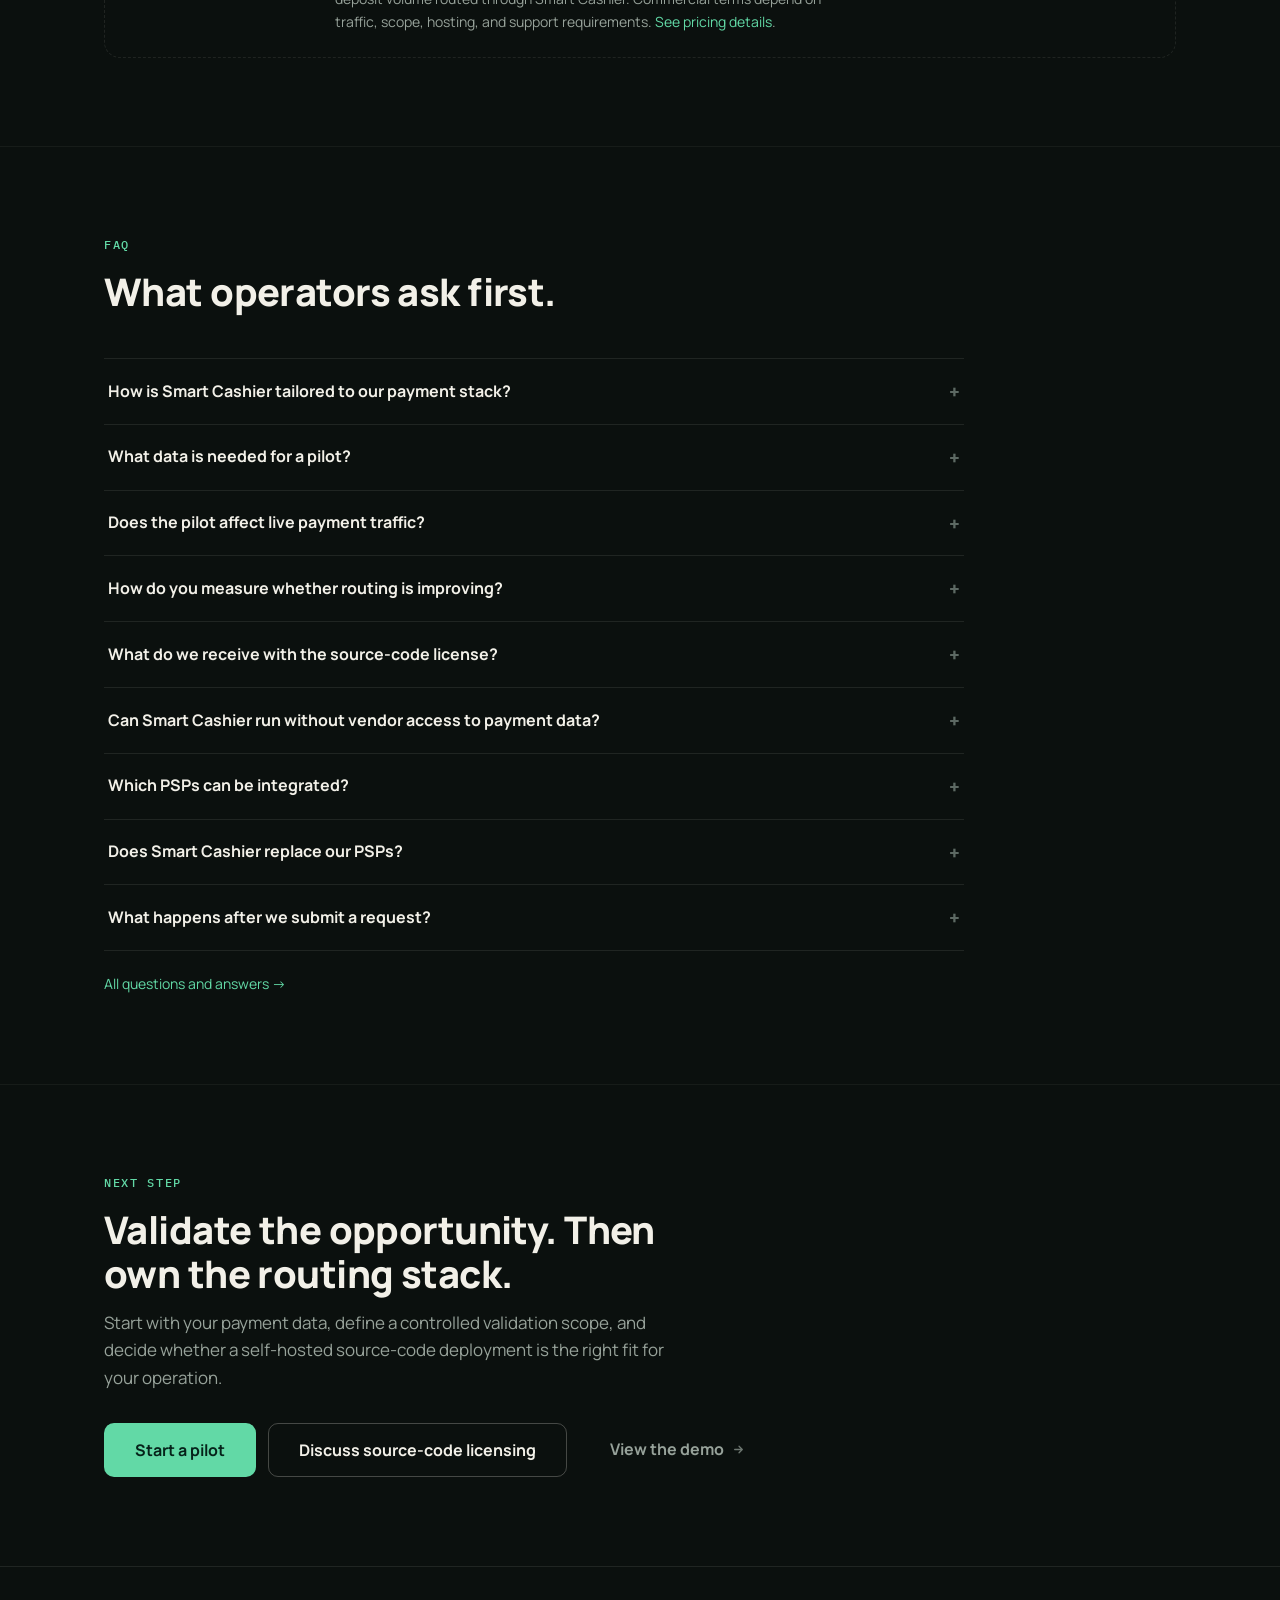
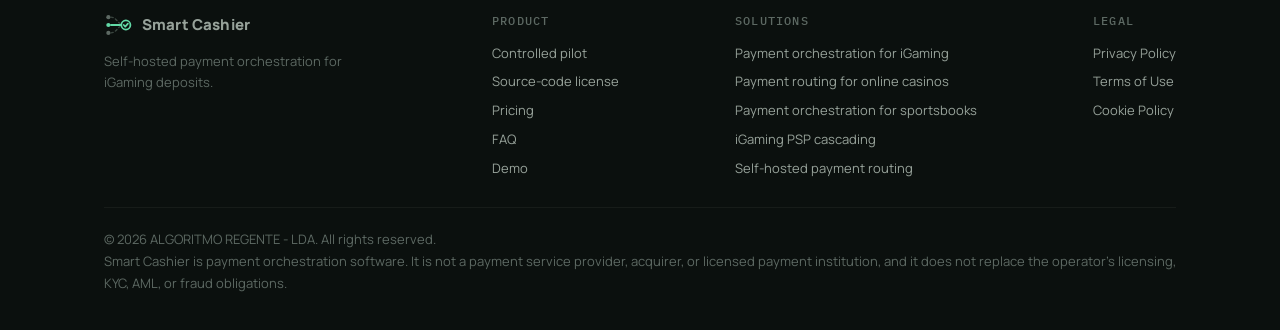
==== commit d3f824e8: "Add files via upload" ====
--- a/index.html
+++ b/index.html
@@ -94,7 +94,7 @@
   <text x="20" y="150" class="rv-node-label">DEPOSIT</text>
   <text x="20" y="166" class="rv-node-sub">$150 &middot; card &middot; ES</text>
   <path id="route-in" d="M104 154 L 180 154" class="rv-route"/>
-  <rect x="180" y="52" width="132" height="204" rx="10" class="rv-box" stroke-width="1"/>
+  <rect x="180" y="52" width="156" height="204" rx="10" class="rv-box" stroke-width="1"/>
   <text x="196" y="78" class="rv-node-label" fill="#f2f0e8">SMART CASHIER</text>
   <text x="196" y="92" class="rv-node-sub">routing layer</text>
   <text x="196" y="122" class="rv-signal">&#9656; market: Spain (EUR)</text>
@@ -103,9 +103,9 @@
   <text x="196" y="182" class="rv-signal">&#9656; approval, last 60 min</text>
   <text x="196" y="202" class="rv-signal">&#9656; availability + latency</text>
   <text x="196" y="222" class="rv-signal">&#9656; cost + priority</text>
-  <path id="route-a" d="M312 154 C 352 154, 352 70, 392 70" class="rv-route"/>
-  <path id="route-b" d="M312 154 L 392 154" class="rv-route"/>
-  <path id="route-c" d="M312 154 C 352 154, 352 238, 392 238" class="rv-route"/>
+  <path id="route-a" d="M336 154 C 364 154, 364 70, 392 70" class="rv-route"/>
+  <path id="route-b" d="M336 154 L 392 154" class="rv-route"/>
+  <path id="route-c" d="M336 154 C 364 154, 364 238, 392 238" class="rv-route"/>
   <g>
     <rect x="392" y="44" width="118" height="52" rx="8" class="rv-box" stroke-width="1"/>
     <circle id="health-a" cx="406" cy="64" r="4" class="rv-health ok"/>
